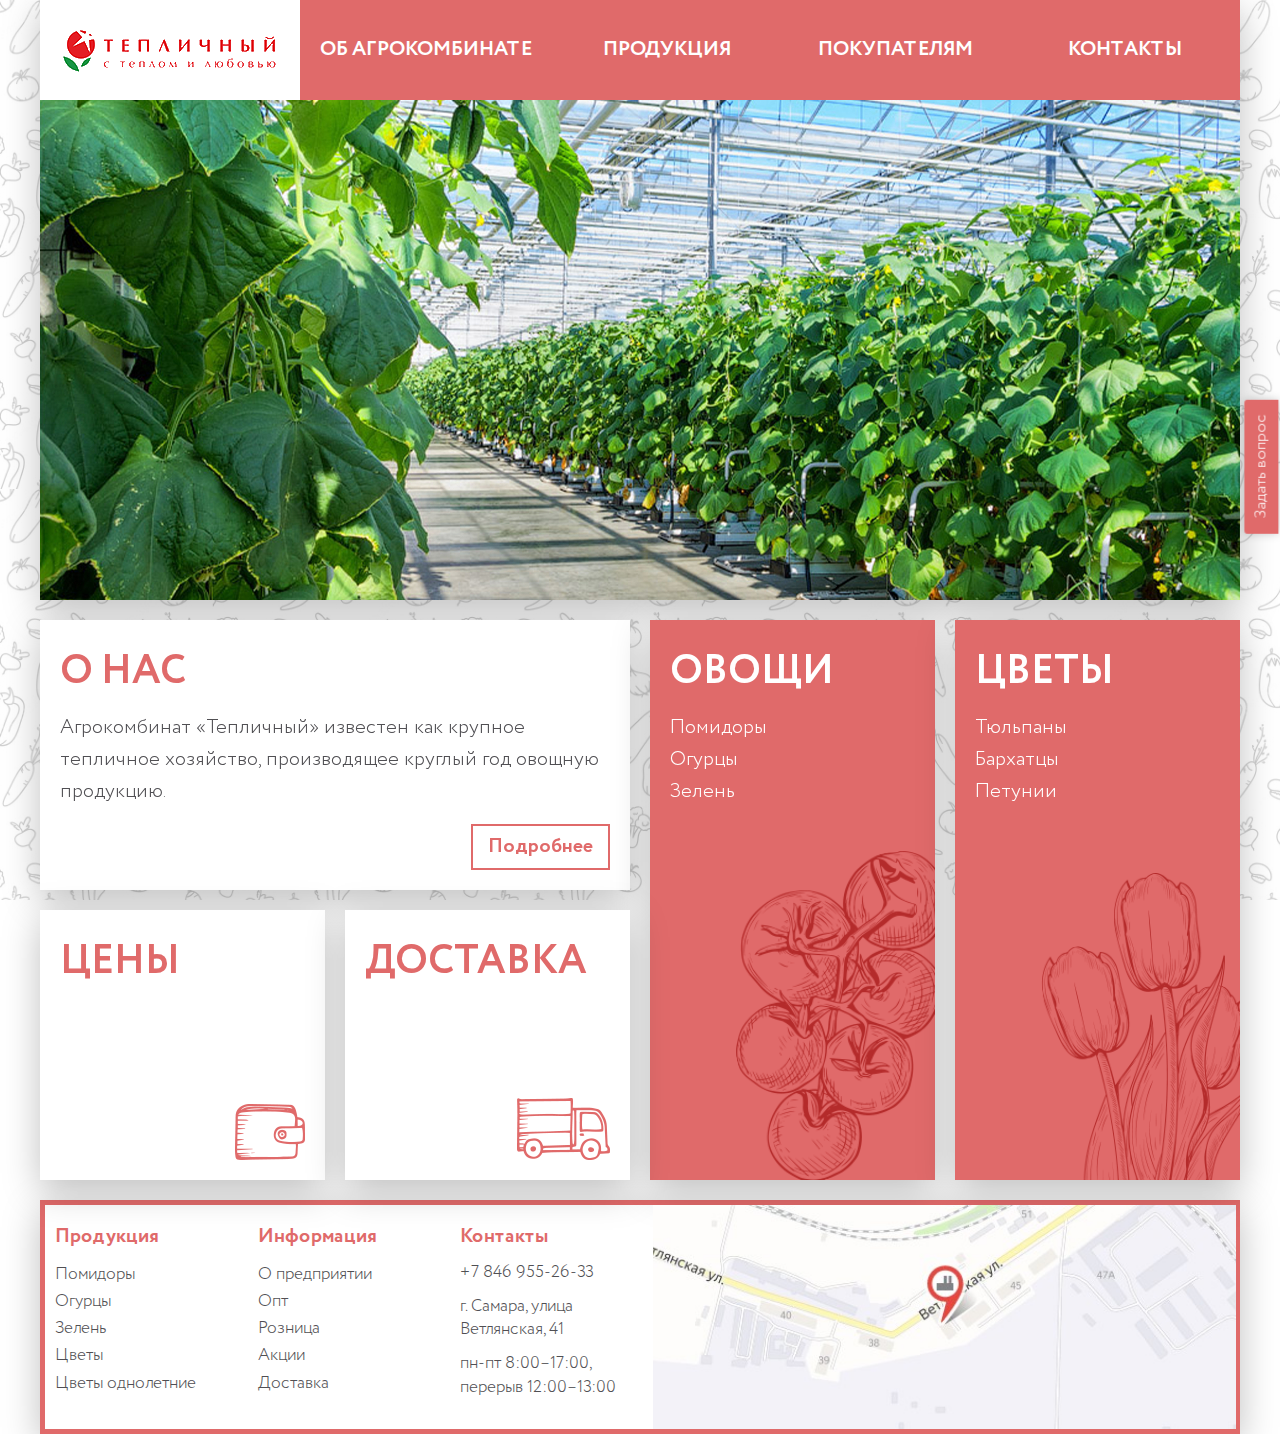
==== index.html @ 09c4a0b2 "add policy" ====
<!DOCTYPE html>
<html lang="ru">

<head>

	<meta charset="utf-8">
	<!-- <base href="/"> -->
	<meta name="robots" content="noindex">

	<title>АО Тепличный - с теплом и любовью</title>
	<!-- <meta name="description" content="Специальные предложения на ремонт автомобилей в Самаре" />	 -->
    <!-- <link rel="canonical" href="https://kmu-samara.ru/"> -->

	<!-- <meta property="og:url" content="https://kmu-samara.ru/" /> -->
	<!-- <meta property="og:title" content="Аренда крана-манипулятора, воровайки, кран-борта, КМУ в Самаре" />
	<meta property="og:description" content="Аренда крана-манипулятора, воровайки, кран-борта, КМУ в Самаре" />
	<meta property="og:type" content="website" />
	<meta property="og:image" content="img/banner-mob.jpg" /> -->

	<meta http-equiv="X-UA-Compatible" content="IE=edge">
	<meta name="viewport" content="width=device-width, initial-scale=1">
	
	<!-- Custom Browsers Color Start -->
	<meta name="theme-color" content="#fff">
	<!-- Custom Browsers Color End -->

	<!-- Favicon -->
	<link rel="shortcut icon" href="img/favicon.png" type="image/x-icon">
	<!-- Style -->
	<link rel="stylesheet" href="css/styles.min.css">

</head>

<body style="background-image: url(img/body_bg.jpg);">
	
	<div class="page-wrapper container">
		
		<div class="top__wrap shadow">
			
			<header class="header" id="header">
				<div class="header__logo">
					<a href="index.html">
						<img src="img/logo.png" alt="ALT">
					</a>
				</div>
				<!-- /.header__logo -->
				<nav class="header__menu">
					<ul>
						<li><a href="./single.html">Об агрокомбинате</a></li>
						<li><a href="javascript:void(0);">продукция</a>
							<ul>
								<li><a href="./product-cat.html">Овощи</a></li>
								<li><a href="./product-cat.html">Мёд</a></li>
								<li><a href="./product-cat.html">Цветы</a></li>
							</ul>
						</li>
						<li><a href="./single.html">покупателям</a></li>
						<li><a href="./contact.html">контакты</a></li>
					</ul>
				</nav>
				<!-- /.header__menu -->
				
				<a href="#callback" class="callback-btn"><img src="img/icons/phone.svg" alt="ALT"></a>
				<button class="mobile-btn"><span></span><span></span><span></span></button>

			</header>
			<!-- /#header.header -->
			
			<div class="banner">
				<div class="banner__item">
					<img src="img/slide-1.jpg" alt="ALT">
				</div>
				<!-- /.banner__item -->
				<div class="banner__item">
					<img src="img/slider4.jpg" alt="ALT">
				</div>
				<!-- /.banner__item -->
				<div class="banner__item">
					<img src="img/slider3.jpg" alt="ALT">
				</div>
				<!-- /.banner__item -->
			</div>
			<!-- /.banner -->

		</div>
		<!-- /.top__wrap shadow -->
		
		<main>
			<section class="pages">

				<div class="pages__link about shadow">
					<h2>О нас</h2>
					<p>Агрокомбинат «Тепличный» известен как крупное тепличное хозяйство, производящее круглый год овощную продукцию.</p>
					<div class="btn-wrap">
						<a href="#" class="btn btn-white">Подробнее</a>
					</div>
				</div>
				<!-- /.pages__link -->

				<div class="pages__link product-cat shadow" style="background-image: url(img/icons/vegetables.png);">
					<h2>Овощи</h2>
					<ul>
						<li><a href="./product-cat.html">Помидоры</a></li>
						<li><a href="./product-cat.html">Огурцы</a></li>
						<li><a href="./product-cat.html">Зелень</a></li>
					</ul>
				</div>
				<!-- /.pages__link -->

				<div class="pages__link product-cat shadow" style="background-image: url(img/icons/flowers.png);">
					<h2>Цветы</h2>
					<ul>
						<li><a href="./product-cat.html">Тюльпаны</a></li>
						<li><a href="./product-cat.html">Бархатцы</a></li>
						<li><a href="./product-cat.html">Петунии</a></li>
					</ul>
				</div>
				<!-- /.pages__link -->

				<a href="#" class="pages__link shadow">
					<h2>Цены</h2>
					<img src="img/icons/purse.png" alt="ALT" class="icon">
				</a>
				<!-- /.pages__link -->

				<a href="#" class="pages__link shadow">
					<h2>Доставка</h2>
					<img src="img/icons/car.png" alt="ALT" class="icon">
				</a>
				<!-- /.pages__link -->

			</section>
			<!-- /.pages -->
		</main>

		<footer class="footer shadow" id="footer">
			
			<div class="footer__col">
				<h3>Продукция</h3>
				<nav>
					<ul>
						<li><a href="./product-cat.html">Помидоры</a></li>
						<li><a href="./product-cat.html">Огурцы</a></li>
						<li><a href="./product-cat.html">Зелень</a></li>
						<li><a href="./product-cat.html">Цветы</a></li>
						<li><a href="./product-cat.html">Цветы однолетние</a></li>
					</ul>
				</nav>
			</div>
			<!-- /.footer__col -->
			<div class="footer__col">
				<h3>Информация</h3>
				<nav>
					<ul>
						<li><a href="#">О предприятии</a></li>
						<li><a href="#">Опт</a></li>
						<li><a href="#">Розница</a></li>
						<li><a href="#">Акции</a></li>
						<li><a href="#">Доставка</a></li>
					</ul>
				</nav>
			</div>
			<!-- /.footer__col -->
			<div class="footer__col">
				<h3>Контакты</h3>
				<p><a href="tel:+78469552533">+7 846 955-26-33</a></p>
				<p>г. Самара, улица Ветлянская, 41</p>
				<p>пн-пт 8:00–17:00, перерыв 12:00–13:00</p>
			</div>
			<!-- /.footer__col -->
			<div class="footer__col map" style="background-image: url(img/footer-map.jpg);">
				<span class="loader loader-default"></span>
				<span id="map1"></span>
			</div>
			<!-- /.footer__col -->

		</footer>
		

	</div>
	<!-- /.page-wrapper container -->

	<a href="#callback" class="callback-link">Задать вопрос</a>

	<!-- MODALS -->

	<div class="modal mfp-hide white-popup-block" id="callback">
		<h2>Обратная связь</h2>
		<p>Введите, пожалуйста, свой вопрос и мы ответим Вам в ближайшее время.</p>
		<form action="#">
			<input type="text" placeholder="Ваше имя*" required>
			<input type="tel" placeholder="+7 (999)999-99-99 " required>
			<input type="email" name="Email" placeholder="mail@example.com">
			<textarea name="question" id="question" placeholder="Введите свой вопрос"></textarea>
			<button class="btn">Отправить</button>
			<small>Нажимая на кнопку "Отправить", я даю согласие на <a href="#popup">обработку персональных данных</a></small>
		</form>
	</div>


	<!-- Политика -->
	<div class="privacy-wrap">
		<div class="overlay"></div>
		<div class="privacy" id="popup">
			<button class="privacy-close">×</button>
			<div id="inputResult">
				<div class="row mb-4">
					<div class="col">
						<p class="mb-4"></p>
						<h2><strong>Политика в отношении обработки персональных данных</strong></h2>
					</div>
				</div>
				<div class="row mb-4">
					<div class="col">
						<p class="m-0 p-0"></p>
						<h5>1. Общие положения</h5>
						<p class="mb-4"></p>
						<span>Настоящая политика обработки персональных данных
							составлена в соответствии с требованиями Федерального закона от 27.07.2006.
							№152-ФЗ «О персональных данных» и определяет порядок обработки персональных
							данных и меры по обеспечению безопасности персональных данных <a class="link mark" id="genName" href="#privacyName">АО "Тепличный"</a> (далее – Оператор).</span>
							<p class="mb-4"></p>
							<ol>
								<li>1.1. Оператор ставит своей важнейшей целью и условием осуществления своей
									деятельности соблюдение прав и свобод человека и гражданина при обработке
									его персональных данных, в том числе защиты прав на неприкосновенность
								частной жизни, личную и семейную тайну.</li>
								<li>1.2. Настоящая политика Оператора в отношении обработки персональных данных
									(далее – Политика) применяется ко всей информации, которую Оператор может
									получить о посетителях веб-сайта <a class="link mark" id="privacyURL" href="#prefixURL">https://63teplica.ru/</a>.</li>
								</ol>
							</div>
						</div>
						<div class="row mb-4">
							<div class="col">
								<p class="m-0 p-0"></p>
								<h5>2. Основные понятия, используемые в Политике</h5>
								<p class="mb-4"></p>
								<ol>
									<li>2.1. Автоматизированная обработка персональных данных – обработка
										персональных
									данных с помощью средств вычислительной техники;</li>
									<li>2.2. Блокирование персональных данных – временное прекращение обработки
										персональных данных (за исключением случаев, если обработка необходима для
									уточнения персональных данных);</li>
									<li>2.3. Веб-сайт – совокупность графических и информационных материалов, а
										также
										программ для ЭВМ и баз данных, обеспечивающих их доступность в сети интернет
										по сетевому адресу <a class="link mark" href="#prefixURL">https://63teplica.ru/</a>;</li>
										<li>2.4. Информационная система персональных данных — совокупность содержащихся
											в
											базах данных персональных данных, и обеспечивающих их обработку
										информационных технологий и технических средств;</li>
										<li>2.5. Обезличивание персональных данных — действия, в результате которых
											невозможно определить без использования дополнительной информации
											принадлежность персональных данных конкретному Пользователю или иному
										субъекту персональных данных;</li>
										<li>2.6. Обработка персональных данных – любое действие (операция) или
											совокупность
											действий (операций), совершаемых с использованием средств автоматизации или
											без использования таких средств с персональными данными, включая сбор,
											запись, систематизацию, накопление, хранение, уточнение (обновление,
											изменение), извлечение, использование, передачу (распространение,
											предоставление, доступ), обезличивание, блокирование, удаление, уничтожение
										персональных данных;</li>
										<li>2.7. Оператор – государственный орган, муниципальный орган, юридическое или
											физическое лицо, самостоятельно или совместно с другими лицами организующие
											и (или) осуществляющие обработку персональных данных, а также определяющие
											цели обработки персональных данных, состав персональных данных, подлежащих
										обработке, действия (операции), совершаемые с персональными данными;</li>
										<li>2.8. Персональные данные – любая информация, относящаяся прямо или косвенно
											к
											определенному или определяемому Пользователю веб-сайта <a class="link mark" href="#prefixURL">https://63teplica.ru/</a>;</li>
											<li>2.9. Пользователь – любой посетитель веб-сайта <a class="link mark" href="#prefixURL">https://63teplica.ru/</a>;</li>
											<li>2.10. Предоставление персональных данных – действия, направленные на
												раскрытие
											персональных данных определенному лицу или определенному кругу лиц;</li>
											<li>2.11. Распространение персональных данных – любые действия, направленные на
												раскрытие персональных данных неопределенному кругу лиц (передача
												персональных данных) или на ознакомление с персональными данными
												неограниченного круга лиц, в том числе обнародование персональных данных в
												средствах массовой информации, размещение в
												информационно-телекоммуникационных сетях или предоставление доступа к
											персональным данным каким-либо иным способом;</li>
											<li>2.12. Трансграничная передача персональных данных – передача персональных
												данных
												на территорию иностранного государства органу власти иностранного
												государства, иностранному физическому или иностранному юридическому лицу;
											</li>
											<li>2.13. Уничтожение персональных данных – любые действия, в результате которых
												персональные данные уничтожаются безвозвратно с невозможностью дальнейшего
												восстановления содержания персональных данных в информационной системе
												персональных данных и (или) уничтожаются материальные носители персональных
											данных.</li>
										</ol>
									</div>
								</div>
								<div class="row mb-4">
									<div class="col">
										<p class="m-0 p-0"></p>
										<h5>3. Оператор может обрабатывать следующие персональные данные Пользователя</h5>
										<p class="mb-4"></p>
										<ol id="dataTargetResult"><li>3.1. <mark>Электронный адрес;</mark></li><li>3.2. <mark>Номера телефонов;</mark></li>
											<li>3.3. <mark>Имя;</mark></li>
											<li>3.4. Также на сайте происходит сбор и обработка обезличенных данных о посетителях (в т.ч. файлов «cookie») с помощью сервисов интернет-статистики (Яндекс Метрика и Гугл Аналитика и других).</li>
											<li>3.5. Вышеперечисленные данные далее по тексту Политики объединены общим понятием Персональные данные.</li></ol>
										</div>
									</div>
									<div class="row mb-4">
										<div class="col">
											<p class="m-0 p-0"></p>
											<h5>4. Цели обработки персональных данных</h5>
											<p class="mb-4"></p>
											<ol>
												<li>4.1. Цель обработки персональных данных Пользователя — <mark id="genOptionProcessing">информирование Пользователя посредством отправки электронных писем; информирование Пользователя посредством телефонных звонков</mark>.</li>
												<li>4.2. Также Оператор имеет право направлять Пользователю уведомления о новых
													продуктах и услугах, специальных предложениях и различных событиях.
													Пользователь всегда может отказаться от получения информационных сообщений,
													направив Оператору письмо на адрес электронной почты <a class="link mark" href="#privacyEmail">privacy@thismywebsite.com</a> с пометкой «Отказ от
												уведомлений о новых продуктах и услугах и специальных предложениях».</li>
												<li>4.3. Обезличенные данные Пользователей, собираемые с помощью сервисов
													интернет-статистики, служат для сбора информации о действиях Пользователей
												на сайте, улучшения качества сайта и его содержания.</li>
											</ol>
										</div>
									</div>
									<div class="row mb-4">
										<div class="col">
											<p class="m-0 p-0"></p>
											<h5>5. Правовые основания обработки персональных данных</h5>
											<p class="mb-4"></p>
											<ol>
												<li>5.1. Оператор обрабатывает персональные данные Пользователя только в случае
													их
													заполнения и/или отправки Пользователем самостоятельно через специальные
													формы, расположенные на сайте <a class="link mark" href="#prefixURL">https://63teplica.ru/</a>. Заполняя соответствующие формы
													и/или отправляя свои персональные данные Оператору, Пользователь выражает
												свое согласие с данной Политикой.</li>
												<li>5.2. Оператор обрабатывает обезличенные данные о Пользователе в случае, если
													это
													разрешено в настройках браузера Пользователя (включено сохранение файлов
												«cookie» и использование технологии JavaScript).</li>
											</ol>
										</div>
									</div>
									<div class="row mb-4">
										<div class="col">
											<p class="m-0 p-0"></p>
											<h5>6. Порядок сбора, хранения, передачи и других видов обработки персональных
											данных</h5>
											<p class="mb-4"></p>
											<span>Безопасность персональных данных, которые обрабатываются
												Оператором, обеспечивается путем реализации правовых, организационных и
												технических мер, необходимых для выполнения в полном объеме требований
											действующего законодательства в области защиты персональных данных.</span>
											<p class="mb-4"></p>
											<ol>
												<li>6.1. Оператор обеспечивает сохранность персональных данных и принимает все
													возможные меры, исключающие доступ к персональным данным неуполномоченных
												лиц.</li>
												<li>6.2. Персональные данные Пользователя никогда, ни при каких условиях не будут
													переданы третьим лицам, за исключением случаев, связанных с исполнением
												действующего законодательства.</li>
												<li>6.3. В случае выявления неточностей в персональных данных, Пользователь может
													актуализировать их самостоятельно, путем направления Оператору уведомление
													на адрес электронной почты Оператора <a class="link mark" href="#privacyEmail">privacy@thismywebsite.com</a> с пометкой «Актуализация
												персональных данных».</li>
												<li>6.4. Срок обработки персональных данных является неограниченным. Пользователь
													может в любой момент отозвать свое согласие на обработку персональных
													данных, направив Оператору уведомление посредством электронной почты на
													электронный адрес Оператора <a class="link mark" href="#privacyEmail">privacy@thismywebsite.com</a> с пометкой «Отзыв согласия на
												обработку персональных данных».</li>
											</ol>
										</div>
									</div>
									<div class="row mb-4">
										<div class="col">
											<p class="m-0 p-0"></p>
											<h5>7. Трансграничная передача персональных данных</h5>
											<p class="mb-4"></p>
											<ol>
												<li>7.1. Оператор до начала осуществления трансграничной передачи персональных данных
													обязан убедиться в том, что иностранным государством, на территорию которого
													предполагается осуществлять передачу персональных данных, обеспечивается
												надежная защита прав субъектов персональных данных.</li>
												<li>7.2. Трансграничная передача персональных данных на территории иностранных
													государств, не отвечающих вышеуказанным требованиям, может осуществляться
													только в случае наличия согласия в письменной форме субъекта персональных
													данных на трансграничную передачу его персональных данных и/или исполнения
												договора, стороной которого является субъект персональных данных.</li>
											</ol>
										</div>
									</div>
									<div class="row mb-4">
										<div class="col">
											<p class="m-0 p-0"></p>
											<h5>8. Заключительные положения</h5>
											<p class="mb-4"></p>
											<ol>
												<li>8.1. Пользователь может получить любые разъяснения по интересующим вопросам,
													касающимся обработки его персональных данных, обратившись к Оператору с
													помощью электронной почты <a class="link mark" href="#privacyEmail">privacy@thismywebsite.com</a>.</li>
													<li>8.2. В данном документе будут отражены любые изменения политики обработки
														персональных данных Оператором. Политика действует бессрочно до замены ее
													новой версией.</li>
													<li>8.3. Актуальная версия Политики в свободном доступе расположена в сети Интернет
														по адресу <a class="link mark" id="genURLLink" href="#prefixURLLink">http://63teplica.ru/#popup</a>.</li>
													</ol>
												</div>
											</div>
										</div>
									</div>
								</div>

	<!-- MODALS END -->

	<script src="js/scripts.min.js"></script>

<!-- edit: alexsab.ru -->
</body>
</html>
---- css/styles.min.css ----
@charset "UTF-8";@font-face{font-family:Circe;font-weight:300;font-style:normal;font-display:swap;src:url(../fonts/Circe-Light.eot);src:url(../fonts/Circe-Light.eot?#iefix) format("embedded-opentype"),url(../fonts/Circe-Light.woff) format("woff"),url(../fonts/Circe-Light.ttf) format("truetype")}@font-face{font-family:Circe;font-weight:400;font-style:normal;font-display:swap;src:url(../fonts/Circe-Regular.eot);src:url(../fonts/Circe-Regular.eot?#iefix) format("embedded-opentype"),url(../fonts/Circe-Regular.woff) format("woff"),url(../fonts/Circe-Regular.ttf) format("truetype")}@font-face{font-family:Circe;font-weight:700;font-style:normal;font-display:swap;src:url(../fonts/Circe-Bold.eot);src:url(../fonts/Circe-Bold.eot?#iefix) format("embedded-opentype"),url(../fonts/Circe-Bold.woff) format("woff"),url(../fonts/Circe-Bold.ttf) format("truetype")}*,::after,::before{-webkit-box-sizing:border-box;box-sizing:border-box}html{font-family:sans-serif;line-height:1.15;-webkit-text-size-adjust:100%;-webkit-tap-highlight-color:transparent}article,aside,figcaption,figure,footer,header,hgroup,main,nav,section{display:block}body{margin:0;font-family:-apple-system,BlinkMacSystemFont,"Segoe UI",Roboto,"Helvetica Neue",Arial,"Noto Sans",sans-serif,"Apple Color Emoji","Segoe UI Emoji","Segoe UI Symbol","Noto Color Emoji";font-size:1rem;font-weight:400;line-height:1.5;color:#212529;text-align:left;background-color:#fff}[tabindex="-1"]:focus:not(:focus-visible){outline:0!important}hr{-webkit-box-sizing:content-box;box-sizing:content-box;height:0;overflow:visible}h1,h2,h3,h4,h5,h6{margin-top:0;margin-bottom:.5rem}p{margin-top:0;margin-bottom:1rem}abbr[data-original-title],abbr[title]{text-decoration:underline;-webkit-text-decoration:underline dotted;text-decoration:underline dotted;cursor:help;border-bottom:0;-webkit-text-decoration-skip-ink:none;text-decoration-skip-ink:none}address{margin-bottom:1rem;font-style:normal;line-height:inherit}dl,ol,ul{margin-top:0;margin-bottom:1rem}ol ol,ol ul,ul ol,ul ul{margin-bottom:0}dt{font-weight:700}dd{margin-bottom:.5rem;margin-left:0}blockquote{margin:0 0 1rem}b,strong{font-weight:bolder}small{font-size:80%}sub,sup{position:relative;font-size:75%;line-height:0;vertical-align:baseline}sub{bottom:-.25em}sup{top:-.5em}a{color:#007bff;text-decoration:none;background-color:transparent}a:hover{color:#0056b3;text-decoration:underline}a:not([href]){color:inherit;text-decoration:none}a:not([href]):hover{color:inherit;text-decoration:none}code,kbd,pre,samp{font-family:SFMono-Regular,Menlo,Monaco,Consolas,"Liberation Mono","Courier New",monospace;font-size:1em}pre{margin-top:0;margin-bottom:1rem;overflow:auto}figure{margin:0 0 1rem}img{vertical-align:middle;border-style:none}svg{overflow:hidden;vertical-align:middle}table{border-collapse:collapse}caption{padding-top:.75rem;padding-bottom:.75rem;color:#6c757d;text-align:left;caption-side:bottom}th{text-align:inherit}label{display:inline-block;margin-bottom:.5rem}button{border-radius:0}button:focus{outline:1px dotted;outline:5px auto -webkit-focus-ring-color}button,input,optgroup,select,textarea{margin:0;font-family:inherit;font-size:inherit;line-height:inherit}button,input{overflow:visible}button,select{text-transform:none}select{word-wrap:normal}[type=button],[type=reset],[type=submit],button{-webkit-appearance:button}[type=button]:not(:disabled),[type=reset]:not(:disabled),[type=submit]:not(:disabled),button:not(:disabled){cursor:pointer}[type=button]::-moz-focus-inner,[type=reset]::-moz-focus-inner,[type=submit]::-moz-focus-inner,button::-moz-focus-inner{padding:0;border-style:none}input[type=checkbox],input[type=radio]{-webkit-box-sizing:border-box;box-sizing:border-box;padding:0}input[type=date],input[type=datetime-local],input[type=month],input[type=time]{-webkit-appearance:listbox}textarea{overflow:auto;resize:vertical}fieldset{min-width:0;padding:0;margin:0;border:0}legend{display:block;width:100%;max-width:100%;padding:0;margin-bottom:.5rem;font-size:1.5rem;line-height:inherit;color:inherit;white-space:normal}progress{vertical-align:baseline}[type=number]::-webkit-inner-spin-button,[type=number]::-webkit-outer-spin-button{height:auto}[type=search]{outline-offset:-2px;-webkit-appearance:none}[type=search]::-webkit-search-decoration{-webkit-appearance:none}::-webkit-file-upload-button{font:inherit;-webkit-appearance:button}output{display:inline-block}summary{display:list-item;cursor:pointer}template{display:none}[hidden]{display:none!important}html{-webkit-box-sizing:border-box;box-sizing:border-box;-ms-overflow-style:scrollbar}*,::after,::before{-webkit-box-sizing:inherit;box-sizing:inherit}.container{width:100%;padding-right:15px;padding-left:15px;margin-right:auto;margin-left:auto}@media (min-width:576px){.container{max-width:540px}}@media (min-width:768px){.container{max-width:720px}}@media (min-width:992px){.container{max-width:960px}}@media (min-width:1260px){.container{max-width:1230px}}.container-fluid,.container-lg,.container-md,.container-sm,.container-xl{width:100%;padding-right:15px;padding-left:15px;margin-right:auto;margin-left:auto}@media (min-width:576px){.container,.container-sm{max-width:540px}}@media (min-width:768px){.container,.container-md,.container-sm{max-width:720px}}@media (min-width:992px){.container,.container-lg,.container-md,.container-sm{max-width:960px}}@media (min-width:1260px){.container,.container-lg,.container-md,.container-sm,.container-xl{max-width:1230px}}.row{display:-webkit-box;display:-webkit-flex;display:-ms-flexbox;display:flex;-webkit-flex-wrap:wrap;-ms-flex-wrap:wrap;flex-wrap:wrap;margin-right:-15px;margin-left:-15px}.no-gutters{margin-right:0;margin-left:0}.no-gutters>.col,.no-gutters>[class*=col-]{padding-right:0;padding-left:0}.col,.col-1,.col-10,.col-11,.col-12,.col-2,.col-3,.col-4,.col-5,.col-6,.col-7,.col-8,.col-9,.col-auto,.col-lg,.col-lg-1,.col-lg-10,.col-lg-11,.col-lg-12,.col-lg-2,.col-lg-3,.col-lg-4,.col-lg-5,.col-lg-6,.col-lg-7,.col-lg-8,.col-lg-9,.col-lg-auto,.col-md,.col-md-1,.col-md-10,.col-md-11,.col-md-12,.col-md-2,.col-md-3,.col-md-4,.col-md-5,.col-md-6,.col-md-7,.col-md-8,.col-md-9,.col-md-auto,.col-sm,.col-sm-1,.col-sm-10,.col-sm-11,.col-sm-12,.col-sm-2,.col-sm-3,.col-sm-4,.col-sm-5,.col-sm-6,.col-sm-7,.col-sm-8,.col-sm-9,.col-sm-auto,.col-xl,.col-xl-1,.col-xl-10,.col-xl-11,.col-xl-12,.col-xl-2,.col-xl-3,.col-xl-4,.col-xl-5,.col-xl-6,.col-xl-7,.col-xl-8,.col-xl-9,.col-xl-auto{position:relative;width:100%;padding-right:15px;padding-left:15px}.col{-webkit-flex-basis:0;-ms-flex-preferred-size:0;flex-basis:0;-webkit-box-flex:1;-webkit-flex-grow:1;-ms-flex-positive:1;flex-grow:1;max-width:100%}.row-cols-1>*{-webkit-box-flex:0;-webkit-flex:0 0 100%;-ms-flex:0 0 100%;flex:0 0 100%;max-width:100%}.row-cols-2>*{-webkit-box-flex:0;-webkit-flex:0 0 50%;-ms-flex:0 0 50%;flex:0 0 50%;max-width:50%}.row-cols-3>*{-webkit-box-flex:0;-webkit-flex:0 0 33.33333%;-ms-flex:0 0 33.33333%;flex:0 0 33.33333%;max-width:33.33333%}.row-cols-4>*{-webkit-box-flex:0;-webkit-flex:0 0 25%;-ms-flex:0 0 25%;flex:0 0 25%;max-width:25%}.row-cols-5>*{-webkit-box-flex:0;-webkit-flex:0 0 20%;-ms-flex:0 0 20%;flex:0 0 20%;max-width:20%}.row-cols-6>*{-webkit-box-flex:0;-webkit-flex:0 0 16.66667%;-ms-flex:0 0 16.66667%;flex:0 0 16.66667%;max-width:16.66667%}.col-auto{-webkit-box-flex:0;-webkit-flex:0 0 auto;-ms-flex:0 0 auto;flex:0 0 auto;width:auto;max-width:100%}.col-1{-webkit-box-flex:0;-webkit-flex:0 0 8.33333%;-ms-flex:0 0 8.33333%;flex:0 0 8.33333%;max-width:8.33333%}.col-2{-webkit-box-flex:0;-webkit-flex:0 0 16.66667%;-ms-flex:0 0 16.66667%;flex:0 0 16.66667%;max-width:16.66667%}.col-3{-webkit-box-flex:0;-webkit-flex:0 0 25%;-ms-flex:0 0 25%;flex:0 0 25%;max-width:25%}.col-4{-webkit-box-flex:0;-webkit-flex:0 0 33.33333%;-ms-flex:0 0 33.33333%;flex:0 0 33.33333%;max-width:33.33333%}.col-5{-webkit-box-flex:0;-webkit-flex:0 0 41.66667%;-ms-flex:0 0 41.66667%;flex:0 0 41.66667%;max-width:41.66667%}.col-6{-webkit-box-flex:0;-webkit-flex:0 0 50%;-ms-flex:0 0 50%;flex:0 0 50%;max-width:50%}.col-7{-webkit-box-flex:0;-webkit-flex:0 0 58.33333%;-ms-flex:0 0 58.33333%;flex:0 0 58.33333%;max-width:58.33333%}.col-8{-webkit-box-flex:0;-webkit-flex:0 0 66.66667%;-ms-flex:0 0 66.66667%;flex:0 0 66.66667%;max-width:66.66667%}.col-9{-webkit-box-flex:0;-webkit-flex:0 0 75%;-ms-flex:0 0 75%;flex:0 0 75%;max-width:75%}.col-10{-webkit-box-flex:0;-webkit-flex:0 0 83.33333%;-ms-flex:0 0 83.33333%;flex:0 0 83.33333%;max-width:83.33333%}.col-11{-webkit-box-flex:0;-webkit-flex:0 0 91.66667%;-ms-flex:0 0 91.66667%;flex:0 0 91.66667%;max-width:91.66667%}.col-12{-webkit-box-flex:0;-webkit-flex:0 0 100%;-ms-flex:0 0 100%;flex:0 0 100%;max-width:100%}.order-first{-webkit-box-ordinal-group:0;-webkit-order:-1;-ms-flex-order:-1;order:-1}.order-last{-webkit-box-ordinal-group:14;-webkit-order:13;-ms-flex-order:13;order:13}.order-0{-webkit-box-ordinal-group:1;-webkit-order:0;-ms-flex-order:0;order:0}.order-1{-webkit-box-ordinal-group:2;-webkit-order:1;-ms-flex-order:1;order:1}.order-2{-webkit-box-ordinal-group:3;-webkit-order:2;-ms-flex-order:2;order:2}.order-3{-webkit-box-ordinal-group:4;-webkit-order:3;-ms-flex-order:3;order:3}.order-4{-webkit-box-ordinal-group:5;-webkit-order:4;-ms-flex-order:4;order:4}.order-5{-webkit-box-ordinal-group:6;-webkit-order:5;-ms-flex-order:5;order:5}.order-6{-webkit-box-ordinal-group:7;-webkit-order:6;-ms-flex-order:6;order:6}.order-7{-webkit-box-ordinal-group:8;-webkit-order:7;-ms-flex-order:7;order:7}.order-8{-webkit-box-ordinal-group:9;-webkit-order:8;-ms-flex-order:8;order:8}.order-9{-webkit-box-ordinal-group:10;-webkit-order:9;-ms-flex-order:9;order:9}.order-10{-webkit-box-ordinal-group:11;-webkit-order:10;-ms-flex-order:10;order:10}.order-11{-webkit-box-ordinal-group:12;-webkit-order:11;-ms-flex-order:11;order:11}.order-12{-webkit-box-ordinal-group:13;-webkit-order:12;-ms-flex-order:12;order:12}.offset-1{margin-left:8.33333%}.offset-2{margin-left:16.66667%}.offset-3{margin-left:25%}.offset-4{margin-left:33.33333%}.offset-5{margin-left:41.66667%}.offset-6{margin-left:50%}.offset-7{margin-left:58.33333%}.offset-8{margin-left:66.66667%}.offset-9{margin-left:75%}.offset-10{margin-left:83.33333%}.offset-11{margin-left:91.66667%}@media (min-width:576px){.col-sm{-webkit-flex-basis:0;-ms-flex-preferred-size:0;flex-basis:0;-webkit-box-flex:1;-webkit-flex-grow:1;-ms-flex-positive:1;flex-grow:1;max-width:100%}.row-cols-sm-1>*{-webkit-box-flex:0;-webkit-flex:0 0 100%;-ms-flex:0 0 100%;flex:0 0 100%;max-width:100%}.row-cols-sm-2>*{-webkit-box-flex:0;-webkit-flex:0 0 50%;-ms-flex:0 0 50%;flex:0 0 50%;max-width:50%}.row-cols-sm-3>*{-webkit-box-flex:0;-webkit-flex:0 0 33.33333%;-ms-flex:0 0 33.33333%;flex:0 0 33.33333%;max-width:33.33333%}.row-cols-sm-4>*{-webkit-box-flex:0;-webkit-flex:0 0 25%;-ms-flex:0 0 25%;flex:0 0 25%;max-width:25%}.row-cols-sm-5>*{-webkit-box-flex:0;-webkit-flex:0 0 20%;-ms-flex:0 0 20%;flex:0 0 20%;max-width:20%}.row-cols-sm-6>*{-webkit-box-flex:0;-webkit-flex:0 0 16.66667%;-ms-flex:0 0 16.66667%;flex:0 0 16.66667%;max-width:16.66667%}.col-sm-auto{-webkit-box-flex:0;-webkit-flex:0 0 auto;-ms-flex:0 0 auto;flex:0 0 auto;width:auto;max-width:100%}.col-sm-1{-webkit-box-flex:0;-webkit-flex:0 0 8.33333%;-ms-flex:0 0 8.33333%;flex:0 0 8.33333%;max-width:8.33333%}.col-sm-2{-webkit-box-flex:0;-webkit-flex:0 0 16.66667%;-ms-flex:0 0 16.66667%;flex:0 0 16.66667%;max-width:16.66667%}.col-sm-3{-webkit-box-flex:0;-webkit-flex:0 0 25%;-ms-flex:0 0 25%;flex:0 0 25%;max-width:25%}.col-sm-4{-webkit-box-flex:0;-webkit-flex:0 0 33.33333%;-ms-flex:0 0 33.33333%;flex:0 0 33.33333%;max-width:33.33333%}.col-sm-5{-webkit-box-flex:0;-webkit-flex:0 0 41.66667%;-ms-flex:0 0 41.66667%;flex:0 0 41.66667%;max-width:41.66667%}.col-sm-6{-webkit-box-flex:0;-webkit-flex:0 0 50%;-ms-flex:0 0 50%;flex:0 0 50%;max-width:50%}.col-sm-7{-webkit-box-flex:0;-webkit-flex:0 0 58.33333%;-ms-flex:0 0 58.33333%;flex:0 0 58.33333%;max-width:58.33333%}.col-sm-8{-webkit-box-flex:0;-webkit-flex:0 0 66.66667%;-ms-flex:0 0 66.66667%;flex:0 0 66.66667%;max-width:66.66667%}.col-sm-9{-webkit-box-flex:0;-webkit-flex:0 0 75%;-ms-flex:0 0 75%;flex:0 0 75%;max-width:75%}.col-sm-10{-webkit-box-flex:0;-webkit-flex:0 0 83.33333%;-ms-flex:0 0 83.33333%;flex:0 0 83.33333%;max-width:83.33333%}.col-sm-11{-webkit-box-flex:0;-webkit-flex:0 0 91.66667%;-ms-flex:0 0 91.66667%;flex:0 0 91.66667%;max-width:91.66667%}.col-sm-12{-webkit-box-flex:0;-webkit-flex:0 0 100%;-ms-flex:0 0 100%;flex:0 0 100%;max-width:100%}.order-sm-first{-webkit-box-ordinal-group:0;-webkit-order:-1;-ms-flex-order:-1;order:-1}.order-sm-last{-webkit-box-ordinal-group:14;-webkit-order:13;-ms-flex-order:13;order:13}.order-sm-0{-webkit-box-ordinal-group:1;-webkit-order:0;-ms-flex-order:0;order:0}.order-sm-1{-webkit-box-ordinal-group:2;-webkit-order:1;-ms-flex-order:1;order:1}.order-sm-2{-webkit-box-ordinal-group:3;-webkit-order:2;-ms-flex-order:2;order:2}.order-sm-3{-webkit-box-ordinal-group:4;-webkit-order:3;-ms-flex-order:3;order:3}.order-sm-4{-webkit-box-ordinal-group:5;-webkit-order:4;-ms-flex-order:4;order:4}.order-sm-5{-webkit-box-ordinal-group:6;-webkit-order:5;-ms-flex-order:5;order:5}.order-sm-6{-webkit-box-ordinal-group:7;-webkit-order:6;-ms-flex-order:6;order:6}.order-sm-7{-webkit-box-ordinal-group:8;-webkit-order:7;-ms-flex-order:7;order:7}.order-sm-8{-webkit-box-ordinal-group:9;-webkit-order:8;-ms-flex-order:8;order:8}.order-sm-9{-webkit-box-ordinal-group:10;-webkit-order:9;-ms-flex-order:9;order:9}.order-sm-10{-webkit-box-ordinal-group:11;-webkit-order:10;-ms-flex-order:10;order:10}.order-sm-11{-webkit-box-ordinal-group:12;-webkit-order:11;-ms-flex-order:11;order:11}.order-sm-12{-webkit-box-ordinal-group:13;-webkit-order:12;-ms-flex-order:12;order:12}.offset-sm-0{margin-left:0}.offset-sm-1{margin-left:8.33333%}.offset-sm-2{margin-left:16.66667%}.offset-sm-3{margin-left:25%}.offset-sm-4{margin-left:33.33333%}.offset-sm-5{margin-left:41.66667%}.offset-sm-6{margin-left:50%}.offset-sm-7{margin-left:58.33333%}.offset-sm-8{margin-left:66.66667%}.offset-sm-9{margin-left:75%}.offset-sm-10{margin-left:83.33333%}.offset-sm-11{margin-left:91.66667%}}@media (min-width:768px){.col-md{-webkit-flex-basis:0;-ms-flex-preferred-size:0;flex-basis:0;-webkit-box-flex:1;-webkit-flex-grow:1;-ms-flex-positive:1;flex-grow:1;max-width:100%}.row-cols-md-1>*{-webkit-box-flex:0;-webkit-flex:0 0 100%;-ms-flex:0 0 100%;flex:0 0 100%;max-width:100%}.row-cols-md-2>*{-webkit-box-flex:0;-webkit-flex:0 0 50%;-ms-flex:0 0 50%;flex:0 0 50%;max-width:50%}.row-cols-md-3>*{-webkit-box-flex:0;-webkit-flex:0 0 33.33333%;-ms-flex:0 0 33.33333%;flex:0 0 33.33333%;max-width:33.33333%}.row-cols-md-4>*{-webkit-box-flex:0;-webkit-flex:0 0 25%;-ms-flex:0 0 25%;flex:0 0 25%;max-width:25%}.row-cols-md-5>*{-webkit-box-flex:0;-webkit-flex:0 0 20%;-ms-flex:0 0 20%;flex:0 0 20%;max-width:20%}.row-cols-md-6>*{-webkit-box-flex:0;-webkit-flex:0 0 16.66667%;-ms-flex:0 0 16.66667%;flex:0 0 16.66667%;max-width:16.66667%}.col-md-auto{-webkit-box-flex:0;-webkit-flex:0 0 auto;-ms-flex:0 0 auto;flex:0 0 auto;width:auto;max-width:100%}.col-md-1{-webkit-box-flex:0;-webkit-flex:0 0 8.33333%;-ms-flex:0 0 8.33333%;flex:0 0 8.33333%;max-width:8.33333%}.col-md-2{-webkit-box-flex:0;-webkit-flex:0 0 16.66667%;-ms-flex:0 0 16.66667%;flex:0 0 16.66667%;max-width:16.66667%}.col-md-3{-webkit-box-flex:0;-webkit-flex:0 0 25%;-ms-flex:0 0 25%;flex:0 0 25%;max-width:25%}.col-md-4{-webkit-box-flex:0;-webkit-flex:0 0 33.33333%;-ms-flex:0 0 33.33333%;flex:0 0 33.33333%;max-width:33.33333%}.col-md-5{-webkit-box-flex:0;-webkit-flex:0 0 41.66667%;-ms-flex:0 0 41.66667%;flex:0 0 41.66667%;max-width:41.66667%}.col-md-6{-webkit-box-flex:0;-webkit-flex:0 0 50%;-ms-flex:0 0 50%;flex:0 0 50%;max-width:50%}.col-md-7{-webkit-box-flex:0;-webkit-flex:0 0 58.33333%;-ms-flex:0 0 58.33333%;flex:0 0 58.33333%;max-width:58.33333%}.col-md-8{-webkit-box-flex:0;-webkit-flex:0 0 66.66667%;-ms-flex:0 0 66.66667%;flex:0 0 66.66667%;max-width:66.66667%}.col-md-9{-webkit-box-flex:0;-webkit-flex:0 0 75%;-ms-flex:0 0 75%;flex:0 0 75%;max-width:75%}.col-md-10{-webkit-box-flex:0;-webkit-flex:0 0 83.33333%;-ms-flex:0 0 83.33333%;flex:0 0 83.33333%;max-width:83.33333%}.col-md-11{-webkit-box-flex:0;-webkit-flex:0 0 91.66667%;-ms-flex:0 0 91.66667%;flex:0 0 91.66667%;max-width:91.66667%}.col-md-12{-webkit-box-flex:0;-webkit-flex:0 0 100%;-ms-flex:0 0 100%;flex:0 0 100%;max-width:100%}.order-md-first{-webkit-box-ordinal-group:0;-webkit-order:-1;-ms-flex-order:-1;order:-1}.order-md-last{-webkit-box-ordinal-group:14;-webkit-order:13;-ms-flex-order:13;order:13}.order-md-0{-webkit-box-ordinal-group:1;-webkit-order:0;-ms-flex-order:0;order:0}.order-md-1{-webkit-box-ordinal-group:2;-webkit-order:1;-ms-flex-order:1;order:1}.order-md-2{-webkit-box-ordinal-group:3;-webkit-order:2;-ms-flex-order:2;order:2}.order-md-3{-webkit-box-ordinal-group:4;-webkit-order:3;-ms-flex-order:3;order:3}.order-md-4{-webkit-box-ordinal-group:5;-webkit-order:4;-ms-flex-order:4;order:4}.order-md-5{-webkit-box-ordinal-group:6;-webkit-order:5;-ms-flex-order:5;order:5}.order-md-6{-webkit-box-ordinal-group:7;-webkit-order:6;-ms-flex-order:6;order:6}.order-md-7{-webkit-box-ordinal-group:8;-webkit-order:7;-ms-flex-order:7;order:7}.order-md-8{-webkit-box-ordinal-group:9;-webkit-order:8;-ms-flex-order:8;order:8}.order-md-9{-webkit-box-ordinal-group:10;-webkit-order:9;-ms-flex-order:9;order:9}.order-md-10{-webkit-box-ordinal-group:11;-webkit-order:10;-ms-flex-order:10;order:10}.order-md-11{-webkit-box-ordinal-group:12;-webkit-order:11;-ms-flex-order:11;order:11}.order-md-12{-webkit-box-ordinal-group:13;-webkit-order:12;-ms-flex-order:12;order:12}.offset-md-0{margin-left:0}.offset-md-1{margin-left:8.33333%}.offset-md-2{margin-left:16.66667%}.offset-md-3{margin-left:25%}.offset-md-4{margin-left:33.33333%}.offset-md-5{margin-left:41.66667%}.offset-md-6{margin-left:50%}.offset-md-7{margin-left:58.33333%}.offset-md-8{margin-left:66.66667%}.offset-md-9{margin-left:75%}.offset-md-10{margin-left:83.33333%}.offset-md-11{margin-left:91.66667%}}@media (min-width:992px){.col-lg{-webkit-flex-basis:0;-ms-flex-preferred-size:0;flex-basis:0;-webkit-box-flex:1;-webkit-flex-grow:1;-ms-flex-positive:1;flex-grow:1;max-width:100%}.row-cols-lg-1>*{-webkit-box-flex:0;-webkit-flex:0 0 100%;-ms-flex:0 0 100%;flex:0 0 100%;max-width:100%}.row-cols-lg-2>*{-webkit-box-flex:0;-webkit-flex:0 0 50%;-ms-flex:0 0 50%;flex:0 0 50%;max-width:50%}.row-cols-lg-3>*{-webkit-box-flex:0;-webkit-flex:0 0 33.33333%;-ms-flex:0 0 33.33333%;flex:0 0 33.33333%;max-width:33.33333%}.row-cols-lg-4>*{-webkit-box-flex:0;-webkit-flex:0 0 25%;-ms-flex:0 0 25%;flex:0 0 25%;max-width:25%}.row-cols-lg-5>*{-webkit-box-flex:0;-webkit-flex:0 0 20%;-ms-flex:0 0 20%;flex:0 0 20%;max-width:20%}.row-cols-lg-6>*{-webkit-box-flex:0;-webkit-flex:0 0 16.66667%;-ms-flex:0 0 16.66667%;flex:0 0 16.66667%;max-width:16.66667%}.col-lg-auto{-webkit-box-flex:0;-webkit-flex:0 0 auto;-ms-flex:0 0 auto;flex:0 0 auto;width:auto;max-width:100%}.col-lg-1{-webkit-box-flex:0;-webkit-flex:0 0 8.33333%;-ms-flex:0 0 8.33333%;flex:0 0 8.33333%;max-width:8.33333%}.col-lg-2{-webkit-box-flex:0;-webkit-flex:0 0 16.66667%;-ms-flex:0 0 16.66667%;flex:0 0 16.66667%;max-width:16.66667%}.col-lg-3{-webkit-box-flex:0;-webkit-flex:0 0 25%;-ms-flex:0 0 25%;flex:0 0 25%;max-width:25%}.col-lg-4{-webkit-box-flex:0;-webkit-flex:0 0 33.33333%;-ms-flex:0 0 33.33333%;flex:0 0 33.33333%;max-width:33.33333%}.col-lg-5{-webkit-box-flex:0;-webkit-flex:0 0 41.66667%;-ms-flex:0 0 41.66667%;flex:0 0 41.66667%;max-width:41.66667%}.col-lg-6{-webkit-box-flex:0;-webkit-flex:0 0 50%;-ms-flex:0 0 50%;flex:0 0 50%;max-width:50%}.col-lg-7{-webkit-box-flex:0;-webkit-flex:0 0 58.33333%;-ms-flex:0 0 58.33333%;flex:0 0 58.33333%;max-width:58.33333%}.col-lg-8{-webkit-box-flex:0;-webkit-flex:0 0 66.66667%;-ms-flex:0 0 66.66667%;flex:0 0 66.66667%;max-width:66.66667%}.col-lg-9{-webkit-box-flex:0;-webkit-flex:0 0 75%;-ms-flex:0 0 75%;flex:0 0 75%;max-width:75%}.col-lg-10{-webkit-box-flex:0;-webkit-flex:0 0 83.33333%;-ms-flex:0 0 83.33333%;flex:0 0 83.33333%;max-width:83.33333%}.col-lg-11{-webkit-box-flex:0;-webkit-flex:0 0 91.66667%;-ms-flex:0 0 91.66667%;flex:0 0 91.66667%;max-width:91.66667%}.col-lg-12{-webkit-box-flex:0;-webkit-flex:0 0 100%;-ms-flex:0 0 100%;flex:0 0 100%;max-width:100%}.order-lg-first{-webkit-box-ordinal-group:0;-webkit-order:-1;-ms-flex-order:-1;order:-1}.order-lg-last{-webkit-box-ordinal-group:14;-webkit-order:13;-ms-flex-order:13;order:13}.order-lg-0{-webkit-box-ordinal-group:1;-webkit-order:0;-ms-flex-order:0;order:0}.order-lg-1{-webkit-box-ordinal-group:2;-webkit-order:1;-ms-flex-order:1;order:1}.order-lg-2{-webkit-box-ordinal-group:3;-webkit-order:2;-ms-flex-order:2;order:2}.order-lg-3{-webkit-box-ordinal-group:4;-webkit-order:3;-ms-flex-order:3;order:3}.order-lg-4{-webkit-box-ordinal-group:5;-webkit-order:4;-ms-flex-order:4;order:4}.order-lg-5{-webkit-box-ordinal-group:6;-webkit-order:5;-ms-flex-order:5;order:5}.order-lg-6{-webkit-box-ordinal-group:7;-webkit-order:6;-ms-flex-order:6;order:6}.order-lg-7{-webkit-box-ordinal-group:8;-webkit-order:7;-ms-flex-order:7;order:7}.order-lg-8{-webkit-box-ordinal-group:9;-webkit-order:8;-ms-flex-order:8;order:8}.order-lg-9{-webkit-box-ordinal-group:10;-webkit-order:9;-ms-flex-order:9;order:9}.order-lg-10{-webkit-box-ordinal-group:11;-webkit-order:10;-ms-flex-order:10;order:10}.order-lg-11{-webkit-box-ordinal-group:12;-webkit-order:11;-ms-flex-order:11;order:11}.order-lg-12{-webkit-box-ordinal-group:13;-webkit-order:12;-ms-flex-order:12;order:12}.offset-lg-0{margin-left:0}.offset-lg-1{margin-left:8.33333%}.offset-lg-2{margin-left:16.66667%}.offset-lg-3{margin-left:25%}.offset-lg-4{margin-left:33.33333%}.offset-lg-5{margin-left:41.66667%}.offset-lg-6{margin-left:50%}.offset-lg-7{margin-left:58.33333%}.offset-lg-8{margin-left:66.66667%}.offset-lg-9{margin-left:75%}.offset-lg-10{margin-left:83.33333%}.offset-lg-11{margin-left:91.66667%}}@media (min-width:1260px){.col-xl{-webkit-flex-basis:0;-ms-flex-preferred-size:0;flex-basis:0;-webkit-box-flex:1;-webkit-flex-grow:1;-ms-flex-positive:1;flex-grow:1;max-width:100%}.row-cols-xl-1>*{-webkit-box-flex:0;-webkit-flex:0 0 100%;-ms-flex:0 0 100%;flex:0 0 100%;max-width:100%}.row-cols-xl-2>*{-webkit-box-flex:0;-webkit-flex:0 0 50%;-ms-flex:0 0 50%;flex:0 0 50%;max-width:50%}.row-cols-xl-3>*{-webkit-box-flex:0;-webkit-flex:0 0 33.33333%;-ms-flex:0 0 33.33333%;flex:0 0 33.33333%;max-width:33.33333%}.row-cols-xl-4>*{-webkit-box-flex:0;-webkit-flex:0 0 25%;-ms-flex:0 0 25%;flex:0 0 25%;max-width:25%}.row-cols-xl-5>*{-webkit-box-flex:0;-webkit-flex:0 0 20%;-ms-flex:0 0 20%;flex:0 0 20%;max-width:20%}.row-cols-xl-6>*{-webkit-box-flex:0;-webkit-flex:0 0 16.66667%;-ms-flex:0 0 16.66667%;flex:0 0 16.66667%;max-width:16.66667%}.col-xl-auto{-webkit-box-flex:0;-webkit-flex:0 0 auto;-ms-flex:0 0 auto;flex:0 0 auto;width:auto;max-width:100%}.col-xl-1{-webkit-box-flex:0;-webkit-flex:0 0 8.33333%;-ms-flex:0 0 8.33333%;flex:0 0 8.33333%;max-width:8.33333%}.col-xl-2{-webkit-box-flex:0;-webkit-flex:0 0 16.66667%;-ms-flex:0 0 16.66667%;flex:0 0 16.66667%;max-width:16.66667%}.col-xl-3{-webkit-box-flex:0;-webkit-flex:0 0 25%;-ms-flex:0 0 25%;flex:0 0 25%;max-width:25%}.col-xl-4{-webkit-box-flex:0;-webkit-flex:0 0 33.33333%;-ms-flex:0 0 33.33333%;flex:0 0 33.33333%;max-width:33.33333%}.col-xl-5{-webkit-box-flex:0;-webkit-flex:0 0 41.66667%;-ms-flex:0 0 41.66667%;flex:0 0 41.66667%;max-width:41.66667%}.col-xl-6{-webkit-box-flex:0;-webkit-flex:0 0 50%;-ms-flex:0 0 50%;flex:0 0 50%;max-width:50%}.col-xl-7{-webkit-box-flex:0;-webkit-flex:0 0 58.33333%;-ms-flex:0 0 58.33333%;flex:0 0 58.33333%;max-width:58.33333%}.col-xl-8{-webkit-box-flex:0;-webkit-flex:0 0 66.66667%;-ms-flex:0 0 66.66667%;flex:0 0 66.66667%;max-width:66.66667%}.col-xl-9{-webkit-box-flex:0;-webkit-flex:0 0 75%;-ms-flex:0 0 75%;flex:0 0 75%;max-width:75%}.col-xl-10{-webkit-box-flex:0;-webkit-flex:0 0 83.33333%;-ms-flex:0 0 83.33333%;flex:0 0 83.33333%;max-width:83.33333%}.col-xl-11{-webkit-box-flex:0;-webkit-flex:0 0 91.66667%;-ms-flex:0 0 91.66667%;flex:0 0 91.66667%;max-width:91.66667%}.col-xl-12{-webkit-box-flex:0;-webkit-flex:0 0 100%;-ms-flex:0 0 100%;flex:0 0 100%;max-width:100%}.order-xl-first{-webkit-box-ordinal-group:0;-webkit-order:-1;-ms-flex-order:-1;order:-1}.order-xl-last{-webkit-box-ordinal-group:14;-webkit-order:13;-ms-flex-order:13;order:13}.order-xl-0{-webkit-box-ordinal-group:1;-webkit-order:0;-ms-flex-order:0;order:0}.order-xl-1{-webkit-box-ordinal-group:2;-webkit-order:1;-ms-flex-order:1;order:1}.order-xl-2{-webkit-box-ordinal-group:3;-webkit-order:2;-ms-flex-order:2;order:2}.order-xl-3{-webkit-box-ordinal-group:4;-webkit-order:3;-ms-flex-order:3;order:3}.order-xl-4{-webkit-box-ordinal-group:5;-webkit-order:4;-ms-flex-order:4;order:4}.order-xl-5{-webkit-box-ordinal-group:6;-webkit-order:5;-ms-flex-order:5;order:5}.order-xl-6{-webkit-box-ordinal-group:7;-webkit-order:6;-ms-flex-order:6;order:6}.order-xl-7{-webkit-box-ordinal-group:8;-webkit-order:7;-ms-flex-order:7;order:7}.order-xl-8{-webkit-box-ordinal-group:9;-webkit-order:8;-ms-flex-order:8;order:8}.order-xl-9{-webkit-box-ordinal-group:10;-webkit-order:9;-ms-flex-order:9;order:9}.order-xl-10{-webkit-box-ordinal-group:11;-webkit-order:10;-ms-flex-order:10;order:10}.order-xl-11{-webkit-box-ordinal-group:12;-webkit-order:11;-ms-flex-order:11;order:11}.order-xl-12{-webkit-box-ordinal-group:13;-webkit-order:12;-ms-flex-order:12;order:12}.offset-xl-0{margin-left:0}.offset-xl-1{margin-left:8.33333%}.offset-xl-2{margin-left:16.66667%}.offset-xl-3{margin-left:25%}.offset-xl-4{margin-left:33.33333%}.offset-xl-5{margin-left:41.66667%}.offset-xl-6{margin-left:50%}.offset-xl-7{margin-left:58.33333%}.offset-xl-8{margin-left:66.66667%}.offset-xl-9{margin-left:75%}.offset-xl-10{margin-left:83.33333%}.offset-xl-11{margin-left:91.66667%}}.d-none{display:none!important}.d-inline{display:inline!important}.d-inline-block{display:inline-block!important}.d-block{display:block!important}.d-table{display:table!important}.d-table-row{display:table-row!important}.d-table-cell{display:table-cell!important}.d-flex{display:-webkit-box!important;display:-webkit-flex!important;display:-ms-flexbox!important;display:flex!important}.d-inline-flex{display:-webkit-inline-box!important;display:-webkit-inline-flex!important;display:-ms-inline-flexbox!important;display:inline-flex!important}@media (min-width:576px){.d-sm-none{display:none!important}.d-sm-inline{display:inline!important}.d-sm-inline-block{display:inline-block!important}.d-sm-block{display:block!important}.d-sm-table{display:table!important}.d-sm-table-row{display:table-row!important}.d-sm-table-cell{display:table-cell!important}.d-sm-flex{display:-webkit-box!important;display:-webkit-flex!important;display:-ms-flexbox!important;display:flex!important}.d-sm-inline-flex{display:-webkit-inline-box!important;display:-webkit-inline-flex!important;display:-ms-inline-flexbox!important;display:inline-flex!important}}@media (min-width:768px){.d-md-none{display:none!important}.d-md-inline{display:inline!important}.d-md-inline-block{display:inline-block!important}.d-md-block{display:block!important}.d-md-table{display:table!important}.d-md-table-row{display:table-row!important}.d-md-table-cell{display:table-cell!important}.d-md-flex{display:-webkit-box!important;display:-webkit-flex!important;display:-ms-flexbox!important;display:flex!important}.d-md-inline-flex{display:-webkit-inline-box!important;display:-webkit-inline-flex!important;display:-ms-inline-flexbox!important;display:inline-flex!important}}@media (min-width:992px){.d-lg-none{display:none!important}.d-lg-inline{display:inline!important}.d-lg-inline-block{display:inline-block!important}.d-lg-block{display:block!important}.d-lg-table{display:table!important}.d-lg-table-row{display:table-row!important}.d-lg-table-cell{display:table-cell!important}.d-lg-flex{display:-webkit-box!important;display:-webkit-flex!important;display:-ms-flexbox!important;display:flex!important}.d-lg-inline-flex{display:-webkit-inline-box!important;display:-webkit-inline-flex!important;display:-ms-inline-flexbox!important;display:inline-flex!important}}@media (min-width:1260px){.d-xl-none{display:none!important}.d-xl-inline{display:inline!important}.d-xl-inline-block{display:inline-block!important}.d-xl-block{display:block!important}.d-xl-table{display:table!important}.d-xl-table-row{display:table-row!important}.d-xl-table-cell{display:table-cell!important}.d-xl-flex{display:-webkit-box!important;display:-webkit-flex!important;display:-ms-flexbox!important;display:flex!important}.d-xl-inline-flex{display:-webkit-inline-box!important;display:-webkit-inline-flex!important;display:-ms-inline-flexbox!important;display:inline-flex!important}}@media print{.d-print-none{display:none!important}.d-print-inline{display:inline!important}.d-print-inline-block{display:inline-block!important}.d-print-block{display:block!important}.d-print-table{display:table!important}.d-print-table-row{display:table-row!important}.d-print-table-cell{display:table-cell!important}.d-print-flex{display:-webkit-box!important;display:-webkit-flex!important;display:-ms-flexbox!important;display:flex!important}.d-print-inline-flex{display:-webkit-inline-box!important;display:-webkit-inline-flex!important;display:-ms-inline-flexbox!important;display:inline-flex!important}}.flex-row{-webkit-box-orient:horizontal!important;-webkit-box-direction:normal!important;-webkit-flex-direction:row!important;-ms-flex-direction:row!important;flex-direction:row!important}.flex-column{-webkit-box-orient:vertical!important;-webkit-box-direction:normal!important;-webkit-flex-direction:column!important;-ms-flex-direction:column!important;flex-direction:column!important}.flex-row-reverse{-webkit-box-orient:horizontal!important;-webkit-box-direction:reverse!important;-webkit-flex-direction:row-reverse!important;-ms-flex-direction:row-reverse!important;flex-direction:row-reverse!important}.flex-column-reverse{-webkit-box-orient:vertical!important;-webkit-box-direction:reverse!important;-webkit-flex-direction:column-reverse!important;-ms-flex-direction:column-reverse!important;flex-direction:column-reverse!important}.flex-wrap{-webkit-flex-wrap:wrap!important;-ms-flex-wrap:wrap!important;flex-wrap:wrap!important}.flex-nowrap{-webkit-flex-wrap:nowrap!important;-ms-flex-wrap:nowrap!important;flex-wrap:nowrap!important}.flex-wrap-reverse{-webkit-flex-wrap:wrap-reverse!important;-ms-flex-wrap:wrap-reverse!important;flex-wrap:wrap-reverse!important}.flex-fill{-webkit-box-flex:1!important;-webkit-flex:1 1 auto!important;-ms-flex:1 1 auto!important;flex:1 1 auto!important}.flex-grow-0{-webkit-box-flex:0!important;-webkit-flex-grow:0!important;-ms-flex-positive:0!important;flex-grow:0!important}.flex-grow-1{-webkit-box-flex:1!important;-webkit-flex-grow:1!important;-ms-flex-positive:1!important;flex-grow:1!important}.flex-shrink-0{-webkit-flex-shrink:0!important;-ms-flex-negative:0!important;flex-shrink:0!important}.flex-shrink-1{-webkit-flex-shrink:1!important;-ms-flex-negative:1!important;flex-shrink:1!important}.justify-content-start{-webkit-box-pack:start!important;-webkit-justify-content:flex-start!important;-ms-flex-pack:start!important;justify-content:flex-start!important}.justify-content-end{-webkit-box-pack:end!important;-webkit-justify-content:flex-end!important;-ms-flex-pack:end!important;justify-content:flex-end!important}.justify-content-center{-webkit-box-pack:center!important;-webkit-justify-content:center!important;-ms-flex-pack:center!important;justify-content:center!important}.justify-content-between{-webkit-box-pack:justify!important;-webkit-justify-content:space-between!important;-ms-flex-pack:justify!important;justify-content:space-between!important}.justify-content-around{-webkit-justify-content:space-around!important;-ms-flex-pack:distribute!important;justify-content:space-around!important}.align-items-start{-webkit-box-align:start!important;-webkit-align-items:flex-start!important;-ms-flex-align:start!important;align-items:flex-start!important}.align-items-end{-webkit-box-align:end!important;-webkit-align-items:flex-end!important;-ms-flex-align:end!important;align-items:flex-end!important}.align-items-center{-webkit-box-align:center!important;-webkit-align-items:center!important;-ms-flex-align:center!important;align-items:center!important}.align-items-baseline{-webkit-box-align:baseline!important;-webkit-align-items:baseline!important;-ms-flex-align:baseline!important;align-items:baseline!important}.align-items-stretch{-webkit-box-align:stretch!important;-webkit-align-items:stretch!important;-ms-flex-align:stretch!important;align-items:stretch!important}.align-content-start{-webkit-align-content:flex-start!important;-ms-flex-line-pack:start!important;align-content:flex-start!important}.align-content-end{-webkit-align-content:flex-end!important;-ms-flex-line-pack:end!important;align-content:flex-end!important}.align-content-center{-webkit-align-content:center!important;-ms-flex-line-pack:center!important;align-content:center!important}.align-content-between{-webkit-align-content:space-between!important;-ms-flex-line-pack:justify!important;align-content:space-between!important}.align-content-around{-webkit-align-content:space-around!important;-ms-flex-line-pack:distribute!important;align-content:space-around!important}.align-content-stretch{-webkit-align-content:stretch!important;-ms-flex-line-pack:stretch!important;align-content:stretch!important}.align-self-auto{-webkit-align-self:auto!important;-ms-flex-item-align:auto!important;-ms-grid-row-align:auto!important;align-self:auto!important}.align-self-start{-webkit-align-self:flex-start!important;-ms-flex-item-align:start!important;align-self:flex-start!important}.align-self-end{-webkit-align-self:flex-end!important;-ms-flex-item-align:end!important;align-self:flex-end!important}.align-self-center{-webkit-align-self:center!important;-ms-flex-item-align:center!important;-ms-grid-row-align:center!important;align-self:center!important}.align-self-baseline{-webkit-align-self:baseline!important;-ms-flex-item-align:baseline!important;align-self:baseline!important}.align-self-stretch{-webkit-align-self:stretch!important;-ms-flex-item-align:stretch!important;-ms-grid-row-align:stretch!important;align-self:stretch!important}@media (min-width:576px){.flex-sm-row{-webkit-box-orient:horizontal!important;-webkit-box-direction:normal!important;-webkit-flex-direction:row!important;-ms-flex-direction:row!important;flex-direction:row!important}.flex-sm-column{-webkit-box-orient:vertical!important;-webkit-box-direction:normal!important;-webkit-flex-direction:column!important;-ms-flex-direction:column!important;flex-direction:column!important}.flex-sm-row-reverse{-webkit-box-orient:horizontal!important;-webkit-box-direction:reverse!important;-webkit-flex-direction:row-reverse!important;-ms-flex-direction:row-reverse!important;flex-direction:row-reverse!important}.flex-sm-column-reverse{-webkit-box-orient:vertical!important;-webkit-box-direction:reverse!important;-webkit-flex-direction:column-reverse!important;-ms-flex-direction:column-reverse!important;flex-direction:column-reverse!important}.flex-sm-wrap{-webkit-flex-wrap:wrap!important;-ms-flex-wrap:wrap!important;flex-wrap:wrap!important}.flex-sm-nowrap{-webkit-flex-wrap:nowrap!important;-ms-flex-wrap:nowrap!important;flex-wrap:nowrap!important}.flex-sm-wrap-reverse{-webkit-flex-wrap:wrap-reverse!important;-ms-flex-wrap:wrap-reverse!important;flex-wrap:wrap-reverse!important}.flex-sm-fill{-webkit-box-flex:1!important;-webkit-flex:1 1 auto!important;-ms-flex:1 1 auto!important;flex:1 1 auto!important}.flex-sm-grow-0{-webkit-box-flex:0!important;-webkit-flex-grow:0!important;-ms-flex-positive:0!important;flex-grow:0!important}.flex-sm-grow-1{-webkit-box-flex:1!important;-webkit-flex-grow:1!important;-ms-flex-positive:1!important;flex-grow:1!important}.flex-sm-shrink-0{-webkit-flex-shrink:0!important;-ms-flex-negative:0!important;flex-shrink:0!important}.flex-sm-shrink-1{-webkit-flex-shrink:1!important;-ms-flex-negative:1!important;flex-shrink:1!important}.justify-content-sm-start{-webkit-box-pack:start!important;-webkit-justify-content:flex-start!important;-ms-flex-pack:start!important;justify-content:flex-start!important}.justify-content-sm-end{-webkit-box-pack:end!important;-webkit-justify-content:flex-end!important;-ms-flex-pack:end!important;justify-content:flex-end!important}.justify-content-sm-center{-webkit-box-pack:center!important;-webkit-justify-content:center!important;-ms-flex-pack:center!important;justify-content:center!important}.justify-content-sm-between{-webkit-box-pack:justify!important;-webkit-justify-content:space-between!important;-ms-flex-pack:justify!important;justify-content:space-between!important}.justify-content-sm-around{-webkit-justify-content:space-around!important;-ms-flex-pack:distribute!important;justify-content:space-around!important}.align-items-sm-start{-webkit-box-align:start!important;-webkit-align-items:flex-start!important;-ms-flex-align:start!important;align-items:flex-start!important}.align-items-sm-end{-webkit-box-align:end!important;-webkit-align-items:flex-end!important;-ms-flex-align:end!important;align-items:flex-end!important}.align-items-sm-center{-webkit-box-align:center!important;-webkit-align-items:center!important;-ms-flex-align:center!important;align-items:center!important}.align-items-sm-baseline{-webkit-box-align:baseline!important;-webkit-align-items:baseline!important;-ms-flex-align:baseline!important;align-items:baseline!important}.align-items-sm-stretch{-webkit-box-align:stretch!important;-webkit-align-items:stretch!important;-ms-flex-align:stretch!important;align-items:stretch!important}.align-content-sm-start{-webkit-align-content:flex-start!important;-ms-flex-line-pack:start!important;align-content:flex-start!important}.align-content-sm-end{-webkit-align-content:flex-end!important;-ms-flex-line-pack:end!important;align-content:flex-end!important}.align-content-sm-center{-webkit-align-content:center!important;-ms-flex-line-pack:center!important;align-content:center!important}.align-content-sm-between{-webkit-align-content:space-between!important;-ms-flex-line-pack:justify!important;align-content:space-between!important}.align-content-sm-around{-webkit-align-content:space-around!important;-ms-flex-line-pack:distribute!important;align-content:space-around!important}.align-content-sm-stretch{-webkit-align-content:stretch!important;-ms-flex-line-pack:stretch!important;align-content:stretch!important}.align-self-sm-auto{-webkit-align-self:auto!important;-ms-flex-item-align:auto!important;-ms-grid-row-align:auto!important;align-self:auto!important}.align-self-sm-start{-webkit-align-self:flex-start!important;-ms-flex-item-align:start!important;align-self:flex-start!important}.align-self-sm-end{-webkit-align-self:flex-end!important;-ms-flex-item-align:end!important;align-self:flex-end!important}.align-self-sm-center{-webkit-align-self:center!important;-ms-flex-item-align:center!important;-ms-grid-row-align:center!important;align-self:center!important}.align-self-sm-baseline{-webkit-align-self:baseline!important;-ms-flex-item-align:baseline!important;align-self:baseline!important}.align-self-sm-stretch{-webkit-align-self:stretch!important;-ms-flex-item-align:stretch!important;-ms-grid-row-align:stretch!important;align-self:stretch!important}}@media (min-width:768px){.flex-md-row{-webkit-box-orient:horizontal!important;-webkit-box-direction:normal!important;-webkit-flex-direction:row!important;-ms-flex-direction:row!important;flex-direction:row!important}.flex-md-column{-webkit-box-orient:vertical!important;-webkit-box-direction:normal!important;-webkit-flex-direction:column!important;-ms-flex-direction:column!important;flex-direction:column!important}.flex-md-row-reverse{-webkit-box-orient:horizontal!important;-webkit-box-direction:reverse!important;-webkit-flex-direction:row-reverse!important;-ms-flex-direction:row-reverse!important;flex-direction:row-reverse!important}.flex-md-column-reverse{-webkit-box-orient:vertical!important;-webkit-box-direction:reverse!important;-webkit-flex-direction:column-reverse!important;-ms-flex-direction:column-reverse!important;flex-direction:column-reverse!important}.flex-md-wrap{-webkit-flex-wrap:wrap!important;-ms-flex-wrap:wrap!important;flex-wrap:wrap!important}.flex-md-nowrap{-webkit-flex-wrap:nowrap!important;-ms-flex-wrap:nowrap!important;flex-wrap:nowrap!important}.flex-md-wrap-reverse{-webkit-flex-wrap:wrap-reverse!important;-ms-flex-wrap:wrap-reverse!important;flex-wrap:wrap-reverse!important}.flex-md-fill{-webkit-box-flex:1!important;-webkit-flex:1 1 auto!important;-ms-flex:1 1 auto!important;flex:1 1 auto!important}.flex-md-grow-0{-webkit-box-flex:0!important;-webkit-flex-grow:0!important;-ms-flex-positive:0!important;flex-grow:0!important}.flex-md-grow-1{-webkit-box-flex:1!important;-webkit-flex-grow:1!important;-ms-flex-positive:1!important;flex-grow:1!important}.flex-md-shrink-0{-webkit-flex-shrink:0!important;-ms-flex-negative:0!important;flex-shrink:0!important}.flex-md-shrink-1{-webkit-flex-shrink:1!important;-ms-flex-negative:1!important;flex-shrink:1!important}.justify-content-md-start{-webkit-box-pack:start!important;-webkit-justify-content:flex-start!important;-ms-flex-pack:start!important;justify-content:flex-start!important}.justify-content-md-end{-webkit-box-pack:end!important;-webkit-justify-content:flex-end!important;-ms-flex-pack:end!important;justify-content:flex-end!important}.justify-content-md-center{-webkit-box-pack:center!important;-webkit-justify-content:center!important;-ms-flex-pack:center!important;justify-content:center!important}.justify-content-md-between{-webkit-box-pack:justify!important;-webkit-justify-content:space-between!important;-ms-flex-pack:justify!important;justify-content:space-between!important}.justify-content-md-around{-webkit-justify-content:space-around!important;-ms-flex-pack:distribute!important;justify-content:space-around!important}.align-items-md-start{-webkit-box-align:start!important;-webkit-align-items:flex-start!important;-ms-flex-align:start!important;align-items:flex-start!important}.align-items-md-end{-webkit-box-align:end!important;-webkit-align-items:flex-end!important;-ms-flex-align:end!important;align-items:flex-end!important}.align-items-md-center{-webkit-box-align:center!important;-webkit-align-items:center!important;-ms-flex-align:center!important;align-items:center!important}.align-items-md-baseline{-webkit-box-align:baseline!important;-webkit-align-items:baseline!important;-ms-flex-align:baseline!important;align-items:baseline!important}.align-items-md-stretch{-webkit-box-align:stretch!important;-webkit-align-items:stretch!important;-ms-flex-align:stretch!important;align-items:stretch!important}.align-content-md-start{-webkit-align-content:flex-start!important;-ms-flex-line-pack:start!important;align-content:flex-start!important}.align-content-md-end{-webkit-align-content:flex-end!important;-ms-flex-line-pack:end!important;align-content:flex-end!important}.align-content-md-center{-webkit-align-content:center!important;-ms-flex-line-pack:center!important;align-content:center!important}.align-content-md-between{-webkit-align-content:space-between!important;-ms-flex-line-pack:justify!important;align-content:space-between!important}.align-content-md-around{-webkit-align-content:space-around!important;-ms-flex-line-pack:distribute!important;align-content:space-around!important}.align-content-md-stretch{-webkit-align-content:stretch!important;-ms-flex-line-pack:stretch!important;align-content:stretch!important}.align-self-md-auto{-webkit-align-self:auto!important;-ms-flex-item-align:auto!important;-ms-grid-row-align:auto!important;align-self:auto!important}.align-self-md-start{-webkit-align-self:flex-start!important;-ms-flex-item-align:start!important;align-self:flex-start!important}.align-self-md-end{-webkit-align-self:flex-end!important;-ms-flex-item-align:end!important;align-self:flex-end!important}.align-self-md-center{-webkit-align-self:center!important;-ms-flex-item-align:center!important;-ms-grid-row-align:center!important;align-self:center!important}.align-self-md-baseline{-webkit-align-self:baseline!important;-ms-flex-item-align:baseline!important;align-self:baseline!important}.align-self-md-stretch{-webkit-align-self:stretch!important;-ms-flex-item-align:stretch!important;-ms-grid-row-align:stretch!important;align-self:stretch!important}}@media (min-width:992px){.flex-lg-row{-webkit-box-orient:horizontal!important;-webkit-box-direction:normal!important;-webkit-flex-direction:row!important;-ms-flex-direction:row!important;flex-direction:row!important}.flex-lg-column{-webkit-box-orient:vertical!important;-webkit-box-direction:normal!important;-webkit-flex-direction:column!important;-ms-flex-direction:column!important;flex-direction:column!important}.flex-lg-row-reverse{-webkit-box-orient:horizontal!important;-webkit-box-direction:reverse!important;-webkit-flex-direction:row-reverse!important;-ms-flex-direction:row-reverse!important;flex-direction:row-reverse!important}.flex-lg-column-reverse{-webkit-box-orient:vertical!important;-webkit-box-direction:reverse!important;-webkit-flex-direction:column-reverse!important;-ms-flex-direction:column-reverse!important;flex-direction:column-reverse!important}.flex-lg-wrap{-webkit-flex-wrap:wrap!important;-ms-flex-wrap:wrap!important;flex-wrap:wrap!important}.flex-lg-nowrap{-webkit-flex-wrap:nowrap!important;-ms-flex-wrap:nowrap!important;flex-wrap:nowrap!important}.flex-lg-wrap-reverse{-webkit-flex-wrap:wrap-reverse!important;-ms-flex-wrap:wrap-reverse!important;flex-wrap:wrap-reverse!important}.flex-lg-fill{-webkit-box-flex:1!important;-webkit-flex:1 1 auto!important;-ms-flex:1 1 auto!important;flex:1 1 auto!important}.flex-lg-grow-0{-webkit-box-flex:0!important;-webkit-flex-grow:0!important;-ms-flex-positive:0!important;flex-grow:0!important}.flex-lg-grow-1{-webkit-box-flex:1!important;-webkit-flex-grow:1!important;-ms-flex-positive:1!important;flex-grow:1!important}.flex-lg-shrink-0{-webkit-flex-shrink:0!important;-ms-flex-negative:0!important;flex-shrink:0!important}.flex-lg-shrink-1{-webkit-flex-shrink:1!important;-ms-flex-negative:1!important;flex-shrink:1!important}.justify-content-lg-start{-webkit-box-pack:start!important;-webkit-justify-content:flex-start!important;-ms-flex-pack:start!important;justify-content:flex-start!important}.justify-content-lg-end{-webkit-box-pack:end!important;-webkit-justify-content:flex-end!important;-ms-flex-pack:end!important;justify-content:flex-end!important}.justify-content-lg-center{-webkit-box-pack:center!important;-webkit-justify-content:center!important;-ms-flex-pack:center!important;justify-content:center!important}.justify-content-lg-between{-webkit-box-pack:justify!important;-webkit-justify-content:space-between!important;-ms-flex-pack:justify!important;justify-content:space-between!important}.justify-content-lg-around{-webkit-justify-content:space-around!important;-ms-flex-pack:distribute!important;justify-content:space-around!important}.align-items-lg-start{-webkit-box-align:start!important;-webkit-align-items:flex-start!important;-ms-flex-align:start!important;align-items:flex-start!important}.align-items-lg-end{-webkit-box-align:end!important;-webkit-align-items:flex-end!important;-ms-flex-align:end!important;align-items:flex-end!important}.align-items-lg-center{-webkit-box-align:center!important;-webkit-align-items:center!important;-ms-flex-align:center!important;align-items:center!important}.align-items-lg-baseline{-webkit-box-align:baseline!important;-webkit-align-items:baseline!important;-ms-flex-align:baseline!important;align-items:baseline!important}.align-items-lg-stretch{-webkit-box-align:stretch!important;-webkit-align-items:stretch!important;-ms-flex-align:stretch!important;align-items:stretch!important}.align-content-lg-start{-webkit-align-content:flex-start!important;-ms-flex-line-pack:start!important;align-content:flex-start!important}.align-content-lg-end{-webkit-align-content:flex-end!important;-ms-flex-line-pack:end!important;align-content:flex-end!important}.align-content-lg-center{-webkit-align-content:center!important;-ms-flex-line-pack:center!important;align-content:center!important}.align-content-lg-between{-webkit-align-content:space-between!important;-ms-flex-line-pack:justify!important;align-content:space-between!important}.align-content-lg-around{-webkit-align-content:space-around!important;-ms-flex-line-pack:distribute!important;align-content:space-around!important}.align-content-lg-stretch{-webkit-align-content:stretch!important;-ms-flex-line-pack:stretch!important;align-content:stretch!important}.align-self-lg-auto{-webkit-align-self:auto!important;-ms-flex-item-align:auto!important;-ms-grid-row-align:auto!important;align-self:auto!important}.align-self-lg-start{-webkit-align-self:flex-start!important;-ms-flex-item-align:start!important;align-self:flex-start!important}.align-self-lg-end{-webkit-align-self:flex-end!important;-ms-flex-item-align:end!important;align-self:flex-end!important}.align-self-lg-center{-webkit-align-self:center!important;-ms-flex-item-align:center!important;-ms-grid-row-align:center!important;align-self:center!important}.align-self-lg-baseline{-webkit-align-self:baseline!important;-ms-flex-item-align:baseline!important;align-self:baseline!important}.align-self-lg-stretch{-webkit-align-self:stretch!important;-ms-flex-item-align:stretch!important;-ms-grid-row-align:stretch!important;align-self:stretch!important}}@media (min-width:1260px){.flex-xl-row{-webkit-box-orient:horizontal!important;-webkit-box-direction:normal!important;-webkit-flex-direction:row!important;-ms-flex-direction:row!important;flex-direction:row!important}.flex-xl-column{-webkit-box-orient:vertical!important;-webkit-box-direction:normal!important;-webkit-flex-direction:column!important;-ms-flex-direction:column!important;flex-direction:column!important}.flex-xl-row-reverse{-webkit-box-orient:horizontal!important;-webkit-box-direction:reverse!important;-webkit-flex-direction:row-reverse!important;-ms-flex-direction:row-reverse!important;flex-direction:row-reverse!important}.flex-xl-column-reverse{-webkit-box-orient:vertical!important;-webkit-box-direction:reverse!important;-webkit-flex-direction:column-reverse!important;-ms-flex-direction:column-reverse!important;flex-direction:column-reverse!important}.flex-xl-wrap{-webkit-flex-wrap:wrap!important;-ms-flex-wrap:wrap!important;flex-wrap:wrap!important}.flex-xl-nowrap{-webkit-flex-wrap:nowrap!important;-ms-flex-wrap:nowrap!important;flex-wrap:nowrap!important}.flex-xl-wrap-reverse{-webkit-flex-wrap:wrap-reverse!important;-ms-flex-wrap:wrap-reverse!important;flex-wrap:wrap-reverse!important}.flex-xl-fill{-webkit-box-flex:1!important;-webkit-flex:1 1 auto!important;-ms-flex:1 1 auto!important;flex:1 1 auto!important}.flex-xl-grow-0{-webkit-box-flex:0!important;-webkit-flex-grow:0!important;-ms-flex-positive:0!important;flex-grow:0!important}.flex-xl-grow-1{-webkit-box-flex:1!important;-webkit-flex-grow:1!important;-ms-flex-positive:1!important;flex-grow:1!important}.flex-xl-shrink-0{-webkit-flex-shrink:0!important;-ms-flex-negative:0!important;flex-shrink:0!important}.flex-xl-shrink-1{-webkit-flex-shrink:1!important;-ms-flex-negative:1!important;flex-shrink:1!important}.justify-content-xl-start{-webkit-box-pack:start!important;-webkit-justify-content:flex-start!important;-ms-flex-pack:start!important;justify-content:flex-start!important}.justify-content-xl-end{-webkit-box-pack:end!important;-webkit-justify-content:flex-end!important;-ms-flex-pack:end!important;justify-content:flex-end!important}.justify-content-xl-center{-webkit-box-pack:center!important;-webkit-justify-content:center!important;-ms-flex-pack:center!important;justify-content:center!important}.justify-content-xl-between{-webkit-box-pack:justify!important;-webkit-justify-content:space-between!important;-ms-flex-pack:justify!important;justify-content:space-between!important}.justify-content-xl-around{-webkit-justify-content:space-around!important;-ms-flex-pack:distribute!important;justify-content:space-around!important}.align-items-xl-start{-webkit-box-align:start!important;-webkit-align-items:flex-start!important;-ms-flex-align:start!important;align-items:flex-start!important}.align-items-xl-end{-webkit-box-align:end!important;-webkit-align-items:flex-end!important;-ms-flex-align:end!important;align-items:flex-end!important}.align-items-xl-center{-webkit-box-align:center!important;-webkit-align-items:center!important;-ms-flex-align:center!important;align-items:center!important}.align-items-xl-baseline{-webkit-box-align:baseline!important;-webkit-align-items:baseline!important;-ms-flex-align:baseline!important;align-items:baseline!important}.align-items-xl-stretch{-webkit-box-align:stretch!important;-webkit-align-items:stretch!important;-ms-flex-align:stretch!important;align-items:stretch!important}.align-content-xl-start{-webkit-align-content:flex-start!important;-ms-flex-line-pack:start!important;align-content:flex-start!important}.align-content-xl-end{-webkit-align-content:flex-end!important;-ms-flex-line-pack:end!important;align-content:flex-end!important}.align-content-xl-center{-webkit-align-content:center!important;-ms-flex-line-pack:center!important;align-content:center!important}.align-content-xl-between{-webkit-align-content:space-between!important;-ms-flex-line-pack:justify!important;align-content:space-between!important}.align-content-xl-around{-webkit-align-content:space-around!important;-ms-flex-line-pack:distribute!important;align-content:space-around!important}.align-content-xl-stretch{-webkit-align-content:stretch!important;-ms-flex-line-pack:stretch!important;align-content:stretch!important}.align-self-xl-auto{-webkit-align-self:auto!important;-ms-flex-item-align:auto!important;-ms-grid-row-align:auto!important;align-self:auto!important}.align-self-xl-start{-webkit-align-self:flex-start!important;-ms-flex-item-align:start!important;align-self:flex-start!important}.align-self-xl-end{-webkit-align-self:flex-end!important;-ms-flex-item-align:end!important;align-self:flex-end!important}.align-self-xl-center{-webkit-align-self:center!important;-ms-flex-item-align:center!important;-ms-grid-row-align:center!important;align-self:center!important}.align-self-xl-baseline{-webkit-align-self:baseline!important;-ms-flex-item-align:baseline!important;align-self:baseline!important}.align-self-xl-stretch{-webkit-align-self:stretch!important;-ms-flex-item-align:stretch!important;-ms-grid-row-align:stretch!important;align-self:stretch!important}}.m-0{margin:0!important}.mt-0,.my-0{margin-top:0!important}.mr-0,.mx-0{margin-right:0!important}.mb-0,.my-0{margin-bottom:0!important}.ml-0,.mx-0{margin-left:0!important}.m-1{margin:.25rem!important}.mt-1,.my-1{margin-top:.25rem!important}.mr-1,.mx-1{margin-right:.25rem!important}.mb-1,.my-1{margin-bottom:.25rem!important}.ml-1,.mx-1{margin-left:.25rem!important}.m-2{margin:.5rem!important}.mt-2,.my-2{margin-top:.5rem!important}.mr-2,.mx-2{margin-right:.5rem!important}.mb-2,.my-2{margin-bottom:.5rem!important}.ml-2,.mx-2{margin-left:.5rem!important}.m-3{margin:1rem!important}.mt-3,.my-3{margin-top:1rem!important}.mr-3,.mx-3{margin-right:1rem!important}.mb-3,.my-3{margin-bottom:1rem!important}.ml-3,.mx-3{margin-left:1rem!important}.m-4{margin:1.5rem!important}.mt-4,.my-4{margin-top:1.5rem!important}.mr-4,.mx-4{margin-right:1.5rem!important}.mb-4,.my-4{margin-bottom:1.5rem!important}.ml-4,.mx-4{margin-left:1.5rem!important}.m-5{margin:3rem!important}.mt-5,.my-5{margin-top:3rem!important}.mr-5,.mx-5{margin-right:3rem!important}.mb-5,.my-5{margin-bottom:3rem!important}.ml-5,.mx-5{margin-left:3rem!important}.p-0{padding:0!important}.pt-0,.py-0{padding-top:0!important}.pr-0,.px-0{padding-right:0!important}.pb-0,.py-0{padding-bottom:0!important}.pl-0,.px-0{padding-left:0!important}.p-1{padding:.25rem!important}.pt-1,.py-1{padding-top:.25rem!important}.pr-1,.px-1{padding-right:.25rem!important}.pb-1,.py-1{padding-bottom:.25rem!important}.pl-1,.px-1{padding-left:.25rem!important}.p-2{padding:.5rem!important}.pt-2,.py-2{padding-top:.5rem!important}.pr-2,.px-2{padding-right:.5rem!important}.pb-2,.py-2{padding-bottom:.5rem!important}.pl-2,.px-2{padding-left:.5rem!important}.p-3{padding:1rem!important}.pt-3,.py-3{padding-top:1rem!important}.pr-3,.px-3{padding-right:1rem!important}.pb-3,.py-3{padding-bottom:1rem!important}.pl-3,.px-3{padding-left:1rem!important}.p-4{padding:1.5rem!important}.pt-4,.py-4{padding-top:1.5rem!important}.pr-4,.px-4{padding-right:1.5rem!important}.pb-4,.py-4{padding-bottom:1.5rem!important}.pl-4,.px-4{padding-left:1.5rem!important}.p-5{padding:3rem!important}.pt-5,.py-5{padding-top:3rem!important}.pr-5,.px-5{padding-right:3rem!important}.pb-5,.py-5{padding-bottom:3rem!important}.pl-5,.px-5{padding-left:3rem!important}.m-n1{margin:-.25rem!important}.mt-n1,.my-n1{margin-top:-.25rem!important}.mr-n1,.mx-n1{margin-right:-.25rem!important}.mb-n1,.my-n1{margin-bottom:-.25rem!important}.ml-n1,.mx-n1{margin-left:-.25rem!important}.m-n2{margin:-.5rem!important}.mt-n2,.my-n2{margin-top:-.5rem!important}.mr-n2,.mx-n2{margin-right:-.5rem!important}.mb-n2,.my-n2{margin-bottom:-.5rem!important}.ml-n2,.mx-n2{margin-left:-.5rem!important}.m-n3{margin:-1rem!important}.mt-n3,.my-n3{margin-top:-1rem!important}.mr-n3,.mx-n3{margin-right:-1rem!important}.mb-n3,.my-n3{margin-bottom:-1rem!important}.ml-n3,.mx-n3{margin-left:-1rem!important}.m-n4{margin:-1.5rem!important}.mt-n4,.my-n4{margin-top:-1.5rem!important}.mr-n4,.mx-n4{margin-right:-1.5rem!important}.mb-n4,.my-n4{margin-bottom:-1.5rem!important}.ml-n4,.mx-n4{margin-left:-1.5rem!important}.m-n5{margin:-3rem!important}.mt-n5,.my-n5{margin-top:-3rem!important}.mr-n5,.mx-n5{margin-right:-3rem!important}.mb-n5,.my-n5{margin-bottom:-3rem!important}.ml-n5,.mx-n5{margin-left:-3rem!important}.m-auto{margin:auto!important}.mt-auto,.my-auto{margin-top:auto!important}.mr-auto,.mx-auto{margin-right:auto!important}.mb-auto,.my-auto{margin-bottom:auto!important}.ml-auto,.mx-auto{margin-left:auto!important}@media (min-width:576px){.m-sm-0{margin:0!important}.mt-sm-0,.my-sm-0{margin-top:0!important}.mr-sm-0,.mx-sm-0{margin-right:0!important}.mb-sm-0,.my-sm-0{margin-bottom:0!important}.ml-sm-0,.mx-sm-0{margin-left:0!important}.m-sm-1{margin:.25rem!important}.mt-sm-1,.my-sm-1{margin-top:.25rem!important}.mr-sm-1,.mx-sm-1{margin-right:.25rem!important}.mb-sm-1,.my-sm-1{margin-bottom:.25rem!important}.ml-sm-1,.mx-sm-1{margin-left:.25rem!important}.m-sm-2{margin:.5rem!important}.mt-sm-2,.my-sm-2{margin-top:.5rem!important}.mr-sm-2,.mx-sm-2{margin-right:.5rem!important}.mb-sm-2,.my-sm-2{margin-bottom:.5rem!important}.ml-sm-2,.mx-sm-2{margin-left:.5rem!important}.m-sm-3{margin:1rem!important}.mt-sm-3,.my-sm-3{margin-top:1rem!important}.mr-sm-3,.mx-sm-3{margin-right:1rem!important}.mb-sm-3,.my-sm-3{margin-bottom:1rem!important}.ml-sm-3,.mx-sm-3{margin-left:1rem!important}.m-sm-4{margin:1.5rem!important}.mt-sm-4,.my-sm-4{margin-top:1.5rem!important}.mr-sm-4,.mx-sm-4{margin-right:1.5rem!important}.mb-sm-4,.my-sm-4{margin-bottom:1.5rem!important}.ml-sm-4,.mx-sm-4{margin-left:1.5rem!important}.m-sm-5{margin:3rem!important}.mt-sm-5,.my-sm-5{margin-top:3rem!important}.mr-sm-5,.mx-sm-5{margin-right:3rem!important}.mb-sm-5,.my-sm-5{margin-bottom:3rem!important}.ml-sm-5,.mx-sm-5{margin-left:3rem!important}.p-sm-0{padding:0!important}.pt-sm-0,.py-sm-0{padding-top:0!important}.pr-sm-0,.px-sm-0{padding-right:0!important}.pb-sm-0,.py-sm-0{padding-bottom:0!important}.pl-sm-0,.px-sm-0{padding-left:0!important}.p-sm-1{padding:.25rem!important}.pt-sm-1,.py-sm-1{padding-top:.25rem!important}.pr-sm-1,.px-sm-1{padding-right:.25rem!important}.pb-sm-1,.py-sm-1{padding-bottom:.25rem!important}.pl-sm-1,.px-sm-1{padding-left:.25rem!important}.p-sm-2{padding:.5rem!important}.pt-sm-2,.py-sm-2{padding-top:.5rem!important}.pr-sm-2,.px-sm-2{padding-right:.5rem!important}.pb-sm-2,.py-sm-2{padding-bottom:.5rem!important}.pl-sm-2,.px-sm-2{padding-left:.5rem!important}.p-sm-3{padding:1rem!important}.pt-sm-3,.py-sm-3{padding-top:1rem!important}.pr-sm-3,.px-sm-3{padding-right:1rem!important}.pb-sm-3,.py-sm-3{padding-bottom:1rem!important}.pl-sm-3,.px-sm-3{padding-left:1rem!important}.p-sm-4{padding:1.5rem!important}.pt-sm-4,.py-sm-4{padding-top:1.5rem!important}.pr-sm-4,.px-sm-4{padding-right:1.5rem!important}.pb-sm-4,.py-sm-4{padding-bottom:1.5rem!important}.pl-sm-4,.px-sm-4{padding-left:1.5rem!important}.p-sm-5{padding:3rem!important}.pt-sm-5,.py-sm-5{padding-top:3rem!important}.pr-sm-5,.px-sm-5{padding-right:3rem!important}.pb-sm-5,.py-sm-5{padding-bottom:3rem!important}.pl-sm-5,.px-sm-5{padding-left:3rem!important}.m-sm-n1{margin:-.25rem!important}.mt-sm-n1,.my-sm-n1{margin-top:-.25rem!important}.mr-sm-n1,.mx-sm-n1{margin-right:-.25rem!important}.mb-sm-n1,.my-sm-n1{margin-bottom:-.25rem!important}.ml-sm-n1,.mx-sm-n1{margin-left:-.25rem!important}.m-sm-n2{margin:-.5rem!important}.mt-sm-n2,.my-sm-n2{margin-top:-.5rem!important}.mr-sm-n2,.mx-sm-n2{margin-right:-.5rem!important}.mb-sm-n2,.my-sm-n2{margin-bottom:-.5rem!important}.ml-sm-n2,.mx-sm-n2{margin-left:-.5rem!important}.m-sm-n3{margin:-1rem!important}.mt-sm-n3,.my-sm-n3{margin-top:-1rem!important}.mr-sm-n3,.mx-sm-n3{margin-right:-1rem!important}.mb-sm-n3,.my-sm-n3{margin-bottom:-1rem!important}.ml-sm-n3,.mx-sm-n3{margin-left:-1rem!important}.m-sm-n4{margin:-1.5rem!important}.mt-sm-n4,.my-sm-n4{margin-top:-1.5rem!important}.mr-sm-n4,.mx-sm-n4{margin-right:-1.5rem!important}.mb-sm-n4,.my-sm-n4{margin-bottom:-1.5rem!important}.ml-sm-n4,.mx-sm-n4{margin-left:-1.5rem!important}.m-sm-n5{margin:-3rem!important}.mt-sm-n5,.my-sm-n5{margin-top:-3rem!important}.mr-sm-n5,.mx-sm-n5{margin-right:-3rem!important}.mb-sm-n5,.my-sm-n5{margin-bottom:-3rem!important}.ml-sm-n5,.mx-sm-n5{margin-left:-3rem!important}.m-sm-auto{margin:auto!important}.mt-sm-auto,.my-sm-auto{margin-top:auto!important}.mr-sm-auto,.mx-sm-auto{margin-right:auto!important}.mb-sm-auto,.my-sm-auto{margin-bottom:auto!important}.ml-sm-auto,.mx-sm-auto{margin-left:auto!important}}@media (min-width:768px){.m-md-0{margin:0!important}.mt-md-0,.my-md-0{margin-top:0!important}.mr-md-0,.mx-md-0{margin-right:0!important}.mb-md-0,.my-md-0{margin-bottom:0!important}.ml-md-0,.mx-md-0{margin-left:0!important}.m-md-1{margin:.25rem!important}.mt-md-1,.my-md-1{margin-top:.25rem!important}.mr-md-1,.mx-md-1{margin-right:.25rem!important}.mb-md-1,.my-md-1{margin-bottom:.25rem!important}.ml-md-1,.mx-md-1{margin-left:.25rem!important}.m-md-2{margin:.5rem!important}.mt-md-2,.my-md-2{margin-top:.5rem!important}.mr-md-2,.mx-md-2{margin-right:.5rem!important}.mb-md-2,.my-md-2{margin-bottom:.5rem!important}.ml-md-2,.mx-md-2{margin-left:.5rem!important}.m-md-3{margin:1rem!important}.mt-md-3,.my-md-3{margin-top:1rem!important}.mr-md-3,.mx-md-3{margin-right:1rem!important}.mb-md-3,.my-md-3{margin-bottom:1rem!important}.ml-md-3,.mx-md-3{margin-left:1rem!important}.m-md-4{margin:1.5rem!important}.mt-md-4,.my-md-4{margin-top:1.5rem!important}.mr-md-4,.mx-md-4{margin-right:1.5rem!important}.mb-md-4,.my-md-4{margin-bottom:1.5rem!important}.ml-md-4,.mx-md-4{margin-left:1.5rem!important}.m-md-5{margin:3rem!important}.mt-md-5,.my-md-5{margin-top:3rem!important}.mr-md-5,.mx-md-5{margin-right:3rem!important}.mb-md-5,.my-md-5{margin-bottom:3rem!important}.ml-md-5,.mx-md-5{margin-left:3rem!important}.p-md-0{padding:0!important}.pt-md-0,.py-md-0{padding-top:0!important}.pr-md-0,.px-md-0{padding-right:0!important}.pb-md-0,.py-md-0{padding-bottom:0!important}.pl-md-0,.px-md-0{padding-left:0!important}.p-md-1{padding:.25rem!important}.pt-md-1,.py-md-1{padding-top:.25rem!important}.pr-md-1,.px-md-1{padding-right:.25rem!important}.pb-md-1,.py-md-1{padding-bottom:.25rem!important}.pl-md-1,.px-md-1{padding-left:.25rem!important}.p-md-2{padding:.5rem!important}.pt-md-2,.py-md-2{padding-top:.5rem!important}.pr-md-2,.px-md-2{padding-right:.5rem!important}.pb-md-2,.py-md-2{padding-bottom:.5rem!important}.pl-md-2,.px-md-2{padding-left:.5rem!important}.p-md-3{padding:1rem!important}.pt-md-3,.py-md-3{padding-top:1rem!important}.pr-md-3,.px-md-3{padding-right:1rem!important}.pb-md-3,.py-md-3{padding-bottom:1rem!important}.pl-md-3,.px-md-3{padding-left:1rem!important}.p-md-4{padding:1.5rem!important}.pt-md-4,.py-md-4{padding-top:1.5rem!important}.pr-md-4,.px-md-4{padding-right:1.5rem!important}.pb-md-4,.py-md-4{padding-bottom:1.5rem!important}.pl-md-4,.px-md-4{padding-left:1.5rem!important}.p-md-5{padding:3rem!important}.pt-md-5,.py-md-5{padding-top:3rem!important}.pr-md-5,.px-md-5{padding-right:3rem!important}.pb-md-5,.py-md-5{padding-bottom:3rem!important}.pl-md-5,.px-md-5{padding-left:3rem!important}.m-md-n1{margin:-.25rem!important}.mt-md-n1,.my-md-n1{margin-top:-.25rem!important}.mr-md-n1,.mx-md-n1{margin-right:-.25rem!important}.mb-md-n1,.my-md-n1{margin-bottom:-.25rem!important}.ml-md-n1,.mx-md-n1{margin-left:-.25rem!important}.m-md-n2{margin:-.5rem!important}.mt-md-n2,.my-md-n2{margin-top:-.5rem!important}.mr-md-n2,.mx-md-n2{margin-right:-.5rem!important}.mb-md-n2,.my-md-n2{margin-bottom:-.5rem!important}.ml-md-n2,.mx-md-n2{margin-left:-.5rem!important}.m-md-n3{margin:-1rem!important}.mt-md-n3,.my-md-n3{margin-top:-1rem!important}.mr-md-n3,.mx-md-n3{margin-right:-1rem!important}.mb-md-n3,.my-md-n3{margin-bottom:-1rem!important}.ml-md-n3,.mx-md-n3{margin-left:-1rem!important}.m-md-n4{margin:-1.5rem!important}.mt-md-n4,.my-md-n4{margin-top:-1.5rem!important}.mr-md-n4,.mx-md-n4{margin-right:-1.5rem!important}.mb-md-n4,.my-md-n4{margin-bottom:-1.5rem!important}.ml-md-n4,.mx-md-n4{margin-left:-1.5rem!important}.m-md-n5{margin:-3rem!important}.mt-md-n5,.my-md-n5{margin-top:-3rem!important}.mr-md-n5,.mx-md-n5{margin-right:-3rem!important}.mb-md-n5,.my-md-n5{margin-bottom:-3rem!important}.ml-md-n5,.mx-md-n5{margin-left:-3rem!important}.m-md-auto{margin:auto!important}.mt-md-auto,.my-md-auto{margin-top:auto!important}.mr-md-auto,.mx-md-auto{margin-right:auto!important}.mb-md-auto,.my-md-auto{margin-bottom:auto!important}.ml-md-auto,.mx-md-auto{margin-left:auto!important}}@media (min-width:992px){.m-lg-0{margin:0!important}.mt-lg-0,.my-lg-0{margin-top:0!important}.mr-lg-0,.mx-lg-0{margin-right:0!important}.mb-lg-0,.my-lg-0{margin-bottom:0!important}.ml-lg-0,.mx-lg-0{margin-left:0!important}.m-lg-1{margin:.25rem!important}.mt-lg-1,.my-lg-1{margin-top:.25rem!important}.mr-lg-1,.mx-lg-1{margin-right:.25rem!important}.mb-lg-1,.my-lg-1{margin-bottom:.25rem!important}.ml-lg-1,.mx-lg-1{margin-left:.25rem!important}.m-lg-2{margin:.5rem!important}.mt-lg-2,.my-lg-2{margin-top:.5rem!important}.mr-lg-2,.mx-lg-2{margin-right:.5rem!important}.mb-lg-2,.my-lg-2{margin-bottom:.5rem!important}.ml-lg-2,.mx-lg-2{margin-left:.5rem!important}.m-lg-3{margin:1rem!important}.mt-lg-3,.my-lg-3{margin-top:1rem!important}.mr-lg-3,.mx-lg-3{margin-right:1rem!important}.mb-lg-3,.my-lg-3{margin-bottom:1rem!important}.ml-lg-3,.mx-lg-3{margin-left:1rem!important}.m-lg-4{margin:1.5rem!important}.mt-lg-4,.my-lg-4{margin-top:1.5rem!important}.mr-lg-4,.mx-lg-4{margin-right:1.5rem!important}.mb-lg-4,.my-lg-4{margin-bottom:1.5rem!important}.ml-lg-4,.mx-lg-4{margin-left:1.5rem!important}.m-lg-5{margin:3rem!important}.mt-lg-5,.my-lg-5{margin-top:3rem!important}.mr-lg-5,.mx-lg-5{margin-right:3rem!important}.mb-lg-5,.my-lg-5{margin-bottom:3rem!important}.ml-lg-5,.mx-lg-5{margin-left:3rem!important}.p-lg-0{padding:0!important}.pt-lg-0,.py-lg-0{padding-top:0!important}.pr-lg-0,.px-lg-0{padding-right:0!important}.pb-lg-0,.py-lg-0{padding-bottom:0!important}.pl-lg-0,.px-lg-0{padding-left:0!important}.p-lg-1{padding:.25rem!important}.pt-lg-1,.py-lg-1{padding-top:.25rem!important}.pr-lg-1,.px-lg-1{padding-right:.25rem!important}.pb-lg-1,.py-lg-1{padding-bottom:.25rem!important}.pl-lg-1,.px-lg-1{padding-left:.25rem!important}.p-lg-2{padding:.5rem!important}.pt-lg-2,.py-lg-2{padding-top:.5rem!important}.pr-lg-2,.px-lg-2{padding-right:.5rem!important}.pb-lg-2,.py-lg-2{padding-bottom:.5rem!important}.pl-lg-2,.px-lg-2{padding-left:.5rem!important}.p-lg-3{padding:1rem!important}.pt-lg-3,.py-lg-3{padding-top:1rem!important}.pr-lg-3,.px-lg-3{padding-right:1rem!important}.pb-lg-3,.py-lg-3{padding-bottom:1rem!important}.pl-lg-3,.px-lg-3{padding-left:1rem!important}.p-lg-4{padding:1.5rem!important}.pt-lg-4,.py-lg-4{padding-top:1.5rem!important}.pr-lg-4,.px-lg-4{padding-right:1.5rem!important}.pb-lg-4,.py-lg-4{padding-bottom:1.5rem!important}.pl-lg-4,.px-lg-4{padding-left:1.5rem!important}.p-lg-5{padding:3rem!important}.pt-lg-5,.py-lg-5{padding-top:3rem!important}.pr-lg-5,.px-lg-5{padding-right:3rem!important}.pb-lg-5,.py-lg-5{padding-bottom:3rem!important}.pl-lg-5,.px-lg-5{padding-left:3rem!important}.m-lg-n1{margin:-.25rem!important}.mt-lg-n1,.my-lg-n1{margin-top:-.25rem!important}.mr-lg-n1,.mx-lg-n1{margin-right:-.25rem!important}.mb-lg-n1,.my-lg-n1{margin-bottom:-.25rem!important}.ml-lg-n1,.mx-lg-n1{margin-left:-.25rem!important}.m-lg-n2{margin:-.5rem!important}.mt-lg-n2,.my-lg-n2{margin-top:-.5rem!important}.mr-lg-n2,.mx-lg-n2{margin-right:-.5rem!important}.mb-lg-n2,.my-lg-n2{margin-bottom:-.5rem!important}.ml-lg-n2,.mx-lg-n2{margin-left:-.5rem!important}.m-lg-n3{margin:-1rem!important}.mt-lg-n3,.my-lg-n3{margin-top:-1rem!important}.mr-lg-n3,.mx-lg-n3{margin-right:-1rem!important}.mb-lg-n3,.my-lg-n3{margin-bottom:-1rem!important}.ml-lg-n3,.mx-lg-n3{margin-left:-1rem!important}.m-lg-n4{margin:-1.5rem!important}.mt-lg-n4,.my-lg-n4{margin-top:-1.5rem!important}.mr-lg-n4,.mx-lg-n4{margin-right:-1.5rem!important}.mb-lg-n4,.my-lg-n4{margin-bottom:-1.5rem!important}.ml-lg-n4,.mx-lg-n4{margin-left:-1.5rem!important}.m-lg-n5{margin:-3rem!important}.mt-lg-n5,.my-lg-n5{margin-top:-3rem!important}.mr-lg-n5,.mx-lg-n5{margin-right:-3rem!important}.mb-lg-n5,.my-lg-n5{margin-bottom:-3rem!important}.ml-lg-n5,.mx-lg-n5{margin-left:-3rem!important}.m-lg-auto{margin:auto!important}.mt-lg-auto,.my-lg-auto{margin-top:auto!important}.mr-lg-auto,.mx-lg-auto{margin-right:auto!important}.mb-lg-auto,.my-lg-auto{margin-bottom:auto!important}.ml-lg-auto,.mx-lg-auto{margin-left:auto!important}}@media (min-width:1260px){.m-xl-0{margin:0!important}.mt-xl-0,.my-xl-0{margin-top:0!important}.mr-xl-0,.mx-xl-0{margin-right:0!important}.mb-xl-0,.my-xl-0{margin-bottom:0!important}.ml-xl-0,.mx-xl-0{margin-left:0!important}.m-xl-1{margin:.25rem!important}.mt-xl-1,.my-xl-1{margin-top:.25rem!important}.mr-xl-1,.mx-xl-1{margin-right:.25rem!important}.mb-xl-1,.my-xl-1{margin-bottom:.25rem!important}.ml-xl-1,.mx-xl-1{margin-left:.25rem!important}.m-xl-2{margin:.5rem!important}.mt-xl-2,.my-xl-2{margin-top:.5rem!important}.mr-xl-2,.mx-xl-2{margin-right:.5rem!important}.mb-xl-2,.my-xl-2{margin-bottom:.5rem!important}.ml-xl-2,.mx-xl-2{margin-left:.5rem!important}.m-xl-3{margin:1rem!important}.mt-xl-3,.my-xl-3{margin-top:1rem!important}.mr-xl-3,.mx-xl-3{margin-right:1rem!important}.mb-xl-3,.my-xl-3{margin-bottom:1rem!important}.ml-xl-3,.mx-xl-3{margin-left:1rem!important}.m-xl-4{margin:1.5rem!important}.mt-xl-4,.my-xl-4{margin-top:1.5rem!important}.mr-xl-4,.mx-xl-4{margin-right:1.5rem!important}.mb-xl-4,.my-xl-4{margin-bottom:1.5rem!important}.ml-xl-4,.mx-xl-4{margin-left:1.5rem!important}.m-xl-5{margin:3rem!important}.mt-xl-5,.my-xl-5{margin-top:3rem!important}.mr-xl-5,.mx-xl-5{margin-right:3rem!important}.mb-xl-5,.my-xl-5{margin-bottom:3rem!important}.ml-xl-5,.mx-xl-5{margin-left:3rem!important}.p-xl-0{padding:0!important}.pt-xl-0,.py-xl-0{padding-top:0!important}.pr-xl-0,.px-xl-0{padding-right:0!important}.pb-xl-0,.py-xl-0{padding-bottom:0!important}.pl-xl-0,.px-xl-0{padding-left:0!important}.p-xl-1{padding:.25rem!important}.pt-xl-1,.py-xl-1{padding-top:.25rem!important}.pr-xl-1,.px-xl-1{padding-right:.25rem!important}.pb-xl-1,.py-xl-1{padding-bottom:.25rem!important}.pl-xl-1,.px-xl-1{padding-left:.25rem!important}.p-xl-2{padding:.5rem!important}.pt-xl-2,.py-xl-2{padding-top:.5rem!important}.pr-xl-2,.px-xl-2{padding-right:.5rem!important}.pb-xl-2,.py-xl-2{padding-bottom:.5rem!important}.pl-xl-2,.px-xl-2{padding-left:.5rem!important}.p-xl-3{padding:1rem!important}.pt-xl-3,.py-xl-3{padding-top:1rem!important}.pr-xl-3,.px-xl-3{padding-right:1rem!important}.pb-xl-3,.py-xl-3{padding-bottom:1rem!important}.pl-xl-3,.px-xl-3{padding-left:1rem!important}.p-xl-4{padding:1.5rem!important}.pt-xl-4,.py-xl-4{padding-top:1.5rem!important}.pr-xl-4,.px-xl-4{padding-right:1.5rem!important}.pb-xl-4,.py-xl-4{padding-bottom:1.5rem!important}.pl-xl-4,.px-xl-4{padding-left:1.5rem!important}.p-xl-5{padding:3rem!important}.pt-xl-5,.py-xl-5{padding-top:3rem!important}.pr-xl-5,.px-xl-5{padding-right:3rem!important}.pb-xl-5,.py-xl-5{padding-bottom:3rem!important}.pl-xl-5,.px-xl-5{padding-left:3rem!important}.m-xl-n1{margin:-.25rem!important}.mt-xl-n1,.my-xl-n1{margin-top:-.25rem!important}.mr-xl-n1,.mx-xl-n1{margin-right:-.25rem!important}.mb-xl-n1,.my-xl-n1{margin-bottom:-.25rem!important}.ml-xl-n1,.mx-xl-n1{margin-left:-.25rem!important}.m-xl-n2{margin:-.5rem!important}.mt-xl-n2,.my-xl-n2{margin-top:-.5rem!important}.mr-xl-n2,.mx-xl-n2{margin-right:-.5rem!important}.mb-xl-n2,.my-xl-n2{margin-bottom:-.5rem!important}.ml-xl-n2,.mx-xl-n2{margin-left:-.5rem!important}.m-xl-n3{margin:-1rem!important}.mt-xl-n3,.my-xl-n3{margin-top:-1rem!important}.mr-xl-n3,.mx-xl-n3{margin-right:-1rem!important}.mb-xl-n3,.my-xl-n3{margin-bottom:-1rem!important}.ml-xl-n3,.mx-xl-n3{margin-left:-1rem!important}.m-xl-n4{margin:-1.5rem!important}.mt-xl-n4,.my-xl-n4{margin-top:-1.5rem!important}.mr-xl-n4,.mx-xl-n4{margin-right:-1.5rem!important}.mb-xl-n4,.my-xl-n4{margin-bottom:-1.5rem!important}.ml-xl-n4,.mx-xl-n4{margin-left:-1.5rem!important}.m-xl-n5{margin:-3rem!important}.mt-xl-n5,.my-xl-n5{margin-top:-3rem!important}.mr-xl-n5,.mx-xl-n5{margin-right:-3rem!important}.mb-xl-n5,.my-xl-n5{margin-bottom:-3rem!important}.ml-xl-n5,.mx-xl-n5{margin-left:-3rem!important}.m-xl-auto{margin:auto!important}.mt-xl-auto,.my-xl-auto{margin-top:auto!important}.mr-xl-auto,.mx-xl-auto{margin-right:auto!important}.mb-xl-auto,.my-xl-auto{margin-bottom:auto!important}.ml-xl-auto,.mx-xl-auto{margin-left:auto!important}}.w-25{width:25%!important}.w-50{width:50%!important}.w-75{width:75%!important}.w-100{width:100%!important}.w-auto{width:auto!important}.h-25{height:25%!important}.h-50{height:50%!important}.h-75{height:75%!important}.h-100{height:100%!important}.h-auto{height:auto!important}.mw-100{max-width:100%!important}.mh-100{max-height:100%!important}.min-vw-100{min-width:100vw!important}.min-vh-100{min-height:100vh!important}.vw-100{width:100vw!important}.vh-100{height:100vh!important}.slick-loading .slick-list{background:#fff url(ajax-loader.gif) center center no-repeat}@font-face{font-family:slick;src:url(fonts/slick.eot);src:url(fonts/slick.eot?#iefix) format("embedded-opentype"),url(fonts/slick.woff) format("woff"),url(fonts/slick.ttf) format("truetype"),url(fonts/slick.svg#slick) format("svg");font-weight:400;font-style:normal}.slick-next,.slick-prev{position:absolute;display:block;height:20px;width:20px;line-height:0;font-size:0;cursor:pointer;background:0 0;color:transparent;top:50%;-webkit-transform:translate(0,-50%);-ms-transform:translate(0,-50%);transform:translate(0,-50%);padding:0;border:none;outline:0}.slick-next:focus,.slick-next:hover,.slick-prev:focus,.slick-prev:hover{outline:0;background:0 0;color:transparent}.slick-next:focus:before,.slick-next:hover:before,.slick-prev:focus:before,.slick-prev:hover:before{opacity:1}.slick-next.slick-disabled:before,.slick-prev.slick-disabled:before{opacity:.25}.slick-next:before,.slick-prev:before{font-family:slick;font-size:20px;line-height:1;color:#fff;opacity:.75;-webkit-font-smoothing:antialiased;-moz-osx-font-smoothing:grayscale}.slick-prev{left:-25px}[dir=rtl] .slick-prev{left:auto;right:-25px}.slick-prev:before{content:"←"}[dir=rtl] .slick-prev:before{content:"→"}.slick-next{right:-25px}[dir=rtl] .slick-next{left:-25px;right:auto}.slick-next:before{content:"→"}[dir=rtl] .slick-next:before{content:"←"}.slick-dotted.slick-slider{margin-bottom:30px}.slick-dots{position:absolute;bottom:-25px;list-style:none;display:block;text-align:center;padding:0;margin:0;width:100%}.slick-dots li{position:relative;display:inline-block;height:20px;width:20px;margin:0 5px;padding:0;cursor:pointer}.slick-dots li button{border:0;background:0 0;display:block;height:20px;width:20px;outline:0;line-height:0;font-size:0;color:transparent;padding:5px;cursor:pointer}.slick-dots li button:focus,.slick-dots li button:hover{outline:0}.slick-dots li button:focus:before,.slick-dots li button:hover:before{opacity:1}.slick-dots li button:before{position:absolute;top:0;left:0;content:"•";width:20px;height:20px;font-family:slick;font-size:6px;line-height:20px;text-align:center;color:#000;opacity:.25;-webkit-font-smoothing:antialiased;-moz-osx-font-smoothing:grayscale}.slick-dots li.slick-active button:before{color:#000;opacity:.75}.slick-slider{position:relative;display:block;-webkit-box-sizing:border-box;box-sizing:border-box;-webkit-touch-callout:none;-webkit-user-select:none;-moz-user-select:none;-ms-user-select:none;user-select:none;-ms-touch-action:pan-y;touch-action:pan-y;-webkit-tap-highlight-color:transparent}.slick-list{position:relative;overflow:hidden;display:block;margin:0;padding:0}.slick-list:focus{outline:0}.slick-list.dragging{cursor:pointer;cursor:hand}.slick-slider .slick-list,.slick-slider .slick-track{-webkit-transform:translate3d(0,0,0);-ms-transform:translate3d(0,0,0);transform:translate3d(0,0,0)}.slick-track{position:relative;left:0;top:0;display:block;margin-left:auto;margin-right:auto}.slick-track:after,.slick-track:before{content:"";display:table}.slick-track:after{clear:both}.slick-loading .slick-track{visibility:hidden}.slick-slide{float:left;height:100%;min-height:1px;display:none}[dir=rtl] .slick-slide{float:right}.slick-slide img{display:block}.slick-slide.slick-loading img{display:none}.slick-slide.dragging img{pointer-events:none}.slick-initialized .slick-slide{display:block}.slick-loading .slick-slide{visibility:hidden}.slick-vertical .slick-slide{display:block;height:auto;border:1px solid transparent}.slick-arrow.slick-hidden{display:none}.mfp-bg{top:0;left:0;width:100%;height:100%;z-index:1042;overflow:hidden;position:fixed;background:#0b0b0b;opacity:.8}.mfp-wrap{top:0;left:0;width:100%;height:100%;z-index:1043;position:fixed;outline:0!important;-webkit-backface-visibility:hidden}.mfp-container{text-align:center;position:absolute;width:100%;height:100%;left:0;top:0;padding:0 8px;-webkit-box-sizing:border-box;box-sizing:border-box}.mfp-container:before{content:'';display:inline-block;height:100%;vertical-align:middle}.mfp-align-top .mfp-container:before{display:none}.mfp-content{position:relative;display:inline-block;vertical-align:middle;margin:0 auto;text-align:left;z-index:1045}.mfp-ajax-holder .mfp-content,.mfp-inline-holder .mfp-content{width:100%;cursor:auto}.mfp-ajax-cur{cursor:progress}.mfp-zoom-out-cur{cursor:-webkit-zoom-out;cursor:zoom-out}.mfp-zoom-out-cur .mfp-image-holder .mfp-close{cursor:-webkit-zoom-out;cursor:zoom-out}.mfp-zoom{cursor:pointer;cursor:-webkit-zoom-in;cursor:zoom-in}.mfp-auto-cursor .mfp-content{cursor:auto}.mfp-arrow,.mfp-close,.mfp-counter,.mfp-preloader{-webkit-user-select:none;-moz-user-select:none;-ms-user-select:none;user-select:none}.mfp-loading.mfp-figure{display:none}.mfp-hide{display:none!important}.mfp-preloader{color:#ccc;position:absolute;top:50%;width:auto;text-align:center;margin-top:-.8em;left:8px;right:8px;z-index:1044}.mfp-preloader a{color:#ccc}.mfp-preloader a:hover{color:#fff}.mfp-s-error .mfp-content,.mfp-s-ready .mfp-preloader{display:none}button.mfp-arrow,button.mfp-close{overflow:visible;cursor:pointer;background:0 0;border:0;-webkit-appearance:none;display:block;outline:0;padding:0;z-index:1046;-webkit-box-shadow:none;box-shadow:none;-ms-touch-action:manipulation;touch-action:manipulation}button::-moz-focus-inner{padding:0;border:0}.mfp-close{width:44px;height:44px;line-height:44px;position:absolute;right:0;top:0;text-decoration:none;text-align:center;opacity:.65;padding:0 0 18px 10px;color:#fff;font-style:normal;font-size:28px;font-family:Arial,Baskerville,monospace}.mfp-close:focus,.mfp-close:hover{opacity:1}.mfp-close:active{top:1px}.mfp-close-btn-in .mfp-close{color:#333}.mfp-iframe-holder .mfp-close,.mfp-image-holder .mfp-close{color:#fff;right:-6px;text-align:right;padding-right:6px;width:100%}.mfp-counter{position:absolute;top:0;right:0;color:#ccc;font-size:12px;line-height:18px;white-space:nowrap}.mfp-arrow{position:absolute;opacity:.65;margin:0;top:50%;margin-top:-55px;padding:0;width:90px;height:110px;-webkit-tap-highlight-color:transparent}.mfp-arrow:active{margin-top:-54px}.mfp-arrow:focus,.mfp-arrow:hover{opacity:1}.mfp-arrow:before{content:'';display:block;width:0;height:0;position:absolute;left:0;top:0;margin-top:35px;margin-left:35px;border:medium inset transparent}.mfp-arrow:after{content:'';display:block;width:0;height:0;position:absolute;left:0;top:0;margin-top:35px;margin-left:35px;border:medium inset transparent;border-top-width:13px;border-bottom-width:13px;top:8px}.mfp-arrow:before{border-top-width:21px;border-bottom-width:21px;opacity:.7}.mfp-arrow-left{left:0}.mfp-arrow-left:after{border-right:17px solid #fff;margin-left:31px}.mfp-arrow-left:before{margin-left:25px;border-right:27px solid #3f3f3f}.mfp-arrow-right{right:0}.mfp-arrow-right:after{border-left:17px solid #fff;margin-left:39px}.mfp-arrow-right:before{border-left:27px solid #3f3f3f}.mfp-iframe-holder{padding-top:40px;padding-bottom:40px}.mfp-iframe-holder .mfp-content{line-height:0;width:100%;max-width:900px}.mfp-iframe-holder .mfp-close{top:-40px}.mfp-iframe-scaler{width:100%;height:0;overflow:hidden;padding-top:56.25%}.mfp-iframe-scaler iframe{position:absolute;display:block;top:0;left:0;width:100%;height:100%;-webkit-box-shadow:0 0 8px rgba(0,0,0,.6);box-shadow:0 0 8px rgba(0,0,0,.6);background:#000}img.mfp-img{width:auto;max-width:100%;height:auto;display:block;line-height:0;-webkit-box-sizing:border-box;box-sizing:border-box;padding:40px 0 40px;margin:0 auto}.mfp-figure{line-height:0}.mfp-figure:after{content:'';position:absolute;left:0;top:40px;bottom:40px;display:block;right:0;width:auto;height:auto;z-index:-1;-webkit-box-shadow:0 0 8px rgba(0,0,0,.6);box-shadow:0 0 8px rgba(0,0,0,.6);background:#444}.mfp-figure small{color:#bdbdbd;display:block;font-size:12px;line-height:14px}.mfp-figure figure{margin:0}.mfp-bottom-bar{margin-top:-36px;position:absolute;top:100%;left:0;width:100%;cursor:auto}.mfp-title{text-align:left;line-height:18px;color:#f3f3f3;word-wrap:break-word;padding-right:36px}.mfp-image-holder .mfp-content{max-width:100%}.mfp-gallery .mfp-image-holder .mfp-figure{cursor:pointer}@media screen and (max-width:800px) and (orientation:landscape),screen and (max-height:300px){.mfp-img-mobile .mfp-image-holder{padding-left:0;padding-right:0}.mfp-img-mobile img.mfp-img{padding:0}.mfp-img-mobile .mfp-figure:after{top:0;bottom:0}.mfp-img-mobile .mfp-figure small{display:inline;margin-left:5px}.mfp-img-mobile .mfp-bottom-bar{background:rgba(0,0,0,.6);bottom:0;margin:0;top:auto;padding:3px 5px;position:fixed;-webkit-box-sizing:border-box;box-sizing:border-box}.mfp-img-mobile .mfp-bottom-bar:empty{padding:0}.mfp-img-mobile .mfp-counter{right:5px;top:3px}.mfp-img-mobile .mfp-close{top:0;right:0;width:35px;height:35px;line-height:35px;background:rgba(0,0,0,.6);position:fixed;text-align:center;padding:0}}@media all and (max-width:900px){.mfp-arrow{-webkit-transform:scale(.75);-ms-transform:scale(.75);transform:scale(.75)}.mfp-arrow-left{-webkit-transform-origin:0;-ms-transform-origin:0;transform-origin:0}.mfp-arrow-right{-webkit-transform-origin:100%;-ms-transform-origin:100%;transform-origin:100%}.mfp-container{padding-left:6px;padding-right:6px}}::-webkit-input-placeholder{color:#666}::-moz-placeholder{color:#666}:-ms-input-placeholder{color:#666}::-ms-input-placeholder{color:#666}::placeholder{color:#666}::-moz-selection{background-color:#e06a6a;color:#fff}::selection{background-color:#e06a6a;color:#fff}body{background-attachment:fixed;font-size:20px;min-width:320px;position:relative;line-height:1.6;font-family:Circe,sans-serif;overflow-x:hidden;font-weight:300;color:#504f53}body.active{overflow:hidden}body.isnohome{height:100%}body.isnohome .page-wrapper{display:-webkit-box;display:-webkit-flex;display:-ms-flexbox;display:flex;-webkit-box-orient:vertical;-webkit-box-direction:normal;-webkit-flex-direction:column;-ms-flex-direction:column;flex-direction:column;-webkit-box-pack:justify;-webkit-justify-content:space-between;-ms-flex-pack:justify;justify-content:space-between;height:100%;background-color:#fff;-webkit-box-shadow:0 10px 35px rgba(0,0,0,.25);box-shadow:0 10px 35px rgba(0,0,0,.25);padding:0}body.isnohome .footer,body.isnohome .header{-webkit-box-flex:0;-webkit-flex:0 0 auto;-ms-flex:0 0 auto;flex:0 0 auto}body.isnohome main{-webkit-box-flex:1;-webkit-flex:1 0 auto;-ms-flex:1 0 auto;flex:1 0 auto}body input,body textarea{border:#666 1px solid;outline:0}body input:focus:required:invalid,body textarea:focus:required:invalid{border-color:#e06a6a}body input:required:valid,body textarea:required:valid{border-color:green}img{display:block;max-width:100%;height:auto}a{color:#e06a6a;text-decoration:none;-webkit-transition:all .25s ease;-o-transition:all .25s ease;transition:all .25s ease}a:hover{color:#810307}@media (max-width:1259.98px){.container{max-width:96%}}@media (max-width:991.98px){.container{max-width:100%;padding:0}}.shadow{-webkit-box-shadow:0 10px 35px rgba(0,0,0,.25);box-shadow:0 10px 35px rgba(0,0,0,.25);background-color:#fff}.btn{font-weight:700;padding:5px 15px;border:2px solid transparent;background-color:#e06a6a;color:#fff;display:inline-block}.btn:hover{background-color:transparent;color:#e06a6a;border-color:#e06a6a;text-decoration:none}.btn.btn-white{background-color:transparent;color:#e06a6a;border-color:#e06a6a}.btn.btn-white:hover{background-color:#e06a6a;color:#fff}.hidden{display:none}.visually-hidden{position:absolute;clip:rect(0 0 0 0);width:1px;height:1px;margin:-1px}hr{background-color:#504f53;display:block;margin-bottom:20px}.header{background-color:#e06a6a;display:-webkit-box;display:-webkit-flex;display:-ms-flexbox;display:flex;-webkit-box-align:center;-webkit-align-items:center;-ms-flex-align:center;align-items:center;-webkit-box-pack:justify;-webkit-justify-content:space-between;-ms-flex-pack:justify;justify-content:space-between;position:relative}.header__logo{height:100px;-webkit-box-flex:0;-webkit-flex:0 0 260px;-ms-flex:0 0 260px;flex:0 0 260px}@media (max-width:991.98px){.header__logo{-webkit-box-flex:0;-webkit-flex:0 0 auto;-ms-flex:0 0 auto;flex:0 0 auto}}@media (max-width:767.98px){.header__logo{height:72px}}@media (max-width:575.98px){.header__logo{max-width:220px}}.header__logo a{display:block;background-color:#fff;height:100%;display:-webkit-box;display:-webkit-flex;display:-ms-flexbox;display:flex;-webkit-box-align:center;-webkit-align-items:center;-ms-flex-align:center;align-items:center}.header__menu{-webkit-box-flex:1;-webkit-flex:1;-ms-flex:1;flex:1}@media (max-width:767.98px){.header__menu{position:fixed;right:-100%;top:0;max-width:340px;width:100%;background-color:#810307;-webkit-transition:all .25s;-o-transition:all .25s;transition:all .25s;display:none;opacity:0;z-index:10}}.header__menu.active{right:0;display:block;opacity:1}.header__menu>ul{padding:0;margin:0;display:-webkit-box;display:-webkit-flex;display:-ms-flexbox;display:flex;list-style-type:none;-webkit-box-pack:justify;-webkit-justify-content:space-between;-ms-flex-pack:justify;justify-content:space-between}@media (max-width:767.98px){.header__menu>ul{-webkit-box-orient:vertical;-webkit-box-direction:normal;-webkit-flex-direction:column;-ms-flex-direction:column;flex-direction:column;-webkit-box-pack:center;-webkit-justify-content:center;-ms-flex-pack:center;justify-content:center;height:100vh}}.header__menu>ul>li{-webkit-box-flex:1;-webkit-flex:1;-ms-flex:1;flex:1;position:relative}@media (max-width:767.98px){.header__menu>ul>li{width:100%;-webkit-box-flex:0;-webkit-flex:0 0 auto;-ms-flex:0 0 auto;flex:0 0 auto}}.header__menu>ul>li.active{background-color:#dc5555}.header__menu>ul>li.active a{text-decoration:none;color:#fff;background-color:#dc5555}.header__menu>ul>li>ul{position:absolute;width:100%;top:100%;left:0;background-color:#dc5555;z-index:10;list-style-type:none;padding:0;display:none}.header__menu>ul>li>ul a{color:#fff;text-transform:uppercase;font-size:16px;padding:8px 0 8px 50px;display:block}.header__menu>ul>li>ul a:hover{background-color:#e06a6a;text-decoration:none}.header__menu>ul>li>a{text-transform:uppercase;font-weight:700;text-align:center;color:#fff;display:block;height:100px;padding:0 20px;line-height:100px;position:relative;z-index:1;white-space:nowrap}@media (max-width:1259.98px){.header__menu>ul>li>a{font-size:16px}}@media (max-width:991.98px){.header__menu>ul>li>a{font-weight:300;font-size:14px;padding:0 10px}}@media (max-width:767.98px){.header__menu>ul>li>a{height:50px;line-height:50px;width:100%;padding:0;padding-left:20px;font-size:16px;text-align:left}}.header__menu>ul>li>a:hover{text-decoration:none;color:#fff}.callback-btn,.mobile-btn{display:none;width:50px;height:50px;background-color:transparent;border:none;cursor:pointer}@media (max-width:767.98px){.callback-btn,.mobile-btn{display:block}}.mobile-btn{position:relative;z-index:10}.mobile-btn span{width:25px;height:1px;background-color:#fff;display:block;margin:6px auto;-webkit-transform:rotate(0);-ms-transform:rotate(0);transform:rotate(0);opacity:1;-webkit-transition:all .2s;-o-transition:all .2s;transition:all .2s}.mobile-btn.active span:first-child{-webkit-transform:rotate(45deg);-ms-transform:rotate(45deg);transform:rotate(45deg);position:relative;top:7px}.mobile-btn.active span:nth-child(2){opacity:0}.mobile-btn.active span:last-child{-webkit-transform:rotate(-45deg);-ms-transform:rotate(-45deg);transform:rotate(-45deg);position:relative;top:-7px}.callback-btn{position:absolute;right:45px}.callback-btn img{width:24px;height:100%;margin:0 auto}.callback-link{position:fixed;top:50%;right:-65px;z-index:100;-webkit-transform:rotate(-90deg) translateY(-50%);-ms-transform:rotate(-90deg) translateY(-50%);transform:rotate(-90deg) translateY(-50%);background-color:#e06a6a;color:#fff;font-size:16px;padding:4px 15px;border-radius:3px 3px 0 0;-webkit-box-shadow:0 0 10px rgba(0,0,0,.2);box-shadow:0 0 10px rgba(0,0,0,.2)}@media (max-width:767.98px){.callback-link{display:none}}.callback-link:hover{background-color:#dc5555;text-decoration:none;color:#fff}.modal{max-width:420px;width:100%;background-color:#fff;position:relative;left:50%;-webkit-transform:translateX(-50%);-ms-transform:translateX(-50%);transform:translateX(-50%);padding-bottom:40px;line-height:1.4}.modal .mfp-close{color:#fff;top:2px}.modal h2{line-height:1;background-color:#e06a6a;padding:16px 0;text-align:center;font-weight:300;color:#fff;font-size:18px;text-transform:uppercase}.modal p{padding:0 30px;text-align:center;margin:20px 0;line-height:1.2;font-size:18px}.modal small{display:block;text-align:center;line-height:1.2;margin-top:15px}.modal form{padding:0 30px}form button,form input,form textarea{display:block;width:100%;margin-bottom:15px;font-size:16px;padding:10px;-webkit-transition:all .25s ease;-o-transition:all .25s ease;transition:all .25s ease;font-weight:300}form textarea{height:80px;overflow-y:auto;resize:none}form .btn{padding:10px 20px;text-transform:uppercase;font-weight:300}mark{background-color:rgba(224,106,106,.6)}.banner__item.slick-active img{-webkit-transform:scale(1);-ms-transform:scale(1);transform:scale(1)}.banner__item img{height:500px;width:100%;-o-object-fit:cover;object-fit:cover;-o-object-position:center;object-position:center;-webkit-transition:all 1s cubic-bezier(.7,0,.3,1);-o-transition:all 1s cubic-bezier(.7,0,.3,1);transition:all 1s cubic-bezier(.7,0,.3,1);-webkit-transform:scale(1.2);-ms-transform:scale(1.2);transform:scale(1.2)}@media (max-width:767.98px){.banner__item img{height:300px}}.slider-track{-webkit-transition:all 1s cubic-bezier(.7,0,.3,1);-o-transition:all 1s cubic-bezier(.7,0,.3,1);transition:all 1s cubic-bezier(.7,0,.3,1)}.pages{padding:20px 0;display:-ms-grid;display:grid;-ms-grid-rows:1fr 1fr;grid-template-rows:1fr 1fr;-ms-grid-columns:1fr 1fr 1fr 1fr;grid-template-columns:1fr 1fr 1fr 1fr;grid-gap:20px}@media (max-width:991.98px){.pages{padding:20px 20px 0}}@media (max-width:767.98px){.pages{display:-webkit-box;display:-webkit-flex;display:-ms-flexbox;display:flex;-webkit-box-pack:justify;-webkit-justify-content:space-between;-ms-flex-pack:justify;justify-content:space-between;-webkit-flex-wrap:wrap;-ms-flex-wrap:wrap;flex-wrap:wrap}}.pages__link{background-color:#fff;display:block;color:#504f53;padding:20px;-webkit-transition:all .25s;-o-transition:all .25s;transition:all .25s;position:relative}@media (max-width:991.98px){.pages__link{font-size:16px;padding:10px}}.pages__link .icon{position:absolute;right:20px;bottom:20px}@media (max-width:575.98px){.pages__link .icon{width:15vw;right:10px;bottom:10px}}@media (max-width:767.98px){.pages__link{margin-bottom:20px}}.pages__link:nth-child(1){-ms-grid-column:1;grid-column-start:1;-ms-grid-column-span:2;grid-column-end:3;-ms-grid-row:1;grid-row-start:1;-ms-grid-row-span:1;grid-row-end:2}@media (max-width:767.98px){.pages__link:nth-child(1){width:100%}}.pages__link:nth-child(2),.pages__link:nth-child(3){-ms-grid-row:1;grid-row-start:1;-ms-grid-row-span:2;grid-row-end:3}@media (max-width:767.98px){.pages__link:nth-child(2),.pages__link:nth-child(3){width:calc((100% / 2) - 10px);min-height:300px}}@media (max-width:575.98px){.pages__link:nth-child(2),.pages__link:nth-child(3){min-height:250px}}@media (max-width:767.98px){.pages__link:nth-child(4),.pages__link:nth-child(5){width:calc((100% / 2) - 10px);height:45vw}}.pages__link:hover{text-decoration:none;color:#504f53;-webkit-box-shadow:0 10px 10px rgba(0,0,0,.25);box-shadow:0 10px 10px rgba(0,0,0,.25)}.pages__link:hover h2{color:#e06a6a}.pages__link h2{font-size:40px;text-transform:uppercase;color:#e06a6a}@media (max-width:991.98px){.pages__link h2{font-size:24px}}@media (max-width:767.98px){.pages__link h2{font-size:30px}}@media (max-width:575.98px){.pages__link h2{font-size:20px}}.pages__link .btn-wrap{text-align:right}.pages__link.product-cat{background-color:#e06a6a;color:#fff;background-size:70%;background-repeat:no-repeat;background-position:right bottom}.pages__link.product-cat h2{color:#fff}.pages__link.product-cat ul{padding:0;list-style-type:none}.pages__link.product-cat ul a{color:#fff}.pages__link.product-cat ul a:hover{color:#fff}.map{background-color:#ccc;background-repeat:no-repeat;background-size:cover;background-position:center;position:relative;overflow:hidden;cursor:pointer}.map:before{content:'';display:block;position:absolute;background-size:cover;background-position:center;width:100%;height:100%}.map .lazyload{background-size:auto;background-color:#fff}.map .loader{position:absolute;z-index:9;top:-100%;left:0;-webkit-box-sizing:border-box;box-sizing:border-box;width:100%;height:100%;overflow:hidden;color:#000;-webkit-transition:opacity .7s ease;-o-transition:opacity .7s ease;transition:opacity .7s ease;opacity:0;background-color:rgba(0,0,0,.55)}.map .loader:after,.map .loader:before{-webkit-box-sizing:border-box;box-sizing:border-box}.map .loader.is-active{top:0;opacity:1}.map .loader-default:after{position:absolute;top:calc(50% - 24px);left:calc(50% - 24px);width:48px;height:48px;content:'';-webkit-animation:rotation 1s linear infinite;animation:rotation 1s linear infinite;border:solid 8px #fff;border-left-color:transparent;border-radius:50%}.map #map1{position:relative;z-index:7;width:100%;display:block;height:100%;cursor:pointer;background-color:transparent}@-webkit-keyframes rotation{from{-webkit-transform:rotate(0);transform:rotate(0)}to{-webkit-transform:rotate(359deg);transform:rotate(359deg)}}@keyframes rotation{from{-webkit-transform:rotate(0);transform:rotate(0)}to{-webkit-transform:rotate(359deg);transform:rotate(359deg)}}@-webkit-keyframes blink{from{opacity:.5}to{opacity:1}}@keyframes blink{from{opacity:.5}to{opacity:1}}.footer{border:5px solid #e06a6a;font-size:17px;display:-webkit-box;display:-webkit-flex;display:-ms-flexbox;display:flex;-webkit-box-pack:justify;-webkit-justify-content:space-between;-ms-flex-pack:justify;justify-content:space-between}@media (max-width:991.98px){.footer{margin:0 20px;font-size:14px}}@media (max-width:767.98px){.footer{-webkit-flex-wrap:wrap;-ms-flex-wrap:wrap;flex-wrap:wrap;font-size:16px}}.footer h3{color:#e06a6a}.footer ul{padding:0;list-style-type:none}.footer a{color:#504f53;font-size:17px;font-weight:300}@media (max-width:991.98px){.footer a{font-size:14px}}@media (max-width:767.98px){.footer a{font-size:16px}}.footer__col{padding:16px 10px;width:16.99%}@media (max-width:991.98px){.footer__col{width:20%}}@media (max-width:767.98px){.footer__col{width:50%}}@media (max-width:575.98px){.footer__col{width:100%;padding-bottom:0}}.footer__col p{margin-bottom:10px;line-height:1.4}.footer__col.map{width:49%;background-color:#ccc;padding:0;margin-right:-1px}@media (max-width:991.98px){.footer__col.map{width:40%}}@media (max-width:767.98px){.footer__col.map{width:50%;margin-right:0}}@media (max-width:575.98px){.footer__col.map{width:100%;height:220px;margin-top:15px}}.privacy{max-width:960px;width:97%;top:40px;left:50%;z-index:2000;background-color:#fff;padding:40px 45px;position:relative;-webkit-transform:translate(-50%,0);-ms-transform:translate(-50%,0);transform:translate(-50%,0)}.overlay{display:none;position:fixed;width:100%;height:100%;background-color:rgba(0,0,0,.8);top:0;left:0;right:0;bottom:0;z-index:1999}.privacy-close{position:absolute;width:44px;height:44px;font-size:28px;line-height:40px;right:10px;top:10px;cursor:pointer;border:#ffdead;background-color:transparent;color:#333}.privacy-close:hover{color:#000}.privacy-wrap{position:fixed;display:none;top:0;left:0;width:100%;height:100%;overflow-x:hidden;overflow-y:auto;z-index:2000}.page__title{background-color:#810307;padding:22px 35px;color:#fff;background-repeat:no-repeat;background-position:right 35px center}.page__title.product-cat{background-color:#e41d24}@media (max-width:767.98px){.page__title.product-cat{background-size:50%}}@media (max-width:767.98px){.page__title{padding:15px 20px;background-size:100px;background-position:right 20px center}}.page__title h1{margin:0}@media (max-width:575.98px){.page__title h1{font-size:20px}}.page__content{padding:30px 35px;color:#000;font-size:18px;font-weight:400;display:-webkit-box;display:-webkit-flex;display:-ms-flexbox;display:flex}.page__content.product__content{display:block}.page__content.product__content h2{text-align:center}@media (max-width:767.98px){.page__content.product__content h2{font-size:18px}}@media (max-width:991.98px){.page__content{-webkit-box-orient:vertical;-webkit-box-direction:reverse;-webkit-flex-direction:column-reverse;-ms-flex-direction:column-reverse;flex-direction:column-reverse}}@media (max-width:767.98px){.page__content{padding:20px}}.page__content--text{width:100%}.page__content--img{-webkit-box-flex:0;-webkit-flex:0 0 450px;-ms-flex:0 0 450px;flex:0 0 450px;margin-left:50px}@media (max-width:991.98px){.page__content--img{-webkit-box-flex:0;-webkit-flex:0 0 auto;-ms-flex:0 0 auto;flex:0 0 auto;margin-left:0;margin-bottom:30px}}.page__content h2{color:#e41d24;font-size:25px;font-weight:400;text-transform:uppercase}.product__list{padding:30px 0}.product__item{display:-webkit-box;display:-webkit-flex;display:-ms-flexbox;display:flex;-webkit-box-align:center;-webkit-align-items:center;-ms-flex-align:center;align-items:center;margin-bottom:30px}@media (max-width:767.98px){.product__item p{line-height:1.4}}@media (max-width:575.98px){.product__item{-webkit-box-orient:vertical;-webkit-box-direction:normal;-webkit-flex-direction:column;-ms-flex-direction:column;flex-direction:column;-webkit-box-pack:center;-webkit-justify-content:center;-ms-flex-pack:center;justify-content:center;text-align:center}}.product__item:last-child{margin-bottom:0}.product__item img{width:160px;height:160px;border-radius:50%;margin-right:50px}@media (max-width:575.98px){.product__item img{margin-right:0;margin-bottom:20px}}
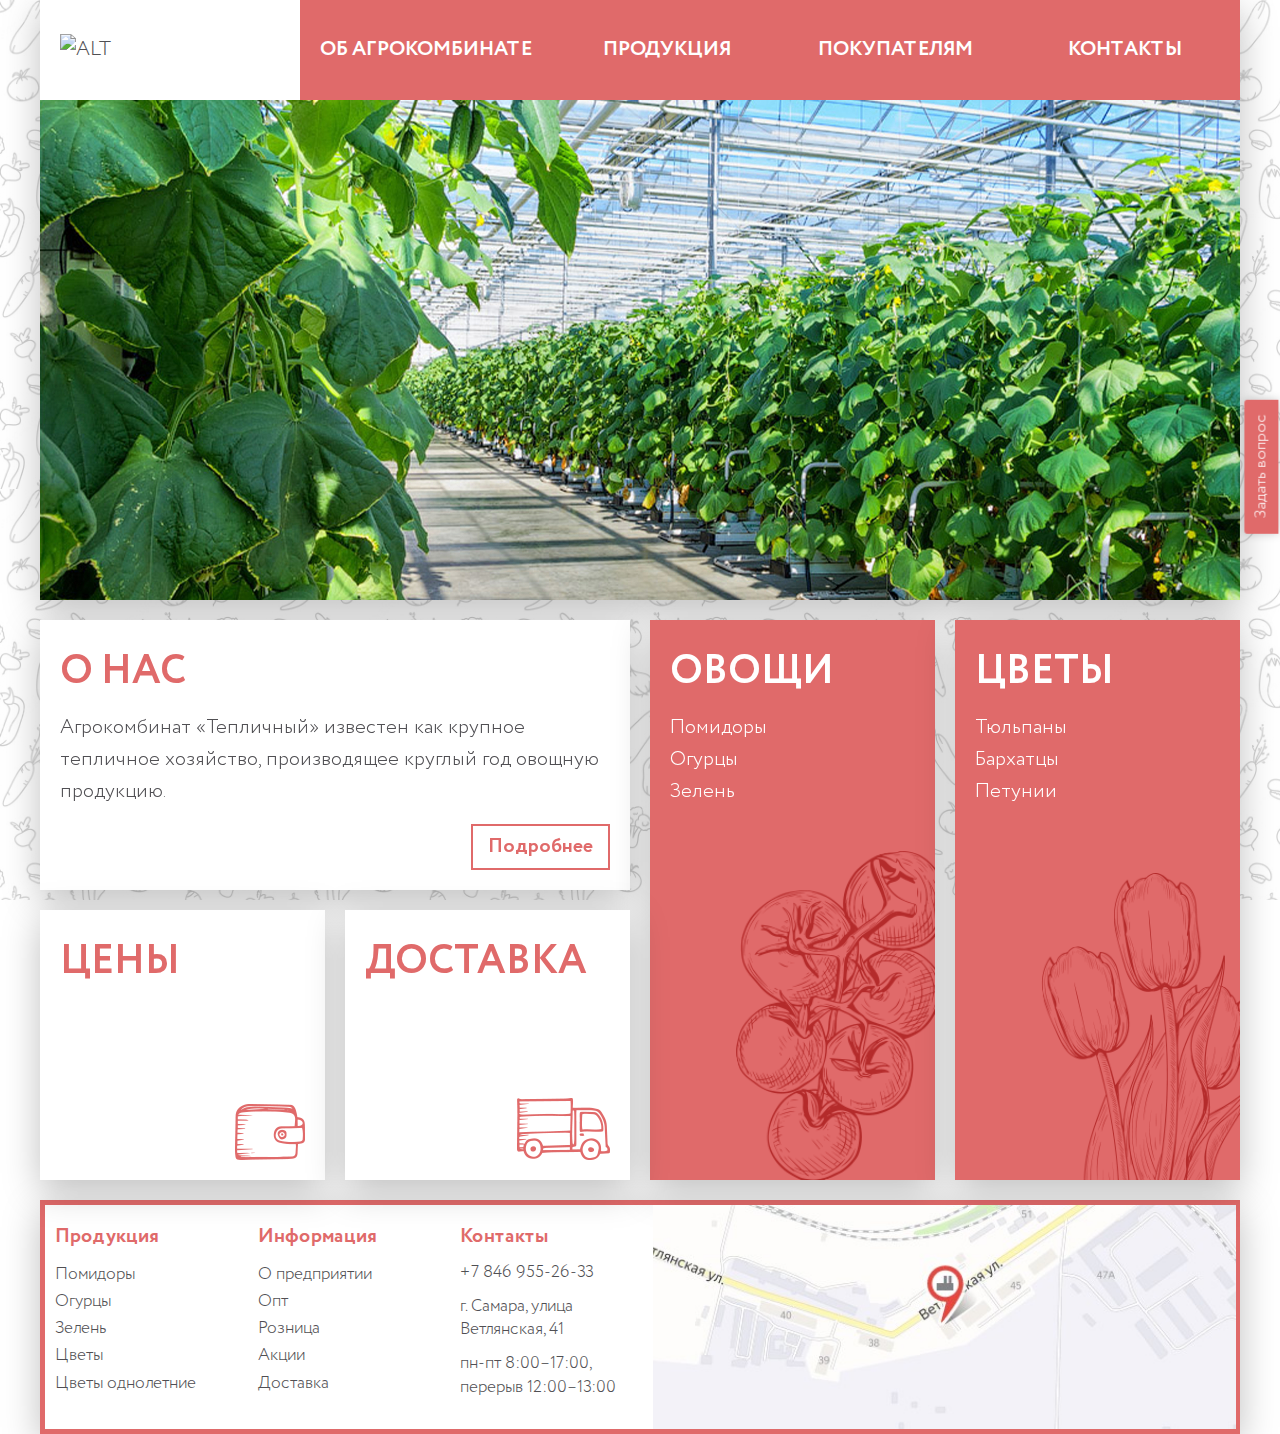
==== commit 9ec92533: "upd logo and contact page" ====
--- a/index.html
+++ b/index.html
@@ -39,9 +39,9 @@
 			
 			<header class="header" id="header">
 				<div class="header__logo">
-					<a href="index.html">
+					<div>
 						<img src="img/logo.png" alt="ALT">
-					</a>
+					</div>
 				</div>
 				<!-- /.header__logo -->
 				<nav class="header__menu">
--- a/css/styles.min.css
+++ b/css/styles.min.css
@@ -1 +1 @@
-@charset "UTF-8";@font-face{font-family:Circe;font-weight:300;font-style:normal;font-display:swap;src:url(../fonts/Circe-Light.eot);src:url(../fonts/Circe-Light.eot?#iefix) format("embedded-opentype"),url(../fonts/Circe-Light.woff) format("woff"),url(../fonts/Circe-Light.ttf) format("truetype")}@font-face{font-family:Circe;font-weight:400;font-style:normal;font-display:swap;src:url(../fonts/Circe-Regular.eot);src:url(../fonts/Circe-Regular.eot?#iefix) format("embedded-opentype"),url(../fonts/Circe-Regular.woff) format("woff"),url(../fonts/Circe-Regular.ttf) format("truetype")}@font-face{font-family:Circe;font-weight:700;font-style:normal;font-display:swap;src:url(../fonts/Circe-Bold.eot);src:url(../fonts/Circe-Bold.eot?#iefix) format("embedded-opentype"),url(../fonts/Circe-Bold.woff) format("woff"),url(../fonts/Circe-Bold.ttf) format("truetype")}*,::after,::before{-webkit-box-sizing:border-box;box-sizing:border-box}html{font-family:sans-serif;line-height:1.15;-webkit-text-size-adjust:100%;-webkit-tap-highlight-color:transparent}article,aside,figcaption,figure,footer,header,hgroup,main,nav,section{display:block}body{margin:0;font-family:-apple-system,BlinkMacSystemFont,"Segoe UI",Roboto,"Helvetica Neue",Arial,"Noto Sans",sans-serif,"Apple Color Emoji","Segoe UI Emoji","Segoe UI Symbol","Noto Color Emoji";font-size:1rem;font-weight:400;line-height:1.5;color:#212529;text-align:left;background-color:#fff}[tabindex="-1"]:focus:not(:focus-visible){outline:0!important}hr{-webkit-box-sizing:content-box;box-sizing:content-box;height:0;overflow:visible}h1,h2,h3,h4,h5,h6{margin-top:0;margin-bottom:.5rem}p{margin-top:0;margin-bottom:1rem}abbr[data-original-title],abbr[title]{text-decoration:underline;-webkit-text-decoration:underline dotted;text-decoration:underline dotted;cursor:help;border-bottom:0;-webkit-text-decoration-skip-ink:none;text-decoration-skip-ink:none}address{margin-bottom:1rem;font-style:normal;line-height:inherit}dl,ol,ul{margin-top:0;margin-bottom:1rem}ol ol,ol ul,ul ol,ul ul{margin-bottom:0}dt{font-weight:700}dd{margin-bottom:.5rem;margin-left:0}blockquote{margin:0 0 1rem}b,strong{font-weight:bolder}small{font-size:80%}sub,sup{position:relative;font-size:75%;line-height:0;vertical-align:baseline}sub{bottom:-.25em}sup{top:-.5em}a{color:#007bff;text-decoration:none;background-color:transparent}a:hover{color:#0056b3;text-decoration:underline}a:not([href]){color:inherit;text-decoration:none}a:not([href]):hover{color:inherit;text-decoration:none}code,kbd,pre,samp{font-family:SFMono-Regular,Menlo,Monaco,Consolas,"Liberation Mono","Courier New",monospace;font-size:1em}pre{margin-top:0;margin-bottom:1rem;overflow:auto}figure{margin:0 0 1rem}img{vertical-align:middle;border-style:none}svg{overflow:hidden;vertical-align:middle}table{border-collapse:collapse}caption{padding-top:.75rem;padding-bottom:.75rem;color:#6c757d;text-align:left;caption-side:bottom}th{text-align:inherit}label{display:inline-block;margin-bottom:.5rem}button{border-radius:0}button:focus{outline:1px dotted;outline:5px auto -webkit-focus-ring-color}button,input,optgroup,select,textarea{margin:0;font-family:inherit;font-size:inherit;line-height:inherit}button,input{overflow:visible}button,select{text-transform:none}select{word-wrap:normal}[type=button],[type=reset],[type=submit],button{-webkit-appearance:button}[type=button]:not(:disabled),[type=reset]:not(:disabled),[type=submit]:not(:disabled),button:not(:disabled){cursor:pointer}[type=button]::-moz-focus-inner,[type=reset]::-moz-focus-inner,[type=submit]::-moz-focus-inner,button::-moz-focus-inner{padding:0;border-style:none}input[type=checkbox],input[type=radio]{-webkit-box-sizing:border-box;box-sizing:border-box;padding:0}input[type=date],input[type=datetime-local],input[type=month],input[type=time]{-webkit-appearance:listbox}textarea{overflow:auto;resize:vertical}fieldset{min-width:0;padding:0;margin:0;border:0}legend{display:block;width:100%;max-width:100%;padding:0;margin-bottom:.5rem;font-size:1.5rem;line-height:inherit;color:inherit;white-space:normal}progress{vertical-align:baseline}[type=number]::-webkit-inner-spin-button,[type=number]::-webkit-outer-spin-button{height:auto}[type=search]{outline-offset:-2px;-webkit-appearance:none}[type=search]::-webkit-search-decoration{-webkit-appearance:none}::-webkit-file-upload-button{font:inherit;-webkit-appearance:button}output{display:inline-block}summary{display:list-item;cursor:pointer}template{display:none}[hidden]{display:none!important}html{-webkit-box-sizing:border-box;box-sizing:border-box;-ms-overflow-style:scrollbar}*,::after,::before{-webkit-box-sizing:inherit;box-sizing:inherit}.container{width:100%;padding-right:15px;padding-left:15px;margin-right:auto;margin-left:auto}@media (min-width:576px){.container{max-width:540px}}@media (min-width:768px){.container{max-width:720px}}@media (min-width:992px){.container{max-width:960px}}@media (min-width:1260px){.container{max-width:1230px}}.container-fluid,.container-lg,.container-md,.container-sm,.container-xl{width:100%;padding-right:15px;padding-left:15px;margin-right:auto;margin-left:auto}@media (min-width:576px){.container,.container-sm{max-width:540px}}@media (min-width:768px){.container,.container-md,.container-sm{max-width:720px}}@media (min-width:992px){.container,.container-lg,.container-md,.container-sm{max-width:960px}}@media (min-width:1260px){.container,.container-lg,.container-md,.container-sm,.container-xl{max-width:1230px}}.row{display:-webkit-box;display:-webkit-flex;display:-ms-flexbox;display:flex;-webkit-flex-wrap:wrap;-ms-flex-wrap:wrap;flex-wrap:wrap;margin-right:-15px;margin-left:-15px}.no-gutters{margin-right:0;margin-left:0}.no-gutters>.col,.no-gutters>[class*=col-]{padding-right:0;padding-left:0}.col,.col-1,.col-10,.col-11,.col-12,.col-2,.col-3,.col-4,.col-5,.col-6,.col-7,.col-8,.col-9,.col-auto,.col-lg,.col-lg-1,.col-lg-10,.col-lg-11,.col-lg-12,.col-lg-2,.col-lg-3,.col-lg-4,.col-lg-5,.col-lg-6,.col-lg-7,.col-lg-8,.col-lg-9,.col-lg-auto,.col-md,.col-md-1,.col-md-10,.col-md-11,.col-md-12,.col-md-2,.col-md-3,.col-md-4,.col-md-5,.col-md-6,.col-md-7,.col-md-8,.col-md-9,.col-md-auto,.col-sm,.col-sm-1,.col-sm-10,.col-sm-11,.col-sm-12,.col-sm-2,.col-sm-3,.col-sm-4,.col-sm-5,.col-sm-6,.col-sm-7,.col-sm-8,.col-sm-9,.col-sm-auto,.col-xl,.col-xl-1,.col-xl-10,.col-xl-11,.col-xl-12,.col-xl-2,.col-xl-3,.col-xl-4,.col-xl-5,.col-xl-6,.col-xl-7,.col-xl-8,.col-xl-9,.col-xl-auto{position:relative;width:100%;padding-right:15px;padding-left:15px}.col{-webkit-flex-basis:0;-ms-flex-preferred-size:0;flex-basis:0;-webkit-box-flex:1;-webkit-flex-grow:1;-ms-flex-positive:1;flex-grow:1;max-width:100%}.row-cols-1>*{-webkit-box-flex:0;-webkit-flex:0 0 100%;-ms-flex:0 0 100%;flex:0 0 100%;max-width:100%}.row-cols-2>*{-webkit-box-flex:0;-webkit-flex:0 0 50%;-ms-flex:0 0 50%;flex:0 0 50%;max-width:50%}.row-cols-3>*{-webkit-box-flex:0;-webkit-flex:0 0 33.33333%;-ms-flex:0 0 33.33333%;flex:0 0 33.33333%;max-width:33.33333%}.row-cols-4>*{-webkit-box-flex:0;-webkit-flex:0 0 25%;-ms-flex:0 0 25%;flex:0 0 25%;max-width:25%}.row-cols-5>*{-webkit-box-flex:0;-webkit-flex:0 0 20%;-ms-flex:0 0 20%;flex:0 0 20%;max-width:20%}.row-cols-6>*{-webkit-box-flex:0;-webkit-flex:0 0 16.66667%;-ms-flex:0 0 16.66667%;flex:0 0 16.66667%;max-width:16.66667%}.col-auto{-webkit-box-flex:0;-webkit-flex:0 0 auto;-ms-flex:0 0 auto;flex:0 0 auto;width:auto;max-width:100%}.col-1{-webkit-box-flex:0;-webkit-flex:0 0 8.33333%;-ms-flex:0 0 8.33333%;flex:0 0 8.33333%;max-width:8.33333%}.col-2{-webkit-box-flex:0;-webkit-flex:0 0 16.66667%;-ms-flex:0 0 16.66667%;flex:0 0 16.66667%;max-width:16.66667%}.col-3{-webkit-box-flex:0;-webkit-flex:0 0 25%;-ms-flex:0 0 25%;flex:0 0 25%;max-width:25%}.col-4{-webkit-box-flex:0;-webkit-flex:0 0 33.33333%;-ms-flex:0 0 33.33333%;flex:0 0 33.33333%;max-width:33.33333%}.col-5{-webkit-box-flex:0;-webkit-flex:0 0 41.66667%;-ms-flex:0 0 41.66667%;flex:0 0 41.66667%;max-width:41.66667%}.col-6{-webkit-box-flex:0;-webkit-flex:0 0 50%;-ms-flex:0 0 50%;flex:0 0 50%;max-width:50%}.col-7{-webkit-box-flex:0;-webkit-flex:0 0 58.33333%;-ms-flex:0 0 58.33333%;flex:0 0 58.33333%;max-width:58.33333%}.col-8{-webkit-box-flex:0;-webkit-flex:0 0 66.66667%;-ms-flex:0 0 66.66667%;flex:0 0 66.66667%;max-width:66.66667%}.col-9{-webkit-box-flex:0;-webkit-flex:0 0 75%;-ms-flex:0 0 75%;flex:0 0 75%;max-width:75%}.col-10{-webkit-box-flex:0;-webkit-flex:0 0 83.33333%;-ms-flex:0 0 83.33333%;flex:0 0 83.33333%;max-width:83.33333%}.col-11{-webkit-box-flex:0;-webkit-flex:0 0 91.66667%;-ms-flex:0 0 91.66667%;flex:0 0 91.66667%;max-width:91.66667%}.col-12{-webkit-box-flex:0;-webkit-flex:0 0 100%;-ms-flex:0 0 100%;flex:0 0 100%;max-width:100%}.order-first{-webkit-box-ordinal-group:0;-webkit-order:-1;-ms-flex-order:-1;order:-1}.order-last{-webkit-box-ordinal-group:14;-webkit-order:13;-ms-flex-order:13;order:13}.order-0{-webkit-box-ordinal-group:1;-webkit-order:0;-ms-flex-order:0;order:0}.order-1{-webkit-box-ordinal-group:2;-webkit-order:1;-ms-flex-order:1;order:1}.order-2{-webkit-box-ordinal-group:3;-webkit-order:2;-ms-flex-order:2;order:2}.order-3{-webkit-box-ordinal-group:4;-webkit-order:3;-ms-flex-order:3;order:3}.order-4{-webkit-box-ordinal-group:5;-webkit-order:4;-ms-flex-order:4;order:4}.order-5{-webkit-box-ordinal-group:6;-webkit-order:5;-ms-flex-order:5;order:5}.order-6{-webkit-box-ordinal-group:7;-webkit-order:6;-ms-flex-order:6;order:6}.order-7{-webkit-box-ordinal-group:8;-webkit-order:7;-ms-flex-order:7;order:7}.order-8{-webkit-box-ordinal-group:9;-webkit-order:8;-ms-flex-order:8;order:8}.order-9{-webkit-box-ordinal-group:10;-webkit-order:9;-ms-flex-order:9;order:9}.order-10{-webkit-box-ordinal-group:11;-webkit-order:10;-ms-flex-order:10;order:10}.order-11{-webkit-box-ordinal-group:12;-webkit-order:11;-ms-flex-order:11;order:11}.order-12{-webkit-box-ordinal-group:13;-webkit-order:12;-ms-flex-order:12;order:12}.offset-1{margin-left:8.33333%}.offset-2{margin-left:16.66667%}.offset-3{margin-left:25%}.offset-4{margin-left:33.33333%}.offset-5{margin-left:41.66667%}.offset-6{margin-left:50%}.offset-7{margin-left:58.33333%}.offset-8{margin-left:66.66667%}.offset-9{margin-left:75%}.offset-10{margin-left:83.33333%}.offset-11{margin-left:91.66667%}@media (min-width:576px){.col-sm{-webkit-flex-basis:0;-ms-flex-preferred-size:0;flex-basis:0;-webkit-box-flex:1;-webkit-flex-grow:1;-ms-flex-positive:1;flex-grow:1;max-width:100%}.row-cols-sm-1>*{-webkit-box-flex:0;-webkit-flex:0 0 100%;-ms-flex:0 0 100%;flex:0 0 100%;max-width:100%}.row-cols-sm-2>*{-webkit-box-flex:0;-webkit-flex:0 0 50%;-ms-flex:0 0 50%;flex:0 0 50%;max-width:50%}.row-cols-sm-3>*{-webkit-box-flex:0;-webkit-flex:0 0 33.33333%;-ms-flex:0 0 33.33333%;flex:0 0 33.33333%;max-width:33.33333%}.row-cols-sm-4>*{-webkit-box-flex:0;-webkit-flex:0 0 25%;-ms-flex:0 0 25%;flex:0 0 25%;max-width:25%}.row-cols-sm-5>*{-webkit-box-flex:0;-webkit-flex:0 0 20%;-ms-flex:0 0 20%;flex:0 0 20%;max-width:20%}.row-cols-sm-6>*{-webkit-box-flex:0;-webkit-flex:0 0 16.66667%;-ms-flex:0 0 16.66667%;flex:0 0 16.66667%;max-width:16.66667%}.col-sm-auto{-webkit-box-flex:0;-webkit-flex:0 0 auto;-ms-flex:0 0 auto;flex:0 0 auto;width:auto;max-width:100%}.col-sm-1{-webkit-box-flex:0;-webkit-flex:0 0 8.33333%;-ms-flex:0 0 8.33333%;flex:0 0 8.33333%;max-width:8.33333%}.col-sm-2{-webkit-box-flex:0;-webkit-flex:0 0 16.66667%;-ms-flex:0 0 16.66667%;flex:0 0 16.66667%;max-width:16.66667%}.col-sm-3{-webkit-box-flex:0;-webkit-flex:0 0 25%;-ms-flex:0 0 25%;flex:0 0 25%;max-width:25%}.col-sm-4{-webkit-box-flex:0;-webkit-flex:0 0 33.33333%;-ms-flex:0 0 33.33333%;flex:0 0 33.33333%;max-width:33.33333%}.col-sm-5{-webkit-box-flex:0;-webkit-flex:0 0 41.66667%;-ms-flex:0 0 41.66667%;flex:0 0 41.66667%;max-width:41.66667%}.col-sm-6{-webkit-box-flex:0;-webkit-flex:0 0 50%;-ms-flex:0 0 50%;flex:0 0 50%;max-width:50%}.col-sm-7{-webkit-box-flex:0;-webkit-flex:0 0 58.33333%;-ms-flex:0 0 58.33333%;flex:0 0 58.33333%;max-width:58.33333%}.col-sm-8{-webkit-box-flex:0;-webkit-flex:0 0 66.66667%;-ms-flex:0 0 66.66667%;flex:0 0 66.66667%;max-width:66.66667%}.col-sm-9{-webkit-box-flex:0;-webkit-flex:0 0 75%;-ms-flex:0 0 75%;flex:0 0 75%;max-width:75%}.col-sm-10{-webkit-box-flex:0;-webkit-flex:0 0 83.33333%;-ms-flex:0 0 83.33333%;flex:0 0 83.33333%;max-width:83.33333%}.col-sm-11{-webkit-box-flex:0;-webkit-flex:0 0 91.66667%;-ms-flex:0 0 91.66667%;flex:0 0 91.66667%;max-width:91.66667%}.col-sm-12{-webkit-box-flex:0;-webkit-flex:0 0 100%;-ms-flex:0 0 100%;flex:0 0 100%;max-width:100%}.order-sm-first{-webkit-box-ordinal-group:0;-webkit-order:-1;-ms-flex-order:-1;order:-1}.order-sm-last{-webkit-box-ordinal-group:14;-webkit-order:13;-ms-flex-order:13;order:13}.order-sm-0{-webkit-box-ordinal-group:1;-webkit-order:0;-ms-flex-order:0;order:0}.order-sm-1{-webkit-box-ordinal-group:2;-webkit-order:1;-ms-flex-order:1;order:1}.order-sm-2{-webkit-box-ordinal-group:3;-webkit-order:2;-ms-flex-order:2;order:2}.order-sm-3{-webkit-box-ordinal-group:4;-webkit-order:3;-ms-flex-order:3;order:3}.order-sm-4{-webkit-box-ordinal-group:5;-webkit-order:4;-ms-flex-order:4;order:4}.order-sm-5{-webkit-box-ordinal-group:6;-webkit-order:5;-ms-flex-order:5;order:5}.order-sm-6{-webkit-box-ordinal-group:7;-webkit-order:6;-ms-flex-order:6;order:6}.order-sm-7{-webkit-box-ordinal-group:8;-webkit-order:7;-ms-flex-order:7;order:7}.order-sm-8{-webkit-box-ordinal-group:9;-webkit-order:8;-ms-flex-order:8;order:8}.order-sm-9{-webkit-box-ordinal-group:10;-webkit-order:9;-ms-flex-order:9;order:9}.order-sm-10{-webkit-box-ordinal-group:11;-webkit-order:10;-ms-flex-order:10;order:10}.order-sm-11{-webkit-box-ordinal-group:12;-webkit-order:11;-ms-flex-order:11;order:11}.order-sm-12{-webkit-box-ordinal-group:13;-webkit-order:12;-ms-flex-order:12;order:12}.offset-sm-0{margin-left:0}.offset-sm-1{margin-left:8.33333%}.offset-sm-2{margin-left:16.66667%}.offset-sm-3{margin-left:25%}.offset-sm-4{margin-left:33.33333%}.offset-sm-5{margin-left:41.66667%}.offset-sm-6{margin-left:50%}.offset-sm-7{margin-left:58.33333%}.offset-sm-8{margin-left:66.66667%}.offset-sm-9{margin-left:75%}.offset-sm-10{margin-left:83.33333%}.offset-sm-11{margin-left:91.66667%}}@media (min-width:768px){.col-md{-webkit-flex-basis:0;-ms-flex-preferred-size:0;flex-basis:0;-webkit-box-flex:1;-webkit-flex-grow:1;-ms-flex-positive:1;flex-grow:1;max-width:100%}.row-cols-md-1>*{-webkit-box-flex:0;-webkit-flex:0 0 100%;-ms-flex:0 0 100%;flex:0 0 100%;max-width:100%}.row-cols-md-2>*{-webkit-box-flex:0;-webkit-flex:0 0 50%;-ms-flex:0 0 50%;flex:0 0 50%;max-width:50%}.row-cols-md-3>*{-webkit-box-flex:0;-webkit-flex:0 0 33.33333%;-ms-flex:0 0 33.33333%;flex:0 0 33.33333%;max-width:33.33333%}.row-cols-md-4>*{-webkit-box-flex:0;-webkit-flex:0 0 25%;-ms-flex:0 0 25%;flex:0 0 25%;max-width:25%}.row-cols-md-5>*{-webkit-box-flex:0;-webkit-flex:0 0 20%;-ms-flex:0 0 20%;flex:0 0 20%;max-width:20%}.row-cols-md-6>*{-webkit-box-flex:0;-webkit-flex:0 0 16.66667%;-ms-flex:0 0 16.66667%;flex:0 0 16.66667%;max-width:16.66667%}.col-md-auto{-webkit-box-flex:0;-webkit-flex:0 0 auto;-ms-flex:0 0 auto;flex:0 0 auto;width:auto;max-width:100%}.col-md-1{-webkit-box-flex:0;-webkit-flex:0 0 8.33333%;-ms-flex:0 0 8.33333%;flex:0 0 8.33333%;max-width:8.33333%}.col-md-2{-webkit-box-flex:0;-webkit-flex:0 0 16.66667%;-ms-flex:0 0 16.66667%;flex:0 0 16.66667%;max-width:16.66667%}.col-md-3{-webkit-box-flex:0;-webkit-flex:0 0 25%;-ms-flex:0 0 25%;flex:0 0 25%;max-width:25%}.col-md-4{-webkit-box-flex:0;-webkit-flex:0 0 33.33333%;-ms-flex:0 0 33.33333%;flex:0 0 33.33333%;max-width:33.33333%}.col-md-5{-webkit-box-flex:0;-webkit-flex:0 0 41.66667%;-ms-flex:0 0 41.66667%;flex:0 0 41.66667%;max-width:41.66667%}.col-md-6{-webkit-box-flex:0;-webkit-flex:0 0 50%;-ms-flex:0 0 50%;flex:0 0 50%;max-width:50%}.col-md-7{-webkit-box-flex:0;-webkit-flex:0 0 58.33333%;-ms-flex:0 0 58.33333%;flex:0 0 58.33333%;max-width:58.33333%}.col-md-8{-webkit-box-flex:0;-webkit-flex:0 0 66.66667%;-ms-flex:0 0 66.66667%;flex:0 0 66.66667%;max-width:66.66667%}.col-md-9{-webkit-box-flex:0;-webkit-flex:0 0 75%;-ms-flex:0 0 75%;flex:0 0 75%;max-width:75%}.col-md-10{-webkit-box-flex:0;-webkit-flex:0 0 83.33333%;-ms-flex:0 0 83.33333%;flex:0 0 83.33333%;max-width:83.33333%}.col-md-11{-webkit-box-flex:0;-webkit-flex:0 0 91.66667%;-ms-flex:0 0 91.66667%;flex:0 0 91.66667%;max-width:91.66667%}.col-md-12{-webkit-box-flex:0;-webkit-flex:0 0 100%;-ms-flex:0 0 100%;flex:0 0 100%;max-width:100%}.order-md-first{-webkit-box-ordinal-group:0;-webkit-order:-1;-ms-flex-order:-1;order:-1}.order-md-last{-webkit-box-ordinal-group:14;-webkit-order:13;-ms-flex-order:13;order:13}.order-md-0{-webkit-box-ordinal-group:1;-webkit-order:0;-ms-flex-order:0;order:0}.order-md-1{-webkit-box-ordinal-group:2;-webkit-order:1;-ms-flex-order:1;order:1}.order-md-2{-webkit-box-ordinal-group:3;-webkit-order:2;-ms-flex-order:2;order:2}.order-md-3{-webkit-box-ordinal-group:4;-webkit-order:3;-ms-flex-order:3;order:3}.order-md-4{-webkit-box-ordinal-group:5;-webkit-order:4;-ms-flex-order:4;order:4}.order-md-5{-webkit-box-ordinal-group:6;-webkit-order:5;-ms-flex-order:5;order:5}.order-md-6{-webkit-box-ordinal-group:7;-webkit-order:6;-ms-flex-order:6;order:6}.order-md-7{-webkit-box-ordinal-group:8;-webkit-order:7;-ms-flex-order:7;order:7}.order-md-8{-webkit-box-ordinal-group:9;-webkit-order:8;-ms-flex-order:8;order:8}.order-md-9{-webkit-box-ordinal-group:10;-webkit-order:9;-ms-flex-order:9;order:9}.order-md-10{-webkit-box-ordinal-group:11;-webkit-order:10;-ms-flex-order:10;order:10}.order-md-11{-webkit-box-ordinal-group:12;-webkit-order:11;-ms-flex-order:11;order:11}.order-md-12{-webkit-box-ordinal-group:13;-webkit-order:12;-ms-flex-order:12;order:12}.offset-md-0{margin-left:0}.offset-md-1{margin-left:8.33333%}.offset-md-2{margin-left:16.66667%}.offset-md-3{margin-left:25%}.offset-md-4{margin-left:33.33333%}.offset-md-5{margin-left:41.66667%}.offset-md-6{margin-left:50%}.offset-md-7{margin-left:58.33333%}.offset-md-8{margin-left:66.66667%}.offset-md-9{margin-left:75%}.offset-md-10{margin-left:83.33333%}.offset-md-11{margin-left:91.66667%}}@media (min-width:992px){.col-lg{-webkit-flex-basis:0;-ms-flex-preferred-size:0;flex-basis:0;-webkit-box-flex:1;-webkit-flex-grow:1;-ms-flex-positive:1;flex-grow:1;max-width:100%}.row-cols-lg-1>*{-webkit-box-flex:0;-webkit-flex:0 0 100%;-ms-flex:0 0 100%;flex:0 0 100%;max-width:100%}.row-cols-lg-2>*{-webkit-box-flex:0;-webkit-flex:0 0 50%;-ms-flex:0 0 50%;flex:0 0 50%;max-width:50%}.row-cols-lg-3>*{-webkit-box-flex:0;-webkit-flex:0 0 33.33333%;-ms-flex:0 0 33.33333%;flex:0 0 33.33333%;max-width:33.33333%}.row-cols-lg-4>*{-webkit-box-flex:0;-webkit-flex:0 0 25%;-ms-flex:0 0 25%;flex:0 0 25%;max-width:25%}.row-cols-lg-5>*{-webkit-box-flex:0;-webkit-flex:0 0 20%;-ms-flex:0 0 20%;flex:0 0 20%;max-width:20%}.row-cols-lg-6>*{-webkit-box-flex:0;-webkit-flex:0 0 16.66667%;-ms-flex:0 0 16.66667%;flex:0 0 16.66667%;max-width:16.66667%}.col-lg-auto{-webkit-box-flex:0;-webkit-flex:0 0 auto;-ms-flex:0 0 auto;flex:0 0 auto;width:auto;max-width:100%}.col-lg-1{-webkit-box-flex:0;-webkit-flex:0 0 8.33333%;-ms-flex:0 0 8.33333%;flex:0 0 8.33333%;max-width:8.33333%}.col-lg-2{-webkit-box-flex:0;-webkit-flex:0 0 16.66667%;-ms-flex:0 0 16.66667%;flex:0 0 16.66667%;max-width:16.66667%}.col-lg-3{-webkit-box-flex:0;-webkit-flex:0 0 25%;-ms-flex:0 0 25%;flex:0 0 25%;max-width:25%}.col-lg-4{-webkit-box-flex:0;-webkit-flex:0 0 33.33333%;-ms-flex:0 0 33.33333%;flex:0 0 33.33333%;max-width:33.33333%}.col-lg-5{-webkit-box-flex:0;-webkit-flex:0 0 41.66667%;-ms-flex:0 0 41.66667%;flex:0 0 41.66667%;max-width:41.66667%}.col-lg-6{-webkit-box-flex:0;-webkit-flex:0 0 50%;-ms-flex:0 0 50%;flex:0 0 50%;max-width:50%}.col-lg-7{-webkit-box-flex:0;-webkit-flex:0 0 58.33333%;-ms-flex:0 0 58.33333%;flex:0 0 58.33333%;max-width:58.33333%}.col-lg-8{-webkit-box-flex:0;-webkit-flex:0 0 66.66667%;-ms-flex:0 0 66.66667%;flex:0 0 66.66667%;max-width:66.66667%}.col-lg-9{-webkit-box-flex:0;-webkit-flex:0 0 75%;-ms-flex:0 0 75%;flex:0 0 75%;max-width:75%}.col-lg-10{-webkit-box-flex:0;-webkit-flex:0 0 83.33333%;-ms-flex:0 0 83.33333%;flex:0 0 83.33333%;max-width:83.33333%}.col-lg-11{-webkit-box-flex:0;-webkit-flex:0 0 91.66667%;-ms-flex:0 0 91.66667%;flex:0 0 91.66667%;max-width:91.66667%}.col-lg-12{-webkit-box-flex:0;-webkit-flex:0 0 100%;-ms-flex:0 0 100%;flex:0 0 100%;max-width:100%}.order-lg-first{-webkit-box-ordinal-group:0;-webkit-order:-1;-ms-flex-order:-1;order:-1}.order-lg-last{-webkit-box-ordinal-group:14;-webkit-order:13;-ms-flex-order:13;order:13}.order-lg-0{-webkit-box-ordinal-group:1;-webkit-order:0;-ms-flex-order:0;order:0}.order-lg-1{-webkit-box-ordinal-group:2;-webkit-order:1;-ms-flex-order:1;order:1}.order-lg-2{-webkit-box-ordinal-group:3;-webkit-order:2;-ms-flex-order:2;order:2}.order-lg-3{-webkit-box-ordinal-group:4;-webkit-order:3;-ms-flex-order:3;order:3}.order-lg-4{-webkit-box-ordinal-group:5;-webkit-order:4;-ms-flex-order:4;order:4}.order-lg-5{-webkit-box-ordinal-group:6;-webkit-order:5;-ms-flex-order:5;order:5}.order-lg-6{-webkit-box-ordinal-group:7;-webkit-order:6;-ms-flex-order:6;order:6}.order-lg-7{-webkit-box-ordinal-group:8;-webkit-order:7;-ms-flex-order:7;order:7}.order-lg-8{-webkit-box-ordinal-group:9;-webkit-order:8;-ms-flex-order:8;order:8}.order-lg-9{-webkit-box-ordinal-group:10;-webkit-order:9;-ms-flex-order:9;order:9}.order-lg-10{-webkit-box-ordinal-group:11;-webkit-order:10;-ms-flex-order:10;order:10}.order-lg-11{-webkit-box-ordinal-group:12;-webkit-order:11;-ms-flex-order:11;order:11}.order-lg-12{-webkit-box-ordinal-group:13;-webkit-order:12;-ms-flex-order:12;order:12}.offset-lg-0{margin-left:0}.offset-lg-1{margin-left:8.33333%}.offset-lg-2{margin-left:16.66667%}.offset-lg-3{margin-left:25%}.offset-lg-4{margin-left:33.33333%}.offset-lg-5{margin-left:41.66667%}.offset-lg-6{margin-left:50%}.offset-lg-7{margin-left:58.33333%}.offset-lg-8{margin-left:66.66667%}.offset-lg-9{margin-left:75%}.offset-lg-10{margin-left:83.33333%}.offset-lg-11{margin-left:91.66667%}}@media (min-width:1260px){.col-xl{-webkit-flex-basis:0;-ms-flex-preferred-size:0;flex-basis:0;-webkit-box-flex:1;-webkit-flex-grow:1;-ms-flex-positive:1;flex-grow:1;max-width:100%}.row-cols-xl-1>*{-webkit-box-flex:0;-webkit-flex:0 0 100%;-ms-flex:0 0 100%;flex:0 0 100%;max-width:100%}.row-cols-xl-2>*{-webkit-box-flex:0;-webkit-flex:0 0 50%;-ms-flex:0 0 50%;flex:0 0 50%;max-width:50%}.row-cols-xl-3>*{-webkit-box-flex:0;-webkit-flex:0 0 33.33333%;-ms-flex:0 0 33.33333%;flex:0 0 33.33333%;max-width:33.33333%}.row-cols-xl-4>*{-webkit-box-flex:0;-webkit-flex:0 0 25%;-ms-flex:0 0 25%;flex:0 0 25%;max-width:25%}.row-cols-xl-5>*{-webkit-box-flex:0;-webkit-flex:0 0 20%;-ms-flex:0 0 20%;flex:0 0 20%;max-width:20%}.row-cols-xl-6>*{-webkit-box-flex:0;-webkit-flex:0 0 16.66667%;-ms-flex:0 0 16.66667%;flex:0 0 16.66667%;max-width:16.66667%}.col-xl-auto{-webkit-box-flex:0;-webkit-flex:0 0 auto;-ms-flex:0 0 auto;flex:0 0 auto;width:auto;max-width:100%}.col-xl-1{-webkit-box-flex:0;-webkit-flex:0 0 8.33333%;-ms-flex:0 0 8.33333%;flex:0 0 8.33333%;max-width:8.33333%}.col-xl-2{-webkit-box-flex:0;-webkit-flex:0 0 16.66667%;-ms-flex:0 0 16.66667%;flex:0 0 16.66667%;max-width:16.66667%}.col-xl-3{-webkit-box-flex:0;-webkit-flex:0 0 25%;-ms-flex:0 0 25%;flex:0 0 25%;max-width:25%}.col-xl-4{-webkit-box-flex:0;-webkit-flex:0 0 33.33333%;-ms-flex:0 0 33.33333%;flex:0 0 33.33333%;max-width:33.33333%}.col-xl-5{-webkit-box-flex:0;-webkit-flex:0 0 41.66667%;-ms-flex:0 0 41.66667%;flex:0 0 41.66667%;max-width:41.66667%}.col-xl-6{-webkit-box-flex:0;-webkit-flex:0 0 50%;-ms-flex:0 0 50%;flex:0 0 50%;max-width:50%}.col-xl-7{-webkit-box-flex:0;-webkit-flex:0 0 58.33333%;-ms-flex:0 0 58.33333%;flex:0 0 58.33333%;max-width:58.33333%}.col-xl-8{-webkit-box-flex:0;-webkit-flex:0 0 66.66667%;-ms-flex:0 0 66.66667%;flex:0 0 66.66667%;max-width:66.66667%}.col-xl-9{-webkit-box-flex:0;-webkit-flex:0 0 75%;-ms-flex:0 0 75%;flex:0 0 75%;max-width:75%}.col-xl-10{-webkit-box-flex:0;-webkit-flex:0 0 83.33333%;-ms-flex:0 0 83.33333%;flex:0 0 83.33333%;max-width:83.33333%}.col-xl-11{-webkit-box-flex:0;-webkit-flex:0 0 91.66667%;-ms-flex:0 0 91.66667%;flex:0 0 91.66667%;max-width:91.66667%}.col-xl-12{-webkit-box-flex:0;-webkit-flex:0 0 100%;-ms-flex:0 0 100%;flex:0 0 100%;max-width:100%}.order-xl-first{-webkit-box-ordinal-group:0;-webkit-order:-1;-ms-flex-order:-1;order:-1}.order-xl-last{-webkit-box-ordinal-group:14;-webkit-order:13;-ms-flex-order:13;order:13}.order-xl-0{-webkit-box-ordinal-group:1;-webkit-order:0;-ms-flex-order:0;order:0}.order-xl-1{-webkit-box-ordinal-group:2;-webkit-order:1;-ms-flex-order:1;order:1}.order-xl-2{-webkit-box-ordinal-group:3;-webkit-order:2;-ms-flex-order:2;order:2}.order-xl-3{-webkit-box-ordinal-group:4;-webkit-order:3;-ms-flex-order:3;order:3}.order-xl-4{-webkit-box-ordinal-group:5;-webkit-order:4;-ms-flex-order:4;order:4}.order-xl-5{-webkit-box-ordinal-group:6;-webkit-order:5;-ms-flex-order:5;order:5}.order-xl-6{-webkit-box-ordinal-group:7;-webkit-order:6;-ms-flex-order:6;order:6}.order-xl-7{-webkit-box-ordinal-group:8;-webkit-order:7;-ms-flex-order:7;order:7}.order-xl-8{-webkit-box-ordinal-group:9;-webkit-order:8;-ms-flex-order:8;order:8}.order-xl-9{-webkit-box-ordinal-group:10;-webkit-order:9;-ms-flex-order:9;order:9}.order-xl-10{-webkit-box-ordinal-group:11;-webkit-order:10;-ms-flex-order:10;order:10}.order-xl-11{-webkit-box-ordinal-group:12;-webkit-order:11;-ms-flex-order:11;order:11}.order-xl-12{-webkit-box-ordinal-group:13;-webkit-order:12;-ms-flex-order:12;order:12}.offset-xl-0{margin-left:0}.offset-xl-1{margin-left:8.33333%}.offset-xl-2{margin-left:16.66667%}.offset-xl-3{margin-left:25%}.offset-xl-4{margin-left:33.33333%}.offset-xl-5{margin-left:41.66667%}.offset-xl-6{margin-left:50%}.offset-xl-7{margin-left:58.33333%}.offset-xl-8{margin-left:66.66667%}.offset-xl-9{margin-left:75%}.offset-xl-10{margin-left:83.33333%}.offset-xl-11{margin-left:91.66667%}}.d-none{display:none!important}.d-inline{display:inline!important}.d-inline-block{display:inline-block!important}.d-block{display:block!important}.d-table{display:table!important}.d-table-row{display:table-row!important}.d-table-cell{display:table-cell!important}.d-flex{display:-webkit-box!important;display:-webkit-flex!important;display:-ms-flexbox!important;display:flex!important}.d-inline-flex{display:-webkit-inline-box!important;display:-webkit-inline-flex!important;display:-ms-inline-flexbox!important;display:inline-flex!important}@media (min-width:576px){.d-sm-none{display:none!important}.d-sm-inline{display:inline!important}.d-sm-inline-block{display:inline-block!important}.d-sm-block{display:block!important}.d-sm-table{display:table!important}.d-sm-table-row{display:table-row!important}.d-sm-table-cell{display:table-cell!important}.d-sm-flex{display:-webkit-box!important;display:-webkit-flex!important;display:-ms-flexbox!important;display:flex!important}.d-sm-inline-flex{display:-webkit-inline-box!important;display:-webkit-inline-flex!important;display:-ms-inline-flexbox!important;display:inline-flex!important}}@media (min-width:768px){.d-md-none{display:none!important}.d-md-inline{display:inline!important}.d-md-inline-block{display:inline-block!important}.d-md-block{display:block!important}.d-md-table{display:table!important}.d-md-table-row{display:table-row!important}.d-md-table-cell{display:table-cell!important}.d-md-flex{display:-webkit-box!important;display:-webkit-flex!important;display:-ms-flexbox!important;display:flex!important}.d-md-inline-flex{display:-webkit-inline-box!important;display:-webkit-inline-flex!important;display:-ms-inline-flexbox!important;display:inline-flex!important}}@media (min-width:992px){.d-lg-none{display:none!important}.d-lg-inline{display:inline!important}.d-lg-inline-block{display:inline-block!important}.d-lg-block{display:block!important}.d-lg-table{display:table!important}.d-lg-table-row{display:table-row!important}.d-lg-table-cell{display:table-cell!important}.d-lg-flex{display:-webkit-box!important;display:-webkit-flex!important;display:-ms-flexbox!important;display:flex!important}.d-lg-inline-flex{display:-webkit-inline-box!important;display:-webkit-inline-flex!important;display:-ms-inline-flexbox!important;display:inline-flex!important}}@media (min-width:1260px){.d-xl-none{display:none!important}.d-xl-inline{display:inline!important}.d-xl-inline-block{display:inline-block!important}.d-xl-block{display:block!important}.d-xl-table{display:table!important}.d-xl-table-row{display:table-row!important}.d-xl-table-cell{display:table-cell!important}.d-xl-flex{display:-webkit-box!important;display:-webkit-flex!important;display:-ms-flexbox!important;display:flex!important}.d-xl-inline-flex{display:-webkit-inline-box!important;display:-webkit-inline-flex!important;display:-ms-inline-flexbox!important;display:inline-flex!important}}@media print{.d-print-none{display:none!important}.d-print-inline{display:inline!important}.d-print-inline-block{display:inline-block!important}.d-print-block{display:block!important}.d-print-table{display:table!important}.d-print-table-row{display:table-row!important}.d-print-table-cell{display:table-cell!important}.d-print-flex{display:-webkit-box!important;display:-webkit-flex!important;display:-ms-flexbox!important;display:flex!important}.d-print-inline-flex{display:-webkit-inline-box!important;display:-webkit-inline-flex!important;display:-ms-inline-flexbox!important;display:inline-flex!important}}.flex-row{-webkit-box-orient:horizontal!important;-webkit-box-direction:normal!important;-webkit-flex-direction:row!important;-ms-flex-direction:row!important;flex-direction:row!important}.flex-column{-webkit-box-orient:vertical!important;-webkit-box-direction:normal!important;-webkit-flex-direction:column!important;-ms-flex-direction:column!important;flex-direction:column!important}.flex-row-reverse{-webkit-box-orient:horizontal!important;-webkit-box-direction:reverse!important;-webkit-flex-direction:row-reverse!important;-ms-flex-direction:row-reverse!important;flex-direction:row-reverse!important}.flex-column-reverse{-webkit-box-orient:vertical!important;-webkit-box-direction:reverse!important;-webkit-flex-direction:column-reverse!important;-ms-flex-direction:column-reverse!important;flex-direction:column-reverse!important}.flex-wrap{-webkit-flex-wrap:wrap!important;-ms-flex-wrap:wrap!important;flex-wrap:wrap!important}.flex-nowrap{-webkit-flex-wrap:nowrap!important;-ms-flex-wrap:nowrap!important;flex-wrap:nowrap!important}.flex-wrap-reverse{-webkit-flex-wrap:wrap-reverse!important;-ms-flex-wrap:wrap-reverse!important;flex-wrap:wrap-reverse!important}.flex-fill{-webkit-box-flex:1!important;-webkit-flex:1 1 auto!important;-ms-flex:1 1 auto!important;flex:1 1 auto!important}.flex-grow-0{-webkit-box-flex:0!important;-webkit-flex-grow:0!important;-ms-flex-positive:0!important;flex-grow:0!important}.flex-grow-1{-webkit-box-flex:1!important;-webkit-flex-grow:1!important;-ms-flex-positive:1!important;flex-grow:1!important}.flex-shrink-0{-webkit-flex-shrink:0!important;-ms-flex-negative:0!important;flex-shrink:0!important}.flex-shrink-1{-webkit-flex-shrink:1!important;-ms-flex-negative:1!important;flex-shrink:1!important}.justify-content-start{-webkit-box-pack:start!important;-webkit-justify-content:flex-start!important;-ms-flex-pack:start!important;justify-content:flex-start!important}.justify-content-end{-webkit-box-pack:end!important;-webkit-justify-content:flex-end!important;-ms-flex-pack:end!important;justify-content:flex-end!important}.justify-content-center{-webkit-box-pack:center!important;-webkit-justify-content:center!important;-ms-flex-pack:center!important;justify-content:center!important}.justify-content-between{-webkit-box-pack:justify!important;-webkit-justify-content:space-between!important;-ms-flex-pack:justify!important;justify-content:space-between!important}.justify-content-around{-webkit-justify-content:space-around!important;-ms-flex-pack:distribute!important;justify-content:space-around!important}.align-items-start{-webkit-box-align:start!important;-webkit-align-items:flex-start!important;-ms-flex-align:start!important;align-items:flex-start!important}.align-items-end{-webkit-box-align:end!important;-webkit-align-items:flex-end!important;-ms-flex-align:end!important;align-items:flex-end!important}.align-items-center{-webkit-box-align:center!important;-webkit-align-items:center!important;-ms-flex-align:center!important;align-items:center!important}.align-items-baseline{-webkit-box-align:baseline!important;-webkit-align-items:baseline!important;-ms-flex-align:baseline!important;align-items:baseline!important}.align-items-stretch{-webkit-box-align:stretch!important;-webkit-align-items:stretch!important;-ms-flex-align:stretch!important;align-items:stretch!important}.align-content-start{-webkit-align-content:flex-start!important;-ms-flex-line-pack:start!important;align-content:flex-start!important}.align-content-end{-webkit-align-content:flex-end!important;-ms-flex-line-pack:end!important;align-content:flex-end!important}.align-content-center{-webkit-align-content:center!important;-ms-flex-line-pack:center!important;align-content:center!important}.align-content-between{-webkit-align-content:space-between!important;-ms-flex-line-pack:justify!important;align-content:space-between!important}.align-content-around{-webkit-align-content:space-around!important;-ms-flex-line-pack:distribute!important;align-content:space-around!important}.align-content-stretch{-webkit-align-content:stretch!important;-ms-flex-line-pack:stretch!important;align-content:stretch!important}.align-self-auto{-webkit-align-self:auto!important;-ms-flex-item-align:auto!important;-ms-grid-row-align:auto!important;align-self:auto!important}.align-self-start{-webkit-align-self:flex-start!important;-ms-flex-item-align:start!important;align-self:flex-start!important}.align-self-end{-webkit-align-self:flex-end!important;-ms-flex-item-align:end!important;align-self:flex-end!important}.align-self-center{-webkit-align-self:center!important;-ms-flex-item-align:center!important;-ms-grid-row-align:center!important;align-self:center!important}.align-self-baseline{-webkit-align-self:baseline!important;-ms-flex-item-align:baseline!important;align-self:baseline!important}.align-self-stretch{-webkit-align-self:stretch!important;-ms-flex-item-align:stretch!important;-ms-grid-row-align:stretch!important;align-self:stretch!important}@media (min-width:576px){.flex-sm-row{-webkit-box-orient:horizontal!important;-webkit-box-direction:normal!important;-webkit-flex-direction:row!important;-ms-flex-direction:row!important;flex-direction:row!important}.flex-sm-column{-webkit-box-orient:vertical!important;-webkit-box-direction:normal!important;-webkit-flex-direction:column!important;-ms-flex-direction:column!important;flex-direction:column!important}.flex-sm-row-reverse{-webkit-box-orient:horizontal!important;-webkit-box-direction:reverse!important;-webkit-flex-direction:row-reverse!important;-ms-flex-direction:row-reverse!important;flex-direction:row-reverse!important}.flex-sm-column-reverse{-webkit-box-orient:vertical!important;-webkit-box-direction:reverse!important;-webkit-flex-direction:column-reverse!important;-ms-flex-direction:column-reverse!important;flex-direction:column-reverse!important}.flex-sm-wrap{-webkit-flex-wrap:wrap!important;-ms-flex-wrap:wrap!important;flex-wrap:wrap!important}.flex-sm-nowrap{-webkit-flex-wrap:nowrap!important;-ms-flex-wrap:nowrap!important;flex-wrap:nowrap!important}.flex-sm-wrap-reverse{-webkit-flex-wrap:wrap-reverse!important;-ms-flex-wrap:wrap-reverse!important;flex-wrap:wrap-reverse!important}.flex-sm-fill{-webkit-box-flex:1!important;-webkit-flex:1 1 auto!important;-ms-flex:1 1 auto!important;flex:1 1 auto!important}.flex-sm-grow-0{-webkit-box-flex:0!important;-webkit-flex-grow:0!important;-ms-flex-positive:0!important;flex-grow:0!important}.flex-sm-grow-1{-webkit-box-flex:1!important;-webkit-flex-grow:1!important;-ms-flex-positive:1!important;flex-grow:1!important}.flex-sm-shrink-0{-webkit-flex-shrink:0!important;-ms-flex-negative:0!important;flex-shrink:0!important}.flex-sm-shrink-1{-webkit-flex-shrink:1!important;-ms-flex-negative:1!important;flex-shrink:1!important}.justify-content-sm-start{-webkit-box-pack:start!important;-webkit-justify-content:flex-start!important;-ms-flex-pack:start!important;justify-content:flex-start!important}.justify-content-sm-end{-webkit-box-pack:end!important;-webkit-justify-content:flex-end!important;-ms-flex-pack:end!important;justify-content:flex-end!important}.justify-content-sm-center{-webkit-box-pack:center!important;-webkit-justify-content:center!important;-ms-flex-pack:center!important;justify-content:center!important}.justify-content-sm-between{-webkit-box-pack:justify!important;-webkit-justify-content:space-between!important;-ms-flex-pack:justify!important;justify-content:space-between!important}.justify-content-sm-around{-webkit-justify-content:space-around!important;-ms-flex-pack:distribute!important;justify-content:space-around!important}.align-items-sm-start{-webkit-box-align:start!important;-webkit-align-items:flex-start!important;-ms-flex-align:start!important;align-items:flex-start!important}.align-items-sm-end{-webkit-box-align:end!important;-webkit-align-items:flex-end!important;-ms-flex-align:end!important;align-items:flex-end!important}.align-items-sm-center{-webkit-box-align:center!important;-webkit-align-items:center!important;-ms-flex-align:center!important;align-items:center!important}.align-items-sm-baseline{-webkit-box-align:baseline!important;-webkit-align-items:baseline!important;-ms-flex-align:baseline!important;align-items:baseline!important}.align-items-sm-stretch{-webkit-box-align:stretch!important;-webkit-align-items:stretch!important;-ms-flex-align:stretch!important;align-items:stretch!important}.align-content-sm-start{-webkit-align-content:flex-start!important;-ms-flex-line-pack:start!important;align-content:flex-start!important}.align-content-sm-end{-webkit-align-content:flex-end!important;-ms-flex-line-pack:end!important;align-content:flex-end!important}.align-content-sm-center{-webkit-align-content:center!important;-ms-flex-line-pack:center!important;align-content:center!important}.align-content-sm-between{-webkit-align-content:space-between!important;-ms-flex-line-pack:justify!important;align-content:space-between!important}.align-content-sm-around{-webkit-align-content:space-around!important;-ms-flex-line-pack:distribute!important;align-content:space-around!important}.align-content-sm-stretch{-webkit-align-content:stretch!important;-ms-flex-line-pack:stretch!important;align-content:stretch!important}.align-self-sm-auto{-webkit-align-self:auto!important;-ms-flex-item-align:auto!important;-ms-grid-row-align:auto!important;align-self:auto!important}.align-self-sm-start{-webkit-align-self:flex-start!important;-ms-flex-item-align:start!important;align-self:flex-start!important}.align-self-sm-end{-webkit-align-self:flex-end!important;-ms-flex-item-align:end!important;align-self:flex-end!important}.align-self-sm-center{-webkit-align-self:center!important;-ms-flex-item-align:center!important;-ms-grid-row-align:center!important;align-self:center!important}.align-self-sm-baseline{-webkit-align-self:baseline!important;-ms-flex-item-align:baseline!important;align-self:baseline!important}.align-self-sm-stretch{-webkit-align-self:stretch!important;-ms-flex-item-align:stretch!important;-ms-grid-row-align:stretch!important;align-self:stretch!important}}@media (min-width:768px){.flex-md-row{-webkit-box-orient:horizontal!important;-webkit-box-direction:normal!important;-webkit-flex-direction:row!important;-ms-flex-direction:row!important;flex-direction:row!important}.flex-md-column{-webkit-box-orient:vertical!important;-webkit-box-direction:normal!important;-webkit-flex-direction:column!important;-ms-flex-direction:column!important;flex-direction:column!important}.flex-md-row-reverse{-webkit-box-orient:horizontal!important;-webkit-box-direction:reverse!important;-webkit-flex-direction:row-reverse!important;-ms-flex-direction:row-reverse!important;flex-direction:row-reverse!important}.flex-md-column-reverse{-webkit-box-orient:vertical!important;-webkit-box-direction:reverse!important;-webkit-flex-direction:column-reverse!important;-ms-flex-direction:column-reverse!important;flex-direction:column-reverse!important}.flex-md-wrap{-webkit-flex-wrap:wrap!important;-ms-flex-wrap:wrap!important;flex-wrap:wrap!important}.flex-md-nowrap{-webkit-flex-wrap:nowrap!important;-ms-flex-wrap:nowrap!important;flex-wrap:nowrap!important}.flex-md-wrap-reverse{-webkit-flex-wrap:wrap-reverse!important;-ms-flex-wrap:wrap-reverse!important;flex-wrap:wrap-reverse!important}.flex-md-fill{-webkit-box-flex:1!important;-webkit-flex:1 1 auto!important;-ms-flex:1 1 auto!important;flex:1 1 auto!important}.flex-md-grow-0{-webkit-box-flex:0!important;-webkit-flex-grow:0!important;-ms-flex-positive:0!important;flex-grow:0!important}.flex-md-grow-1{-webkit-box-flex:1!important;-webkit-flex-grow:1!important;-ms-flex-positive:1!important;flex-grow:1!important}.flex-md-shrink-0{-webkit-flex-shrink:0!important;-ms-flex-negative:0!important;flex-shrink:0!important}.flex-md-shrink-1{-webkit-flex-shrink:1!important;-ms-flex-negative:1!important;flex-shrink:1!important}.justify-content-md-start{-webkit-box-pack:start!important;-webkit-justify-content:flex-start!important;-ms-flex-pack:start!important;justify-content:flex-start!important}.justify-content-md-end{-webkit-box-pack:end!important;-webkit-justify-content:flex-end!important;-ms-flex-pack:end!important;justify-content:flex-end!important}.justify-content-md-center{-webkit-box-pack:center!important;-webkit-justify-content:center!important;-ms-flex-pack:center!important;justify-content:center!important}.justify-content-md-between{-webkit-box-pack:justify!important;-webkit-justify-content:space-between!important;-ms-flex-pack:justify!important;justify-content:space-between!important}.justify-content-md-around{-webkit-justify-content:space-around!important;-ms-flex-pack:distribute!important;justify-content:space-around!important}.align-items-md-start{-webkit-box-align:start!important;-webkit-align-items:flex-start!important;-ms-flex-align:start!important;align-items:flex-start!important}.align-items-md-end{-webkit-box-align:end!important;-webkit-align-items:flex-end!important;-ms-flex-align:end!important;align-items:flex-end!important}.align-items-md-center{-webkit-box-align:center!important;-webkit-align-items:center!important;-ms-flex-align:center!important;align-items:center!important}.align-items-md-baseline{-webkit-box-align:baseline!important;-webkit-align-items:baseline!important;-ms-flex-align:baseline!important;align-items:baseline!important}.align-items-md-stretch{-webkit-box-align:stretch!important;-webkit-align-items:stretch!important;-ms-flex-align:stretch!important;align-items:stretch!important}.align-content-md-start{-webkit-align-content:flex-start!important;-ms-flex-line-pack:start!important;align-content:flex-start!important}.align-content-md-end{-webkit-align-content:flex-end!important;-ms-flex-line-pack:end!important;align-content:flex-end!important}.align-content-md-center{-webkit-align-content:center!important;-ms-flex-line-pack:center!important;align-content:center!important}.align-content-md-between{-webkit-align-content:space-between!important;-ms-flex-line-pack:justify!important;align-content:space-between!important}.align-content-md-around{-webkit-align-content:space-around!important;-ms-flex-line-pack:distribute!important;align-content:space-around!important}.align-content-md-stretch{-webkit-align-content:stretch!important;-ms-flex-line-pack:stretch!important;align-content:stretch!important}.align-self-md-auto{-webkit-align-self:auto!important;-ms-flex-item-align:auto!important;-ms-grid-row-align:auto!important;align-self:auto!important}.align-self-md-start{-webkit-align-self:flex-start!important;-ms-flex-item-align:start!important;align-self:flex-start!important}.align-self-md-end{-webkit-align-self:flex-end!important;-ms-flex-item-align:end!important;align-self:flex-end!important}.align-self-md-center{-webkit-align-self:center!important;-ms-flex-item-align:center!important;-ms-grid-row-align:center!important;align-self:center!important}.align-self-md-baseline{-webkit-align-self:baseline!important;-ms-flex-item-align:baseline!important;align-self:baseline!important}.align-self-md-stretch{-webkit-align-self:stretch!important;-ms-flex-item-align:stretch!important;-ms-grid-row-align:stretch!important;align-self:stretch!important}}@media (min-width:992px){.flex-lg-row{-webkit-box-orient:horizontal!important;-webkit-box-direction:normal!important;-webkit-flex-direction:row!important;-ms-flex-direction:row!important;flex-direction:row!important}.flex-lg-column{-webkit-box-orient:vertical!important;-webkit-box-direction:normal!important;-webkit-flex-direction:column!important;-ms-flex-direction:column!important;flex-direction:column!important}.flex-lg-row-reverse{-webkit-box-orient:horizontal!important;-webkit-box-direction:reverse!important;-webkit-flex-direction:row-reverse!important;-ms-flex-direction:row-reverse!important;flex-direction:row-reverse!important}.flex-lg-column-reverse{-webkit-box-orient:vertical!important;-webkit-box-direction:reverse!important;-webkit-flex-direction:column-reverse!important;-ms-flex-direction:column-reverse!important;flex-direction:column-reverse!important}.flex-lg-wrap{-webkit-flex-wrap:wrap!important;-ms-flex-wrap:wrap!important;flex-wrap:wrap!important}.flex-lg-nowrap{-webkit-flex-wrap:nowrap!important;-ms-flex-wrap:nowrap!important;flex-wrap:nowrap!important}.flex-lg-wrap-reverse{-webkit-flex-wrap:wrap-reverse!important;-ms-flex-wrap:wrap-reverse!important;flex-wrap:wrap-reverse!important}.flex-lg-fill{-webkit-box-flex:1!important;-webkit-flex:1 1 auto!important;-ms-flex:1 1 auto!important;flex:1 1 auto!important}.flex-lg-grow-0{-webkit-box-flex:0!important;-webkit-flex-grow:0!important;-ms-flex-positive:0!important;flex-grow:0!important}.flex-lg-grow-1{-webkit-box-flex:1!important;-webkit-flex-grow:1!important;-ms-flex-positive:1!important;flex-grow:1!important}.flex-lg-shrink-0{-webkit-flex-shrink:0!important;-ms-flex-negative:0!important;flex-shrink:0!important}.flex-lg-shrink-1{-webkit-flex-shrink:1!important;-ms-flex-negative:1!important;flex-shrink:1!important}.justify-content-lg-start{-webkit-box-pack:start!important;-webkit-justify-content:flex-start!important;-ms-flex-pack:start!important;justify-content:flex-start!important}.justify-content-lg-end{-webkit-box-pack:end!important;-webkit-justify-content:flex-end!important;-ms-flex-pack:end!important;justify-content:flex-end!important}.justify-content-lg-center{-webkit-box-pack:center!important;-webkit-justify-content:center!important;-ms-flex-pack:center!important;justify-content:center!important}.justify-content-lg-between{-webkit-box-pack:justify!important;-webkit-justify-content:space-between!important;-ms-flex-pack:justify!important;justify-content:space-between!important}.justify-content-lg-around{-webkit-justify-content:space-around!important;-ms-flex-pack:distribute!important;justify-content:space-around!important}.align-items-lg-start{-webkit-box-align:start!important;-webkit-align-items:flex-start!important;-ms-flex-align:start!important;align-items:flex-start!important}.align-items-lg-end{-webkit-box-align:end!important;-webkit-align-items:flex-end!important;-ms-flex-align:end!important;align-items:flex-end!important}.align-items-lg-center{-webkit-box-align:center!important;-webkit-align-items:center!important;-ms-flex-align:center!important;align-items:center!important}.align-items-lg-baseline{-webkit-box-align:baseline!important;-webkit-align-items:baseline!important;-ms-flex-align:baseline!important;align-items:baseline!important}.align-items-lg-stretch{-webkit-box-align:stretch!important;-webkit-align-items:stretch!important;-ms-flex-align:stretch!important;align-items:stretch!important}.align-content-lg-start{-webkit-align-content:flex-start!important;-ms-flex-line-pack:start!important;align-content:flex-start!important}.align-content-lg-end{-webkit-align-content:flex-end!important;-ms-flex-line-pack:end!important;align-content:flex-end!important}.align-content-lg-center{-webkit-align-content:center!important;-ms-flex-line-pack:center!important;align-content:center!important}.align-content-lg-between{-webkit-align-content:space-between!important;-ms-flex-line-pack:justify!important;align-content:space-between!important}.align-content-lg-around{-webkit-align-content:space-around!important;-ms-flex-line-pack:distribute!important;align-content:space-around!important}.align-content-lg-stretch{-webkit-align-content:stretch!important;-ms-flex-line-pack:stretch!important;align-content:stretch!important}.align-self-lg-auto{-webkit-align-self:auto!important;-ms-flex-item-align:auto!important;-ms-grid-row-align:auto!important;align-self:auto!important}.align-self-lg-start{-webkit-align-self:flex-start!important;-ms-flex-item-align:start!important;align-self:flex-start!important}.align-self-lg-end{-webkit-align-self:flex-end!important;-ms-flex-item-align:end!important;align-self:flex-end!important}.align-self-lg-center{-webkit-align-self:center!important;-ms-flex-item-align:center!important;-ms-grid-row-align:center!important;align-self:center!important}.align-self-lg-baseline{-webkit-align-self:baseline!important;-ms-flex-item-align:baseline!important;align-self:baseline!important}.align-self-lg-stretch{-webkit-align-self:stretch!important;-ms-flex-item-align:stretch!important;-ms-grid-row-align:stretch!important;align-self:stretch!important}}@media (min-width:1260px){.flex-xl-row{-webkit-box-orient:horizontal!important;-webkit-box-direction:normal!important;-webkit-flex-direction:row!important;-ms-flex-direction:row!important;flex-direction:row!important}.flex-xl-column{-webkit-box-orient:vertical!important;-webkit-box-direction:normal!important;-webkit-flex-direction:column!important;-ms-flex-direction:column!important;flex-direction:column!important}.flex-xl-row-reverse{-webkit-box-orient:horizontal!important;-webkit-box-direction:reverse!important;-webkit-flex-direction:row-reverse!important;-ms-flex-direction:row-reverse!important;flex-direction:row-reverse!important}.flex-xl-column-reverse{-webkit-box-orient:vertical!important;-webkit-box-direction:reverse!important;-webkit-flex-direction:column-reverse!important;-ms-flex-direction:column-reverse!important;flex-direction:column-reverse!important}.flex-xl-wrap{-webkit-flex-wrap:wrap!important;-ms-flex-wrap:wrap!important;flex-wrap:wrap!important}.flex-xl-nowrap{-webkit-flex-wrap:nowrap!important;-ms-flex-wrap:nowrap!important;flex-wrap:nowrap!important}.flex-xl-wrap-reverse{-webkit-flex-wrap:wrap-reverse!important;-ms-flex-wrap:wrap-reverse!important;flex-wrap:wrap-reverse!important}.flex-xl-fill{-webkit-box-flex:1!important;-webkit-flex:1 1 auto!important;-ms-flex:1 1 auto!important;flex:1 1 auto!important}.flex-xl-grow-0{-webkit-box-flex:0!important;-webkit-flex-grow:0!important;-ms-flex-positive:0!important;flex-grow:0!important}.flex-xl-grow-1{-webkit-box-flex:1!important;-webkit-flex-grow:1!important;-ms-flex-positive:1!important;flex-grow:1!important}.flex-xl-shrink-0{-webkit-flex-shrink:0!important;-ms-flex-negative:0!important;flex-shrink:0!important}.flex-xl-shrink-1{-webkit-flex-shrink:1!important;-ms-flex-negative:1!important;flex-shrink:1!important}.justify-content-xl-start{-webkit-box-pack:start!important;-webkit-justify-content:flex-start!important;-ms-flex-pack:start!important;justify-content:flex-start!important}.justify-content-xl-end{-webkit-box-pack:end!important;-webkit-justify-content:flex-end!important;-ms-flex-pack:end!important;justify-content:flex-end!important}.justify-content-xl-center{-webkit-box-pack:center!important;-webkit-justify-content:center!important;-ms-flex-pack:center!important;justify-content:center!important}.justify-content-xl-between{-webkit-box-pack:justify!important;-webkit-justify-content:space-between!important;-ms-flex-pack:justify!important;justify-content:space-between!important}.justify-content-xl-around{-webkit-justify-content:space-around!important;-ms-flex-pack:distribute!important;justify-content:space-around!important}.align-items-xl-start{-webkit-box-align:start!important;-webkit-align-items:flex-start!important;-ms-flex-align:start!important;align-items:flex-start!important}.align-items-xl-end{-webkit-box-align:end!important;-webkit-align-items:flex-end!important;-ms-flex-align:end!important;align-items:flex-end!important}.align-items-xl-center{-webkit-box-align:center!important;-webkit-align-items:center!important;-ms-flex-align:center!important;align-items:center!important}.align-items-xl-baseline{-webkit-box-align:baseline!important;-webkit-align-items:baseline!important;-ms-flex-align:baseline!important;align-items:baseline!important}.align-items-xl-stretch{-webkit-box-align:stretch!important;-webkit-align-items:stretch!important;-ms-flex-align:stretch!important;align-items:stretch!important}.align-content-xl-start{-webkit-align-content:flex-start!important;-ms-flex-line-pack:start!important;align-content:flex-start!important}.align-content-xl-end{-webkit-align-content:flex-end!important;-ms-flex-line-pack:end!important;align-content:flex-end!important}.align-content-xl-center{-webkit-align-content:center!important;-ms-flex-line-pack:center!important;align-content:center!important}.align-content-xl-between{-webkit-align-content:space-between!important;-ms-flex-line-pack:justify!important;align-content:space-between!important}.align-content-xl-around{-webkit-align-content:space-around!important;-ms-flex-line-pack:distribute!important;align-content:space-around!important}.align-content-xl-stretch{-webkit-align-content:stretch!important;-ms-flex-line-pack:stretch!important;align-content:stretch!important}.align-self-xl-auto{-webkit-align-self:auto!important;-ms-flex-item-align:auto!important;-ms-grid-row-align:auto!important;align-self:auto!important}.align-self-xl-start{-webkit-align-self:flex-start!important;-ms-flex-item-align:start!important;align-self:flex-start!important}.align-self-xl-end{-webkit-align-self:flex-end!important;-ms-flex-item-align:end!important;align-self:flex-end!important}.align-self-xl-center{-webkit-align-self:center!important;-ms-flex-item-align:center!important;-ms-grid-row-align:center!important;align-self:center!important}.align-self-xl-baseline{-webkit-align-self:baseline!important;-ms-flex-item-align:baseline!important;align-self:baseline!important}.align-self-xl-stretch{-webkit-align-self:stretch!important;-ms-flex-item-align:stretch!important;-ms-grid-row-align:stretch!important;align-self:stretch!important}}.m-0{margin:0!important}.mt-0,.my-0{margin-top:0!important}.mr-0,.mx-0{margin-right:0!important}.mb-0,.my-0{margin-bottom:0!important}.ml-0,.mx-0{margin-left:0!important}.m-1{margin:.25rem!important}.mt-1,.my-1{margin-top:.25rem!important}.mr-1,.mx-1{margin-right:.25rem!important}.mb-1,.my-1{margin-bottom:.25rem!important}.ml-1,.mx-1{margin-left:.25rem!important}.m-2{margin:.5rem!important}.mt-2,.my-2{margin-top:.5rem!important}.mr-2,.mx-2{margin-right:.5rem!important}.mb-2,.my-2{margin-bottom:.5rem!important}.ml-2,.mx-2{margin-left:.5rem!important}.m-3{margin:1rem!important}.mt-3,.my-3{margin-top:1rem!important}.mr-3,.mx-3{margin-right:1rem!important}.mb-3,.my-3{margin-bottom:1rem!important}.ml-3,.mx-3{margin-left:1rem!important}.m-4{margin:1.5rem!important}.mt-4,.my-4{margin-top:1.5rem!important}.mr-4,.mx-4{margin-right:1.5rem!important}.mb-4,.my-4{margin-bottom:1.5rem!important}.ml-4,.mx-4{margin-left:1.5rem!important}.m-5{margin:3rem!important}.mt-5,.my-5{margin-top:3rem!important}.mr-5,.mx-5{margin-right:3rem!important}.mb-5,.my-5{margin-bottom:3rem!important}.ml-5,.mx-5{margin-left:3rem!important}.p-0{padding:0!important}.pt-0,.py-0{padding-top:0!important}.pr-0,.px-0{padding-right:0!important}.pb-0,.py-0{padding-bottom:0!important}.pl-0,.px-0{padding-left:0!important}.p-1{padding:.25rem!important}.pt-1,.py-1{padding-top:.25rem!important}.pr-1,.px-1{padding-right:.25rem!important}.pb-1,.py-1{padding-bottom:.25rem!important}.pl-1,.px-1{padding-left:.25rem!important}.p-2{padding:.5rem!important}.pt-2,.py-2{padding-top:.5rem!important}.pr-2,.px-2{padding-right:.5rem!important}.pb-2,.py-2{padding-bottom:.5rem!important}.pl-2,.px-2{padding-left:.5rem!important}.p-3{padding:1rem!important}.pt-3,.py-3{padding-top:1rem!important}.pr-3,.px-3{padding-right:1rem!important}.pb-3,.py-3{padding-bottom:1rem!important}.pl-3,.px-3{padding-left:1rem!important}.p-4{padding:1.5rem!important}.pt-4,.py-4{padding-top:1.5rem!important}.pr-4,.px-4{padding-right:1.5rem!important}.pb-4,.py-4{padding-bottom:1.5rem!important}.pl-4,.px-4{padding-left:1.5rem!important}.p-5{padding:3rem!important}.pt-5,.py-5{padding-top:3rem!important}.pr-5,.px-5{padding-right:3rem!important}.pb-5,.py-5{padding-bottom:3rem!important}.pl-5,.px-5{padding-left:3rem!important}.m-n1{margin:-.25rem!important}.mt-n1,.my-n1{margin-top:-.25rem!important}.mr-n1,.mx-n1{margin-right:-.25rem!important}.mb-n1,.my-n1{margin-bottom:-.25rem!important}.ml-n1,.mx-n1{margin-left:-.25rem!important}.m-n2{margin:-.5rem!important}.mt-n2,.my-n2{margin-top:-.5rem!important}.mr-n2,.mx-n2{margin-right:-.5rem!important}.mb-n2,.my-n2{margin-bottom:-.5rem!important}.ml-n2,.mx-n2{margin-left:-.5rem!important}.m-n3{margin:-1rem!important}.mt-n3,.my-n3{margin-top:-1rem!important}.mr-n3,.mx-n3{margin-right:-1rem!important}.mb-n3,.my-n3{margin-bottom:-1rem!important}.ml-n3,.mx-n3{margin-left:-1rem!important}.m-n4{margin:-1.5rem!important}.mt-n4,.my-n4{margin-top:-1.5rem!important}.mr-n4,.mx-n4{margin-right:-1.5rem!important}.mb-n4,.my-n4{margin-bottom:-1.5rem!important}.ml-n4,.mx-n4{margin-left:-1.5rem!important}.m-n5{margin:-3rem!important}.mt-n5,.my-n5{margin-top:-3rem!important}.mr-n5,.mx-n5{margin-right:-3rem!important}.mb-n5,.my-n5{margin-bottom:-3rem!important}.ml-n5,.mx-n5{margin-left:-3rem!important}.m-auto{margin:auto!important}.mt-auto,.my-auto{margin-top:auto!important}.mr-auto,.mx-auto{margin-right:auto!important}.mb-auto,.my-auto{margin-bottom:auto!important}.ml-auto,.mx-auto{margin-left:auto!important}@media (min-width:576px){.m-sm-0{margin:0!important}.mt-sm-0,.my-sm-0{margin-top:0!important}.mr-sm-0,.mx-sm-0{margin-right:0!important}.mb-sm-0,.my-sm-0{margin-bottom:0!important}.ml-sm-0,.mx-sm-0{margin-left:0!important}.m-sm-1{margin:.25rem!important}.mt-sm-1,.my-sm-1{margin-top:.25rem!important}.mr-sm-1,.mx-sm-1{margin-right:.25rem!important}.mb-sm-1,.my-sm-1{margin-bottom:.25rem!important}.ml-sm-1,.mx-sm-1{margin-left:.25rem!important}.m-sm-2{margin:.5rem!important}.mt-sm-2,.my-sm-2{margin-top:.5rem!important}.mr-sm-2,.mx-sm-2{margin-right:.5rem!important}.mb-sm-2,.my-sm-2{margin-bottom:.5rem!important}.ml-sm-2,.mx-sm-2{margin-left:.5rem!important}.m-sm-3{margin:1rem!important}.mt-sm-3,.my-sm-3{margin-top:1rem!important}.mr-sm-3,.mx-sm-3{margin-right:1rem!important}.mb-sm-3,.my-sm-3{margin-bottom:1rem!important}.ml-sm-3,.mx-sm-3{margin-left:1rem!important}.m-sm-4{margin:1.5rem!important}.mt-sm-4,.my-sm-4{margin-top:1.5rem!important}.mr-sm-4,.mx-sm-4{margin-right:1.5rem!important}.mb-sm-4,.my-sm-4{margin-bottom:1.5rem!important}.ml-sm-4,.mx-sm-4{margin-left:1.5rem!important}.m-sm-5{margin:3rem!important}.mt-sm-5,.my-sm-5{margin-top:3rem!important}.mr-sm-5,.mx-sm-5{margin-right:3rem!important}.mb-sm-5,.my-sm-5{margin-bottom:3rem!important}.ml-sm-5,.mx-sm-5{margin-left:3rem!important}.p-sm-0{padding:0!important}.pt-sm-0,.py-sm-0{padding-top:0!important}.pr-sm-0,.px-sm-0{padding-right:0!important}.pb-sm-0,.py-sm-0{padding-bottom:0!important}.pl-sm-0,.px-sm-0{padding-left:0!important}.p-sm-1{padding:.25rem!important}.pt-sm-1,.py-sm-1{padding-top:.25rem!important}.pr-sm-1,.px-sm-1{padding-right:.25rem!important}.pb-sm-1,.py-sm-1{padding-bottom:.25rem!important}.pl-sm-1,.px-sm-1{padding-left:.25rem!important}.p-sm-2{padding:.5rem!important}.pt-sm-2,.py-sm-2{padding-top:.5rem!important}.pr-sm-2,.px-sm-2{padding-right:.5rem!important}.pb-sm-2,.py-sm-2{padding-bottom:.5rem!important}.pl-sm-2,.px-sm-2{padding-left:.5rem!important}.p-sm-3{padding:1rem!important}.pt-sm-3,.py-sm-3{padding-top:1rem!important}.pr-sm-3,.px-sm-3{padding-right:1rem!important}.pb-sm-3,.py-sm-3{padding-bottom:1rem!important}.pl-sm-3,.px-sm-3{padding-left:1rem!important}.p-sm-4{padding:1.5rem!important}.pt-sm-4,.py-sm-4{padding-top:1.5rem!important}.pr-sm-4,.px-sm-4{padding-right:1.5rem!important}.pb-sm-4,.py-sm-4{padding-bottom:1.5rem!important}.pl-sm-4,.px-sm-4{padding-left:1.5rem!important}.p-sm-5{padding:3rem!important}.pt-sm-5,.py-sm-5{padding-top:3rem!important}.pr-sm-5,.px-sm-5{padding-right:3rem!important}.pb-sm-5,.py-sm-5{padding-bottom:3rem!important}.pl-sm-5,.px-sm-5{padding-left:3rem!important}.m-sm-n1{margin:-.25rem!important}.mt-sm-n1,.my-sm-n1{margin-top:-.25rem!important}.mr-sm-n1,.mx-sm-n1{margin-right:-.25rem!important}.mb-sm-n1,.my-sm-n1{margin-bottom:-.25rem!important}.ml-sm-n1,.mx-sm-n1{margin-left:-.25rem!important}.m-sm-n2{margin:-.5rem!important}.mt-sm-n2,.my-sm-n2{margin-top:-.5rem!important}.mr-sm-n2,.mx-sm-n2{margin-right:-.5rem!important}.mb-sm-n2,.my-sm-n2{margin-bottom:-.5rem!important}.ml-sm-n2,.mx-sm-n2{margin-left:-.5rem!important}.m-sm-n3{margin:-1rem!important}.mt-sm-n3,.my-sm-n3{margin-top:-1rem!important}.mr-sm-n3,.mx-sm-n3{margin-right:-1rem!important}.mb-sm-n3,.my-sm-n3{margin-bottom:-1rem!important}.ml-sm-n3,.mx-sm-n3{margin-left:-1rem!important}.m-sm-n4{margin:-1.5rem!important}.mt-sm-n4,.my-sm-n4{margin-top:-1.5rem!important}.mr-sm-n4,.mx-sm-n4{margin-right:-1.5rem!important}.mb-sm-n4,.my-sm-n4{margin-bottom:-1.5rem!important}.ml-sm-n4,.mx-sm-n4{margin-left:-1.5rem!important}.m-sm-n5{margin:-3rem!important}.mt-sm-n5,.my-sm-n5{margin-top:-3rem!important}.mr-sm-n5,.mx-sm-n5{margin-right:-3rem!important}.mb-sm-n5,.my-sm-n5{margin-bottom:-3rem!important}.ml-sm-n5,.mx-sm-n5{margin-left:-3rem!important}.m-sm-auto{margin:auto!important}.mt-sm-auto,.my-sm-auto{margin-top:auto!important}.mr-sm-auto,.mx-sm-auto{margin-right:auto!important}.mb-sm-auto,.my-sm-auto{margin-bottom:auto!important}.ml-sm-auto,.mx-sm-auto{margin-left:auto!important}}@media (min-width:768px){.m-md-0{margin:0!important}.mt-md-0,.my-md-0{margin-top:0!important}.mr-md-0,.mx-md-0{margin-right:0!important}.mb-md-0,.my-md-0{margin-bottom:0!important}.ml-md-0,.mx-md-0{margin-left:0!important}.m-md-1{margin:.25rem!important}.mt-md-1,.my-md-1{margin-top:.25rem!important}.mr-md-1,.mx-md-1{margin-right:.25rem!important}.mb-md-1,.my-md-1{margin-bottom:.25rem!important}.ml-md-1,.mx-md-1{margin-left:.25rem!important}.m-md-2{margin:.5rem!important}.mt-md-2,.my-md-2{margin-top:.5rem!important}.mr-md-2,.mx-md-2{margin-right:.5rem!important}.mb-md-2,.my-md-2{margin-bottom:.5rem!important}.ml-md-2,.mx-md-2{margin-left:.5rem!important}.m-md-3{margin:1rem!important}.mt-md-3,.my-md-3{margin-top:1rem!important}.mr-md-3,.mx-md-3{margin-right:1rem!important}.mb-md-3,.my-md-3{margin-bottom:1rem!important}.ml-md-3,.mx-md-3{margin-left:1rem!important}.m-md-4{margin:1.5rem!important}.mt-md-4,.my-md-4{margin-top:1.5rem!important}.mr-md-4,.mx-md-4{margin-right:1.5rem!important}.mb-md-4,.my-md-4{margin-bottom:1.5rem!important}.ml-md-4,.mx-md-4{margin-left:1.5rem!important}.m-md-5{margin:3rem!important}.mt-md-5,.my-md-5{margin-top:3rem!important}.mr-md-5,.mx-md-5{margin-right:3rem!important}.mb-md-5,.my-md-5{margin-bottom:3rem!important}.ml-md-5,.mx-md-5{margin-left:3rem!important}.p-md-0{padding:0!important}.pt-md-0,.py-md-0{padding-top:0!important}.pr-md-0,.px-md-0{padding-right:0!important}.pb-md-0,.py-md-0{padding-bottom:0!important}.pl-md-0,.px-md-0{padding-left:0!important}.p-md-1{padding:.25rem!important}.pt-md-1,.py-md-1{padding-top:.25rem!important}.pr-md-1,.px-md-1{padding-right:.25rem!important}.pb-md-1,.py-md-1{padding-bottom:.25rem!important}.pl-md-1,.px-md-1{padding-left:.25rem!important}.p-md-2{padding:.5rem!important}.pt-md-2,.py-md-2{padding-top:.5rem!important}.pr-md-2,.px-md-2{padding-right:.5rem!important}.pb-md-2,.py-md-2{padding-bottom:.5rem!important}.pl-md-2,.px-md-2{padding-left:.5rem!important}.p-md-3{padding:1rem!important}.pt-md-3,.py-md-3{padding-top:1rem!important}.pr-md-3,.px-md-3{padding-right:1rem!important}.pb-md-3,.py-md-3{padding-bottom:1rem!important}.pl-md-3,.px-md-3{padding-left:1rem!important}.p-md-4{padding:1.5rem!important}.pt-md-4,.py-md-4{padding-top:1.5rem!important}.pr-md-4,.px-md-4{padding-right:1.5rem!important}.pb-md-4,.py-md-4{padding-bottom:1.5rem!important}.pl-md-4,.px-md-4{padding-left:1.5rem!important}.p-md-5{padding:3rem!important}.pt-md-5,.py-md-5{padding-top:3rem!important}.pr-md-5,.px-md-5{padding-right:3rem!important}.pb-md-5,.py-md-5{padding-bottom:3rem!important}.pl-md-5,.px-md-5{padding-left:3rem!important}.m-md-n1{margin:-.25rem!important}.mt-md-n1,.my-md-n1{margin-top:-.25rem!important}.mr-md-n1,.mx-md-n1{margin-right:-.25rem!important}.mb-md-n1,.my-md-n1{margin-bottom:-.25rem!important}.ml-md-n1,.mx-md-n1{margin-left:-.25rem!important}.m-md-n2{margin:-.5rem!important}.mt-md-n2,.my-md-n2{margin-top:-.5rem!important}.mr-md-n2,.mx-md-n2{margin-right:-.5rem!important}.mb-md-n2,.my-md-n2{margin-bottom:-.5rem!important}.ml-md-n2,.mx-md-n2{margin-left:-.5rem!important}.m-md-n3{margin:-1rem!important}.mt-md-n3,.my-md-n3{margin-top:-1rem!important}.mr-md-n3,.mx-md-n3{margin-right:-1rem!important}.mb-md-n3,.my-md-n3{margin-bottom:-1rem!important}.ml-md-n3,.mx-md-n3{margin-left:-1rem!important}.m-md-n4{margin:-1.5rem!important}.mt-md-n4,.my-md-n4{margin-top:-1.5rem!important}.mr-md-n4,.mx-md-n4{margin-right:-1.5rem!important}.mb-md-n4,.my-md-n4{margin-bottom:-1.5rem!important}.ml-md-n4,.mx-md-n4{margin-left:-1.5rem!important}.m-md-n5{margin:-3rem!important}.mt-md-n5,.my-md-n5{margin-top:-3rem!important}.mr-md-n5,.mx-md-n5{margin-right:-3rem!important}.mb-md-n5,.my-md-n5{margin-bottom:-3rem!important}.ml-md-n5,.mx-md-n5{margin-left:-3rem!important}.m-md-auto{margin:auto!important}.mt-md-auto,.my-md-auto{margin-top:auto!important}.mr-md-auto,.mx-md-auto{margin-right:auto!important}.mb-md-auto,.my-md-auto{margin-bottom:auto!important}.ml-md-auto,.mx-md-auto{margin-left:auto!important}}@media (min-width:992px){.m-lg-0{margin:0!important}.mt-lg-0,.my-lg-0{margin-top:0!important}.mr-lg-0,.mx-lg-0{margin-right:0!important}.mb-lg-0,.my-lg-0{margin-bottom:0!important}.ml-lg-0,.mx-lg-0{margin-left:0!important}.m-lg-1{margin:.25rem!important}.mt-lg-1,.my-lg-1{margin-top:.25rem!important}.mr-lg-1,.mx-lg-1{margin-right:.25rem!important}.mb-lg-1,.my-lg-1{margin-bottom:.25rem!important}.ml-lg-1,.mx-lg-1{margin-left:.25rem!important}.m-lg-2{margin:.5rem!important}.mt-lg-2,.my-lg-2{margin-top:.5rem!important}.mr-lg-2,.mx-lg-2{margin-right:.5rem!important}.mb-lg-2,.my-lg-2{margin-bottom:.5rem!important}.ml-lg-2,.mx-lg-2{margin-left:.5rem!important}.m-lg-3{margin:1rem!important}.mt-lg-3,.my-lg-3{margin-top:1rem!important}.mr-lg-3,.mx-lg-3{margin-right:1rem!important}.mb-lg-3,.my-lg-3{margin-bottom:1rem!important}.ml-lg-3,.mx-lg-3{margin-left:1rem!important}.m-lg-4{margin:1.5rem!important}.mt-lg-4,.my-lg-4{margin-top:1.5rem!important}.mr-lg-4,.mx-lg-4{margin-right:1.5rem!important}.mb-lg-4,.my-lg-4{margin-bottom:1.5rem!important}.ml-lg-4,.mx-lg-4{margin-left:1.5rem!important}.m-lg-5{margin:3rem!important}.mt-lg-5,.my-lg-5{margin-top:3rem!important}.mr-lg-5,.mx-lg-5{margin-right:3rem!important}.mb-lg-5,.my-lg-5{margin-bottom:3rem!important}.ml-lg-5,.mx-lg-5{margin-left:3rem!important}.p-lg-0{padding:0!important}.pt-lg-0,.py-lg-0{padding-top:0!important}.pr-lg-0,.px-lg-0{padding-right:0!important}.pb-lg-0,.py-lg-0{padding-bottom:0!important}.pl-lg-0,.px-lg-0{padding-left:0!important}.p-lg-1{padding:.25rem!important}.pt-lg-1,.py-lg-1{padding-top:.25rem!important}.pr-lg-1,.px-lg-1{padding-right:.25rem!important}.pb-lg-1,.py-lg-1{padding-bottom:.25rem!important}.pl-lg-1,.px-lg-1{padding-left:.25rem!important}.p-lg-2{padding:.5rem!important}.pt-lg-2,.py-lg-2{padding-top:.5rem!important}.pr-lg-2,.px-lg-2{padding-right:.5rem!important}.pb-lg-2,.py-lg-2{padding-bottom:.5rem!important}.pl-lg-2,.px-lg-2{padding-left:.5rem!important}.p-lg-3{padding:1rem!important}.pt-lg-3,.py-lg-3{padding-top:1rem!important}.pr-lg-3,.px-lg-3{padding-right:1rem!important}.pb-lg-3,.py-lg-3{padding-bottom:1rem!important}.pl-lg-3,.px-lg-3{padding-left:1rem!important}.p-lg-4{padding:1.5rem!important}.pt-lg-4,.py-lg-4{padding-top:1.5rem!important}.pr-lg-4,.px-lg-4{padding-right:1.5rem!important}.pb-lg-4,.py-lg-4{padding-bottom:1.5rem!important}.pl-lg-4,.px-lg-4{padding-left:1.5rem!important}.p-lg-5{padding:3rem!important}.pt-lg-5,.py-lg-5{padding-top:3rem!important}.pr-lg-5,.px-lg-5{padding-right:3rem!important}.pb-lg-5,.py-lg-5{padding-bottom:3rem!important}.pl-lg-5,.px-lg-5{padding-left:3rem!important}.m-lg-n1{margin:-.25rem!important}.mt-lg-n1,.my-lg-n1{margin-top:-.25rem!important}.mr-lg-n1,.mx-lg-n1{margin-right:-.25rem!important}.mb-lg-n1,.my-lg-n1{margin-bottom:-.25rem!important}.ml-lg-n1,.mx-lg-n1{margin-left:-.25rem!important}.m-lg-n2{margin:-.5rem!important}.mt-lg-n2,.my-lg-n2{margin-top:-.5rem!important}.mr-lg-n2,.mx-lg-n2{margin-right:-.5rem!important}.mb-lg-n2,.my-lg-n2{margin-bottom:-.5rem!important}.ml-lg-n2,.mx-lg-n2{margin-left:-.5rem!important}.m-lg-n3{margin:-1rem!important}.mt-lg-n3,.my-lg-n3{margin-top:-1rem!important}.mr-lg-n3,.mx-lg-n3{margin-right:-1rem!important}.mb-lg-n3,.my-lg-n3{margin-bottom:-1rem!important}.ml-lg-n3,.mx-lg-n3{margin-left:-1rem!important}.m-lg-n4{margin:-1.5rem!important}.mt-lg-n4,.my-lg-n4{margin-top:-1.5rem!important}.mr-lg-n4,.mx-lg-n4{margin-right:-1.5rem!important}.mb-lg-n4,.my-lg-n4{margin-bottom:-1.5rem!important}.ml-lg-n4,.mx-lg-n4{margin-left:-1.5rem!important}.m-lg-n5{margin:-3rem!important}.mt-lg-n5,.my-lg-n5{margin-top:-3rem!important}.mr-lg-n5,.mx-lg-n5{margin-right:-3rem!important}.mb-lg-n5,.my-lg-n5{margin-bottom:-3rem!important}.ml-lg-n5,.mx-lg-n5{margin-left:-3rem!important}.m-lg-auto{margin:auto!important}.mt-lg-auto,.my-lg-auto{margin-top:auto!important}.mr-lg-auto,.mx-lg-auto{margin-right:auto!important}.mb-lg-auto,.my-lg-auto{margin-bottom:auto!important}.ml-lg-auto,.mx-lg-auto{margin-left:auto!important}}@media (min-width:1260px){.m-xl-0{margin:0!important}.mt-xl-0,.my-xl-0{margin-top:0!important}.mr-xl-0,.mx-xl-0{margin-right:0!important}.mb-xl-0,.my-xl-0{margin-bottom:0!important}.ml-xl-0,.mx-xl-0{margin-left:0!important}.m-xl-1{margin:.25rem!important}.mt-xl-1,.my-xl-1{margin-top:.25rem!important}.mr-xl-1,.mx-xl-1{margin-right:.25rem!important}.mb-xl-1,.my-xl-1{margin-bottom:.25rem!important}.ml-xl-1,.mx-xl-1{margin-left:.25rem!important}.m-xl-2{margin:.5rem!important}.mt-xl-2,.my-xl-2{margin-top:.5rem!important}.mr-xl-2,.mx-xl-2{margin-right:.5rem!important}.mb-xl-2,.my-xl-2{margin-bottom:.5rem!important}.ml-xl-2,.mx-xl-2{margin-left:.5rem!important}.m-xl-3{margin:1rem!important}.mt-xl-3,.my-xl-3{margin-top:1rem!important}.mr-xl-3,.mx-xl-3{margin-right:1rem!important}.mb-xl-3,.my-xl-3{margin-bottom:1rem!important}.ml-xl-3,.mx-xl-3{margin-left:1rem!important}.m-xl-4{margin:1.5rem!important}.mt-xl-4,.my-xl-4{margin-top:1.5rem!important}.mr-xl-4,.mx-xl-4{margin-right:1.5rem!important}.mb-xl-4,.my-xl-4{margin-bottom:1.5rem!important}.ml-xl-4,.mx-xl-4{margin-left:1.5rem!important}.m-xl-5{margin:3rem!important}.mt-xl-5,.my-xl-5{margin-top:3rem!important}.mr-xl-5,.mx-xl-5{margin-right:3rem!important}.mb-xl-5,.my-xl-5{margin-bottom:3rem!important}.ml-xl-5,.mx-xl-5{margin-left:3rem!important}.p-xl-0{padding:0!important}.pt-xl-0,.py-xl-0{padding-top:0!important}.pr-xl-0,.px-xl-0{padding-right:0!important}.pb-xl-0,.py-xl-0{padding-bottom:0!important}.pl-xl-0,.px-xl-0{padding-left:0!important}.p-xl-1{padding:.25rem!important}.pt-xl-1,.py-xl-1{padding-top:.25rem!important}.pr-xl-1,.px-xl-1{padding-right:.25rem!important}.pb-xl-1,.py-xl-1{padding-bottom:.25rem!important}.pl-xl-1,.px-xl-1{padding-left:.25rem!important}.p-xl-2{padding:.5rem!important}.pt-xl-2,.py-xl-2{padding-top:.5rem!important}.pr-xl-2,.px-xl-2{padding-right:.5rem!important}.pb-xl-2,.py-xl-2{padding-bottom:.5rem!important}.pl-xl-2,.px-xl-2{padding-left:.5rem!important}.p-xl-3{padding:1rem!important}.pt-xl-3,.py-xl-3{padding-top:1rem!important}.pr-xl-3,.px-xl-3{padding-right:1rem!important}.pb-xl-3,.py-xl-3{padding-bottom:1rem!important}.pl-xl-3,.px-xl-3{padding-left:1rem!important}.p-xl-4{padding:1.5rem!important}.pt-xl-4,.py-xl-4{padding-top:1.5rem!important}.pr-xl-4,.px-xl-4{padding-right:1.5rem!important}.pb-xl-4,.py-xl-4{padding-bottom:1.5rem!important}.pl-xl-4,.px-xl-4{padding-left:1.5rem!important}.p-xl-5{padding:3rem!important}.pt-xl-5,.py-xl-5{padding-top:3rem!important}.pr-xl-5,.px-xl-5{padding-right:3rem!important}.pb-xl-5,.py-xl-5{padding-bottom:3rem!important}.pl-xl-5,.px-xl-5{padding-left:3rem!important}.m-xl-n1{margin:-.25rem!important}.mt-xl-n1,.my-xl-n1{margin-top:-.25rem!important}.mr-xl-n1,.mx-xl-n1{margin-right:-.25rem!important}.mb-xl-n1,.my-xl-n1{margin-bottom:-.25rem!important}.ml-xl-n1,.mx-xl-n1{margin-left:-.25rem!important}.m-xl-n2{margin:-.5rem!important}.mt-xl-n2,.my-xl-n2{margin-top:-.5rem!important}.mr-xl-n2,.mx-xl-n2{margin-right:-.5rem!important}.mb-xl-n2,.my-xl-n2{margin-bottom:-.5rem!important}.ml-xl-n2,.mx-xl-n2{margin-left:-.5rem!important}.m-xl-n3{margin:-1rem!important}.mt-xl-n3,.my-xl-n3{margin-top:-1rem!important}.mr-xl-n3,.mx-xl-n3{margin-right:-1rem!important}.mb-xl-n3,.my-xl-n3{margin-bottom:-1rem!important}.ml-xl-n3,.mx-xl-n3{margin-left:-1rem!important}.m-xl-n4{margin:-1.5rem!important}.mt-xl-n4,.my-xl-n4{margin-top:-1.5rem!important}.mr-xl-n4,.mx-xl-n4{margin-right:-1.5rem!important}.mb-xl-n4,.my-xl-n4{margin-bottom:-1.5rem!important}.ml-xl-n4,.mx-xl-n4{margin-left:-1.5rem!important}.m-xl-n5{margin:-3rem!important}.mt-xl-n5,.my-xl-n5{margin-top:-3rem!important}.mr-xl-n5,.mx-xl-n5{margin-right:-3rem!important}.mb-xl-n5,.my-xl-n5{margin-bottom:-3rem!important}.ml-xl-n5,.mx-xl-n5{margin-left:-3rem!important}.m-xl-auto{margin:auto!important}.mt-xl-auto,.my-xl-auto{margin-top:auto!important}.mr-xl-auto,.mx-xl-auto{margin-right:auto!important}.mb-xl-auto,.my-xl-auto{margin-bottom:auto!important}.ml-xl-auto,.mx-xl-auto{margin-left:auto!important}}.w-25{width:25%!important}.w-50{width:50%!important}.w-75{width:75%!important}.w-100{width:100%!important}.w-auto{width:auto!important}.h-25{height:25%!important}.h-50{height:50%!important}.h-75{height:75%!important}.h-100{height:100%!important}.h-auto{height:auto!important}.mw-100{max-width:100%!important}.mh-100{max-height:100%!important}.min-vw-100{min-width:100vw!important}.min-vh-100{min-height:100vh!important}.vw-100{width:100vw!important}.vh-100{height:100vh!important}.slick-loading .slick-list{background:#fff url(ajax-loader.gif) center center no-repeat}@font-face{font-family:slick;src:url(fonts/slick.eot);src:url(fonts/slick.eot?#iefix) format("embedded-opentype"),url(fonts/slick.woff) format("woff"),url(fonts/slick.ttf) format("truetype"),url(fonts/slick.svg#slick) format("svg");font-weight:400;font-style:normal}.slick-next,.slick-prev{position:absolute;display:block;height:20px;width:20px;line-height:0;font-size:0;cursor:pointer;background:0 0;color:transparent;top:50%;-webkit-transform:translate(0,-50%);-ms-transform:translate(0,-50%);transform:translate(0,-50%);padding:0;border:none;outline:0}.slick-next:focus,.slick-next:hover,.slick-prev:focus,.slick-prev:hover{outline:0;background:0 0;color:transparent}.slick-next:focus:before,.slick-next:hover:before,.slick-prev:focus:before,.slick-prev:hover:before{opacity:1}.slick-next.slick-disabled:before,.slick-prev.slick-disabled:before{opacity:.25}.slick-next:before,.slick-prev:before{font-family:slick;font-size:20px;line-height:1;color:#fff;opacity:.75;-webkit-font-smoothing:antialiased;-moz-osx-font-smoothing:grayscale}.slick-prev{left:-25px}[dir=rtl] .slick-prev{left:auto;right:-25px}.slick-prev:before{content:"←"}[dir=rtl] .slick-prev:before{content:"→"}.slick-next{right:-25px}[dir=rtl] .slick-next{left:-25px;right:auto}.slick-next:before{content:"→"}[dir=rtl] .slick-next:before{content:"←"}.slick-dotted.slick-slider{margin-bottom:30px}.slick-dots{position:absolute;bottom:-25px;list-style:none;display:block;text-align:center;padding:0;margin:0;width:100%}.slick-dots li{position:relative;display:inline-block;height:20px;width:20px;margin:0 5px;padding:0;cursor:pointer}.slick-dots li button{border:0;background:0 0;display:block;height:20px;width:20px;outline:0;line-height:0;font-size:0;color:transparent;padding:5px;cursor:pointer}.slick-dots li button:focus,.slick-dots li button:hover{outline:0}.slick-dots li button:focus:before,.slick-dots li button:hover:before{opacity:1}.slick-dots li button:before{position:absolute;top:0;left:0;content:"•";width:20px;height:20px;font-family:slick;font-size:6px;line-height:20px;text-align:center;color:#000;opacity:.25;-webkit-font-smoothing:antialiased;-moz-osx-font-smoothing:grayscale}.slick-dots li.slick-active button:before{color:#000;opacity:.75}.slick-slider{position:relative;display:block;-webkit-box-sizing:border-box;box-sizing:border-box;-webkit-touch-callout:none;-webkit-user-select:none;-moz-user-select:none;-ms-user-select:none;user-select:none;-ms-touch-action:pan-y;touch-action:pan-y;-webkit-tap-highlight-color:transparent}.slick-list{position:relative;overflow:hidden;display:block;margin:0;padding:0}.slick-list:focus{outline:0}.slick-list.dragging{cursor:pointer;cursor:hand}.slick-slider .slick-list,.slick-slider .slick-track{-webkit-transform:translate3d(0,0,0);-ms-transform:translate3d(0,0,0);transform:translate3d(0,0,0)}.slick-track{position:relative;left:0;top:0;display:block;margin-left:auto;margin-right:auto}.slick-track:after,.slick-track:before{content:"";display:table}.slick-track:after{clear:both}.slick-loading .slick-track{visibility:hidden}.slick-slide{float:left;height:100%;min-height:1px;display:none}[dir=rtl] .slick-slide{float:right}.slick-slide img{display:block}.slick-slide.slick-loading img{display:none}.slick-slide.dragging img{pointer-events:none}.slick-initialized .slick-slide{display:block}.slick-loading .slick-slide{visibility:hidden}.slick-vertical .slick-slide{display:block;height:auto;border:1px solid transparent}.slick-arrow.slick-hidden{display:none}.mfp-bg{top:0;left:0;width:100%;height:100%;z-index:1042;overflow:hidden;position:fixed;background:#0b0b0b;opacity:.8}.mfp-wrap{top:0;left:0;width:100%;height:100%;z-index:1043;position:fixed;outline:0!important;-webkit-backface-visibility:hidden}.mfp-container{text-align:center;position:absolute;width:100%;height:100%;left:0;top:0;padding:0 8px;-webkit-box-sizing:border-box;box-sizing:border-box}.mfp-container:before{content:'';display:inline-block;height:100%;vertical-align:middle}.mfp-align-top .mfp-container:before{display:none}.mfp-content{position:relative;display:inline-block;vertical-align:middle;margin:0 auto;text-align:left;z-index:1045}.mfp-ajax-holder .mfp-content,.mfp-inline-holder .mfp-content{width:100%;cursor:auto}.mfp-ajax-cur{cursor:progress}.mfp-zoom-out-cur{cursor:-webkit-zoom-out;cursor:zoom-out}.mfp-zoom-out-cur .mfp-image-holder .mfp-close{cursor:-webkit-zoom-out;cursor:zoom-out}.mfp-zoom{cursor:pointer;cursor:-webkit-zoom-in;cursor:zoom-in}.mfp-auto-cursor .mfp-content{cursor:auto}.mfp-arrow,.mfp-close,.mfp-counter,.mfp-preloader{-webkit-user-select:none;-moz-user-select:none;-ms-user-select:none;user-select:none}.mfp-loading.mfp-figure{display:none}.mfp-hide{display:none!important}.mfp-preloader{color:#ccc;position:absolute;top:50%;width:auto;text-align:center;margin-top:-.8em;left:8px;right:8px;z-index:1044}.mfp-preloader a{color:#ccc}.mfp-preloader a:hover{color:#fff}.mfp-s-error .mfp-content,.mfp-s-ready .mfp-preloader{display:none}button.mfp-arrow,button.mfp-close{overflow:visible;cursor:pointer;background:0 0;border:0;-webkit-appearance:none;display:block;outline:0;padding:0;z-index:1046;-webkit-box-shadow:none;box-shadow:none;-ms-touch-action:manipulation;touch-action:manipulation}button::-moz-focus-inner{padding:0;border:0}.mfp-close{width:44px;height:44px;line-height:44px;position:absolute;right:0;top:0;text-decoration:none;text-align:center;opacity:.65;padding:0 0 18px 10px;color:#fff;font-style:normal;font-size:28px;font-family:Arial,Baskerville,monospace}.mfp-close:focus,.mfp-close:hover{opacity:1}.mfp-close:active{top:1px}.mfp-close-btn-in .mfp-close{color:#333}.mfp-iframe-holder .mfp-close,.mfp-image-holder .mfp-close{color:#fff;right:-6px;text-align:right;padding-right:6px;width:100%}.mfp-counter{position:absolute;top:0;right:0;color:#ccc;font-size:12px;line-height:18px;white-space:nowrap}.mfp-arrow{position:absolute;opacity:.65;margin:0;top:50%;margin-top:-55px;padding:0;width:90px;height:110px;-webkit-tap-highlight-color:transparent}.mfp-arrow:active{margin-top:-54px}.mfp-arrow:focus,.mfp-arrow:hover{opacity:1}.mfp-arrow:before{content:'';display:block;width:0;height:0;position:absolute;left:0;top:0;margin-top:35px;margin-left:35px;border:medium inset transparent}.mfp-arrow:after{content:'';display:block;width:0;height:0;position:absolute;left:0;top:0;margin-top:35px;margin-left:35px;border:medium inset transparent;border-top-width:13px;border-bottom-width:13px;top:8px}.mfp-arrow:before{border-top-width:21px;border-bottom-width:21px;opacity:.7}.mfp-arrow-left{left:0}.mfp-arrow-left:after{border-right:17px solid #fff;margin-left:31px}.mfp-arrow-left:before{margin-left:25px;border-right:27px solid #3f3f3f}.mfp-arrow-right{right:0}.mfp-arrow-right:after{border-left:17px solid #fff;margin-left:39px}.mfp-arrow-right:before{border-left:27px solid #3f3f3f}.mfp-iframe-holder{padding-top:40px;padding-bottom:40px}.mfp-iframe-holder .mfp-content{line-height:0;width:100%;max-width:900px}.mfp-iframe-holder .mfp-close{top:-40px}.mfp-iframe-scaler{width:100%;height:0;overflow:hidden;padding-top:56.25%}.mfp-iframe-scaler iframe{position:absolute;display:block;top:0;left:0;width:100%;height:100%;-webkit-box-shadow:0 0 8px rgba(0,0,0,.6);box-shadow:0 0 8px rgba(0,0,0,.6);background:#000}img.mfp-img{width:auto;max-width:100%;height:auto;display:block;line-height:0;-webkit-box-sizing:border-box;box-sizing:border-box;padding:40px 0 40px;margin:0 auto}.mfp-figure{line-height:0}.mfp-figure:after{content:'';position:absolute;left:0;top:40px;bottom:40px;display:block;right:0;width:auto;height:auto;z-index:-1;-webkit-box-shadow:0 0 8px rgba(0,0,0,.6);box-shadow:0 0 8px rgba(0,0,0,.6);background:#444}.mfp-figure small{color:#bdbdbd;display:block;font-size:12px;line-height:14px}.mfp-figure figure{margin:0}.mfp-bottom-bar{margin-top:-36px;position:absolute;top:100%;left:0;width:100%;cursor:auto}.mfp-title{text-align:left;line-height:18px;color:#f3f3f3;word-wrap:break-word;padding-right:36px}.mfp-image-holder .mfp-content{max-width:100%}.mfp-gallery .mfp-image-holder .mfp-figure{cursor:pointer}@media screen and (max-width:800px) and (orientation:landscape),screen and (max-height:300px){.mfp-img-mobile .mfp-image-holder{padding-left:0;padding-right:0}.mfp-img-mobile img.mfp-img{padding:0}.mfp-img-mobile .mfp-figure:after{top:0;bottom:0}.mfp-img-mobile .mfp-figure small{display:inline;margin-left:5px}.mfp-img-mobile .mfp-bottom-bar{background:rgba(0,0,0,.6);bottom:0;margin:0;top:auto;padding:3px 5px;position:fixed;-webkit-box-sizing:border-box;box-sizing:border-box}.mfp-img-mobile .mfp-bottom-bar:empty{padding:0}.mfp-img-mobile .mfp-counter{right:5px;top:3px}.mfp-img-mobile .mfp-close{top:0;right:0;width:35px;height:35px;line-height:35px;background:rgba(0,0,0,.6);position:fixed;text-align:center;padding:0}}@media all and (max-width:900px){.mfp-arrow{-webkit-transform:scale(.75);-ms-transform:scale(.75);transform:scale(.75)}.mfp-arrow-left{-webkit-transform-origin:0;-ms-transform-origin:0;transform-origin:0}.mfp-arrow-right{-webkit-transform-origin:100%;-ms-transform-origin:100%;transform-origin:100%}.mfp-container{padding-left:6px;padding-right:6px}}::-webkit-input-placeholder{color:#666}::-moz-placeholder{color:#666}:-ms-input-placeholder{color:#666}::-ms-input-placeholder{color:#666}::placeholder{color:#666}::-moz-selection{background-color:#e06a6a;color:#fff}::selection{background-color:#e06a6a;color:#fff}body{background-attachment:fixed;font-size:20px;min-width:320px;position:relative;line-height:1.6;font-family:Circe,sans-serif;overflow-x:hidden;font-weight:300;color:#504f53}body.active{overflow:hidden}body.isnohome{height:100%}body.isnohome .page-wrapper{display:-webkit-box;display:-webkit-flex;display:-ms-flexbox;display:flex;-webkit-box-orient:vertical;-webkit-box-direction:normal;-webkit-flex-direction:column;-ms-flex-direction:column;flex-direction:column;-webkit-box-pack:justify;-webkit-justify-content:space-between;-ms-flex-pack:justify;justify-content:space-between;height:100%;background-color:#fff;-webkit-box-shadow:0 10px 35px rgba(0,0,0,.25);box-shadow:0 10px 35px rgba(0,0,0,.25);padding:0}body.isnohome .footer,body.isnohome .header{-webkit-box-flex:0;-webkit-flex:0 0 auto;-ms-flex:0 0 auto;flex:0 0 auto}body.isnohome main{-webkit-box-flex:1;-webkit-flex:1 0 auto;-ms-flex:1 0 auto;flex:1 0 auto}body input,body textarea{border:#666 1px solid;outline:0}body input:focus:required:invalid,body textarea:focus:required:invalid{border-color:#e06a6a}body input:required:valid,body textarea:required:valid{border-color:green}img{display:block;max-width:100%;height:auto}a{color:#e06a6a;text-decoration:none;-webkit-transition:all .25s ease;-o-transition:all .25s ease;transition:all .25s ease}a:hover{color:#810307}@media (max-width:1259.98px){.container{max-width:96%}}@media (max-width:991.98px){.container{max-width:100%;padding:0}}.shadow{-webkit-box-shadow:0 10px 35px rgba(0,0,0,.25);box-shadow:0 10px 35px rgba(0,0,0,.25);background-color:#fff}.btn{font-weight:700;padding:5px 15px;border:2px solid transparent;background-color:#e06a6a;color:#fff;display:inline-block}.btn:hover{background-color:transparent;color:#e06a6a;border-color:#e06a6a;text-decoration:none}.btn.btn-white{background-color:transparent;color:#e06a6a;border-color:#e06a6a}.btn.btn-white:hover{background-color:#e06a6a;color:#fff}.hidden{display:none}.visually-hidden{position:absolute;clip:rect(0 0 0 0);width:1px;height:1px;margin:-1px}hr{background-color:#504f53;display:block;margin-bottom:20px}.header{background-color:#e06a6a;display:-webkit-box;display:-webkit-flex;display:-ms-flexbox;display:flex;-webkit-box-align:center;-webkit-align-items:center;-ms-flex-align:center;align-items:center;-webkit-box-pack:justify;-webkit-justify-content:space-between;-ms-flex-pack:justify;justify-content:space-between;position:relative}.header__logo{height:100px;-webkit-box-flex:0;-webkit-flex:0 0 260px;-ms-flex:0 0 260px;flex:0 0 260px}@media (max-width:991.98px){.header__logo{-webkit-box-flex:0;-webkit-flex:0 0 auto;-ms-flex:0 0 auto;flex:0 0 auto}}@media (max-width:767.98px){.header__logo{height:72px}}@media (max-width:575.98px){.header__logo{max-width:220px}}.header__logo a{display:block;background-color:#fff;height:100%;display:-webkit-box;display:-webkit-flex;display:-ms-flexbox;display:flex;-webkit-box-align:center;-webkit-align-items:center;-ms-flex-align:center;align-items:center}.header__menu{-webkit-box-flex:1;-webkit-flex:1;-ms-flex:1;flex:1}@media (max-width:767.98px){.header__menu{position:fixed;right:-100%;top:0;max-width:340px;width:100%;background-color:#810307;-webkit-transition:all .25s;-o-transition:all .25s;transition:all .25s;display:none;opacity:0;z-index:10}}.header__menu.active{right:0;display:block;opacity:1}.header__menu>ul{padding:0;margin:0;display:-webkit-box;display:-webkit-flex;display:-ms-flexbox;display:flex;list-style-type:none;-webkit-box-pack:justify;-webkit-justify-content:space-between;-ms-flex-pack:justify;justify-content:space-between}@media (max-width:767.98px){.header__menu>ul{-webkit-box-orient:vertical;-webkit-box-direction:normal;-webkit-flex-direction:column;-ms-flex-direction:column;flex-direction:column;-webkit-box-pack:center;-webkit-justify-content:center;-ms-flex-pack:center;justify-content:center;height:100vh}}.header__menu>ul>li{-webkit-box-flex:1;-webkit-flex:1;-ms-flex:1;flex:1;position:relative}@media (max-width:767.98px){.header__menu>ul>li{width:100%;-webkit-box-flex:0;-webkit-flex:0 0 auto;-ms-flex:0 0 auto;flex:0 0 auto}}.header__menu>ul>li.active{background-color:#dc5555}.header__menu>ul>li.active a{text-decoration:none;color:#fff;background-color:#dc5555}.header__menu>ul>li>ul{position:absolute;width:100%;top:100%;left:0;background-color:#dc5555;z-index:10;list-style-type:none;padding:0;display:none}.header__menu>ul>li>ul a{color:#fff;text-transform:uppercase;font-size:16px;padding:8px 0 8px 50px;display:block}.header__menu>ul>li>ul a:hover{background-color:#e06a6a;text-decoration:none}.header__menu>ul>li>a{text-transform:uppercase;font-weight:700;text-align:center;color:#fff;display:block;height:100px;padding:0 20px;line-height:100px;position:relative;z-index:1;white-space:nowrap}@media (max-width:1259.98px){.header__menu>ul>li>a{font-size:16px}}@media (max-width:991.98px){.header__menu>ul>li>a{font-weight:300;font-size:14px;padding:0 10px}}@media (max-width:767.98px){.header__menu>ul>li>a{height:50px;line-height:50px;width:100%;padding:0;padding-left:20px;font-size:16px;text-align:left}}.header__menu>ul>li>a:hover{text-decoration:none;color:#fff}.callback-btn,.mobile-btn{display:none;width:50px;height:50px;background-color:transparent;border:none;cursor:pointer}@media (max-width:767.98px){.callback-btn,.mobile-btn{display:block}}.mobile-btn{position:relative;z-index:10}.mobile-btn span{width:25px;height:1px;background-color:#fff;display:block;margin:6px auto;-webkit-transform:rotate(0);-ms-transform:rotate(0);transform:rotate(0);opacity:1;-webkit-transition:all .2s;-o-transition:all .2s;transition:all .2s}.mobile-btn.active span:first-child{-webkit-transform:rotate(45deg);-ms-transform:rotate(45deg);transform:rotate(45deg);position:relative;top:7px}.mobile-btn.active span:nth-child(2){opacity:0}.mobile-btn.active span:last-child{-webkit-transform:rotate(-45deg);-ms-transform:rotate(-45deg);transform:rotate(-45deg);position:relative;top:-7px}.callback-btn{position:absolute;right:45px}.callback-btn img{width:24px;height:100%;margin:0 auto}.callback-link{position:fixed;top:50%;right:-65px;z-index:100;-webkit-transform:rotate(-90deg) translateY(-50%);-ms-transform:rotate(-90deg) translateY(-50%);transform:rotate(-90deg) translateY(-50%);background-color:#e06a6a;color:#fff;font-size:16px;padding:4px 15px;border-radius:3px 3px 0 0;-webkit-box-shadow:0 0 10px rgba(0,0,0,.2);box-shadow:0 0 10px rgba(0,0,0,.2)}@media (max-width:767.98px){.callback-link{display:none}}.callback-link:hover{background-color:#dc5555;text-decoration:none;color:#fff}.modal{max-width:420px;width:100%;background-color:#fff;position:relative;left:50%;-webkit-transform:translateX(-50%);-ms-transform:translateX(-50%);transform:translateX(-50%);padding-bottom:40px;line-height:1.4}.modal .mfp-close{color:#fff;top:2px}.modal h2{line-height:1;background-color:#e06a6a;padding:16px 0;text-align:center;font-weight:300;color:#fff;font-size:18px;text-transform:uppercase}.modal p{padding:0 30px;text-align:center;margin:20px 0;line-height:1.2;font-size:18px}.modal small{display:block;text-align:center;line-height:1.2;margin-top:15px}.modal form{padding:0 30px}form button,form input,form textarea{display:block;width:100%;margin-bottom:15px;font-size:16px;padding:10px;-webkit-transition:all .25s ease;-o-transition:all .25s ease;transition:all .25s ease;font-weight:300}form textarea{height:80px;overflow-y:auto;resize:none}form .btn{padding:10px 20px;text-transform:uppercase;font-weight:300}mark{background-color:rgba(224,106,106,.6)}.banner__item.slick-active img{-webkit-transform:scale(1);-ms-transform:scale(1);transform:scale(1)}.banner__item img{height:500px;width:100%;-o-object-fit:cover;object-fit:cover;-o-object-position:center;object-position:center;-webkit-transition:all 1s cubic-bezier(.7,0,.3,1);-o-transition:all 1s cubic-bezier(.7,0,.3,1);transition:all 1s cubic-bezier(.7,0,.3,1);-webkit-transform:scale(1.2);-ms-transform:scale(1.2);transform:scale(1.2)}@media (max-width:767.98px){.banner__item img{height:300px}}.slider-track{-webkit-transition:all 1s cubic-bezier(.7,0,.3,1);-o-transition:all 1s cubic-bezier(.7,0,.3,1);transition:all 1s cubic-bezier(.7,0,.3,1)}.pages{padding:20px 0;display:-ms-grid;display:grid;-ms-grid-rows:1fr 1fr;grid-template-rows:1fr 1fr;-ms-grid-columns:1fr 1fr 1fr 1fr;grid-template-columns:1fr 1fr 1fr 1fr;grid-gap:20px}@media (max-width:991.98px){.pages{padding:20px 20px 0}}@media (max-width:767.98px){.pages{display:-webkit-box;display:-webkit-flex;display:-ms-flexbox;display:flex;-webkit-box-pack:justify;-webkit-justify-content:space-between;-ms-flex-pack:justify;justify-content:space-between;-webkit-flex-wrap:wrap;-ms-flex-wrap:wrap;flex-wrap:wrap}}.pages__link{background-color:#fff;display:block;color:#504f53;padding:20px;-webkit-transition:all .25s;-o-transition:all .25s;transition:all .25s;position:relative}@media (max-width:991.98px){.pages__link{font-size:16px;padding:10px}}.pages__link .icon{position:absolute;right:20px;bottom:20px}@media (max-width:575.98px){.pages__link .icon{width:15vw;right:10px;bottom:10px}}@media (max-width:767.98px){.pages__link{margin-bottom:20px}}.pages__link:nth-child(1){-ms-grid-column:1;grid-column-start:1;-ms-grid-column-span:2;grid-column-end:3;-ms-grid-row:1;grid-row-start:1;-ms-grid-row-span:1;grid-row-end:2}@media (max-width:767.98px){.pages__link:nth-child(1){width:100%}}.pages__link:nth-child(2),.pages__link:nth-child(3){-ms-grid-row:1;grid-row-start:1;-ms-grid-row-span:2;grid-row-end:3}@media (max-width:767.98px){.pages__link:nth-child(2),.pages__link:nth-child(3){width:calc((100% / 2) - 10px);min-height:300px}}@media (max-width:575.98px){.pages__link:nth-child(2),.pages__link:nth-child(3){min-height:250px}}@media (max-width:767.98px){.pages__link:nth-child(4),.pages__link:nth-child(5){width:calc((100% / 2) - 10px);height:45vw}}.pages__link:hover{text-decoration:none;color:#504f53;-webkit-box-shadow:0 10px 10px rgba(0,0,0,.25);box-shadow:0 10px 10px rgba(0,0,0,.25)}.pages__link:hover h2{color:#e06a6a}.pages__link h2{font-size:40px;text-transform:uppercase;color:#e06a6a}@media (max-width:991.98px){.pages__link h2{font-size:24px}}@media (max-width:767.98px){.pages__link h2{font-size:30px}}@media (max-width:575.98px){.pages__link h2{font-size:20px}}.pages__link .btn-wrap{text-align:right}.pages__link.product-cat{background-color:#e06a6a;color:#fff;background-size:70%;background-repeat:no-repeat;background-position:right bottom}.pages__link.product-cat h2{color:#fff}.pages__link.product-cat ul{padding:0;list-style-type:none}.pages__link.product-cat ul a{color:#fff}.pages__link.product-cat ul a:hover{color:#fff}.map{background-color:#ccc;background-repeat:no-repeat;background-size:cover;background-position:center;position:relative;overflow:hidden;cursor:pointer}.map:before{content:'';display:block;position:absolute;background-size:cover;background-position:center;width:100%;height:100%}.map .lazyload{background-size:auto;background-color:#fff}.map .loader{position:absolute;z-index:9;top:-100%;left:0;-webkit-box-sizing:border-box;box-sizing:border-box;width:100%;height:100%;overflow:hidden;color:#000;-webkit-transition:opacity .7s ease;-o-transition:opacity .7s ease;transition:opacity .7s ease;opacity:0;background-color:rgba(0,0,0,.55)}.map .loader:after,.map .loader:before{-webkit-box-sizing:border-box;box-sizing:border-box}.map .loader.is-active{top:0;opacity:1}.map .loader-default:after{position:absolute;top:calc(50% - 24px);left:calc(50% - 24px);width:48px;height:48px;content:'';-webkit-animation:rotation 1s linear infinite;animation:rotation 1s linear infinite;border:solid 8px #fff;border-left-color:transparent;border-radius:50%}.map #map1{position:relative;z-index:7;width:100%;display:block;height:100%;cursor:pointer;background-color:transparent}@-webkit-keyframes rotation{from{-webkit-transform:rotate(0);transform:rotate(0)}to{-webkit-transform:rotate(359deg);transform:rotate(359deg)}}@keyframes rotation{from{-webkit-transform:rotate(0);transform:rotate(0)}to{-webkit-transform:rotate(359deg);transform:rotate(359deg)}}@-webkit-keyframes blink{from{opacity:.5}to{opacity:1}}@keyframes blink{from{opacity:.5}to{opacity:1}}.footer{border:5px solid #e06a6a;font-size:17px;display:-webkit-box;display:-webkit-flex;display:-ms-flexbox;display:flex;-webkit-box-pack:justify;-webkit-justify-content:space-between;-ms-flex-pack:justify;justify-content:space-between}@media (max-width:991.98px){.footer{margin:0 20px;font-size:14px}}@media (max-width:767.98px){.footer{-webkit-flex-wrap:wrap;-ms-flex-wrap:wrap;flex-wrap:wrap;font-size:16px}}.footer h3{color:#e06a6a}.footer ul{padding:0;list-style-type:none}.footer a{color:#504f53;font-size:17px;font-weight:300}@media (max-width:991.98px){.footer a{font-size:14px}}@media (max-width:767.98px){.footer a{font-size:16px}}.footer__col{padding:16px 10px;width:16.99%}@media (max-width:991.98px){.footer__col{width:20%}}@media (max-width:767.98px){.footer__col{width:50%}}@media (max-width:575.98px){.footer__col{width:100%;padding-bottom:0}}.footer__col p{margin-bottom:10px;line-height:1.4}.footer__col.map{width:49%;background-color:#ccc;padding:0;margin-right:-1px}@media (max-width:991.98px){.footer__col.map{width:40%}}@media (max-width:767.98px){.footer__col.map{width:50%;margin-right:0}}@media (max-width:575.98px){.footer__col.map{width:100%;height:220px;margin-top:15px}}.privacy{max-width:960px;width:97%;top:40px;left:50%;z-index:2000;background-color:#fff;padding:40px 45px;position:relative;-webkit-transform:translate(-50%,0);-ms-transform:translate(-50%,0);transform:translate(-50%,0)}.overlay{display:none;position:fixed;width:100%;height:100%;background-color:rgba(0,0,0,.8);top:0;left:0;right:0;bottom:0;z-index:1999}.privacy-close{position:absolute;width:44px;height:44px;font-size:28px;line-height:40px;right:10px;top:10px;cursor:pointer;border:#ffdead;background-color:transparent;color:#333}.privacy-close:hover{color:#000}.privacy-wrap{position:fixed;display:none;top:0;left:0;width:100%;height:100%;overflow-x:hidden;overflow-y:auto;z-index:2000}.page__title{background-color:#810307;padding:22px 35px;color:#fff;background-repeat:no-repeat;background-position:right 35px center}.page__title.product-cat{background-color:#e41d24}@media (max-width:767.98px){.page__title.product-cat{background-size:50%}}@media (max-width:767.98px){.page__title{padding:15px 20px;background-size:100px;background-position:right 20px center}}.page__title h1{margin:0}@media (max-width:575.98px){.page__title h1{font-size:20px}}.page__content{padding:30px 35px;color:#000;font-size:18px;font-weight:400;display:-webkit-box;display:-webkit-flex;display:-ms-flexbox;display:flex}.page__content.product__content{display:block}.page__content.product__content h2{text-align:center}@media (max-width:767.98px){.page__content.product__content h2{font-size:18px}}@media (max-width:991.98px){.page__content{-webkit-box-orient:vertical;-webkit-box-direction:reverse;-webkit-flex-direction:column-reverse;-ms-flex-direction:column-reverse;flex-direction:column-reverse}}@media (max-width:767.98px){.page__content{padding:20px}}.page__content--text{width:100%}.page__content--img{-webkit-box-flex:0;-webkit-flex:0 0 450px;-ms-flex:0 0 450px;flex:0 0 450px;margin-left:50px}@media (max-width:991.98px){.page__content--img{-webkit-box-flex:0;-webkit-flex:0 0 auto;-ms-flex:0 0 auto;flex:0 0 auto;margin-left:0;margin-bottom:30px}}.page__content h2{color:#e41d24;font-size:25px;font-weight:400;text-transform:uppercase}.product__list{padding:30px 0}.product__item{display:-webkit-box;display:-webkit-flex;display:-ms-flexbox;display:flex;-webkit-box-align:center;-webkit-align-items:center;-ms-flex-align:center;align-items:center;margin-bottom:30px}@media (max-width:767.98px){.product__item p{line-height:1.4}}@media (max-width:575.98px){.product__item{-webkit-box-orient:vertical;-webkit-box-direction:normal;-webkit-flex-direction:column;-ms-flex-direction:column;flex-direction:column;-webkit-box-pack:center;-webkit-justify-content:center;-ms-flex-pack:center;justify-content:center;text-align:center}}.product__item:last-child{margin-bottom:0}.product__item img{width:160px;height:160px;border-radius:50%;margin-right:50px}@media (max-width:575.98px){.product__item img{margin-right:0;margin-bottom:20px}}+@charset "UTF-8";@font-face{font-family:Circe;font-weight:300;font-style:normal;font-display:swap;src:url(../fonts/Circe-Light.eot);src:url(../fonts/Circe-Light.eot?#iefix) format("embedded-opentype"),url(../fonts/Circe-Light.woff) format("woff"),url(../fonts/Circe-Light.ttf) format("truetype")}@font-face{font-family:Circe;font-weight:400;font-style:normal;font-display:swap;src:url(../fonts/Circe-Regular.eot);src:url(../fonts/Circe-Regular.eot?#iefix) format("embedded-opentype"),url(../fonts/Circe-Regular.woff) format("woff"),url(../fonts/Circe-Regular.ttf) format("truetype")}@font-face{font-family:Circe;font-weight:700;font-style:normal;font-display:swap;src:url(../fonts/Circe-Bold.eot);src:url(../fonts/Circe-Bold.eot?#iefix) format("embedded-opentype"),url(../fonts/Circe-Bold.woff) format("woff"),url(../fonts/Circe-Bold.ttf) format("truetype")}*,::after,::before{-webkit-box-sizing:border-box;box-sizing:border-box}html{font-family:sans-serif;line-height:1.15;-webkit-text-size-adjust:100%;-webkit-tap-highlight-color:transparent}article,aside,figcaption,figure,footer,header,hgroup,main,nav,section{display:block}body{margin:0;font-family:-apple-system,BlinkMacSystemFont,"Segoe UI",Roboto,"Helvetica Neue",Arial,"Noto Sans",sans-serif,"Apple Color Emoji","Segoe UI Emoji","Segoe UI Symbol","Noto Color Emoji";font-size:1rem;font-weight:400;line-height:1.5;color:#212529;text-align:left;background-color:#fff}[tabindex="-1"]:focus:not(:focus-visible){outline:0!important}hr{-webkit-box-sizing:content-box;box-sizing:content-box;height:0;overflow:visible}h1,h2,h3,h4,h5,h6{margin-top:0;margin-bottom:.5rem}p{margin-top:0;margin-bottom:1rem}abbr[data-original-title],abbr[title]{text-decoration:underline;-webkit-text-decoration:underline dotted;text-decoration:underline dotted;cursor:help;border-bottom:0;-webkit-text-decoration-skip-ink:none;text-decoration-skip-ink:none}address{margin-bottom:1rem;font-style:normal;line-height:inherit}dl,ol,ul{margin-top:0;margin-bottom:1rem}ol ol,ol ul,ul ol,ul ul{margin-bottom:0}dt{font-weight:700}dd{margin-bottom:.5rem;margin-left:0}blockquote{margin:0 0 1rem}b,strong{font-weight:bolder}small{font-size:80%}sub,sup{position:relative;font-size:75%;line-height:0;vertical-align:baseline}sub{bottom:-.25em}sup{top:-.5em}a{color:#007bff;text-decoration:none;background-color:transparent}a:hover{color:#0056b3;text-decoration:underline}a:not([href]){color:inherit;text-decoration:none}a:not([href]):hover{color:inherit;text-decoration:none}code,kbd,pre,samp{font-family:SFMono-Regular,Menlo,Monaco,Consolas,"Liberation Mono","Courier New",monospace;font-size:1em}pre{margin-top:0;margin-bottom:1rem;overflow:auto;-ms-overflow-style:scrollbar}figure{margin:0 0 1rem}img{vertical-align:middle;border-style:none}svg{overflow:hidden;vertical-align:middle}table{border-collapse:collapse}caption{padding-top:.75rem;padding-bottom:.75rem;color:#6c757d;text-align:left;caption-side:bottom}th{text-align:inherit}label{display:inline-block;margin-bottom:.5rem}button{border-radius:0}button:focus{outline:1px dotted;outline:5px auto -webkit-focus-ring-color}button,input,optgroup,select,textarea{margin:0;font-family:inherit;font-size:inherit;line-height:inherit}button,input{overflow:visible}button,select{text-transform:none}[role=button]{cursor:pointer}select{word-wrap:normal}[type=button],[type=reset],[type=submit],button{-webkit-appearance:button}[type=button]:not(:disabled),[type=reset]:not(:disabled),[type=submit]:not(:disabled),button:not(:disabled){cursor:pointer}[type=button]::-moz-focus-inner,[type=reset]::-moz-focus-inner,[type=submit]::-moz-focus-inner,button::-moz-focus-inner{padding:0;border-style:none}input[type=checkbox],input[type=radio]{-webkit-box-sizing:border-box;box-sizing:border-box;padding:0}textarea{overflow:auto;resize:vertical}fieldset{min-width:0;padding:0;margin:0;border:0}legend{display:block;width:100%;max-width:100%;padding:0;margin-bottom:.5rem;font-size:1.5rem;line-height:inherit;color:inherit;white-space:normal}progress{vertical-align:baseline}[type=number]::-webkit-inner-spin-button,[type=number]::-webkit-outer-spin-button{height:auto}[type=search]{outline-offset:-2px;-webkit-appearance:none}[type=search]::-webkit-search-decoration{-webkit-appearance:none}::-webkit-file-upload-button{font:inherit;-webkit-appearance:button}output{display:inline-block}summary{display:list-item;cursor:pointer}template{display:none}[hidden]{display:none!important}html{-webkit-box-sizing:border-box;box-sizing:border-box;-ms-overflow-style:scrollbar}*,::after,::before{-webkit-box-sizing:inherit;box-sizing:inherit}.container{width:100%;padding-right:15px;padding-left:15px;margin-right:auto;margin-left:auto}@media (min-width:576px){.container{max-width:540px}}@media (min-width:768px){.container{max-width:720px}}@media (min-width:992px){.container{max-width:960px}}@media (min-width:1260px){.container{max-width:1230px}}.container-fluid,.container-lg,.container-md,.container-sm,.container-xl{width:100%;padding-right:15px;padding-left:15px;margin-right:auto;margin-left:auto}@media (min-width:576px){.container,.container-sm{max-width:540px}}@media (min-width:768px){.container,.container-md,.container-sm{max-width:720px}}@media (min-width:992px){.container,.container-lg,.container-md,.container-sm{max-width:960px}}@media (min-width:1260px){.container,.container-lg,.container-md,.container-sm,.container-xl{max-width:1230px}}.row{display:-webkit-box;display:-webkit-flex;display:-ms-flexbox;display:flex;-webkit-flex-wrap:wrap;-ms-flex-wrap:wrap;flex-wrap:wrap;margin-right:-15px;margin-left:-15px}.no-gutters{margin-right:0;margin-left:0}.no-gutters>.col,.no-gutters>[class*=col-]{padding-right:0;padding-left:0}.col,.col-1,.col-10,.col-11,.col-12,.col-2,.col-3,.col-4,.col-5,.col-6,.col-7,.col-8,.col-9,.col-auto,.col-lg,.col-lg-1,.col-lg-10,.col-lg-11,.col-lg-12,.col-lg-2,.col-lg-3,.col-lg-4,.col-lg-5,.col-lg-6,.col-lg-7,.col-lg-8,.col-lg-9,.col-lg-auto,.col-md,.col-md-1,.col-md-10,.col-md-11,.col-md-12,.col-md-2,.col-md-3,.col-md-4,.col-md-5,.col-md-6,.col-md-7,.col-md-8,.col-md-9,.col-md-auto,.col-sm,.col-sm-1,.col-sm-10,.col-sm-11,.col-sm-12,.col-sm-2,.col-sm-3,.col-sm-4,.col-sm-5,.col-sm-6,.col-sm-7,.col-sm-8,.col-sm-9,.col-sm-auto,.col-xl,.col-xl-1,.col-xl-10,.col-xl-11,.col-xl-12,.col-xl-2,.col-xl-3,.col-xl-4,.col-xl-5,.col-xl-6,.col-xl-7,.col-xl-8,.col-xl-9,.col-xl-auto{position:relative;width:100%;padding-right:15px;padding-left:15px}.col{-webkit-flex-basis:0;-ms-flex-preferred-size:0;flex-basis:0;-webkit-box-flex:1;-webkit-flex-grow:1;-ms-flex-positive:1;flex-grow:1;min-width:0;max-width:100%}.row-cols-1>*{-webkit-box-flex:0;-webkit-flex:0 0 100%;-ms-flex:0 0 100%;flex:0 0 100%;max-width:100%}.row-cols-2>*{-webkit-box-flex:0;-webkit-flex:0 0 50%;-ms-flex:0 0 50%;flex:0 0 50%;max-width:50%}.row-cols-3>*{-webkit-box-flex:0;-webkit-flex:0 0 33.33333%;-ms-flex:0 0 33.33333%;flex:0 0 33.33333%;max-width:33.33333%}.row-cols-4>*{-webkit-box-flex:0;-webkit-flex:0 0 25%;-ms-flex:0 0 25%;flex:0 0 25%;max-width:25%}.row-cols-5>*{-webkit-box-flex:0;-webkit-flex:0 0 20%;-ms-flex:0 0 20%;flex:0 0 20%;max-width:20%}.row-cols-6>*{-webkit-box-flex:0;-webkit-flex:0 0 16.66667%;-ms-flex:0 0 16.66667%;flex:0 0 16.66667%;max-width:16.66667%}.col-auto{-webkit-box-flex:0;-webkit-flex:0 0 auto;-ms-flex:0 0 auto;flex:0 0 auto;width:auto;max-width:100%}.col-1{-webkit-box-flex:0;-webkit-flex:0 0 8.33333%;-ms-flex:0 0 8.33333%;flex:0 0 8.33333%;max-width:8.33333%}.col-2{-webkit-box-flex:0;-webkit-flex:0 0 16.66667%;-ms-flex:0 0 16.66667%;flex:0 0 16.66667%;max-width:16.66667%}.col-3{-webkit-box-flex:0;-webkit-flex:0 0 25%;-ms-flex:0 0 25%;flex:0 0 25%;max-width:25%}.col-4{-webkit-box-flex:0;-webkit-flex:0 0 33.33333%;-ms-flex:0 0 33.33333%;flex:0 0 33.33333%;max-width:33.33333%}.col-5{-webkit-box-flex:0;-webkit-flex:0 0 41.66667%;-ms-flex:0 0 41.66667%;flex:0 0 41.66667%;max-width:41.66667%}.col-6{-webkit-box-flex:0;-webkit-flex:0 0 50%;-ms-flex:0 0 50%;flex:0 0 50%;max-width:50%}.col-7{-webkit-box-flex:0;-webkit-flex:0 0 58.33333%;-ms-flex:0 0 58.33333%;flex:0 0 58.33333%;max-width:58.33333%}.col-8{-webkit-box-flex:0;-webkit-flex:0 0 66.66667%;-ms-flex:0 0 66.66667%;flex:0 0 66.66667%;max-width:66.66667%}.col-9{-webkit-box-flex:0;-webkit-flex:0 0 75%;-ms-flex:0 0 75%;flex:0 0 75%;max-width:75%}.col-10{-webkit-box-flex:0;-webkit-flex:0 0 83.33333%;-ms-flex:0 0 83.33333%;flex:0 0 83.33333%;max-width:83.33333%}.col-11{-webkit-box-flex:0;-webkit-flex:0 0 91.66667%;-ms-flex:0 0 91.66667%;flex:0 0 91.66667%;max-width:91.66667%}.col-12{-webkit-box-flex:0;-webkit-flex:0 0 100%;-ms-flex:0 0 100%;flex:0 0 100%;max-width:100%}.order-first{-webkit-box-ordinal-group:0;-webkit-order:-1;-ms-flex-order:-1;order:-1}.order-last{-webkit-box-ordinal-group:14;-webkit-order:13;-ms-flex-order:13;order:13}.order-0{-webkit-box-ordinal-group:1;-webkit-order:0;-ms-flex-order:0;order:0}.order-1{-webkit-box-ordinal-group:2;-webkit-order:1;-ms-flex-order:1;order:1}.order-2{-webkit-box-ordinal-group:3;-webkit-order:2;-ms-flex-order:2;order:2}.order-3{-webkit-box-ordinal-group:4;-webkit-order:3;-ms-flex-order:3;order:3}.order-4{-webkit-box-ordinal-group:5;-webkit-order:4;-ms-flex-order:4;order:4}.order-5{-webkit-box-ordinal-group:6;-webkit-order:5;-ms-flex-order:5;order:5}.order-6{-webkit-box-ordinal-group:7;-webkit-order:6;-ms-flex-order:6;order:6}.order-7{-webkit-box-ordinal-group:8;-webkit-order:7;-ms-flex-order:7;order:7}.order-8{-webkit-box-ordinal-group:9;-webkit-order:8;-ms-flex-order:8;order:8}.order-9{-webkit-box-ordinal-group:10;-webkit-order:9;-ms-flex-order:9;order:9}.order-10{-webkit-box-ordinal-group:11;-webkit-order:10;-ms-flex-order:10;order:10}.order-11{-webkit-box-ordinal-group:12;-webkit-order:11;-ms-flex-order:11;order:11}.order-12{-webkit-box-ordinal-group:13;-webkit-order:12;-ms-flex-order:12;order:12}.offset-1{margin-left:8.33333%}.offset-2{margin-left:16.66667%}.offset-3{margin-left:25%}.offset-4{margin-left:33.33333%}.offset-5{margin-left:41.66667%}.offset-6{margin-left:50%}.offset-7{margin-left:58.33333%}.offset-8{margin-left:66.66667%}.offset-9{margin-left:75%}.offset-10{margin-left:83.33333%}.offset-11{margin-left:91.66667%}@media (min-width:576px){.col-sm{-webkit-flex-basis:0;-ms-flex-preferred-size:0;flex-basis:0;-webkit-box-flex:1;-webkit-flex-grow:1;-ms-flex-positive:1;flex-grow:1;min-width:0;max-width:100%}.row-cols-sm-1>*{-webkit-box-flex:0;-webkit-flex:0 0 100%;-ms-flex:0 0 100%;flex:0 0 100%;max-width:100%}.row-cols-sm-2>*{-webkit-box-flex:0;-webkit-flex:0 0 50%;-ms-flex:0 0 50%;flex:0 0 50%;max-width:50%}.row-cols-sm-3>*{-webkit-box-flex:0;-webkit-flex:0 0 33.33333%;-ms-flex:0 0 33.33333%;flex:0 0 33.33333%;max-width:33.33333%}.row-cols-sm-4>*{-webkit-box-flex:0;-webkit-flex:0 0 25%;-ms-flex:0 0 25%;flex:0 0 25%;max-width:25%}.row-cols-sm-5>*{-webkit-box-flex:0;-webkit-flex:0 0 20%;-ms-flex:0 0 20%;flex:0 0 20%;max-width:20%}.row-cols-sm-6>*{-webkit-box-flex:0;-webkit-flex:0 0 16.66667%;-ms-flex:0 0 16.66667%;flex:0 0 16.66667%;max-width:16.66667%}.col-sm-auto{-webkit-box-flex:0;-webkit-flex:0 0 auto;-ms-flex:0 0 auto;flex:0 0 auto;width:auto;max-width:100%}.col-sm-1{-webkit-box-flex:0;-webkit-flex:0 0 8.33333%;-ms-flex:0 0 8.33333%;flex:0 0 8.33333%;max-width:8.33333%}.col-sm-2{-webkit-box-flex:0;-webkit-flex:0 0 16.66667%;-ms-flex:0 0 16.66667%;flex:0 0 16.66667%;max-width:16.66667%}.col-sm-3{-webkit-box-flex:0;-webkit-flex:0 0 25%;-ms-flex:0 0 25%;flex:0 0 25%;max-width:25%}.col-sm-4{-webkit-box-flex:0;-webkit-flex:0 0 33.33333%;-ms-flex:0 0 33.33333%;flex:0 0 33.33333%;max-width:33.33333%}.col-sm-5{-webkit-box-flex:0;-webkit-flex:0 0 41.66667%;-ms-flex:0 0 41.66667%;flex:0 0 41.66667%;max-width:41.66667%}.col-sm-6{-webkit-box-flex:0;-webkit-flex:0 0 50%;-ms-flex:0 0 50%;flex:0 0 50%;max-width:50%}.col-sm-7{-webkit-box-flex:0;-webkit-flex:0 0 58.33333%;-ms-flex:0 0 58.33333%;flex:0 0 58.33333%;max-width:58.33333%}.col-sm-8{-webkit-box-flex:0;-webkit-flex:0 0 66.66667%;-ms-flex:0 0 66.66667%;flex:0 0 66.66667%;max-width:66.66667%}.col-sm-9{-webkit-box-flex:0;-webkit-flex:0 0 75%;-ms-flex:0 0 75%;flex:0 0 75%;max-width:75%}.col-sm-10{-webkit-box-flex:0;-webkit-flex:0 0 83.33333%;-ms-flex:0 0 83.33333%;flex:0 0 83.33333%;max-width:83.33333%}.col-sm-11{-webkit-box-flex:0;-webkit-flex:0 0 91.66667%;-ms-flex:0 0 91.66667%;flex:0 0 91.66667%;max-width:91.66667%}.col-sm-12{-webkit-box-flex:0;-webkit-flex:0 0 100%;-ms-flex:0 0 100%;flex:0 0 100%;max-width:100%}.order-sm-first{-webkit-box-ordinal-group:0;-webkit-order:-1;-ms-flex-order:-1;order:-1}.order-sm-last{-webkit-box-ordinal-group:14;-webkit-order:13;-ms-flex-order:13;order:13}.order-sm-0{-webkit-box-ordinal-group:1;-webkit-order:0;-ms-flex-order:0;order:0}.order-sm-1{-webkit-box-ordinal-group:2;-webkit-order:1;-ms-flex-order:1;order:1}.order-sm-2{-webkit-box-ordinal-group:3;-webkit-order:2;-ms-flex-order:2;order:2}.order-sm-3{-webkit-box-ordinal-group:4;-webkit-order:3;-ms-flex-order:3;order:3}.order-sm-4{-webkit-box-ordinal-group:5;-webkit-order:4;-ms-flex-order:4;order:4}.order-sm-5{-webkit-box-ordinal-group:6;-webkit-order:5;-ms-flex-order:5;order:5}.order-sm-6{-webkit-box-ordinal-group:7;-webkit-order:6;-ms-flex-order:6;order:6}.order-sm-7{-webkit-box-ordinal-group:8;-webkit-order:7;-ms-flex-order:7;order:7}.order-sm-8{-webkit-box-ordinal-group:9;-webkit-order:8;-ms-flex-order:8;order:8}.order-sm-9{-webkit-box-ordinal-group:10;-webkit-order:9;-ms-flex-order:9;order:9}.order-sm-10{-webkit-box-ordinal-group:11;-webkit-order:10;-ms-flex-order:10;order:10}.order-sm-11{-webkit-box-ordinal-group:12;-webkit-order:11;-ms-flex-order:11;order:11}.order-sm-12{-webkit-box-ordinal-group:13;-webkit-order:12;-ms-flex-order:12;order:12}.offset-sm-0{margin-left:0}.offset-sm-1{margin-left:8.33333%}.offset-sm-2{margin-left:16.66667%}.offset-sm-3{margin-left:25%}.offset-sm-4{margin-left:33.33333%}.offset-sm-5{margin-left:41.66667%}.offset-sm-6{margin-left:50%}.offset-sm-7{margin-left:58.33333%}.offset-sm-8{margin-left:66.66667%}.offset-sm-9{margin-left:75%}.offset-sm-10{margin-left:83.33333%}.offset-sm-11{margin-left:91.66667%}}@media (min-width:768px){.col-md{-webkit-flex-basis:0;-ms-flex-preferred-size:0;flex-basis:0;-webkit-box-flex:1;-webkit-flex-grow:1;-ms-flex-positive:1;flex-grow:1;min-width:0;max-width:100%}.row-cols-md-1>*{-webkit-box-flex:0;-webkit-flex:0 0 100%;-ms-flex:0 0 100%;flex:0 0 100%;max-width:100%}.row-cols-md-2>*{-webkit-box-flex:0;-webkit-flex:0 0 50%;-ms-flex:0 0 50%;flex:0 0 50%;max-width:50%}.row-cols-md-3>*{-webkit-box-flex:0;-webkit-flex:0 0 33.33333%;-ms-flex:0 0 33.33333%;flex:0 0 33.33333%;max-width:33.33333%}.row-cols-md-4>*{-webkit-box-flex:0;-webkit-flex:0 0 25%;-ms-flex:0 0 25%;flex:0 0 25%;max-width:25%}.row-cols-md-5>*{-webkit-box-flex:0;-webkit-flex:0 0 20%;-ms-flex:0 0 20%;flex:0 0 20%;max-width:20%}.row-cols-md-6>*{-webkit-box-flex:0;-webkit-flex:0 0 16.66667%;-ms-flex:0 0 16.66667%;flex:0 0 16.66667%;max-width:16.66667%}.col-md-auto{-webkit-box-flex:0;-webkit-flex:0 0 auto;-ms-flex:0 0 auto;flex:0 0 auto;width:auto;max-width:100%}.col-md-1{-webkit-box-flex:0;-webkit-flex:0 0 8.33333%;-ms-flex:0 0 8.33333%;flex:0 0 8.33333%;max-width:8.33333%}.col-md-2{-webkit-box-flex:0;-webkit-flex:0 0 16.66667%;-ms-flex:0 0 16.66667%;flex:0 0 16.66667%;max-width:16.66667%}.col-md-3{-webkit-box-flex:0;-webkit-flex:0 0 25%;-ms-flex:0 0 25%;flex:0 0 25%;max-width:25%}.col-md-4{-webkit-box-flex:0;-webkit-flex:0 0 33.33333%;-ms-flex:0 0 33.33333%;flex:0 0 33.33333%;max-width:33.33333%}.col-md-5{-webkit-box-flex:0;-webkit-flex:0 0 41.66667%;-ms-flex:0 0 41.66667%;flex:0 0 41.66667%;max-width:41.66667%}.col-md-6{-webkit-box-flex:0;-webkit-flex:0 0 50%;-ms-flex:0 0 50%;flex:0 0 50%;max-width:50%}.col-md-7{-webkit-box-flex:0;-webkit-flex:0 0 58.33333%;-ms-flex:0 0 58.33333%;flex:0 0 58.33333%;max-width:58.33333%}.col-md-8{-webkit-box-flex:0;-webkit-flex:0 0 66.66667%;-ms-flex:0 0 66.66667%;flex:0 0 66.66667%;max-width:66.66667%}.col-md-9{-webkit-box-flex:0;-webkit-flex:0 0 75%;-ms-flex:0 0 75%;flex:0 0 75%;max-width:75%}.col-md-10{-webkit-box-flex:0;-webkit-flex:0 0 83.33333%;-ms-flex:0 0 83.33333%;flex:0 0 83.33333%;max-width:83.33333%}.col-md-11{-webkit-box-flex:0;-webkit-flex:0 0 91.66667%;-ms-flex:0 0 91.66667%;flex:0 0 91.66667%;max-width:91.66667%}.col-md-12{-webkit-box-flex:0;-webkit-flex:0 0 100%;-ms-flex:0 0 100%;flex:0 0 100%;max-width:100%}.order-md-first{-webkit-box-ordinal-group:0;-webkit-order:-1;-ms-flex-order:-1;order:-1}.order-md-last{-webkit-box-ordinal-group:14;-webkit-order:13;-ms-flex-order:13;order:13}.order-md-0{-webkit-box-ordinal-group:1;-webkit-order:0;-ms-flex-order:0;order:0}.order-md-1{-webkit-box-ordinal-group:2;-webkit-order:1;-ms-flex-order:1;order:1}.order-md-2{-webkit-box-ordinal-group:3;-webkit-order:2;-ms-flex-order:2;order:2}.order-md-3{-webkit-box-ordinal-group:4;-webkit-order:3;-ms-flex-order:3;order:3}.order-md-4{-webkit-box-ordinal-group:5;-webkit-order:4;-ms-flex-order:4;order:4}.order-md-5{-webkit-box-ordinal-group:6;-webkit-order:5;-ms-flex-order:5;order:5}.order-md-6{-webkit-box-ordinal-group:7;-webkit-order:6;-ms-flex-order:6;order:6}.order-md-7{-webkit-box-ordinal-group:8;-webkit-order:7;-ms-flex-order:7;order:7}.order-md-8{-webkit-box-ordinal-group:9;-webkit-order:8;-ms-flex-order:8;order:8}.order-md-9{-webkit-box-ordinal-group:10;-webkit-order:9;-ms-flex-order:9;order:9}.order-md-10{-webkit-box-ordinal-group:11;-webkit-order:10;-ms-flex-order:10;order:10}.order-md-11{-webkit-box-ordinal-group:12;-webkit-order:11;-ms-flex-order:11;order:11}.order-md-12{-webkit-box-ordinal-group:13;-webkit-order:12;-ms-flex-order:12;order:12}.offset-md-0{margin-left:0}.offset-md-1{margin-left:8.33333%}.offset-md-2{margin-left:16.66667%}.offset-md-3{margin-left:25%}.offset-md-4{margin-left:33.33333%}.offset-md-5{margin-left:41.66667%}.offset-md-6{margin-left:50%}.offset-md-7{margin-left:58.33333%}.offset-md-8{margin-left:66.66667%}.offset-md-9{margin-left:75%}.offset-md-10{margin-left:83.33333%}.offset-md-11{margin-left:91.66667%}}@media (min-width:992px){.col-lg{-webkit-flex-basis:0;-ms-flex-preferred-size:0;flex-basis:0;-webkit-box-flex:1;-webkit-flex-grow:1;-ms-flex-positive:1;flex-grow:1;min-width:0;max-width:100%}.row-cols-lg-1>*{-webkit-box-flex:0;-webkit-flex:0 0 100%;-ms-flex:0 0 100%;flex:0 0 100%;max-width:100%}.row-cols-lg-2>*{-webkit-box-flex:0;-webkit-flex:0 0 50%;-ms-flex:0 0 50%;flex:0 0 50%;max-width:50%}.row-cols-lg-3>*{-webkit-box-flex:0;-webkit-flex:0 0 33.33333%;-ms-flex:0 0 33.33333%;flex:0 0 33.33333%;max-width:33.33333%}.row-cols-lg-4>*{-webkit-box-flex:0;-webkit-flex:0 0 25%;-ms-flex:0 0 25%;flex:0 0 25%;max-width:25%}.row-cols-lg-5>*{-webkit-box-flex:0;-webkit-flex:0 0 20%;-ms-flex:0 0 20%;flex:0 0 20%;max-width:20%}.row-cols-lg-6>*{-webkit-box-flex:0;-webkit-flex:0 0 16.66667%;-ms-flex:0 0 16.66667%;flex:0 0 16.66667%;max-width:16.66667%}.col-lg-auto{-webkit-box-flex:0;-webkit-flex:0 0 auto;-ms-flex:0 0 auto;flex:0 0 auto;width:auto;max-width:100%}.col-lg-1{-webkit-box-flex:0;-webkit-flex:0 0 8.33333%;-ms-flex:0 0 8.33333%;flex:0 0 8.33333%;max-width:8.33333%}.col-lg-2{-webkit-box-flex:0;-webkit-flex:0 0 16.66667%;-ms-flex:0 0 16.66667%;flex:0 0 16.66667%;max-width:16.66667%}.col-lg-3{-webkit-box-flex:0;-webkit-flex:0 0 25%;-ms-flex:0 0 25%;flex:0 0 25%;max-width:25%}.col-lg-4{-webkit-box-flex:0;-webkit-flex:0 0 33.33333%;-ms-flex:0 0 33.33333%;flex:0 0 33.33333%;max-width:33.33333%}.col-lg-5{-webkit-box-flex:0;-webkit-flex:0 0 41.66667%;-ms-flex:0 0 41.66667%;flex:0 0 41.66667%;max-width:41.66667%}.col-lg-6{-webkit-box-flex:0;-webkit-flex:0 0 50%;-ms-flex:0 0 50%;flex:0 0 50%;max-width:50%}.col-lg-7{-webkit-box-flex:0;-webkit-flex:0 0 58.33333%;-ms-flex:0 0 58.33333%;flex:0 0 58.33333%;max-width:58.33333%}.col-lg-8{-webkit-box-flex:0;-webkit-flex:0 0 66.66667%;-ms-flex:0 0 66.66667%;flex:0 0 66.66667%;max-width:66.66667%}.col-lg-9{-webkit-box-flex:0;-webkit-flex:0 0 75%;-ms-flex:0 0 75%;flex:0 0 75%;max-width:75%}.col-lg-10{-webkit-box-flex:0;-webkit-flex:0 0 83.33333%;-ms-flex:0 0 83.33333%;flex:0 0 83.33333%;max-width:83.33333%}.col-lg-11{-webkit-box-flex:0;-webkit-flex:0 0 91.66667%;-ms-flex:0 0 91.66667%;flex:0 0 91.66667%;max-width:91.66667%}.col-lg-12{-webkit-box-flex:0;-webkit-flex:0 0 100%;-ms-flex:0 0 100%;flex:0 0 100%;max-width:100%}.order-lg-first{-webkit-box-ordinal-group:0;-webkit-order:-1;-ms-flex-order:-1;order:-1}.order-lg-last{-webkit-box-ordinal-group:14;-webkit-order:13;-ms-flex-order:13;order:13}.order-lg-0{-webkit-box-ordinal-group:1;-webkit-order:0;-ms-flex-order:0;order:0}.order-lg-1{-webkit-box-ordinal-group:2;-webkit-order:1;-ms-flex-order:1;order:1}.order-lg-2{-webkit-box-ordinal-group:3;-webkit-order:2;-ms-flex-order:2;order:2}.order-lg-3{-webkit-box-ordinal-group:4;-webkit-order:3;-ms-flex-order:3;order:3}.order-lg-4{-webkit-box-ordinal-group:5;-webkit-order:4;-ms-flex-order:4;order:4}.order-lg-5{-webkit-box-ordinal-group:6;-webkit-order:5;-ms-flex-order:5;order:5}.order-lg-6{-webkit-box-ordinal-group:7;-webkit-order:6;-ms-flex-order:6;order:6}.order-lg-7{-webkit-box-ordinal-group:8;-webkit-order:7;-ms-flex-order:7;order:7}.order-lg-8{-webkit-box-ordinal-group:9;-webkit-order:8;-ms-flex-order:8;order:8}.order-lg-9{-webkit-box-ordinal-group:10;-webkit-order:9;-ms-flex-order:9;order:9}.order-lg-10{-webkit-box-ordinal-group:11;-webkit-order:10;-ms-flex-order:10;order:10}.order-lg-11{-webkit-box-ordinal-group:12;-webkit-order:11;-ms-flex-order:11;order:11}.order-lg-12{-webkit-box-ordinal-group:13;-webkit-order:12;-ms-flex-order:12;order:12}.offset-lg-0{margin-left:0}.offset-lg-1{margin-left:8.33333%}.offset-lg-2{margin-left:16.66667%}.offset-lg-3{margin-left:25%}.offset-lg-4{margin-left:33.33333%}.offset-lg-5{margin-left:41.66667%}.offset-lg-6{margin-left:50%}.offset-lg-7{margin-left:58.33333%}.offset-lg-8{margin-left:66.66667%}.offset-lg-9{margin-left:75%}.offset-lg-10{margin-left:83.33333%}.offset-lg-11{margin-left:91.66667%}}@media (min-width:1260px){.col-xl{-webkit-flex-basis:0;-ms-flex-preferred-size:0;flex-basis:0;-webkit-box-flex:1;-webkit-flex-grow:1;-ms-flex-positive:1;flex-grow:1;min-width:0;max-width:100%}.row-cols-xl-1>*{-webkit-box-flex:0;-webkit-flex:0 0 100%;-ms-flex:0 0 100%;flex:0 0 100%;max-width:100%}.row-cols-xl-2>*{-webkit-box-flex:0;-webkit-flex:0 0 50%;-ms-flex:0 0 50%;flex:0 0 50%;max-width:50%}.row-cols-xl-3>*{-webkit-box-flex:0;-webkit-flex:0 0 33.33333%;-ms-flex:0 0 33.33333%;flex:0 0 33.33333%;max-width:33.33333%}.row-cols-xl-4>*{-webkit-box-flex:0;-webkit-flex:0 0 25%;-ms-flex:0 0 25%;flex:0 0 25%;max-width:25%}.row-cols-xl-5>*{-webkit-box-flex:0;-webkit-flex:0 0 20%;-ms-flex:0 0 20%;flex:0 0 20%;max-width:20%}.row-cols-xl-6>*{-webkit-box-flex:0;-webkit-flex:0 0 16.66667%;-ms-flex:0 0 16.66667%;flex:0 0 16.66667%;max-width:16.66667%}.col-xl-auto{-webkit-box-flex:0;-webkit-flex:0 0 auto;-ms-flex:0 0 auto;flex:0 0 auto;width:auto;max-width:100%}.col-xl-1{-webkit-box-flex:0;-webkit-flex:0 0 8.33333%;-ms-flex:0 0 8.33333%;flex:0 0 8.33333%;max-width:8.33333%}.col-xl-2{-webkit-box-flex:0;-webkit-flex:0 0 16.66667%;-ms-flex:0 0 16.66667%;flex:0 0 16.66667%;max-width:16.66667%}.col-xl-3{-webkit-box-flex:0;-webkit-flex:0 0 25%;-ms-flex:0 0 25%;flex:0 0 25%;max-width:25%}.col-xl-4{-webkit-box-flex:0;-webkit-flex:0 0 33.33333%;-ms-flex:0 0 33.33333%;flex:0 0 33.33333%;max-width:33.33333%}.col-xl-5{-webkit-box-flex:0;-webkit-flex:0 0 41.66667%;-ms-flex:0 0 41.66667%;flex:0 0 41.66667%;max-width:41.66667%}.col-xl-6{-webkit-box-flex:0;-webkit-flex:0 0 50%;-ms-flex:0 0 50%;flex:0 0 50%;max-width:50%}.col-xl-7{-webkit-box-flex:0;-webkit-flex:0 0 58.33333%;-ms-flex:0 0 58.33333%;flex:0 0 58.33333%;max-width:58.33333%}.col-xl-8{-webkit-box-flex:0;-webkit-flex:0 0 66.66667%;-ms-flex:0 0 66.66667%;flex:0 0 66.66667%;max-width:66.66667%}.col-xl-9{-webkit-box-flex:0;-webkit-flex:0 0 75%;-ms-flex:0 0 75%;flex:0 0 75%;max-width:75%}.col-xl-10{-webkit-box-flex:0;-webkit-flex:0 0 83.33333%;-ms-flex:0 0 83.33333%;flex:0 0 83.33333%;max-width:83.33333%}.col-xl-11{-webkit-box-flex:0;-webkit-flex:0 0 91.66667%;-ms-flex:0 0 91.66667%;flex:0 0 91.66667%;max-width:91.66667%}.col-xl-12{-webkit-box-flex:0;-webkit-flex:0 0 100%;-ms-flex:0 0 100%;flex:0 0 100%;max-width:100%}.order-xl-first{-webkit-box-ordinal-group:0;-webkit-order:-1;-ms-flex-order:-1;order:-1}.order-xl-last{-webkit-box-ordinal-group:14;-webkit-order:13;-ms-flex-order:13;order:13}.order-xl-0{-webkit-box-ordinal-group:1;-webkit-order:0;-ms-flex-order:0;order:0}.order-xl-1{-webkit-box-ordinal-group:2;-webkit-order:1;-ms-flex-order:1;order:1}.order-xl-2{-webkit-box-ordinal-group:3;-webkit-order:2;-ms-flex-order:2;order:2}.order-xl-3{-webkit-box-ordinal-group:4;-webkit-order:3;-ms-flex-order:3;order:3}.order-xl-4{-webkit-box-ordinal-group:5;-webkit-order:4;-ms-flex-order:4;order:4}.order-xl-5{-webkit-box-ordinal-group:6;-webkit-order:5;-ms-flex-order:5;order:5}.order-xl-6{-webkit-box-ordinal-group:7;-webkit-order:6;-ms-flex-order:6;order:6}.order-xl-7{-webkit-box-ordinal-group:8;-webkit-order:7;-ms-flex-order:7;order:7}.order-xl-8{-webkit-box-ordinal-group:9;-webkit-order:8;-ms-flex-order:8;order:8}.order-xl-9{-webkit-box-ordinal-group:10;-webkit-order:9;-ms-flex-order:9;order:9}.order-xl-10{-webkit-box-ordinal-group:11;-webkit-order:10;-ms-flex-order:10;order:10}.order-xl-11{-webkit-box-ordinal-group:12;-webkit-order:11;-ms-flex-order:11;order:11}.order-xl-12{-webkit-box-ordinal-group:13;-webkit-order:12;-ms-flex-order:12;order:12}.offset-xl-0{margin-left:0}.offset-xl-1{margin-left:8.33333%}.offset-xl-2{margin-left:16.66667%}.offset-xl-3{margin-left:25%}.offset-xl-4{margin-left:33.33333%}.offset-xl-5{margin-left:41.66667%}.offset-xl-6{margin-left:50%}.offset-xl-7{margin-left:58.33333%}.offset-xl-8{margin-left:66.66667%}.offset-xl-9{margin-left:75%}.offset-xl-10{margin-left:83.33333%}.offset-xl-11{margin-left:91.66667%}}.d-none{display:none!important}.d-inline{display:inline!important}.d-inline-block{display:inline-block!important}.d-block{display:block!important}.d-table{display:table!important}.d-table-row{display:table-row!important}.d-table-cell{display:table-cell!important}.d-flex{display:-webkit-box!important;display:-webkit-flex!important;display:-ms-flexbox!important;display:flex!important}.d-inline-flex{display:-webkit-inline-box!important;display:-webkit-inline-flex!important;display:-ms-inline-flexbox!important;display:inline-flex!important}@media (min-width:576px){.d-sm-none{display:none!important}.d-sm-inline{display:inline!important}.d-sm-inline-block{display:inline-block!important}.d-sm-block{display:block!important}.d-sm-table{display:table!important}.d-sm-table-row{display:table-row!important}.d-sm-table-cell{display:table-cell!important}.d-sm-flex{display:-webkit-box!important;display:-webkit-flex!important;display:-ms-flexbox!important;display:flex!important}.d-sm-inline-flex{display:-webkit-inline-box!important;display:-webkit-inline-flex!important;display:-ms-inline-flexbox!important;display:inline-flex!important}}@media (min-width:768px){.d-md-none{display:none!important}.d-md-inline{display:inline!important}.d-md-inline-block{display:inline-block!important}.d-md-block{display:block!important}.d-md-table{display:table!important}.d-md-table-row{display:table-row!important}.d-md-table-cell{display:table-cell!important}.d-md-flex{display:-webkit-box!important;display:-webkit-flex!important;display:-ms-flexbox!important;display:flex!important}.d-md-inline-flex{display:-webkit-inline-box!important;display:-webkit-inline-flex!important;display:-ms-inline-flexbox!important;display:inline-flex!important}}@media (min-width:992px){.d-lg-none{display:none!important}.d-lg-inline{display:inline!important}.d-lg-inline-block{display:inline-block!important}.d-lg-block{display:block!important}.d-lg-table{display:table!important}.d-lg-table-row{display:table-row!important}.d-lg-table-cell{display:table-cell!important}.d-lg-flex{display:-webkit-box!important;display:-webkit-flex!important;display:-ms-flexbox!important;display:flex!important}.d-lg-inline-flex{display:-webkit-inline-box!important;display:-webkit-inline-flex!important;display:-ms-inline-flexbox!important;display:inline-flex!important}}@media (min-width:1260px){.d-xl-none{display:none!important}.d-xl-inline{display:inline!important}.d-xl-inline-block{display:inline-block!important}.d-xl-block{display:block!important}.d-xl-table{display:table!important}.d-xl-table-row{display:table-row!important}.d-xl-table-cell{display:table-cell!important}.d-xl-flex{display:-webkit-box!important;display:-webkit-flex!important;display:-ms-flexbox!important;display:flex!important}.d-xl-inline-flex{display:-webkit-inline-box!important;display:-webkit-inline-flex!important;display:-ms-inline-flexbox!important;display:inline-flex!important}}@media print{.d-print-none{display:none!important}.d-print-inline{display:inline!important}.d-print-inline-block{display:inline-block!important}.d-print-block{display:block!important}.d-print-table{display:table!important}.d-print-table-row{display:table-row!important}.d-print-table-cell{display:table-cell!important}.d-print-flex{display:-webkit-box!important;display:-webkit-flex!important;display:-ms-flexbox!important;display:flex!important}.d-print-inline-flex{display:-webkit-inline-box!important;display:-webkit-inline-flex!important;display:-ms-inline-flexbox!important;display:inline-flex!important}}.flex-row{-webkit-box-orient:horizontal!important;-webkit-box-direction:normal!important;-webkit-flex-direction:row!important;-ms-flex-direction:row!important;flex-direction:row!important}.flex-column{-webkit-box-orient:vertical!important;-webkit-box-direction:normal!important;-webkit-flex-direction:column!important;-ms-flex-direction:column!important;flex-direction:column!important}.flex-row-reverse{-webkit-box-orient:horizontal!important;-webkit-box-direction:reverse!important;-webkit-flex-direction:row-reverse!important;-ms-flex-direction:row-reverse!important;flex-direction:row-reverse!important}.flex-column-reverse{-webkit-box-orient:vertical!important;-webkit-box-direction:reverse!important;-webkit-flex-direction:column-reverse!important;-ms-flex-direction:column-reverse!important;flex-direction:column-reverse!important}.flex-wrap{-webkit-flex-wrap:wrap!important;-ms-flex-wrap:wrap!important;flex-wrap:wrap!important}.flex-nowrap{-webkit-flex-wrap:nowrap!important;-ms-flex-wrap:nowrap!important;flex-wrap:nowrap!important}.flex-wrap-reverse{-webkit-flex-wrap:wrap-reverse!important;-ms-flex-wrap:wrap-reverse!important;flex-wrap:wrap-reverse!important}.flex-fill{-webkit-box-flex:1!important;-webkit-flex:1 1 auto!important;-ms-flex:1 1 auto!important;flex:1 1 auto!important}.flex-grow-0{-webkit-box-flex:0!important;-webkit-flex-grow:0!important;-ms-flex-positive:0!important;flex-grow:0!important}.flex-grow-1{-webkit-box-flex:1!important;-webkit-flex-grow:1!important;-ms-flex-positive:1!important;flex-grow:1!important}.flex-shrink-0{-webkit-flex-shrink:0!important;-ms-flex-negative:0!important;flex-shrink:0!important}.flex-shrink-1{-webkit-flex-shrink:1!important;-ms-flex-negative:1!important;flex-shrink:1!important}.justify-content-start{-webkit-box-pack:start!important;-webkit-justify-content:flex-start!important;-ms-flex-pack:start!important;justify-content:flex-start!important}.justify-content-end{-webkit-box-pack:end!important;-webkit-justify-content:flex-end!important;-ms-flex-pack:end!important;justify-content:flex-end!important}.justify-content-center{-webkit-box-pack:center!important;-webkit-justify-content:center!important;-ms-flex-pack:center!important;justify-content:center!important}.justify-content-between{-webkit-box-pack:justify!important;-webkit-justify-content:space-between!important;-ms-flex-pack:justify!important;justify-content:space-between!important}.justify-content-around{-webkit-justify-content:space-around!important;-ms-flex-pack:distribute!important;justify-content:space-around!important}.align-items-start{-webkit-box-align:start!important;-webkit-align-items:flex-start!important;-ms-flex-align:start!important;align-items:flex-start!important}.align-items-end{-webkit-box-align:end!important;-webkit-align-items:flex-end!important;-ms-flex-align:end!important;align-items:flex-end!important}.align-items-center{-webkit-box-align:center!important;-webkit-align-items:center!important;-ms-flex-align:center!important;align-items:center!important}.align-items-baseline{-webkit-box-align:baseline!important;-webkit-align-items:baseline!important;-ms-flex-align:baseline!important;align-items:baseline!important}.align-items-stretch{-webkit-box-align:stretch!important;-webkit-align-items:stretch!important;-ms-flex-align:stretch!important;align-items:stretch!important}.align-content-start{-webkit-align-content:flex-start!important;-ms-flex-line-pack:start!important;align-content:flex-start!important}.align-content-end{-webkit-align-content:flex-end!important;-ms-flex-line-pack:end!important;align-content:flex-end!important}.align-content-center{-webkit-align-content:center!important;-ms-flex-line-pack:center!important;align-content:center!important}.align-content-between{-webkit-align-content:space-between!important;-ms-flex-line-pack:justify!important;align-content:space-between!important}.align-content-around{-webkit-align-content:space-around!important;-ms-flex-line-pack:distribute!important;align-content:space-around!important}.align-content-stretch{-webkit-align-content:stretch!important;-ms-flex-line-pack:stretch!important;align-content:stretch!important}.align-self-auto{-webkit-align-self:auto!important;-ms-flex-item-align:auto!important;-ms-grid-row-align:auto!important;align-self:auto!important}.align-self-start{-webkit-align-self:flex-start!important;-ms-flex-item-align:start!important;align-self:flex-start!important}.align-self-end{-webkit-align-self:flex-end!important;-ms-flex-item-align:end!important;align-self:flex-end!important}.align-self-center{-webkit-align-self:center!important;-ms-flex-item-align:center!important;-ms-grid-row-align:center!important;align-self:center!important}.align-self-baseline{-webkit-align-self:baseline!important;-ms-flex-item-align:baseline!important;align-self:baseline!important}.align-self-stretch{-webkit-align-self:stretch!important;-ms-flex-item-align:stretch!important;-ms-grid-row-align:stretch!important;align-self:stretch!important}@media (min-width:576px){.flex-sm-row{-webkit-box-orient:horizontal!important;-webkit-box-direction:normal!important;-webkit-flex-direction:row!important;-ms-flex-direction:row!important;flex-direction:row!important}.flex-sm-column{-webkit-box-orient:vertical!important;-webkit-box-direction:normal!important;-webkit-flex-direction:column!important;-ms-flex-direction:column!important;flex-direction:column!important}.flex-sm-row-reverse{-webkit-box-orient:horizontal!important;-webkit-box-direction:reverse!important;-webkit-flex-direction:row-reverse!important;-ms-flex-direction:row-reverse!important;flex-direction:row-reverse!important}.flex-sm-column-reverse{-webkit-box-orient:vertical!important;-webkit-box-direction:reverse!important;-webkit-flex-direction:column-reverse!important;-ms-flex-direction:column-reverse!important;flex-direction:column-reverse!important}.flex-sm-wrap{-webkit-flex-wrap:wrap!important;-ms-flex-wrap:wrap!important;flex-wrap:wrap!important}.flex-sm-nowrap{-webkit-flex-wrap:nowrap!important;-ms-flex-wrap:nowrap!important;flex-wrap:nowrap!important}.flex-sm-wrap-reverse{-webkit-flex-wrap:wrap-reverse!important;-ms-flex-wrap:wrap-reverse!important;flex-wrap:wrap-reverse!important}.flex-sm-fill{-webkit-box-flex:1!important;-webkit-flex:1 1 auto!important;-ms-flex:1 1 auto!important;flex:1 1 auto!important}.flex-sm-grow-0{-webkit-box-flex:0!important;-webkit-flex-grow:0!important;-ms-flex-positive:0!important;flex-grow:0!important}.flex-sm-grow-1{-webkit-box-flex:1!important;-webkit-flex-grow:1!important;-ms-flex-positive:1!important;flex-grow:1!important}.flex-sm-shrink-0{-webkit-flex-shrink:0!important;-ms-flex-negative:0!important;flex-shrink:0!important}.flex-sm-shrink-1{-webkit-flex-shrink:1!important;-ms-flex-negative:1!important;flex-shrink:1!important}.justify-content-sm-start{-webkit-box-pack:start!important;-webkit-justify-content:flex-start!important;-ms-flex-pack:start!important;justify-content:flex-start!important}.justify-content-sm-end{-webkit-box-pack:end!important;-webkit-justify-content:flex-end!important;-ms-flex-pack:end!important;justify-content:flex-end!important}.justify-content-sm-center{-webkit-box-pack:center!important;-webkit-justify-content:center!important;-ms-flex-pack:center!important;justify-content:center!important}.justify-content-sm-between{-webkit-box-pack:justify!important;-webkit-justify-content:space-between!important;-ms-flex-pack:justify!important;justify-content:space-between!important}.justify-content-sm-around{-webkit-justify-content:space-around!important;-ms-flex-pack:distribute!important;justify-content:space-around!important}.align-items-sm-start{-webkit-box-align:start!important;-webkit-align-items:flex-start!important;-ms-flex-align:start!important;align-items:flex-start!important}.align-items-sm-end{-webkit-box-align:end!important;-webkit-align-items:flex-end!important;-ms-flex-align:end!important;align-items:flex-end!important}.align-items-sm-center{-webkit-box-align:center!important;-webkit-align-items:center!important;-ms-flex-align:center!important;align-items:center!important}.align-items-sm-baseline{-webkit-box-align:baseline!important;-webkit-align-items:baseline!important;-ms-flex-align:baseline!important;align-items:baseline!important}.align-items-sm-stretch{-webkit-box-align:stretch!important;-webkit-align-items:stretch!important;-ms-flex-align:stretch!important;align-items:stretch!important}.align-content-sm-start{-webkit-align-content:flex-start!important;-ms-flex-line-pack:start!important;align-content:flex-start!important}.align-content-sm-end{-webkit-align-content:flex-end!important;-ms-flex-line-pack:end!important;align-content:flex-end!important}.align-content-sm-center{-webkit-align-content:center!important;-ms-flex-line-pack:center!important;align-content:center!important}.align-content-sm-between{-webkit-align-content:space-between!important;-ms-flex-line-pack:justify!important;align-content:space-between!important}.align-content-sm-around{-webkit-align-content:space-around!important;-ms-flex-line-pack:distribute!important;align-content:space-around!important}.align-content-sm-stretch{-webkit-align-content:stretch!important;-ms-flex-line-pack:stretch!important;align-content:stretch!important}.align-self-sm-auto{-webkit-align-self:auto!important;-ms-flex-item-align:auto!important;-ms-grid-row-align:auto!important;align-self:auto!important}.align-self-sm-start{-webkit-align-self:flex-start!important;-ms-flex-item-align:start!important;align-self:flex-start!important}.align-self-sm-end{-webkit-align-self:flex-end!important;-ms-flex-item-align:end!important;align-self:flex-end!important}.align-self-sm-center{-webkit-align-self:center!important;-ms-flex-item-align:center!important;-ms-grid-row-align:center!important;align-self:center!important}.align-self-sm-baseline{-webkit-align-self:baseline!important;-ms-flex-item-align:baseline!important;align-self:baseline!important}.align-self-sm-stretch{-webkit-align-self:stretch!important;-ms-flex-item-align:stretch!important;-ms-grid-row-align:stretch!important;align-self:stretch!important}}@media (min-width:768px){.flex-md-row{-webkit-box-orient:horizontal!important;-webkit-box-direction:normal!important;-webkit-flex-direction:row!important;-ms-flex-direction:row!important;flex-direction:row!important}.flex-md-column{-webkit-box-orient:vertical!important;-webkit-box-direction:normal!important;-webkit-flex-direction:column!important;-ms-flex-direction:column!important;flex-direction:column!important}.flex-md-row-reverse{-webkit-box-orient:horizontal!important;-webkit-box-direction:reverse!important;-webkit-flex-direction:row-reverse!important;-ms-flex-direction:row-reverse!important;flex-direction:row-reverse!important}.flex-md-column-reverse{-webkit-box-orient:vertical!important;-webkit-box-direction:reverse!important;-webkit-flex-direction:column-reverse!important;-ms-flex-direction:column-reverse!important;flex-direction:column-reverse!important}.flex-md-wrap{-webkit-flex-wrap:wrap!important;-ms-flex-wrap:wrap!important;flex-wrap:wrap!important}.flex-md-nowrap{-webkit-flex-wrap:nowrap!important;-ms-flex-wrap:nowrap!important;flex-wrap:nowrap!important}.flex-md-wrap-reverse{-webkit-flex-wrap:wrap-reverse!important;-ms-flex-wrap:wrap-reverse!important;flex-wrap:wrap-reverse!important}.flex-md-fill{-webkit-box-flex:1!important;-webkit-flex:1 1 auto!important;-ms-flex:1 1 auto!important;flex:1 1 auto!important}.flex-md-grow-0{-webkit-box-flex:0!important;-webkit-flex-grow:0!important;-ms-flex-positive:0!important;flex-grow:0!important}.flex-md-grow-1{-webkit-box-flex:1!important;-webkit-flex-grow:1!important;-ms-flex-positive:1!important;flex-grow:1!important}.flex-md-shrink-0{-webkit-flex-shrink:0!important;-ms-flex-negative:0!important;flex-shrink:0!important}.flex-md-shrink-1{-webkit-flex-shrink:1!important;-ms-flex-negative:1!important;flex-shrink:1!important}.justify-content-md-start{-webkit-box-pack:start!important;-webkit-justify-content:flex-start!important;-ms-flex-pack:start!important;justify-content:flex-start!important}.justify-content-md-end{-webkit-box-pack:end!important;-webkit-justify-content:flex-end!important;-ms-flex-pack:end!important;justify-content:flex-end!important}.justify-content-md-center{-webkit-box-pack:center!important;-webkit-justify-content:center!important;-ms-flex-pack:center!important;justify-content:center!important}.justify-content-md-between{-webkit-box-pack:justify!important;-webkit-justify-content:space-between!important;-ms-flex-pack:justify!important;justify-content:space-between!important}.justify-content-md-around{-webkit-justify-content:space-around!important;-ms-flex-pack:distribute!important;justify-content:space-around!important}.align-items-md-start{-webkit-box-align:start!important;-webkit-align-items:flex-start!important;-ms-flex-align:start!important;align-items:flex-start!important}.align-items-md-end{-webkit-box-align:end!important;-webkit-align-items:flex-end!important;-ms-flex-align:end!important;align-items:flex-end!important}.align-items-md-center{-webkit-box-align:center!important;-webkit-align-items:center!important;-ms-flex-align:center!important;align-items:center!important}.align-items-md-baseline{-webkit-box-align:baseline!important;-webkit-align-items:baseline!important;-ms-flex-align:baseline!important;align-items:baseline!important}.align-items-md-stretch{-webkit-box-align:stretch!important;-webkit-align-items:stretch!important;-ms-flex-align:stretch!important;align-items:stretch!important}.align-content-md-start{-webkit-align-content:flex-start!important;-ms-flex-line-pack:start!important;align-content:flex-start!important}.align-content-md-end{-webkit-align-content:flex-end!important;-ms-flex-line-pack:end!important;align-content:flex-end!important}.align-content-md-center{-webkit-align-content:center!important;-ms-flex-line-pack:center!important;align-content:center!important}.align-content-md-between{-webkit-align-content:space-between!important;-ms-flex-line-pack:justify!important;align-content:space-between!important}.align-content-md-around{-webkit-align-content:space-around!important;-ms-flex-line-pack:distribute!important;align-content:space-around!important}.align-content-md-stretch{-webkit-align-content:stretch!important;-ms-flex-line-pack:stretch!important;align-content:stretch!important}.align-self-md-auto{-webkit-align-self:auto!important;-ms-flex-item-align:auto!important;-ms-grid-row-align:auto!important;align-self:auto!important}.align-self-md-start{-webkit-align-self:flex-start!important;-ms-flex-item-align:start!important;align-self:flex-start!important}.align-self-md-end{-webkit-align-self:flex-end!important;-ms-flex-item-align:end!important;align-self:flex-end!important}.align-self-md-center{-webkit-align-self:center!important;-ms-flex-item-align:center!important;-ms-grid-row-align:center!important;align-self:center!important}.align-self-md-baseline{-webkit-align-self:baseline!important;-ms-flex-item-align:baseline!important;align-self:baseline!important}.align-self-md-stretch{-webkit-align-self:stretch!important;-ms-flex-item-align:stretch!important;-ms-grid-row-align:stretch!important;align-self:stretch!important}}@media (min-width:992px){.flex-lg-row{-webkit-box-orient:horizontal!important;-webkit-box-direction:normal!important;-webkit-flex-direction:row!important;-ms-flex-direction:row!important;flex-direction:row!important}.flex-lg-column{-webkit-box-orient:vertical!important;-webkit-box-direction:normal!important;-webkit-flex-direction:column!important;-ms-flex-direction:column!important;flex-direction:column!important}.flex-lg-row-reverse{-webkit-box-orient:horizontal!important;-webkit-box-direction:reverse!important;-webkit-flex-direction:row-reverse!important;-ms-flex-direction:row-reverse!important;flex-direction:row-reverse!important}.flex-lg-column-reverse{-webkit-box-orient:vertical!important;-webkit-box-direction:reverse!important;-webkit-flex-direction:column-reverse!important;-ms-flex-direction:column-reverse!important;flex-direction:column-reverse!important}.flex-lg-wrap{-webkit-flex-wrap:wrap!important;-ms-flex-wrap:wrap!important;flex-wrap:wrap!important}.flex-lg-nowrap{-webkit-flex-wrap:nowrap!important;-ms-flex-wrap:nowrap!important;flex-wrap:nowrap!important}.flex-lg-wrap-reverse{-webkit-flex-wrap:wrap-reverse!important;-ms-flex-wrap:wrap-reverse!important;flex-wrap:wrap-reverse!important}.flex-lg-fill{-webkit-box-flex:1!important;-webkit-flex:1 1 auto!important;-ms-flex:1 1 auto!important;flex:1 1 auto!important}.flex-lg-grow-0{-webkit-box-flex:0!important;-webkit-flex-grow:0!important;-ms-flex-positive:0!important;flex-grow:0!important}.flex-lg-grow-1{-webkit-box-flex:1!important;-webkit-flex-grow:1!important;-ms-flex-positive:1!important;flex-grow:1!important}.flex-lg-shrink-0{-webkit-flex-shrink:0!important;-ms-flex-negative:0!important;flex-shrink:0!important}.flex-lg-shrink-1{-webkit-flex-shrink:1!important;-ms-flex-negative:1!important;flex-shrink:1!important}.justify-content-lg-start{-webkit-box-pack:start!important;-webkit-justify-content:flex-start!important;-ms-flex-pack:start!important;justify-content:flex-start!important}.justify-content-lg-end{-webkit-box-pack:end!important;-webkit-justify-content:flex-end!important;-ms-flex-pack:end!important;justify-content:flex-end!important}.justify-content-lg-center{-webkit-box-pack:center!important;-webkit-justify-content:center!important;-ms-flex-pack:center!important;justify-content:center!important}.justify-content-lg-between{-webkit-box-pack:justify!important;-webkit-justify-content:space-between!important;-ms-flex-pack:justify!important;justify-content:space-between!important}.justify-content-lg-around{-webkit-justify-content:space-around!important;-ms-flex-pack:distribute!important;justify-content:space-around!important}.align-items-lg-start{-webkit-box-align:start!important;-webkit-align-items:flex-start!important;-ms-flex-align:start!important;align-items:flex-start!important}.align-items-lg-end{-webkit-box-align:end!important;-webkit-align-items:flex-end!important;-ms-flex-align:end!important;align-items:flex-end!important}.align-items-lg-center{-webkit-box-align:center!important;-webkit-align-items:center!important;-ms-flex-align:center!important;align-items:center!important}.align-items-lg-baseline{-webkit-box-align:baseline!important;-webkit-align-items:baseline!important;-ms-flex-align:baseline!important;align-items:baseline!important}.align-items-lg-stretch{-webkit-box-align:stretch!important;-webkit-align-items:stretch!important;-ms-flex-align:stretch!important;align-items:stretch!important}.align-content-lg-start{-webkit-align-content:flex-start!important;-ms-flex-line-pack:start!important;align-content:flex-start!important}.align-content-lg-end{-webkit-align-content:flex-end!important;-ms-flex-line-pack:end!important;align-content:flex-end!important}.align-content-lg-center{-webkit-align-content:center!important;-ms-flex-line-pack:center!important;align-content:center!important}.align-content-lg-between{-webkit-align-content:space-between!important;-ms-flex-line-pack:justify!important;align-content:space-between!important}.align-content-lg-around{-webkit-align-content:space-around!important;-ms-flex-line-pack:distribute!important;align-content:space-around!important}.align-content-lg-stretch{-webkit-align-content:stretch!important;-ms-flex-line-pack:stretch!important;align-content:stretch!important}.align-self-lg-auto{-webkit-align-self:auto!important;-ms-flex-item-align:auto!important;-ms-grid-row-align:auto!important;align-self:auto!important}.align-self-lg-start{-webkit-align-self:flex-start!important;-ms-flex-item-align:start!important;align-self:flex-start!important}.align-self-lg-end{-webkit-align-self:flex-end!important;-ms-flex-item-align:end!important;align-self:flex-end!important}.align-self-lg-center{-webkit-align-self:center!important;-ms-flex-item-align:center!important;-ms-grid-row-align:center!important;align-self:center!important}.align-self-lg-baseline{-webkit-align-self:baseline!important;-ms-flex-item-align:baseline!important;align-self:baseline!important}.align-self-lg-stretch{-webkit-align-self:stretch!important;-ms-flex-item-align:stretch!important;-ms-grid-row-align:stretch!important;align-self:stretch!important}}@media (min-width:1260px){.flex-xl-row{-webkit-box-orient:horizontal!important;-webkit-box-direction:normal!important;-webkit-flex-direction:row!important;-ms-flex-direction:row!important;flex-direction:row!important}.flex-xl-column{-webkit-box-orient:vertical!important;-webkit-box-direction:normal!important;-webkit-flex-direction:column!important;-ms-flex-direction:column!important;flex-direction:column!important}.flex-xl-row-reverse{-webkit-box-orient:horizontal!important;-webkit-box-direction:reverse!important;-webkit-flex-direction:row-reverse!important;-ms-flex-direction:row-reverse!important;flex-direction:row-reverse!important}.flex-xl-column-reverse{-webkit-box-orient:vertical!important;-webkit-box-direction:reverse!important;-webkit-flex-direction:column-reverse!important;-ms-flex-direction:column-reverse!important;flex-direction:column-reverse!important}.flex-xl-wrap{-webkit-flex-wrap:wrap!important;-ms-flex-wrap:wrap!important;flex-wrap:wrap!important}.flex-xl-nowrap{-webkit-flex-wrap:nowrap!important;-ms-flex-wrap:nowrap!important;flex-wrap:nowrap!important}.flex-xl-wrap-reverse{-webkit-flex-wrap:wrap-reverse!important;-ms-flex-wrap:wrap-reverse!important;flex-wrap:wrap-reverse!important}.flex-xl-fill{-webkit-box-flex:1!important;-webkit-flex:1 1 auto!important;-ms-flex:1 1 auto!important;flex:1 1 auto!important}.flex-xl-grow-0{-webkit-box-flex:0!important;-webkit-flex-grow:0!important;-ms-flex-positive:0!important;flex-grow:0!important}.flex-xl-grow-1{-webkit-box-flex:1!important;-webkit-flex-grow:1!important;-ms-flex-positive:1!important;flex-grow:1!important}.flex-xl-shrink-0{-webkit-flex-shrink:0!important;-ms-flex-negative:0!important;flex-shrink:0!important}.flex-xl-shrink-1{-webkit-flex-shrink:1!important;-ms-flex-negative:1!important;flex-shrink:1!important}.justify-content-xl-start{-webkit-box-pack:start!important;-webkit-justify-content:flex-start!important;-ms-flex-pack:start!important;justify-content:flex-start!important}.justify-content-xl-end{-webkit-box-pack:end!important;-webkit-justify-content:flex-end!important;-ms-flex-pack:end!important;justify-content:flex-end!important}.justify-content-xl-center{-webkit-box-pack:center!important;-webkit-justify-content:center!important;-ms-flex-pack:center!important;justify-content:center!important}.justify-content-xl-between{-webkit-box-pack:justify!important;-webkit-justify-content:space-between!important;-ms-flex-pack:justify!important;justify-content:space-between!important}.justify-content-xl-around{-webkit-justify-content:space-around!important;-ms-flex-pack:distribute!important;justify-content:space-around!important}.align-items-xl-start{-webkit-box-align:start!important;-webkit-align-items:flex-start!important;-ms-flex-align:start!important;align-items:flex-start!important}.align-items-xl-end{-webkit-box-align:end!important;-webkit-align-items:flex-end!important;-ms-flex-align:end!important;align-items:flex-end!important}.align-items-xl-center{-webkit-box-align:center!important;-webkit-align-items:center!important;-ms-flex-align:center!important;align-items:center!important}.align-items-xl-baseline{-webkit-box-align:baseline!important;-webkit-align-items:baseline!important;-ms-flex-align:baseline!important;align-items:baseline!important}.align-items-xl-stretch{-webkit-box-align:stretch!important;-webkit-align-items:stretch!important;-ms-flex-align:stretch!important;align-items:stretch!important}.align-content-xl-start{-webkit-align-content:flex-start!important;-ms-flex-line-pack:start!important;align-content:flex-start!important}.align-content-xl-end{-webkit-align-content:flex-end!important;-ms-flex-line-pack:end!important;align-content:flex-end!important}.align-content-xl-center{-webkit-align-content:center!important;-ms-flex-line-pack:center!important;align-content:center!important}.align-content-xl-between{-webkit-align-content:space-between!important;-ms-flex-line-pack:justify!important;align-content:space-between!important}.align-content-xl-around{-webkit-align-content:space-around!important;-ms-flex-line-pack:distribute!important;align-content:space-around!important}.align-content-xl-stretch{-webkit-align-content:stretch!important;-ms-flex-line-pack:stretch!important;align-content:stretch!important}.align-self-xl-auto{-webkit-align-self:auto!important;-ms-flex-item-align:auto!important;-ms-grid-row-align:auto!important;align-self:auto!important}.align-self-xl-start{-webkit-align-self:flex-start!important;-ms-flex-item-align:start!important;align-self:flex-start!important}.align-self-xl-end{-webkit-align-self:flex-end!important;-ms-flex-item-align:end!important;align-self:flex-end!important}.align-self-xl-center{-webkit-align-self:center!important;-ms-flex-item-align:center!important;-ms-grid-row-align:center!important;align-self:center!important}.align-self-xl-baseline{-webkit-align-self:baseline!important;-ms-flex-item-align:baseline!important;align-self:baseline!important}.align-self-xl-stretch{-webkit-align-self:stretch!important;-ms-flex-item-align:stretch!important;-ms-grid-row-align:stretch!important;align-self:stretch!important}}.m-0{margin:0!important}.mt-0,.my-0{margin-top:0!important}.mr-0,.mx-0{margin-right:0!important}.mb-0,.my-0{margin-bottom:0!important}.ml-0,.mx-0{margin-left:0!important}.m-1{margin:.25rem!important}.mt-1,.my-1{margin-top:.25rem!important}.mr-1,.mx-1{margin-right:.25rem!important}.mb-1,.my-1{margin-bottom:.25rem!important}.ml-1,.mx-1{margin-left:.25rem!important}.m-2{margin:.5rem!important}.mt-2,.my-2{margin-top:.5rem!important}.mr-2,.mx-2{margin-right:.5rem!important}.mb-2,.my-2{margin-bottom:.5rem!important}.ml-2,.mx-2{margin-left:.5rem!important}.m-3{margin:1rem!important}.mt-3,.my-3{margin-top:1rem!important}.mr-3,.mx-3{margin-right:1rem!important}.mb-3,.my-3{margin-bottom:1rem!important}.ml-3,.mx-3{margin-left:1rem!important}.m-4{margin:1.5rem!important}.mt-4,.my-4{margin-top:1.5rem!important}.mr-4,.mx-4{margin-right:1.5rem!important}.mb-4,.my-4{margin-bottom:1.5rem!important}.ml-4,.mx-4{margin-left:1.5rem!important}.m-5{margin:3rem!important}.mt-5,.my-5{margin-top:3rem!important}.mr-5,.mx-5{margin-right:3rem!important}.mb-5,.my-5{margin-bottom:3rem!important}.ml-5,.mx-5{margin-left:3rem!important}.p-0{padding:0!important}.pt-0,.py-0{padding-top:0!important}.pr-0,.px-0{padding-right:0!important}.pb-0,.py-0{padding-bottom:0!important}.pl-0,.px-0{padding-left:0!important}.p-1{padding:.25rem!important}.pt-1,.py-1{padding-top:.25rem!important}.pr-1,.px-1{padding-right:.25rem!important}.pb-1,.py-1{padding-bottom:.25rem!important}.pl-1,.px-1{padding-left:.25rem!important}.p-2{padding:.5rem!important}.pt-2,.py-2{padding-top:.5rem!important}.pr-2,.px-2{padding-right:.5rem!important}.pb-2,.py-2{padding-bottom:.5rem!important}.pl-2,.px-2{padding-left:.5rem!important}.p-3{padding:1rem!important}.pt-3,.py-3{padding-top:1rem!important}.pr-3,.px-3{padding-right:1rem!important}.pb-3,.py-3{padding-bottom:1rem!important}.pl-3,.px-3{padding-left:1rem!important}.p-4{padding:1.5rem!important}.pt-4,.py-4{padding-top:1.5rem!important}.pr-4,.px-4{padding-right:1.5rem!important}.pb-4,.py-4{padding-bottom:1.5rem!important}.pl-4,.px-4{padding-left:1.5rem!important}.p-5{padding:3rem!important}.pt-5,.py-5{padding-top:3rem!important}.pr-5,.px-5{padding-right:3rem!important}.pb-5,.py-5{padding-bottom:3rem!important}.pl-5,.px-5{padding-left:3rem!important}.m-n1{margin:-.25rem!important}.mt-n1,.my-n1{margin-top:-.25rem!important}.mr-n1,.mx-n1{margin-right:-.25rem!important}.mb-n1,.my-n1{margin-bottom:-.25rem!important}.ml-n1,.mx-n1{margin-left:-.25rem!important}.m-n2{margin:-.5rem!important}.mt-n2,.my-n2{margin-top:-.5rem!important}.mr-n2,.mx-n2{margin-right:-.5rem!important}.mb-n2,.my-n2{margin-bottom:-.5rem!important}.ml-n2,.mx-n2{margin-left:-.5rem!important}.m-n3{margin:-1rem!important}.mt-n3,.my-n3{margin-top:-1rem!important}.mr-n3,.mx-n3{margin-right:-1rem!important}.mb-n3,.my-n3{margin-bottom:-1rem!important}.ml-n3,.mx-n3{margin-left:-1rem!important}.m-n4{margin:-1.5rem!important}.mt-n4,.my-n4{margin-top:-1.5rem!important}.mr-n4,.mx-n4{margin-right:-1.5rem!important}.mb-n4,.my-n4{margin-bottom:-1.5rem!important}.ml-n4,.mx-n4{margin-left:-1.5rem!important}.m-n5{margin:-3rem!important}.mt-n5,.my-n5{margin-top:-3rem!important}.mr-n5,.mx-n5{margin-right:-3rem!important}.mb-n5,.my-n5{margin-bottom:-3rem!important}.ml-n5,.mx-n5{margin-left:-3rem!important}.m-auto{margin:auto!important}.mt-auto,.my-auto{margin-top:auto!important}.mr-auto,.mx-auto{margin-right:auto!important}.mb-auto,.my-auto{margin-bottom:auto!important}.ml-auto,.mx-auto{margin-left:auto!important}@media (min-width:576px){.m-sm-0{margin:0!important}.mt-sm-0,.my-sm-0{margin-top:0!important}.mr-sm-0,.mx-sm-0{margin-right:0!important}.mb-sm-0,.my-sm-0{margin-bottom:0!important}.ml-sm-0,.mx-sm-0{margin-left:0!important}.m-sm-1{margin:.25rem!important}.mt-sm-1,.my-sm-1{margin-top:.25rem!important}.mr-sm-1,.mx-sm-1{margin-right:.25rem!important}.mb-sm-1,.my-sm-1{margin-bottom:.25rem!important}.ml-sm-1,.mx-sm-1{margin-left:.25rem!important}.m-sm-2{margin:.5rem!important}.mt-sm-2,.my-sm-2{margin-top:.5rem!important}.mr-sm-2,.mx-sm-2{margin-right:.5rem!important}.mb-sm-2,.my-sm-2{margin-bottom:.5rem!important}.ml-sm-2,.mx-sm-2{margin-left:.5rem!important}.m-sm-3{margin:1rem!important}.mt-sm-3,.my-sm-3{margin-top:1rem!important}.mr-sm-3,.mx-sm-3{margin-right:1rem!important}.mb-sm-3,.my-sm-3{margin-bottom:1rem!important}.ml-sm-3,.mx-sm-3{margin-left:1rem!important}.m-sm-4{margin:1.5rem!important}.mt-sm-4,.my-sm-4{margin-top:1.5rem!important}.mr-sm-4,.mx-sm-4{margin-right:1.5rem!important}.mb-sm-4,.my-sm-4{margin-bottom:1.5rem!important}.ml-sm-4,.mx-sm-4{margin-left:1.5rem!important}.m-sm-5{margin:3rem!important}.mt-sm-5,.my-sm-5{margin-top:3rem!important}.mr-sm-5,.mx-sm-5{margin-right:3rem!important}.mb-sm-5,.my-sm-5{margin-bottom:3rem!important}.ml-sm-5,.mx-sm-5{margin-left:3rem!important}.p-sm-0{padding:0!important}.pt-sm-0,.py-sm-0{padding-top:0!important}.pr-sm-0,.px-sm-0{padding-right:0!important}.pb-sm-0,.py-sm-0{padding-bottom:0!important}.pl-sm-0,.px-sm-0{padding-left:0!important}.p-sm-1{padding:.25rem!important}.pt-sm-1,.py-sm-1{padding-top:.25rem!important}.pr-sm-1,.px-sm-1{padding-right:.25rem!important}.pb-sm-1,.py-sm-1{padding-bottom:.25rem!important}.pl-sm-1,.px-sm-1{padding-left:.25rem!important}.p-sm-2{padding:.5rem!important}.pt-sm-2,.py-sm-2{padding-top:.5rem!important}.pr-sm-2,.px-sm-2{padding-right:.5rem!important}.pb-sm-2,.py-sm-2{padding-bottom:.5rem!important}.pl-sm-2,.px-sm-2{padding-left:.5rem!important}.p-sm-3{padding:1rem!important}.pt-sm-3,.py-sm-3{padding-top:1rem!important}.pr-sm-3,.px-sm-3{padding-right:1rem!important}.pb-sm-3,.py-sm-3{padding-bottom:1rem!important}.pl-sm-3,.px-sm-3{padding-left:1rem!important}.p-sm-4{padding:1.5rem!important}.pt-sm-4,.py-sm-4{padding-top:1.5rem!important}.pr-sm-4,.px-sm-4{padding-right:1.5rem!important}.pb-sm-4,.py-sm-4{padding-bottom:1.5rem!important}.pl-sm-4,.px-sm-4{padding-left:1.5rem!important}.p-sm-5{padding:3rem!important}.pt-sm-5,.py-sm-5{padding-top:3rem!important}.pr-sm-5,.px-sm-5{padding-right:3rem!important}.pb-sm-5,.py-sm-5{padding-bottom:3rem!important}.pl-sm-5,.px-sm-5{padding-left:3rem!important}.m-sm-n1{margin:-.25rem!important}.mt-sm-n1,.my-sm-n1{margin-top:-.25rem!important}.mr-sm-n1,.mx-sm-n1{margin-right:-.25rem!important}.mb-sm-n1,.my-sm-n1{margin-bottom:-.25rem!important}.ml-sm-n1,.mx-sm-n1{margin-left:-.25rem!important}.m-sm-n2{margin:-.5rem!important}.mt-sm-n2,.my-sm-n2{margin-top:-.5rem!important}.mr-sm-n2,.mx-sm-n2{margin-right:-.5rem!important}.mb-sm-n2,.my-sm-n2{margin-bottom:-.5rem!important}.ml-sm-n2,.mx-sm-n2{margin-left:-.5rem!important}.m-sm-n3{margin:-1rem!important}.mt-sm-n3,.my-sm-n3{margin-top:-1rem!important}.mr-sm-n3,.mx-sm-n3{margin-right:-1rem!important}.mb-sm-n3,.my-sm-n3{margin-bottom:-1rem!important}.ml-sm-n3,.mx-sm-n3{margin-left:-1rem!important}.m-sm-n4{margin:-1.5rem!important}.mt-sm-n4,.my-sm-n4{margin-top:-1.5rem!important}.mr-sm-n4,.mx-sm-n4{margin-right:-1.5rem!important}.mb-sm-n4,.my-sm-n4{margin-bottom:-1.5rem!important}.ml-sm-n4,.mx-sm-n4{margin-left:-1.5rem!important}.m-sm-n5{margin:-3rem!important}.mt-sm-n5,.my-sm-n5{margin-top:-3rem!important}.mr-sm-n5,.mx-sm-n5{margin-right:-3rem!important}.mb-sm-n5,.my-sm-n5{margin-bottom:-3rem!important}.ml-sm-n5,.mx-sm-n5{margin-left:-3rem!important}.m-sm-auto{margin:auto!important}.mt-sm-auto,.my-sm-auto{margin-top:auto!important}.mr-sm-auto,.mx-sm-auto{margin-right:auto!important}.mb-sm-auto,.my-sm-auto{margin-bottom:auto!important}.ml-sm-auto,.mx-sm-auto{margin-left:auto!important}}@media (min-width:768px){.m-md-0{margin:0!important}.mt-md-0,.my-md-0{margin-top:0!important}.mr-md-0,.mx-md-0{margin-right:0!important}.mb-md-0,.my-md-0{margin-bottom:0!important}.ml-md-0,.mx-md-0{margin-left:0!important}.m-md-1{margin:.25rem!important}.mt-md-1,.my-md-1{margin-top:.25rem!important}.mr-md-1,.mx-md-1{margin-right:.25rem!important}.mb-md-1,.my-md-1{margin-bottom:.25rem!important}.ml-md-1,.mx-md-1{margin-left:.25rem!important}.m-md-2{margin:.5rem!important}.mt-md-2,.my-md-2{margin-top:.5rem!important}.mr-md-2,.mx-md-2{margin-right:.5rem!important}.mb-md-2,.my-md-2{margin-bottom:.5rem!important}.ml-md-2,.mx-md-2{margin-left:.5rem!important}.m-md-3{margin:1rem!important}.mt-md-3,.my-md-3{margin-top:1rem!important}.mr-md-3,.mx-md-3{margin-right:1rem!important}.mb-md-3,.my-md-3{margin-bottom:1rem!important}.ml-md-3,.mx-md-3{margin-left:1rem!important}.m-md-4{margin:1.5rem!important}.mt-md-4,.my-md-4{margin-top:1.5rem!important}.mr-md-4,.mx-md-4{margin-right:1.5rem!important}.mb-md-4,.my-md-4{margin-bottom:1.5rem!important}.ml-md-4,.mx-md-4{margin-left:1.5rem!important}.m-md-5{margin:3rem!important}.mt-md-5,.my-md-5{margin-top:3rem!important}.mr-md-5,.mx-md-5{margin-right:3rem!important}.mb-md-5,.my-md-5{margin-bottom:3rem!important}.ml-md-5,.mx-md-5{margin-left:3rem!important}.p-md-0{padding:0!important}.pt-md-0,.py-md-0{padding-top:0!important}.pr-md-0,.px-md-0{padding-right:0!important}.pb-md-0,.py-md-0{padding-bottom:0!important}.pl-md-0,.px-md-0{padding-left:0!important}.p-md-1{padding:.25rem!important}.pt-md-1,.py-md-1{padding-top:.25rem!important}.pr-md-1,.px-md-1{padding-right:.25rem!important}.pb-md-1,.py-md-1{padding-bottom:.25rem!important}.pl-md-1,.px-md-1{padding-left:.25rem!important}.p-md-2{padding:.5rem!important}.pt-md-2,.py-md-2{padding-top:.5rem!important}.pr-md-2,.px-md-2{padding-right:.5rem!important}.pb-md-2,.py-md-2{padding-bottom:.5rem!important}.pl-md-2,.px-md-2{padding-left:.5rem!important}.p-md-3{padding:1rem!important}.pt-md-3,.py-md-3{padding-top:1rem!important}.pr-md-3,.px-md-3{padding-right:1rem!important}.pb-md-3,.py-md-3{padding-bottom:1rem!important}.pl-md-3,.px-md-3{padding-left:1rem!important}.p-md-4{padding:1.5rem!important}.pt-md-4,.py-md-4{padding-top:1.5rem!important}.pr-md-4,.px-md-4{padding-right:1.5rem!important}.pb-md-4,.py-md-4{padding-bottom:1.5rem!important}.pl-md-4,.px-md-4{padding-left:1.5rem!important}.p-md-5{padding:3rem!important}.pt-md-5,.py-md-5{padding-top:3rem!important}.pr-md-5,.px-md-5{padding-right:3rem!important}.pb-md-5,.py-md-5{padding-bottom:3rem!important}.pl-md-5,.px-md-5{padding-left:3rem!important}.m-md-n1{margin:-.25rem!important}.mt-md-n1,.my-md-n1{margin-top:-.25rem!important}.mr-md-n1,.mx-md-n1{margin-right:-.25rem!important}.mb-md-n1,.my-md-n1{margin-bottom:-.25rem!important}.ml-md-n1,.mx-md-n1{margin-left:-.25rem!important}.m-md-n2{margin:-.5rem!important}.mt-md-n2,.my-md-n2{margin-top:-.5rem!important}.mr-md-n2,.mx-md-n2{margin-right:-.5rem!important}.mb-md-n2,.my-md-n2{margin-bottom:-.5rem!important}.ml-md-n2,.mx-md-n2{margin-left:-.5rem!important}.m-md-n3{margin:-1rem!important}.mt-md-n3,.my-md-n3{margin-top:-1rem!important}.mr-md-n3,.mx-md-n3{margin-right:-1rem!important}.mb-md-n3,.my-md-n3{margin-bottom:-1rem!important}.ml-md-n3,.mx-md-n3{margin-left:-1rem!important}.m-md-n4{margin:-1.5rem!important}.mt-md-n4,.my-md-n4{margin-top:-1.5rem!important}.mr-md-n4,.mx-md-n4{margin-right:-1.5rem!important}.mb-md-n4,.my-md-n4{margin-bottom:-1.5rem!important}.ml-md-n4,.mx-md-n4{margin-left:-1.5rem!important}.m-md-n5{margin:-3rem!important}.mt-md-n5,.my-md-n5{margin-top:-3rem!important}.mr-md-n5,.mx-md-n5{margin-right:-3rem!important}.mb-md-n5,.my-md-n5{margin-bottom:-3rem!important}.ml-md-n5,.mx-md-n5{margin-left:-3rem!important}.m-md-auto{margin:auto!important}.mt-md-auto,.my-md-auto{margin-top:auto!important}.mr-md-auto,.mx-md-auto{margin-right:auto!important}.mb-md-auto,.my-md-auto{margin-bottom:auto!important}.ml-md-auto,.mx-md-auto{margin-left:auto!important}}@media (min-width:992px){.m-lg-0{margin:0!important}.mt-lg-0,.my-lg-0{margin-top:0!important}.mr-lg-0,.mx-lg-0{margin-right:0!important}.mb-lg-0,.my-lg-0{margin-bottom:0!important}.ml-lg-0,.mx-lg-0{margin-left:0!important}.m-lg-1{margin:.25rem!important}.mt-lg-1,.my-lg-1{margin-top:.25rem!important}.mr-lg-1,.mx-lg-1{margin-right:.25rem!important}.mb-lg-1,.my-lg-1{margin-bottom:.25rem!important}.ml-lg-1,.mx-lg-1{margin-left:.25rem!important}.m-lg-2{margin:.5rem!important}.mt-lg-2,.my-lg-2{margin-top:.5rem!important}.mr-lg-2,.mx-lg-2{margin-right:.5rem!important}.mb-lg-2,.my-lg-2{margin-bottom:.5rem!important}.ml-lg-2,.mx-lg-2{margin-left:.5rem!important}.m-lg-3{margin:1rem!important}.mt-lg-3,.my-lg-3{margin-top:1rem!important}.mr-lg-3,.mx-lg-3{margin-right:1rem!important}.mb-lg-3,.my-lg-3{margin-bottom:1rem!important}.ml-lg-3,.mx-lg-3{margin-left:1rem!important}.m-lg-4{margin:1.5rem!important}.mt-lg-4,.my-lg-4{margin-top:1.5rem!important}.mr-lg-4,.mx-lg-4{margin-right:1.5rem!important}.mb-lg-4,.my-lg-4{margin-bottom:1.5rem!important}.ml-lg-4,.mx-lg-4{margin-left:1.5rem!important}.m-lg-5{margin:3rem!important}.mt-lg-5,.my-lg-5{margin-top:3rem!important}.mr-lg-5,.mx-lg-5{margin-right:3rem!important}.mb-lg-5,.my-lg-5{margin-bottom:3rem!important}.ml-lg-5,.mx-lg-5{margin-left:3rem!important}.p-lg-0{padding:0!important}.pt-lg-0,.py-lg-0{padding-top:0!important}.pr-lg-0,.px-lg-0{padding-right:0!important}.pb-lg-0,.py-lg-0{padding-bottom:0!important}.pl-lg-0,.px-lg-0{padding-left:0!important}.p-lg-1{padding:.25rem!important}.pt-lg-1,.py-lg-1{padding-top:.25rem!important}.pr-lg-1,.px-lg-1{padding-right:.25rem!important}.pb-lg-1,.py-lg-1{padding-bottom:.25rem!important}.pl-lg-1,.px-lg-1{padding-left:.25rem!important}.p-lg-2{padding:.5rem!important}.pt-lg-2,.py-lg-2{padding-top:.5rem!important}.pr-lg-2,.px-lg-2{padding-right:.5rem!important}.pb-lg-2,.py-lg-2{padding-bottom:.5rem!important}.pl-lg-2,.px-lg-2{padding-left:.5rem!important}.p-lg-3{padding:1rem!important}.pt-lg-3,.py-lg-3{padding-top:1rem!important}.pr-lg-3,.px-lg-3{padding-right:1rem!important}.pb-lg-3,.py-lg-3{padding-bottom:1rem!important}.pl-lg-3,.px-lg-3{padding-left:1rem!important}.p-lg-4{padding:1.5rem!important}.pt-lg-4,.py-lg-4{padding-top:1.5rem!important}.pr-lg-4,.px-lg-4{padding-right:1.5rem!important}.pb-lg-4,.py-lg-4{padding-bottom:1.5rem!important}.pl-lg-4,.px-lg-4{padding-left:1.5rem!important}.p-lg-5{padding:3rem!important}.pt-lg-5,.py-lg-5{padding-top:3rem!important}.pr-lg-5,.px-lg-5{padding-right:3rem!important}.pb-lg-5,.py-lg-5{padding-bottom:3rem!important}.pl-lg-5,.px-lg-5{padding-left:3rem!important}.m-lg-n1{margin:-.25rem!important}.mt-lg-n1,.my-lg-n1{margin-top:-.25rem!important}.mr-lg-n1,.mx-lg-n1{margin-right:-.25rem!important}.mb-lg-n1,.my-lg-n1{margin-bottom:-.25rem!important}.ml-lg-n1,.mx-lg-n1{margin-left:-.25rem!important}.m-lg-n2{margin:-.5rem!important}.mt-lg-n2,.my-lg-n2{margin-top:-.5rem!important}.mr-lg-n2,.mx-lg-n2{margin-right:-.5rem!important}.mb-lg-n2,.my-lg-n2{margin-bottom:-.5rem!important}.ml-lg-n2,.mx-lg-n2{margin-left:-.5rem!important}.m-lg-n3{margin:-1rem!important}.mt-lg-n3,.my-lg-n3{margin-top:-1rem!important}.mr-lg-n3,.mx-lg-n3{margin-right:-1rem!important}.mb-lg-n3,.my-lg-n3{margin-bottom:-1rem!important}.ml-lg-n3,.mx-lg-n3{margin-left:-1rem!important}.m-lg-n4{margin:-1.5rem!important}.mt-lg-n4,.my-lg-n4{margin-top:-1.5rem!important}.mr-lg-n4,.mx-lg-n4{margin-right:-1.5rem!important}.mb-lg-n4,.my-lg-n4{margin-bottom:-1.5rem!important}.ml-lg-n4,.mx-lg-n4{margin-left:-1.5rem!important}.m-lg-n5{margin:-3rem!important}.mt-lg-n5,.my-lg-n5{margin-top:-3rem!important}.mr-lg-n5,.mx-lg-n5{margin-right:-3rem!important}.mb-lg-n5,.my-lg-n5{margin-bottom:-3rem!important}.ml-lg-n5,.mx-lg-n5{margin-left:-3rem!important}.m-lg-auto{margin:auto!important}.mt-lg-auto,.my-lg-auto{margin-top:auto!important}.mr-lg-auto,.mx-lg-auto{margin-right:auto!important}.mb-lg-auto,.my-lg-auto{margin-bottom:auto!important}.ml-lg-auto,.mx-lg-auto{margin-left:auto!important}}@media (min-width:1260px){.m-xl-0{margin:0!important}.mt-xl-0,.my-xl-0{margin-top:0!important}.mr-xl-0,.mx-xl-0{margin-right:0!important}.mb-xl-0,.my-xl-0{margin-bottom:0!important}.ml-xl-0,.mx-xl-0{margin-left:0!important}.m-xl-1{margin:.25rem!important}.mt-xl-1,.my-xl-1{margin-top:.25rem!important}.mr-xl-1,.mx-xl-1{margin-right:.25rem!important}.mb-xl-1,.my-xl-1{margin-bottom:.25rem!important}.ml-xl-1,.mx-xl-1{margin-left:.25rem!important}.m-xl-2{margin:.5rem!important}.mt-xl-2,.my-xl-2{margin-top:.5rem!important}.mr-xl-2,.mx-xl-2{margin-right:.5rem!important}.mb-xl-2,.my-xl-2{margin-bottom:.5rem!important}.ml-xl-2,.mx-xl-2{margin-left:.5rem!important}.m-xl-3{margin:1rem!important}.mt-xl-3,.my-xl-3{margin-top:1rem!important}.mr-xl-3,.mx-xl-3{margin-right:1rem!important}.mb-xl-3,.my-xl-3{margin-bottom:1rem!important}.ml-xl-3,.mx-xl-3{margin-left:1rem!important}.m-xl-4{margin:1.5rem!important}.mt-xl-4,.my-xl-4{margin-top:1.5rem!important}.mr-xl-4,.mx-xl-4{margin-right:1.5rem!important}.mb-xl-4,.my-xl-4{margin-bottom:1.5rem!important}.ml-xl-4,.mx-xl-4{margin-left:1.5rem!important}.m-xl-5{margin:3rem!important}.mt-xl-5,.my-xl-5{margin-top:3rem!important}.mr-xl-5,.mx-xl-5{margin-right:3rem!important}.mb-xl-5,.my-xl-5{margin-bottom:3rem!important}.ml-xl-5,.mx-xl-5{margin-left:3rem!important}.p-xl-0{padding:0!important}.pt-xl-0,.py-xl-0{padding-top:0!important}.pr-xl-0,.px-xl-0{padding-right:0!important}.pb-xl-0,.py-xl-0{padding-bottom:0!important}.pl-xl-0,.px-xl-0{padding-left:0!important}.p-xl-1{padding:.25rem!important}.pt-xl-1,.py-xl-1{padding-top:.25rem!important}.pr-xl-1,.px-xl-1{padding-right:.25rem!important}.pb-xl-1,.py-xl-1{padding-bottom:.25rem!important}.pl-xl-1,.px-xl-1{padding-left:.25rem!important}.p-xl-2{padding:.5rem!important}.pt-xl-2,.py-xl-2{padding-top:.5rem!important}.pr-xl-2,.px-xl-2{padding-right:.5rem!important}.pb-xl-2,.py-xl-2{padding-bottom:.5rem!important}.pl-xl-2,.px-xl-2{padding-left:.5rem!important}.p-xl-3{padding:1rem!important}.pt-xl-3,.py-xl-3{padding-top:1rem!important}.pr-xl-3,.px-xl-3{padding-right:1rem!important}.pb-xl-3,.py-xl-3{padding-bottom:1rem!important}.pl-xl-3,.px-xl-3{padding-left:1rem!important}.p-xl-4{padding:1.5rem!important}.pt-xl-4,.py-xl-4{padding-top:1.5rem!important}.pr-xl-4,.px-xl-4{padding-right:1.5rem!important}.pb-xl-4,.py-xl-4{padding-bottom:1.5rem!important}.pl-xl-4,.px-xl-4{padding-left:1.5rem!important}.p-xl-5{padding:3rem!important}.pt-xl-5,.py-xl-5{padding-top:3rem!important}.pr-xl-5,.px-xl-5{padding-right:3rem!important}.pb-xl-5,.py-xl-5{padding-bottom:3rem!important}.pl-xl-5,.px-xl-5{padding-left:3rem!important}.m-xl-n1{margin:-.25rem!important}.mt-xl-n1,.my-xl-n1{margin-top:-.25rem!important}.mr-xl-n1,.mx-xl-n1{margin-right:-.25rem!important}.mb-xl-n1,.my-xl-n1{margin-bottom:-.25rem!important}.ml-xl-n1,.mx-xl-n1{margin-left:-.25rem!important}.m-xl-n2{margin:-.5rem!important}.mt-xl-n2,.my-xl-n2{margin-top:-.5rem!important}.mr-xl-n2,.mx-xl-n2{margin-right:-.5rem!important}.mb-xl-n2,.my-xl-n2{margin-bottom:-.5rem!important}.ml-xl-n2,.mx-xl-n2{margin-left:-.5rem!important}.m-xl-n3{margin:-1rem!important}.mt-xl-n3,.my-xl-n3{margin-top:-1rem!important}.mr-xl-n3,.mx-xl-n3{margin-right:-1rem!important}.mb-xl-n3,.my-xl-n3{margin-bottom:-1rem!important}.ml-xl-n3,.mx-xl-n3{margin-left:-1rem!important}.m-xl-n4{margin:-1.5rem!important}.mt-xl-n4,.my-xl-n4{margin-top:-1.5rem!important}.mr-xl-n4,.mx-xl-n4{margin-right:-1.5rem!important}.mb-xl-n4,.my-xl-n4{margin-bottom:-1.5rem!important}.ml-xl-n4,.mx-xl-n4{margin-left:-1.5rem!important}.m-xl-n5{margin:-3rem!important}.mt-xl-n5,.my-xl-n5{margin-top:-3rem!important}.mr-xl-n5,.mx-xl-n5{margin-right:-3rem!important}.mb-xl-n5,.my-xl-n5{margin-bottom:-3rem!important}.ml-xl-n5,.mx-xl-n5{margin-left:-3rem!important}.m-xl-auto{margin:auto!important}.mt-xl-auto,.my-xl-auto{margin-top:auto!important}.mr-xl-auto,.mx-xl-auto{margin-right:auto!important}.mb-xl-auto,.my-xl-auto{margin-bottom:auto!important}.ml-xl-auto,.mx-xl-auto{margin-left:auto!important}}.w-25{width:25%!important}.w-50{width:50%!important}.w-75{width:75%!important}.w-100{width:100%!important}.w-auto{width:auto!important}.h-25{height:25%!important}.h-50{height:50%!important}.h-75{height:75%!important}.h-100{height:100%!important}.h-auto{height:auto!important}.mw-100{max-width:100%!important}.mh-100{max-height:100%!important}.min-vw-100{min-width:100vw!important}.min-vh-100{min-height:100vh!important}.vw-100{width:100vw!important}.vh-100{height:100vh!important}.slick-loading .slick-list{background:#fff url(ajax-loader.gif) center center no-repeat}@font-face{font-family:slick;src:url(fonts/slick.eot);src:url(fonts/slick.eot?#iefix) format("embedded-opentype"),url(fonts/slick.woff) format("woff"),url(fonts/slick.ttf) format("truetype"),url(fonts/slick.svg#slick) format("svg");font-weight:400;font-style:normal}.slick-next,.slick-prev{position:absolute;display:block;height:20px;width:20px;line-height:0;font-size:0;cursor:pointer;background:0 0;color:transparent;top:50%;-webkit-transform:translate(0,-50%);-ms-transform:translate(0,-50%);transform:translate(0,-50%);padding:0;border:none;outline:0}.slick-next:focus,.slick-next:hover,.slick-prev:focus,.slick-prev:hover{outline:0;background:0 0;color:transparent}.slick-next:focus:before,.slick-next:hover:before,.slick-prev:focus:before,.slick-prev:hover:before{opacity:1}.slick-next.slick-disabled:before,.slick-prev.slick-disabled:before{opacity:.25}.slick-next:before,.slick-prev:before{font-family:slick;font-size:20px;line-height:1;color:#fff;opacity:.75;-webkit-font-smoothing:antialiased;-moz-osx-font-smoothing:grayscale}.slick-prev{left:-25px}[dir=rtl] .slick-prev{left:auto;right:-25px}.slick-prev:before{content:"←"}[dir=rtl] .slick-prev:before{content:"→"}.slick-next{right:-25px}[dir=rtl] .slick-next{left:-25px;right:auto}.slick-next:before{content:"→"}[dir=rtl] .slick-next:before{content:"←"}.slick-dotted.slick-slider{margin-bottom:30px}.slick-dots{position:absolute;bottom:-25px;list-style:none;display:block;text-align:center;padding:0;margin:0;width:100%}.slick-dots li{position:relative;display:inline-block;height:20px;width:20px;margin:0 5px;padding:0;cursor:pointer}.slick-dots li button{border:0;background:0 0;display:block;height:20px;width:20px;outline:0;line-height:0;font-size:0;color:transparent;padding:5px;cursor:pointer}.slick-dots li button:focus,.slick-dots li button:hover{outline:0}.slick-dots li button:focus:before,.slick-dots li button:hover:before{opacity:1}.slick-dots li button:before{position:absolute;top:0;left:0;content:"•";width:20px;height:20px;font-family:slick;font-size:6px;line-height:20px;text-align:center;color:#000;opacity:.25;-webkit-font-smoothing:antialiased;-moz-osx-font-smoothing:grayscale}.slick-dots li.slick-active button:before{color:#000;opacity:.75}.slick-slider{position:relative;display:block;-webkit-box-sizing:border-box;box-sizing:border-box;-webkit-touch-callout:none;-webkit-user-select:none;-moz-user-select:none;-ms-user-select:none;user-select:none;-ms-touch-action:pan-y;touch-action:pan-y;-webkit-tap-highlight-color:transparent}.slick-list{position:relative;overflow:hidden;display:block;margin:0;padding:0}.slick-list:focus{outline:0}.slick-list.dragging{cursor:pointer;cursor:hand}.slick-slider .slick-list,.slick-slider .slick-track{-webkit-transform:translate3d(0,0,0);-ms-transform:translate3d(0,0,0);transform:translate3d(0,0,0)}.slick-track{position:relative;left:0;top:0;display:block;margin-left:auto;margin-right:auto}.slick-track:after,.slick-track:before{content:"";display:table}.slick-track:after{clear:both}.slick-loading .slick-track{visibility:hidden}.slick-slide{float:left;height:100%;min-height:1px;display:none}[dir=rtl] .slick-slide{float:right}.slick-slide img{display:block}.slick-slide.slick-loading img{display:none}.slick-slide.dragging img{pointer-events:none}.slick-initialized .slick-slide{display:block}.slick-loading .slick-slide{visibility:hidden}.slick-vertical .slick-slide{display:block;height:auto;border:1px solid transparent}.slick-arrow.slick-hidden{display:none}.mfp-bg{top:0;left:0;width:100%;height:100%;z-index:1042;overflow:hidden;position:fixed;background:#0b0b0b;opacity:.8}.mfp-wrap{top:0;left:0;width:100%;height:100%;z-index:1043;position:fixed;outline:0!important;-webkit-backface-visibility:hidden}.mfp-container{text-align:center;position:absolute;width:100%;height:100%;left:0;top:0;padding:0 8px;-webkit-box-sizing:border-box;box-sizing:border-box}.mfp-container:before{content:'';display:inline-block;height:100%;vertical-align:middle}.mfp-align-top .mfp-container:before{display:none}.mfp-content{position:relative;display:inline-block;vertical-align:middle;margin:0 auto;text-align:left;z-index:1045}.mfp-ajax-holder .mfp-content,.mfp-inline-holder .mfp-content{width:100%;cursor:auto}.mfp-ajax-cur{cursor:progress}.mfp-zoom-out-cur{cursor:-webkit-zoom-out;cursor:zoom-out}.mfp-zoom-out-cur .mfp-image-holder .mfp-close{cursor:-webkit-zoom-out;cursor:zoom-out}.mfp-zoom{cursor:pointer;cursor:-webkit-zoom-in;cursor:zoom-in}.mfp-auto-cursor .mfp-content{cursor:auto}.mfp-arrow,.mfp-close,.mfp-counter,.mfp-preloader{-webkit-user-select:none;-moz-user-select:none;-ms-user-select:none;user-select:none}.mfp-loading.mfp-figure{display:none}.mfp-hide{display:none!important}.mfp-preloader{color:#ccc;position:absolute;top:50%;width:auto;text-align:center;margin-top:-.8em;left:8px;right:8px;z-index:1044}.mfp-preloader a{color:#ccc}.mfp-preloader a:hover{color:#fff}.mfp-s-error .mfp-content,.mfp-s-ready .mfp-preloader{display:none}button.mfp-arrow,button.mfp-close{overflow:visible;cursor:pointer;background:0 0;border:0;-webkit-appearance:none;display:block;outline:0;padding:0;z-index:1046;-webkit-box-shadow:none;box-shadow:none;-ms-touch-action:manipulation;touch-action:manipulation}button::-moz-focus-inner{padding:0;border:0}.mfp-close{width:44px;height:44px;line-height:44px;position:absolute;right:0;top:0;text-decoration:none;text-align:center;opacity:.65;padding:0 0 18px 10px;color:#fff;font-style:normal;font-size:28px;font-family:Arial,Baskerville,monospace}.mfp-close:focus,.mfp-close:hover{opacity:1}.mfp-close:active{top:1px}.mfp-close-btn-in .mfp-close{color:#333}.mfp-iframe-holder .mfp-close,.mfp-image-holder .mfp-close{color:#fff;right:-6px;text-align:right;padding-right:6px;width:100%}.mfp-counter{position:absolute;top:0;right:0;color:#ccc;font-size:12px;line-height:18px;white-space:nowrap}.mfp-arrow{position:absolute;opacity:.65;margin:0;top:50%;margin-top:-55px;padding:0;width:90px;height:110px;-webkit-tap-highlight-color:transparent}.mfp-arrow:active{margin-top:-54px}.mfp-arrow:focus,.mfp-arrow:hover{opacity:1}.mfp-arrow:before{content:'';display:block;width:0;height:0;position:absolute;left:0;top:0;margin-top:35px;margin-left:35px;border:medium inset transparent}.mfp-arrow:after{content:'';display:block;width:0;height:0;position:absolute;left:0;top:0;margin-top:35px;margin-left:35px;border:medium inset transparent;border-top-width:13px;border-bottom-width:13px;top:8px}.mfp-arrow:before{border-top-width:21px;border-bottom-width:21px;opacity:.7}.mfp-arrow-left{left:0}.mfp-arrow-left:after{border-right:17px solid #fff;margin-left:31px}.mfp-arrow-left:before{margin-left:25px;border-right:27px solid #3f3f3f}.mfp-arrow-right{right:0}.mfp-arrow-right:after{border-left:17px solid #fff;margin-left:39px}.mfp-arrow-right:before{border-left:27px solid #3f3f3f}.mfp-iframe-holder{padding-top:40px;padding-bottom:40px}.mfp-iframe-holder .mfp-content{line-height:0;width:100%;max-width:900px}.mfp-iframe-holder .mfp-close{top:-40px}.mfp-iframe-scaler{width:100%;height:0;overflow:hidden;padding-top:56.25%}.mfp-iframe-scaler iframe{position:absolute;display:block;top:0;left:0;width:100%;height:100%;-webkit-box-shadow:0 0 8px rgba(0,0,0,.6);box-shadow:0 0 8px rgba(0,0,0,.6);background:#000}img.mfp-img{width:auto;max-width:100%;height:auto;display:block;line-height:0;-webkit-box-sizing:border-box;box-sizing:border-box;padding:40px 0 40px;margin:0 auto}.mfp-figure{line-height:0}.mfp-figure:after{content:'';position:absolute;left:0;top:40px;bottom:40px;display:block;right:0;width:auto;height:auto;z-index:-1;-webkit-box-shadow:0 0 8px rgba(0,0,0,.6);box-shadow:0 0 8px rgba(0,0,0,.6);background:#444}.mfp-figure small{color:#bdbdbd;display:block;font-size:12px;line-height:14px}.mfp-figure figure{margin:0}.mfp-bottom-bar{margin-top:-36px;position:absolute;top:100%;left:0;width:100%;cursor:auto}.mfp-title{text-align:left;line-height:18px;color:#f3f3f3;word-wrap:break-word;padding-right:36px}.mfp-image-holder .mfp-content{max-width:100%}.mfp-gallery .mfp-image-holder .mfp-figure{cursor:pointer}@media screen and (max-width:800px) and (orientation:landscape),screen and (max-height:300px){.mfp-img-mobile .mfp-image-holder{padding-left:0;padding-right:0}.mfp-img-mobile img.mfp-img{padding:0}.mfp-img-mobile .mfp-figure:after{top:0;bottom:0}.mfp-img-mobile .mfp-figure small{display:inline;margin-left:5px}.mfp-img-mobile .mfp-bottom-bar{background:rgba(0,0,0,.6);bottom:0;margin:0;top:auto;padding:3px 5px;position:fixed;-webkit-box-sizing:border-box;box-sizing:border-box}.mfp-img-mobile .mfp-bottom-bar:empty{padding:0}.mfp-img-mobile .mfp-counter{right:5px;top:3px}.mfp-img-mobile .mfp-close{top:0;right:0;width:35px;height:35px;line-height:35px;background:rgba(0,0,0,.6);position:fixed;text-align:center;padding:0}}@media all and (max-width:900px){.mfp-arrow{-webkit-transform:scale(.75);-ms-transform:scale(.75);transform:scale(.75)}.mfp-arrow-left{-webkit-transform-origin:0;-ms-transform-origin:0;transform-origin:0}.mfp-arrow-right{-webkit-transform-origin:100%;-ms-transform-origin:100%;transform-origin:100%}.mfp-container{padding-left:6px;padding-right:6px}}::-webkit-input-placeholder{color:#666}::-moz-placeholder{color:#666}:-ms-input-placeholder{color:#666}::-ms-input-placeholder{color:#666}::placeholder{color:#666}::-moz-selection{background-color:#e06a6a;color:#fff}::selection{background-color:#e06a6a;color:#fff}body{background-attachment:fixed;font-size:20px;min-width:320px;position:relative;line-height:1.6;font-family:Circe,sans-serif;overflow-x:hidden;font-weight:300;color:#504f53}body.active{overflow:hidden}body.isnohome{height:100%}body.isnohome .page-wrapper{display:-webkit-box;display:-webkit-flex;display:-ms-flexbox;display:flex;-webkit-box-orient:vertical;-webkit-box-direction:normal;-webkit-flex-direction:column;-ms-flex-direction:column;flex-direction:column;-webkit-box-pack:justify;-webkit-justify-content:space-between;-ms-flex-pack:justify;justify-content:space-between;height:100%;background-color:#fff;-webkit-box-shadow:0 10px 35px rgba(0,0,0,.25);box-shadow:0 10px 35px rgba(0,0,0,.25);padding:0}body.isnohome .footer,body.isnohome .header{-webkit-box-flex:0;-webkit-flex:0 0 auto;-ms-flex:0 0 auto;flex:0 0 auto}body.isnohome main{-webkit-box-flex:1;-webkit-flex:1 0 auto;-ms-flex:1 0 auto;flex:1 0 auto}body input,body textarea{border:#666 1px solid;outline:0}body input:focus:required:invalid,body textarea:focus:required:invalid{border-color:#e06a6a}body input:required:valid,body textarea:required:valid{border-color:green}img{display:block;max-width:100%;height:auto}a{color:#e06a6a;text-decoration:none;-webkit-transition:all .25s ease;-o-transition:all .25s ease;transition:all .25s ease}a:hover{color:#810307}@media (max-width:1259.98px){.container{max-width:96%}}@media (max-width:991.98px){.container{max-width:100%;padding:0}}.shadow{-webkit-box-shadow:0 10px 35px rgba(0,0,0,.25);box-shadow:0 10px 35px rgba(0,0,0,.25);background-color:#fff}.btn{font-weight:700;padding:5px 15px;border:2px solid transparent;background-color:#e06a6a;color:#fff;display:inline-block}.btn:hover{background-color:transparent;color:#e06a6a;border-color:#e06a6a;text-decoration:none}.btn.btn-white{background-color:transparent;color:#e06a6a;border-color:#e06a6a}.btn.btn-white:hover{background-color:#e06a6a;color:#fff}.hidden{display:none}.visually-hidden{position:absolute;clip:rect(0 0 0 0);width:1px;height:1px;margin:-1px}hr{background-color:#504f53;display:block;margin-bottom:20px}.header{background-color:#e06a6a;display:-webkit-box;display:-webkit-flex;display:-ms-flexbox;display:flex;-webkit-box-align:center;-webkit-align-items:center;-ms-flex-align:center;align-items:center;-webkit-box-pack:justify;-webkit-justify-content:space-between;-ms-flex-pack:justify;justify-content:space-between;position:relative}.header__logo{height:100px;-webkit-box-flex:0;-webkit-flex:0 0 260px;-ms-flex:0 0 260px;flex:0 0 260px}.header__logo a,.header__logo div{display:block;background-color:#fff;height:100%;display:-webkit-box;display:-webkit-flex;display:-ms-flexbox;display:flex;-webkit-box-align:center;-webkit-align-items:center;-ms-flex-align:center;align-items:center;padding:0 20px;min-width:220px}@media (max-width:991.98px){.header__logo{-webkit-box-flex:0;-webkit-flex:0 0 auto;-ms-flex:0 0 auto;flex:0 0 auto}}@media (max-width:767.98px){.header__logo{height:72px}}@media (max-width:575.98px){.header__logo{max-width:220px}.header__logo a,.header__logo div{padding:0 10px}}.header__menu{-webkit-box-flex:1;-webkit-flex:1;-ms-flex:1;flex:1}@media (max-width:767.98px){.header__menu{position:fixed;right:-100%;top:0;max-width:340px;width:100%;background-color:#810307;-webkit-transition:all .25s;-o-transition:all .25s;transition:all .25s;display:none;opacity:0;z-index:10}}.header__menu.active{right:0;display:block;opacity:1}.header__menu>ul{padding:0;margin:0;display:-webkit-box;display:-webkit-flex;display:-ms-flexbox;display:flex;list-style-type:none;-webkit-box-pack:justify;-webkit-justify-content:space-between;-ms-flex-pack:justify;justify-content:space-between}@media (max-width:767.98px){.header__menu>ul{-webkit-box-orient:vertical;-webkit-box-direction:normal;-webkit-flex-direction:column;-ms-flex-direction:column;flex-direction:column;-webkit-box-pack:center;-webkit-justify-content:center;-ms-flex-pack:center;justify-content:center;height:100vh}}.header__menu>ul>li{-webkit-box-flex:1;-webkit-flex:1;-ms-flex:1;flex:1;position:relative}@media (max-width:767.98px){.header__menu>ul>li{width:100%;-webkit-box-flex:0;-webkit-flex:0 0 auto;-ms-flex:0 0 auto;flex:0 0 auto}}.header__menu>ul>li.active{background-color:#dc5555}.header__menu>ul>li.active a{text-decoration:none;color:#fff;background-color:#dc5555}.header__menu>ul>li>ul{position:absolute;width:100%;top:100%;left:0;background-color:#dc5555;z-index:10;list-style-type:none;padding:0;display:none}.header__menu>ul>li>ul a{color:#fff;text-transform:uppercase;font-size:16px;padding:8px 0 8px 50px;display:block}.header__menu>ul>li>ul a:hover{background-color:#e06a6a;text-decoration:none}.header__menu>ul>li>a{text-transform:uppercase;font-weight:700;text-align:center;color:#fff;display:block;height:100px;padding:0 20px;line-height:100px;position:relative;z-index:1;white-space:nowrap}@media (max-width:1259.98px){.header__menu>ul>li>a{font-size:16px}}@media (max-width:991.98px){.header__menu>ul>li>a{font-weight:300;font-size:14px;padding:0 10px}}@media (max-width:767.98px){.header__menu>ul>li>a{height:50px;line-height:50px;width:100%;padding:0;padding-left:20px;font-size:16px;text-align:left}}.header__menu>ul>li>a:hover{text-decoration:none;color:#fff}.callback-btn,.mobile-btn{display:none;width:50px;height:50px;background-color:transparent;border:none;cursor:pointer}@media (max-width:767.98px){.callback-btn,.mobile-btn{display:block}}.mobile-btn{position:relative;z-index:10}.mobile-btn span{width:25px;height:1px;background-color:#fff;display:block;margin:6px auto;-webkit-transform:rotate(0);-ms-transform:rotate(0);transform:rotate(0);opacity:1;-webkit-transition:all .2s;-o-transition:all .2s;transition:all .2s}.mobile-btn.active span:first-child{-webkit-transform:rotate(45deg);-ms-transform:rotate(45deg);transform:rotate(45deg);position:relative;top:7px}.mobile-btn.active span:nth-child(2){opacity:0}.mobile-btn.active span:last-child{-webkit-transform:rotate(-45deg);-ms-transform:rotate(-45deg);transform:rotate(-45deg);position:relative;top:-7px}.callback-btn{position:absolute;right:45px}.callback-btn img{width:24px;height:100%;margin:0 auto}.callback-link{position:fixed;top:50%;right:-65px;z-index:100;-webkit-transform:rotate(-90deg) translateY(-50%);-ms-transform:rotate(-90deg) translateY(-50%);transform:rotate(-90deg) translateY(-50%);background-color:#e06a6a;color:#fff;font-size:16px;padding:4px 15px;border-radius:3px 3px 0 0;-webkit-box-shadow:0 0 10px rgba(0,0,0,.2);box-shadow:0 0 10px rgba(0,0,0,.2)}@media (max-width:767.98px){.callback-link{display:none}}.callback-link:hover{background-color:#dc5555;text-decoration:none;color:#fff}.modal{max-width:420px;width:100%;background-color:#fff;position:relative;left:50%;-webkit-transform:translateX(-50%);-ms-transform:translateX(-50%);transform:translateX(-50%);padding-bottom:40px;line-height:1.4}.modal .mfp-close{color:#fff;top:2px}.modal h2{line-height:1;background-color:#e06a6a;padding:16px 0;text-align:center;font-weight:300;color:#fff;font-size:18px;text-transform:uppercase}.modal p{padding:0 30px;text-align:center;margin:20px 0;line-height:1.2;font-size:18px}.modal small{display:block;text-align:center;line-height:1.2;margin-top:15px}.modal form{padding:0 30px}form button,form input,form textarea{display:block;width:100%;margin-bottom:15px;font-size:16px;padding:10px;-webkit-transition:all .25s ease;-o-transition:all .25s ease;transition:all .25s ease;font-weight:300}form textarea{height:80px;overflow-y:auto;resize:none}form .btn{padding:10px 20px;text-transform:uppercase;font-weight:300}mark{background-color:rgba(224,106,106,.6)}.banner__item.slick-active img{-webkit-transform:scale(1);-ms-transform:scale(1);transform:scale(1)}.banner__item img{height:500px;width:100%;-o-object-fit:cover;object-fit:cover;-o-object-position:center;object-position:center;-webkit-transition:all 1s cubic-bezier(.7,0,.3,1);-o-transition:all 1s cubic-bezier(.7,0,.3,1);transition:all 1s cubic-bezier(.7,0,.3,1);-webkit-transform:scale(1.2);-ms-transform:scale(1.2);transform:scale(1.2)}@media (max-width:767.98px){.banner__item img{height:300px}}.slider-track{-webkit-transition:all 1s cubic-bezier(.7,0,.3,1);-o-transition:all 1s cubic-bezier(.7,0,.3,1);transition:all 1s cubic-bezier(.7,0,.3,1)}.pages{padding:20px 0;display:-ms-grid;display:grid;-ms-grid-rows:1fr 1fr;grid-template-rows:1fr 1fr;-ms-grid-columns:1fr 1fr 1fr 1fr;grid-template-columns:1fr 1fr 1fr 1fr;grid-gap:20px}@media (max-width:991.98px){.pages{padding:20px 20px 0}}@media (max-width:767.98px){.pages{display:-webkit-box;display:-webkit-flex;display:-ms-flexbox;display:flex;-webkit-box-pack:justify;-webkit-justify-content:space-between;-ms-flex-pack:justify;justify-content:space-between;-webkit-flex-wrap:wrap;-ms-flex-wrap:wrap;flex-wrap:wrap}}.pages__link{background-color:#fff;display:block;color:#504f53;padding:20px;-webkit-transition:all .25s;-o-transition:all .25s;transition:all .25s;position:relative}@media (max-width:991.98px){.pages__link{font-size:16px;padding:10px}}.pages__link .icon{position:absolute;right:20px;bottom:20px}@media (max-width:575.98px){.pages__link .icon{width:15vw;right:10px;bottom:10px}}@media (max-width:767.98px){.pages__link{margin-bottom:20px}}.pages__link:nth-child(1){-ms-grid-column:1;grid-column-start:1;-ms-grid-column-span:2;grid-column-end:3;-ms-grid-row:1;grid-row-start:1;-ms-grid-row-span:1;grid-row-end:2}@media (max-width:767.98px){.pages__link:nth-child(1){width:100%}}.pages__link:nth-child(2),.pages__link:nth-child(3){-ms-grid-row:1;grid-row-start:1;-ms-grid-row-span:2;grid-row-end:3}@media (max-width:767.98px){.pages__link:nth-child(2),.pages__link:nth-child(3){width:calc((100% / 2) - 10px);min-height:300px}}@media (max-width:575.98px){.pages__link:nth-child(2),.pages__link:nth-child(3){min-height:250px}}@media (max-width:767.98px){.pages__link:nth-child(4),.pages__link:nth-child(5){width:calc((100% / 2) - 10px);height:45vw}}.pages__link:hover{text-decoration:none;color:#504f53;-webkit-box-shadow:0 10px 10px rgba(0,0,0,.25);box-shadow:0 10px 10px rgba(0,0,0,.25)}.pages__link:hover h2{color:#e06a6a}.pages__link h2{font-size:40px;text-transform:uppercase;color:#e06a6a}@media (max-width:991.98px){.pages__link h2{font-size:24px}}@media (max-width:767.98px){.pages__link h2{font-size:30px}}@media (max-width:575.98px){.pages__link h2{font-size:20px}}.pages__link .btn-wrap{text-align:right}.pages__link.product-cat{background-color:#e06a6a;color:#fff;background-size:70%;background-repeat:no-repeat;background-position:right bottom}.pages__link.product-cat h2{color:#fff}.pages__link.product-cat ul{padding:0;list-style-type:none}.pages__link.product-cat ul a{color:#fff}.pages__link.product-cat ul a:hover{color:#fff}.map{background-color:#ccc;background-repeat:no-repeat;background-size:cover;background-position:center;position:relative;overflow:hidden;cursor:pointer}.map:before{content:'';display:block;position:absolute;background-size:cover;background-position:center;width:100%;height:100%}.map .lazyload{background-size:auto;background-color:#fff}.map .loader{position:absolute;z-index:9;top:-100%;left:0;-webkit-box-sizing:border-box;box-sizing:border-box;width:100%;height:100%;overflow:hidden;color:#000;-webkit-transition:opacity .7s ease;-o-transition:opacity .7s ease;transition:opacity .7s ease;opacity:0;background-color:rgba(0,0,0,.55)}.map .loader:after,.map .loader:before{-webkit-box-sizing:border-box;box-sizing:border-box}.map .loader.is-active{top:0;opacity:1}.map .loader-default:after{position:absolute;top:calc(50% - 24px);left:calc(50% - 24px);width:48px;height:48px;content:'';-webkit-animation:rotation 1s linear infinite;animation:rotation 1s linear infinite;border:solid 8px #fff;border-left-color:transparent;border-radius:50%}.map #map1{position:relative;z-index:7;width:100%;display:block;height:100%;cursor:pointer;background-color:transparent}@-webkit-keyframes rotation{from{-webkit-transform:rotate(0);transform:rotate(0)}to{-webkit-transform:rotate(359deg);transform:rotate(359deg)}}@keyframes rotation{from{-webkit-transform:rotate(0);transform:rotate(0)}to{-webkit-transform:rotate(359deg);transform:rotate(359deg)}}@-webkit-keyframes blink{from{opacity:.5}to{opacity:1}}@keyframes blink{from{opacity:.5}to{opacity:1}}.footer{border:5px solid #e06a6a;font-size:17px;display:-webkit-box;display:-webkit-flex;display:-ms-flexbox;display:flex;-webkit-box-pack:justify;-webkit-justify-content:space-between;-ms-flex-pack:justify;justify-content:space-between}@media (max-width:991.98px){.footer{margin:0 20px;font-size:14px}}@media (max-width:767.98px){.footer{-webkit-flex-wrap:wrap;-ms-flex-wrap:wrap;flex-wrap:wrap;font-size:16px}}.footer h3{color:#e06a6a}.footer ul{padding:0;list-style-type:none}.footer a{color:#504f53;font-size:17px;font-weight:300}@media (max-width:991.98px){.footer a{font-size:14px}}@media (max-width:767.98px){.footer a{font-size:16px}}.footer__col{padding:16px 10px;width:16.99%}@media (max-width:991.98px){.footer__col{width:20%}}@media (max-width:767.98px){.footer__col{width:50%}}@media (max-width:575.98px){.footer__col{width:100%;padding-bottom:0}}.footer__col p{margin-bottom:10px;line-height:1.4}.footer__col.map{width:49%;background-color:#ccc;padding:0;margin-right:-1px}@media (max-width:991.98px){.footer__col.map{width:40%}}@media (max-width:767.98px){.footer__col.map{width:50%;margin-right:0}}@media (max-width:575.98px){.footer__col.map{width:100%;height:220px;margin-top:15px}}.privacy{max-width:960px;width:97%;top:40px;left:50%;z-index:2000;background-color:#fff;padding:40px 45px;position:relative;-webkit-transform:translate(-50%,0);-ms-transform:translate(-50%,0);transform:translate(-50%,0)}.overlay{display:none;position:fixed;width:100%;height:100%;background-color:rgba(0,0,0,.8);top:0;left:0;right:0;bottom:0;z-index:1999}.privacy-close{position:absolute;width:44px;height:44px;font-size:28px;line-height:40px;right:10px;top:10px;cursor:pointer;border:#ffdead;background-color:transparent;color:#333}.privacy-close:hover{color:#000}.privacy-wrap{position:fixed;display:none;top:0;left:0;width:100%;height:100%;overflow-x:hidden;overflow-y:auto;z-index:2000}.page__title{background-color:#810307;padding:22px 35px;color:#fff;background-repeat:no-repeat;background-position:right 35px center}.page__title.product-cat{background-color:#e41d24}@media (max-width:767.98px){.page__title.product-cat{background-size:50%}}@media (max-width:767.98px){.page__title{padding:15px 20px;background-size:100px;background-position:right 20px center}}.page__title h1{margin:0}@media (max-width:575.98px){.page__title h1{font-size:20px}}.page__content{padding:30px 35px;color:#000;font-size:18px;font-weight:400;display:-webkit-box;display:-webkit-flex;display:-ms-flexbox;display:flex}.page__content.product__content{display:block}.page__content.product__content h2{text-align:center}@media (max-width:767.98px){.page__content.product__content h2{font-size:18px}}@media (max-width:991.98px){.page__content{-webkit-box-orient:vertical;-webkit-box-direction:reverse;-webkit-flex-direction:column-reverse;-ms-flex-direction:column-reverse;flex-direction:column-reverse}}@media (max-width:767.98px){.page__content{padding:20px}}.page__content--text{width:100%}.page__content--img{-webkit-box-flex:0;-webkit-flex:0 0 450px;-ms-flex:0 0 450px;flex:0 0 450px;margin-left:50px}@media (max-width:991.98px){.page__content--img{-webkit-box-flex:0;-webkit-flex:0 0 auto;-ms-flex:0 0 auto;flex:0 0 auto;margin-left:0;margin-bottom:30px}}.page__content h2{color:#e41d24;font-size:25px;font-weight:400;text-transform:uppercase}.product__list{padding:30px 0}.product__item{display:-webkit-box;display:-webkit-flex;display:-ms-flexbox;display:flex;-webkit-box-align:center;-webkit-align-items:center;-ms-flex-align:center;align-items:center;margin-bottom:30px}@media (max-width:767.98px){.product__item p{line-height:1.4}}@media (max-width:575.98px){.product__item{-webkit-box-orient:vertical;-webkit-box-direction:normal;-webkit-flex-direction:column;-ms-flex-direction:column;flex-direction:column;-webkit-box-pack:center;-webkit-justify-content:center;-ms-flex-pack:center;justify-content:center;text-align:center}}.product__item:last-child{margin-bottom:0}.product__item img{width:160px;height:160px;border-radius:50%;margin-right:50px}@media (max-width:575.98px){.product__item img{margin-right:0;margin-bottom:20px}}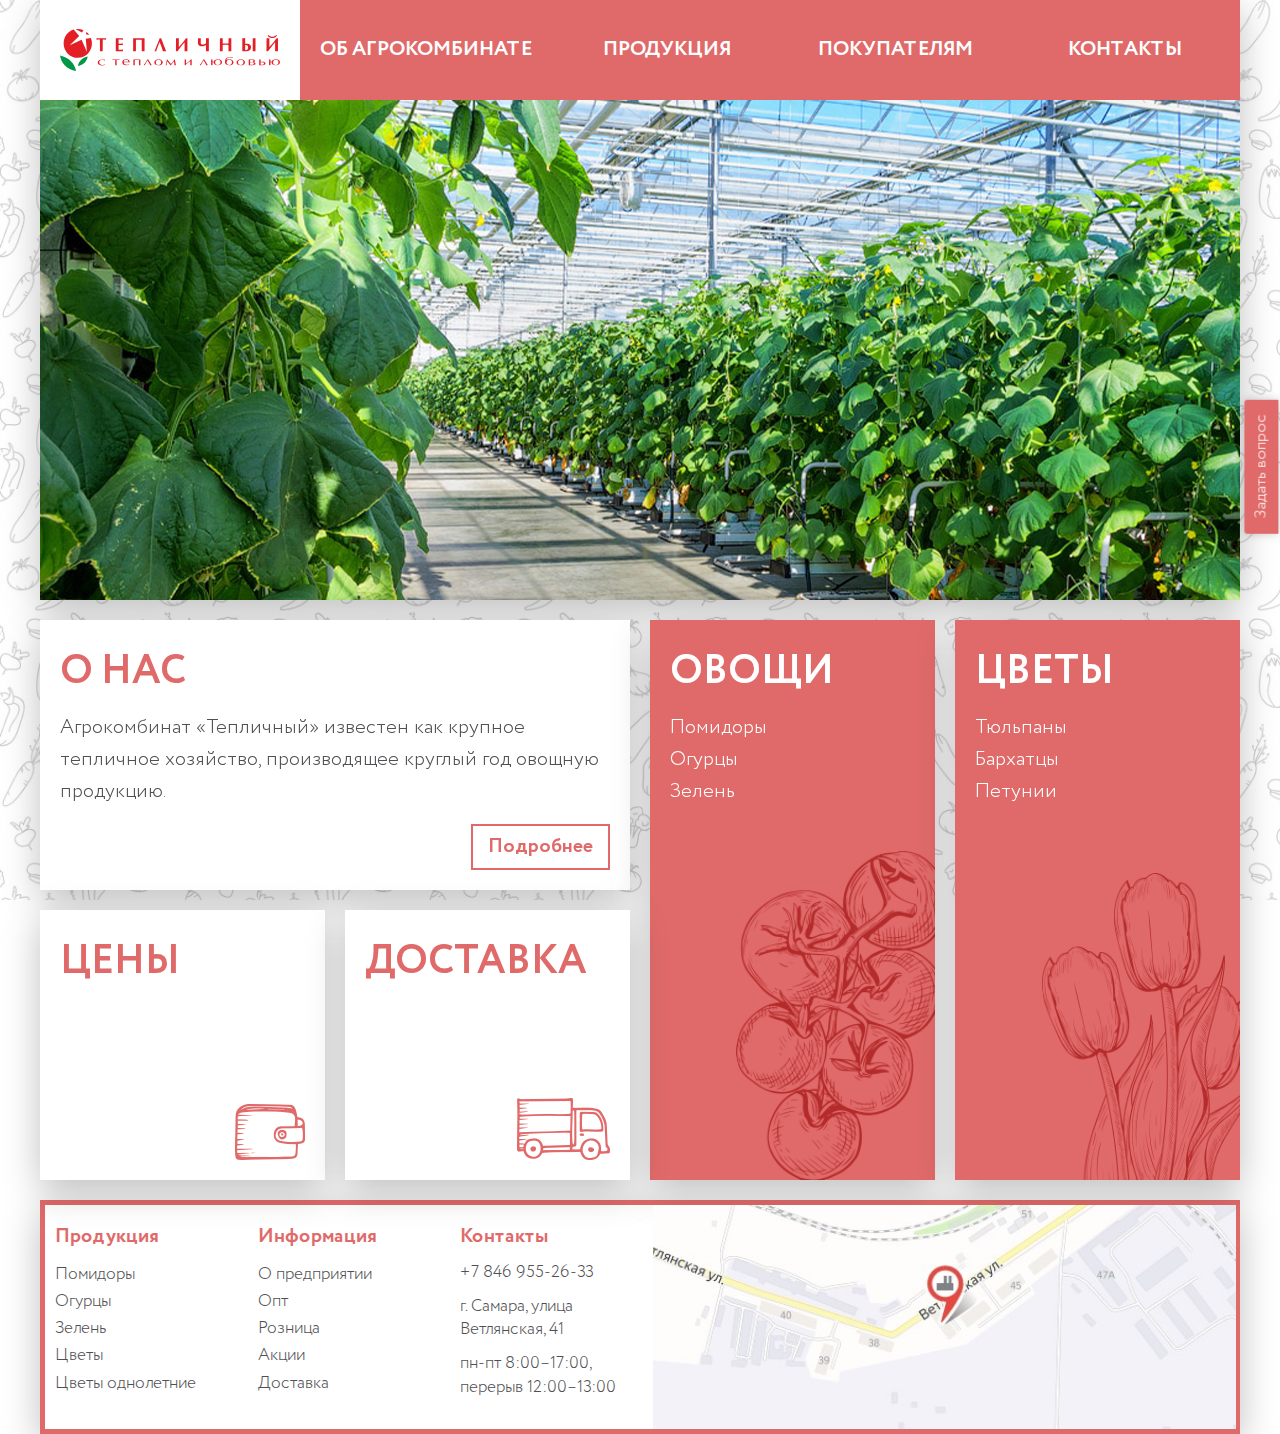
==== commit 5adca53e: "fix logo mainpage" ====
--- a/index.html
+++ b/index.html
@@ -40,7 +40,7 @@
 			<header class="header" id="header">
 				<div class="header__logo">
 					<div>
-						<img src="img/logo.png" alt="ALT">
+						<img src="img/logo-text-right.svg" alt="ALT">
 					</div>
 				</div>
 				<!-- /.header__logo -->
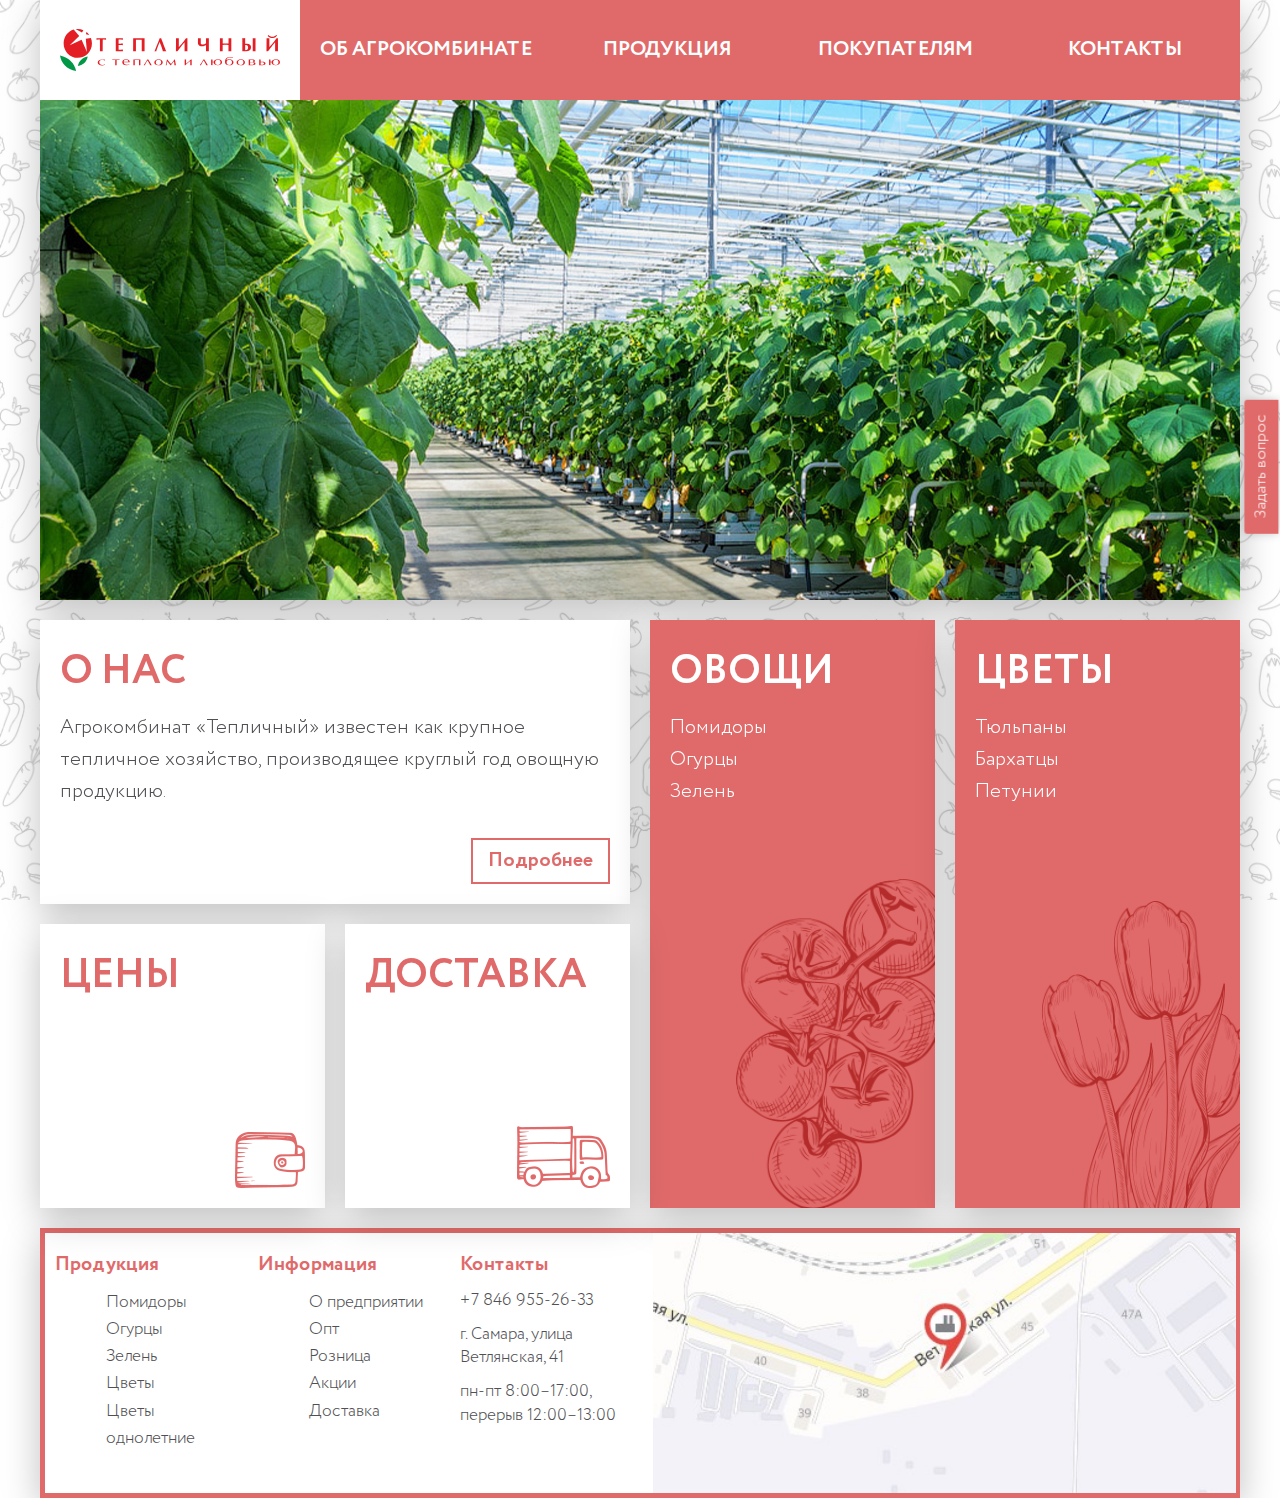
==== commit b37a346c: "add styles WP, edit custom styles" ====
--- a/index.html
+++ b/index.html
@@ -27,7 +27,7 @@
 	<!-- Favicon -->
 	<link rel="shortcut icon" href="img/favicon.png" type="image/x-icon">
 	<!-- Style -->
-	<link rel="stylesheet" href="css/styles.min.css">
+	<link rel="stylesheet" href="css/styles.css">
 
 </head>
 
--- a/css/styles.css
+++ b/css/styles.css
@@ -0,0 +1,7868 @@
+@charset "UTF-8";
+@font-face {
+  font-family: "Circe";
+  font-weight: 300;
+  font-style: normal;
+  font-display: swap;
+  src: url("../fonts/Circe-Light.eot");
+  src: url("../fonts/Circe-Light.eot?#iefix") format("embedded-opentype"), url("../fonts/Circe-Light.woff") format("woff"), url("../fonts/Circe-Light.ttf") format("truetype");
+}
+
+@font-face {
+  font-family: "Circe";
+  font-weight: 400;
+  font-style: normal;
+  font-display: swap;
+  src: url("../fonts/Circe-Regular.eot");
+  src: url("../fonts/Circe-Regular.eot?#iefix") format("embedded-opentype"), url("../fonts/Circe-Regular.woff") format("woff"), url("../fonts/Circe-Regular.ttf") format("truetype");
+}
+
+@font-face {
+  font-family: "Circe";
+  font-weight: bold;
+  font-style: normal;
+  font-display: swap;
+  src: url("../fonts/Circe-Bold.eot");
+  src: url("../fonts/Circe-Bold.eot?#iefix") format("embedded-opentype"), url("../fonts/Circe-Bold.woff") format("woff"), url("../fonts/Circe-Bold.ttf") format("truetype");
+}
+
+/*!
+ * Bootstrap Reboot v4.5.0 (https://getbootstrap.com/)
+ * Copyright 2011-2020 The Bootstrap Authors
+ * Copyright 2011-2020 Twitter, Inc.
+ * Licensed under MIT (https://github.com/twbs/bootstrap/blob/master/LICENSE)
+ * Forked from Normalize.css, licensed MIT (https://github.com/necolas/normalize.css/blob/master/LICENSE.md)
+ */
+*,
+*::before,
+*::after {
+  -webkit-box-sizing: border-box;
+          box-sizing: border-box;
+}
+
+html {
+  font-family: sans-serif;
+  line-height: 1.15;
+  -webkit-text-size-adjust: 100%;
+  -webkit-tap-highlight-color: rgba(0, 0, 0, 0);
+}
+
+article, aside, figcaption, figure, footer, header, hgroup, main, nav, section {
+  display: block;
+}
+
+body {
+  margin: 0;
+  font-family: -apple-system, BlinkMacSystemFont, "Segoe UI", Roboto, "Helvetica Neue", Arial, "Noto Sans", sans-serif, "Apple Color Emoji", "Segoe UI Emoji", "Segoe UI Symbol", "Noto Color Emoji";
+  font-size: 1rem;
+  font-weight: 400;
+  line-height: 1.5;
+  color: #212529;
+  text-align: left;
+  background-color: #ffffff;
+}
+
+[tabindex="-1"]:focus:not(:focus-visible) {
+  outline: 0 !important;
+}
+
+hr {
+  -webkit-box-sizing: content-box;
+          box-sizing: content-box;
+  height: 0;
+  overflow: visible;
+}
+
+h1, h2, h3, h4, h5, h6 {
+  margin-top: 0;
+  margin-bottom: 0.5rem;
+}
+
+p {
+  margin-top: 0;
+  margin-bottom: 1rem;
+}
+
+abbr[title],
+abbr[data-original-title] {
+  text-decoration: underline;
+  -webkit-text-decoration: underline dotted;
+          text-decoration: underline dotted;
+  cursor: help;
+  border-bottom: 0;
+  -webkit-text-decoration-skip-ink: none;
+          text-decoration-skip-ink: none;
+}
+
+address {
+  margin-bottom: 1rem;
+  font-style: normal;
+  line-height: inherit;
+}
+
+ol,
+ul,
+dl {
+  margin-top: 0;
+  margin-bottom: 1rem;
+}
+
+ol ol,
+ul ul,
+ol ul,
+ul ol {
+  margin-bottom: 0;
+}
+
+dt {
+  font-weight: 700;
+}
+
+dd {
+  margin-bottom: .5rem;
+  margin-left: 0;
+}
+
+blockquote {
+  margin: 0 0 1rem;
+}
+
+b,
+strong {
+  font-weight: bolder;
+}
+
+small {
+  font-size: 80%;
+}
+
+sub,
+sup {
+  position: relative;
+  font-size: 75%;
+  line-height: 0;
+  vertical-align: baseline;
+}
+
+sub {
+  bottom: -.25em;
+}
+
+sup {
+  top: -.5em;
+}
+
+a {
+  color: #007bff;
+  text-decoration: none;
+  background-color: transparent;
+}
+
+a:hover {
+  color: #0056b3;
+  text-decoration: underline;
+}
+
+a:not([href]) {
+  color: inherit;
+  text-decoration: none;
+}
+
+a:not([href]):hover {
+  color: inherit;
+  text-decoration: none;
+}
+
+pre,
+code,
+kbd,
+samp {
+  font-family: SFMono-Regular, Menlo, Monaco, Consolas, "Liberation Mono", "Courier New", monospace;
+  font-size: 1em;
+}
+
+pre {
+  margin-top: 0;
+  margin-bottom: 1rem;
+  overflow: auto;
+  -ms-overflow-style: scrollbar;
+}
+
+figure {
+  margin: 0 0 1rem;
+}
+
+img {
+  vertical-align: middle;
+  border-style: none;
+}
+
+svg {
+  overflow: hidden;
+  vertical-align: middle;
+}
+
+table {
+  border-collapse: collapse;
+}
+
+caption {
+  padding-top: 0.75rem;
+  padding-bottom: 0.75rem;
+  color: #6c757d;
+  text-align: left;
+  caption-side: bottom;
+}
+
+th {
+  text-align: inherit;
+}
+
+label {
+  display: inline-block;
+  margin-bottom: 0.5rem;
+}
+
+button {
+  border-radius: 0;
+}
+
+button:focus {
+  outline: 1px dotted;
+  outline: 5px auto -webkit-focus-ring-color;
+}
+
+input,
+button,
+select,
+optgroup,
+textarea {
+  margin: 0;
+  font-family: inherit;
+  font-size: inherit;
+  line-height: inherit;
+}
+
+button,
+input {
+  overflow: visible;
+}
+
+button,
+select {
+  text-transform: none;
+}
+
+[role="button"] {
+  cursor: pointer;
+}
+
+select {
+  word-wrap: normal;
+}
+
+button,
+[type="button"],
+[type="reset"],
+[type="submit"] {
+  -webkit-appearance: button;
+}
+
+button:not(:disabled),
+[type="button"]:not(:disabled),
+[type="reset"]:not(:disabled),
+[type="submit"]:not(:disabled) {
+  cursor: pointer;
+}
+
+button::-moz-focus-inner,
+[type="button"]::-moz-focus-inner,
+[type="reset"]::-moz-focus-inner,
+[type="submit"]::-moz-focus-inner {
+  padding: 0;
+  border-style: none;
+}
+
+input[type="radio"],
+input[type="checkbox"] {
+  -webkit-box-sizing: border-box;
+          box-sizing: border-box;
+  padding: 0;
+}
+
+textarea {
+  overflow: auto;
+  resize: vertical;
+}
+
+fieldset {
+  min-width: 0;
+  padding: 0;
+  margin: 0;
+  border: 0;
+}
+
+legend {
+  display: block;
+  width: 100%;
+  max-width: 100%;
+  padding: 0;
+  margin-bottom: .5rem;
+  font-size: 1.5rem;
+  line-height: inherit;
+  color: inherit;
+  white-space: normal;
+}
+
+progress {
+  vertical-align: baseline;
+}
+
+[type="number"]::-webkit-inner-spin-button,
+[type="number"]::-webkit-outer-spin-button {
+  height: auto;
+}
+
+[type="search"] {
+  outline-offset: -2px;
+  -webkit-appearance: none;
+}
+
+[type="search"]::-webkit-search-decoration {
+  -webkit-appearance: none;
+}
+
+::-webkit-file-upload-button {
+  font: inherit;
+  -webkit-appearance: button;
+}
+
+output {
+  display: inline-block;
+}
+
+summary {
+  display: list-item;
+  cursor: pointer;
+}
+
+template {
+  display: none;
+}
+
+[hidden] {
+  display: none !important;
+}
+
+/*!
+ * Bootstrap Grid v4.5.0 (https://getbootstrap.com/)
+ * Copyright 2011-2020 The Bootstrap Authors
+ * Copyright 2011-2020 Twitter, Inc.
+ * Licensed under MIT (https://github.com/twbs/bootstrap/blob/master/LICENSE)
+ */
+html {
+  -webkit-box-sizing: border-box;
+          box-sizing: border-box;
+  -ms-overflow-style: scrollbar;
+}
+
+*,
+*::before,
+*::after {
+  -webkit-box-sizing: inherit;
+          box-sizing: inherit;
+}
+
+.container {
+  width: 100%;
+  padding-right: 15px;
+  padding-left: 15px;
+  margin-right: auto;
+  margin-left: auto;
+}
+
+@media (min-width: 576px) {
+  .container {
+    max-width: 540px;
+  }
+}
+
+@media (min-width: 768px) {
+  .container {
+    max-width: 720px;
+  }
+}
+
+@media (min-width: 992px) {
+  .container {
+    max-width: 960px;
+  }
+}
+
+@media (min-width: 1260px) {
+  .container {
+    max-width: 1230px;
+  }
+}
+
+.container-fluid, .container-sm, .container-md, .container-lg, .container-xl {
+  width: 100%;
+  padding-right: 15px;
+  padding-left: 15px;
+  margin-right: auto;
+  margin-left: auto;
+}
+
+@media (min-width: 576px) {
+  .container, .container-sm {
+    max-width: 540px;
+  }
+}
+
+@media (min-width: 768px) {
+  .container, .container-sm, .container-md {
+    max-width: 720px;
+  }
+}
+
+@media (min-width: 992px) {
+  .container, .container-sm, .container-md, .container-lg {
+    max-width: 960px;
+  }
+}
+
+@media (min-width: 1260px) {
+  .container, .container-sm, .container-md, .container-lg, .container-xl {
+    max-width: 1230px;
+  }
+}
+
+.row {
+  display: -webkit-box;
+  display: -webkit-flex;
+  display: -ms-flexbox;
+  display: flex;
+  -webkit-flex-wrap: wrap;
+      -ms-flex-wrap: wrap;
+          flex-wrap: wrap;
+  margin-right: -15px;
+  margin-left: -15px;
+}
+
+.no-gutters {
+  margin-right: 0;
+  margin-left: 0;
+}
+
+.no-gutters > .col,
+.no-gutters > [class*="col-"] {
+  padding-right: 0;
+  padding-left: 0;
+}
+
+.col-1, .col-2, .col-3, .col-4, .col-5, .col-6, .col-7, .col-8, .col-9, .col-10, .col-11, .col-12, .col,
+.col-auto, .col-sm-1, .col-sm-2, .col-sm-3, .col-sm-4, .col-sm-5, .col-sm-6, .col-sm-7, .col-sm-8, .col-sm-9, .col-sm-10, .col-sm-11, .col-sm-12, .col-sm,
+.col-sm-auto, .col-md-1, .col-md-2, .col-md-3, .col-md-4, .col-md-5, .col-md-6, .col-md-7, .col-md-8, .col-md-9, .col-md-10, .col-md-11, .col-md-12, .col-md,
+.col-md-auto, .col-lg-1, .col-lg-2, .col-lg-3, .col-lg-4, .col-lg-5, .col-lg-6, .col-lg-7, .col-lg-8, .col-lg-9, .col-lg-10, .col-lg-11, .col-lg-12, .col-lg,
+.col-lg-auto, .col-xl-1, .col-xl-2, .col-xl-3, .col-xl-4, .col-xl-5, .col-xl-6, .col-xl-7, .col-xl-8, .col-xl-9, .col-xl-10, .col-xl-11, .col-xl-12, .col-xl,
+.col-xl-auto {
+  position: relative;
+  width: 100%;
+  padding-right: 15px;
+  padding-left: 15px;
+}
+
+.col {
+  -webkit-flex-basis: 0;
+      -ms-flex-preferred-size: 0;
+          flex-basis: 0;
+  -webkit-box-flex: 1;
+  -webkit-flex-grow: 1;
+      -ms-flex-positive: 1;
+          flex-grow: 1;
+  min-width: 0;
+  max-width: 100%;
+}
+
+.row-cols-1 > * {
+  -webkit-box-flex: 0;
+  -webkit-flex: 0 0 100%;
+      -ms-flex: 0 0 100%;
+          flex: 0 0 100%;
+  max-width: 100%;
+}
+
+.row-cols-2 > * {
+  -webkit-box-flex: 0;
+  -webkit-flex: 0 0 50%;
+      -ms-flex: 0 0 50%;
+          flex: 0 0 50%;
+  max-width: 50%;
+}
+
+.row-cols-3 > * {
+  -webkit-box-flex: 0;
+  -webkit-flex: 0 0 33.33333%;
+      -ms-flex: 0 0 33.33333%;
+          flex: 0 0 33.33333%;
+  max-width: 33.33333%;
+}
+
+.row-cols-4 > * {
+  -webkit-box-flex: 0;
+  -webkit-flex: 0 0 25%;
+      -ms-flex: 0 0 25%;
+          flex: 0 0 25%;
+  max-width: 25%;
+}
+
+.row-cols-5 > * {
+  -webkit-box-flex: 0;
+  -webkit-flex: 0 0 20%;
+      -ms-flex: 0 0 20%;
+          flex: 0 0 20%;
+  max-width: 20%;
+}
+
+.row-cols-6 > * {
+  -webkit-box-flex: 0;
+  -webkit-flex: 0 0 16.66667%;
+      -ms-flex: 0 0 16.66667%;
+          flex: 0 0 16.66667%;
+  max-width: 16.66667%;
+}
+
+.col-auto {
+  -webkit-box-flex: 0;
+  -webkit-flex: 0 0 auto;
+      -ms-flex: 0 0 auto;
+          flex: 0 0 auto;
+  width: auto;
+  max-width: 100%;
+}
+
+.col-1 {
+  -webkit-box-flex: 0;
+  -webkit-flex: 0 0 8.33333%;
+      -ms-flex: 0 0 8.33333%;
+          flex: 0 0 8.33333%;
+  max-width: 8.33333%;
+}
+
+.col-2 {
+  -webkit-box-flex: 0;
+  -webkit-flex: 0 0 16.66667%;
+      -ms-flex: 0 0 16.66667%;
+          flex: 0 0 16.66667%;
+  max-width: 16.66667%;
+}
+
+.col-3 {
+  -webkit-box-flex: 0;
+  -webkit-flex: 0 0 25%;
+      -ms-flex: 0 0 25%;
+          flex: 0 0 25%;
+  max-width: 25%;
+}
+
+.col-4 {
+  -webkit-box-flex: 0;
+  -webkit-flex: 0 0 33.33333%;
+      -ms-flex: 0 0 33.33333%;
+          flex: 0 0 33.33333%;
+  max-width: 33.33333%;
+}
+
+.col-5 {
+  -webkit-box-flex: 0;
+  -webkit-flex: 0 0 41.66667%;
+      -ms-flex: 0 0 41.66667%;
+          flex: 0 0 41.66667%;
+  max-width: 41.66667%;
+}
+
+.col-6 {
+  -webkit-box-flex: 0;
+  -webkit-flex: 0 0 50%;
+      -ms-flex: 0 0 50%;
+          flex: 0 0 50%;
+  max-width: 50%;
+}
+
+.col-7 {
+  -webkit-box-flex: 0;
+  -webkit-flex: 0 0 58.33333%;
+      -ms-flex: 0 0 58.33333%;
+          flex: 0 0 58.33333%;
+  max-width: 58.33333%;
+}
+
+.col-8 {
+  -webkit-box-flex: 0;
+  -webkit-flex: 0 0 66.66667%;
+      -ms-flex: 0 0 66.66667%;
+          flex: 0 0 66.66667%;
+  max-width: 66.66667%;
+}
+
+.col-9 {
+  -webkit-box-flex: 0;
+  -webkit-flex: 0 0 75%;
+      -ms-flex: 0 0 75%;
+          flex: 0 0 75%;
+  max-width: 75%;
+}
+
+.col-10 {
+  -webkit-box-flex: 0;
+  -webkit-flex: 0 0 83.33333%;
+      -ms-flex: 0 0 83.33333%;
+          flex: 0 0 83.33333%;
+  max-width: 83.33333%;
+}
+
+.col-11 {
+  -webkit-box-flex: 0;
+  -webkit-flex: 0 0 91.66667%;
+      -ms-flex: 0 0 91.66667%;
+          flex: 0 0 91.66667%;
+  max-width: 91.66667%;
+}
+
+.col-12 {
+  -webkit-box-flex: 0;
+  -webkit-flex: 0 0 100%;
+      -ms-flex: 0 0 100%;
+          flex: 0 0 100%;
+  max-width: 100%;
+}
+
+.order-first {
+  -webkit-box-ordinal-group: 0;
+  -webkit-order: -1;
+      -ms-flex-order: -1;
+          order: -1;
+}
+
+.order-last {
+  -webkit-box-ordinal-group: 14;
+  -webkit-order: 13;
+      -ms-flex-order: 13;
+          order: 13;
+}
+
+.order-0 {
+  -webkit-box-ordinal-group: 1;
+  -webkit-order: 0;
+      -ms-flex-order: 0;
+          order: 0;
+}
+
+.order-1 {
+  -webkit-box-ordinal-group: 2;
+  -webkit-order: 1;
+      -ms-flex-order: 1;
+          order: 1;
+}
+
+.order-2 {
+  -webkit-box-ordinal-group: 3;
+  -webkit-order: 2;
+      -ms-flex-order: 2;
+          order: 2;
+}
+
+.order-3 {
+  -webkit-box-ordinal-group: 4;
+  -webkit-order: 3;
+      -ms-flex-order: 3;
+          order: 3;
+}
+
+.order-4 {
+  -webkit-box-ordinal-group: 5;
+  -webkit-order: 4;
+      -ms-flex-order: 4;
+          order: 4;
+}
+
+.order-5 {
+  -webkit-box-ordinal-group: 6;
+  -webkit-order: 5;
+      -ms-flex-order: 5;
+          order: 5;
+}
+
+.order-6 {
+  -webkit-box-ordinal-group: 7;
+  -webkit-order: 6;
+      -ms-flex-order: 6;
+          order: 6;
+}
+
+.order-7 {
+  -webkit-box-ordinal-group: 8;
+  -webkit-order: 7;
+      -ms-flex-order: 7;
+          order: 7;
+}
+
+.order-8 {
+  -webkit-box-ordinal-group: 9;
+  -webkit-order: 8;
+      -ms-flex-order: 8;
+          order: 8;
+}
+
+.order-9 {
+  -webkit-box-ordinal-group: 10;
+  -webkit-order: 9;
+      -ms-flex-order: 9;
+          order: 9;
+}
+
+.order-10 {
+  -webkit-box-ordinal-group: 11;
+  -webkit-order: 10;
+      -ms-flex-order: 10;
+          order: 10;
+}
+
+.order-11 {
+  -webkit-box-ordinal-group: 12;
+  -webkit-order: 11;
+      -ms-flex-order: 11;
+          order: 11;
+}
+
+.order-12 {
+  -webkit-box-ordinal-group: 13;
+  -webkit-order: 12;
+      -ms-flex-order: 12;
+          order: 12;
+}
+
+.offset-1 {
+  margin-left: 8.33333%;
+}
+
+.offset-2 {
+  margin-left: 16.66667%;
+}
+
+.offset-3 {
+  margin-left: 25%;
+}
+
+.offset-4 {
+  margin-left: 33.33333%;
+}
+
+.offset-5 {
+  margin-left: 41.66667%;
+}
+
+.offset-6 {
+  margin-left: 50%;
+}
+
+.offset-7 {
+  margin-left: 58.33333%;
+}
+
+.offset-8 {
+  margin-left: 66.66667%;
+}
+
+.offset-9 {
+  margin-left: 75%;
+}
+
+.offset-10 {
+  margin-left: 83.33333%;
+}
+
+.offset-11 {
+  margin-left: 91.66667%;
+}
+
+@media (min-width: 576px) {
+  .col-sm {
+    -webkit-flex-basis: 0;
+        -ms-flex-preferred-size: 0;
+            flex-basis: 0;
+    -webkit-box-flex: 1;
+    -webkit-flex-grow: 1;
+        -ms-flex-positive: 1;
+            flex-grow: 1;
+    min-width: 0;
+    max-width: 100%;
+  }
+  .row-cols-sm-1 > * {
+    -webkit-box-flex: 0;
+    -webkit-flex: 0 0 100%;
+        -ms-flex: 0 0 100%;
+            flex: 0 0 100%;
+    max-width: 100%;
+  }
+  .row-cols-sm-2 > * {
+    -webkit-box-flex: 0;
+    -webkit-flex: 0 0 50%;
+        -ms-flex: 0 0 50%;
+            flex: 0 0 50%;
+    max-width: 50%;
+  }
+  .row-cols-sm-3 > * {
+    -webkit-box-flex: 0;
+    -webkit-flex: 0 0 33.33333%;
+        -ms-flex: 0 0 33.33333%;
+            flex: 0 0 33.33333%;
+    max-width: 33.33333%;
+  }
+  .row-cols-sm-4 > * {
+    -webkit-box-flex: 0;
+    -webkit-flex: 0 0 25%;
+        -ms-flex: 0 0 25%;
+            flex: 0 0 25%;
+    max-width: 25%;
+  }
+  .row-cols-sm-5 > * {
+    -webkit-box-flex: 0;
+    -webkit-flex: 0 0 20%;
+        -ms-flex: 0 0 20%;
+            flex: 0 0 20%;
+    max-width: 20%;
+  }
+  .row-cols-sm-6 > * {
+    -webkit-box-flex: 0;
+    -webkit-flex: 0 0 16.66667%;
+        -ms-flex: 0 0 16.66667%;
+            flex: 0 0 16.66667%;
+    max-width: 16.66667%;
+  }
+  .col-sm-auto {
+    -webkit-box-flex: 0;
+    -webkit-flex: 0 0 auto;
+        -ms-flex: 0 0 auto;
+            flex: 0 0 auto;
+    width: auto;
+    max-width: 100%;
+  }
+  .col-sm-1 {
+    -webkit-box-flex: 0;
+    -webkit-flex: 0 0 8.33333%;
+        -ms-flex: 0 0 8.33333%;
+            flex: 0 0 8.33333%;
+    max-width: 8.33333%;
+  }
+  .col-sm-2 {
+    -webkit-box-flex: 0;
+    -webkit-flex: 0 0 16.66667%;
+        -ms-flex: 0 0 16.66667%;
+            flex: 0 0 16.66667%;
+    max-width: 16.66667%;
+  }
+  .col-sm-3 {
+    -webkit-box-flex: 0;
+    -webkit-flex: 0 0 25%;
+        -ms-flex: 0 0 25%;
+            flex: 0 0 25%;
+    max-width: 25%;
+  }
+  .col-sm-4 {
+    -webkit-box-flex: 0;
+    -webkit-flex: 0 0 33.33333%;
+        -ms-flex: 0 0 33.33333%;
+            flex: 0 0 33.33333%;
+    max-width: 33.33333%;
+  }
+  .col-sm-5 {
+    -webkit-box-flex: 0;
+    -webkit-flex: 0 0 41.66667%;
+        -ms-flex: 0 0 41.66667%;
+            flex: 0 0 41.66667%;
+    max-width: 41.66667%;
+  }
+  .col-sm-6 {
+    -webkit-box-flex: 0;
+    -webkit-flex: 0 0 50%;
+        -ms-flex: 0 0 50%;
+            flex: 0 0 50%;
+    max-width: 50%;
+  }
+  .col-sm-7 {
+    -webkit-box-flex: 0;
+    -webkit-flex: 0 0 58.33333%;
+        -ms-flex: 0 0 58.33333%;
+            flex: 0 0 58.33333%;
+    max-width: 58.33333%;
+  }
+  .col-sm-8 {
+    -webkit-box-flex: 0;
+    -webkit-flex: 0 0 66.66667%;
+        -ms-flex: 0 0 66.66667%;
+            flex: 0 0 66.66667%;
+    max-width: 66.66667%;
+  }
+  .col-sm-9 {
+    -webkit-box-flex: 0;
+    -webkit-flex: 0 0 75%;
+        -ms-flex: 0 0 75%;
+            flex: 0 0 75%;
+    max-width: 75%;
+  }
+  .col-sm-10 {
+    -webkit-box-flex: 0;
+    -webkit-flex: 0 0 83.33333%;
+        -ms-flex: 0 0 83.33333%;
+            flex: 0 0 83.33333%;
+    max-width: 83.33333%;
+  }
+  .col-sm-11 {
+    -webkit-box-flex: 0;
+    -webkit-flex: 0 0 91.66667%;
+        -ms-flex: 0 0 91.66667%;
+            flex: 0 0 91.66667%;
+    max-width: 91.66667%;
+  }
+  .col-sm-12 {
+    -webkit-box-flex: 0;
+    -webkit-flex: 0 0 100%;
+        -ms-flex: 0 0 100%;
+            flex: 0 0 100%;
+    max-width: 100%;
+  }
+  .order-sm-first {
+    -webkit-box-ordinal-group: 0;
+    -webkit-order: -1;
+        -ms-flex-order: -1;
+            order: -1;
+  }
+  .order-sm-last {
+    -webkit-box-ordinal-group: 14;
+    -webkit-order: 13;
+        -ms-flex-order: 13;
+            order: 13;
+  }
+  .order-sm-0 {
+    -webkit-box-ordinal-group: 1;
+    -webkit-order: 0;
+        -ms-flex-order: 0;
+            order: 0;
+  }
+  .order-sm-1 {
+    -webkit-box-ordinal-group: 2;
+    -webkit-order: 1;
+        -ms-flex-order: 1;
+            order: 1;
+  }
+  .order-sm-2 {
+    -webkit-box-ordinal-group: 3;
+    -webkit-order: 2;
+        -ms-flex-order: 2;
+            order: 2;
+  }
+  .order-sm-3 {
+    -webkit-box-ordinal-group: 4;
+    -webkit-order: 3;
+        -ms-flex-order: 3;
+            order: 3;
+  }
+  .order-sm-4 {
+    -webkit-box-ordinal-group: 5;
+    -webkit-order: 4;
+        -ms-flex-order: 4;
+            order: 4;
+  }
+  .order-sm-5 {
+    -webkit-box-ordinal-group: 6;
+    -webkit-order: 5;
+        -ms-flex-order: 5;
+            order: 5;
+  }
+  .order-sm-6 {
+    -webkit-box-ordinal-group: 7;
+    -webkit-order: 6;
+        -ms-flex-order: 6;
+            order: 6;
+  }
+  .order-sm-7 {
+    -webkit-box-ordinal-group: 8;
+    -webkit-order: 7;
+        -ms-flex-order: 7;
+            order: 7;
+  }
+  .order-sm-8 {
+    -webkit-box-ordinal-group: 9;
+    -webkit-order: 8;
+        -ms-flex-order: 8;
+            order: 8;
+  }
+  .order-sm-9 {
+    -webkit-box-ordinal-group: 10;
+    -webkit-order: 9;
+        -ms-flex-order: 9;
+            order: 9;
+  }
+  .order-sm-10 {
+    -webkit-box-ordinal-group: 11;
+    -webkit-order: 10;
+        -ms-flex-order: 10;
+            order: 10;
+  }
+  .order-sm-11 {
+    -webkit-box-ordinal-group: 12;
+    -webkit-order: 11;
+        -ms-flex-order: 11;
+            order: 11;
+  }
+  .order-sm-12 {
+    -webkit-box-ordinal-group: 13;
+    -webkit-order: 12;
+        -ms-flex-order: 12;
+            order: 12;
+  }
+  .offset-sm-0 {
+    margin-left: 0;
+  }
+  .offset-sm-1 {
+    margin-left: 8.33333%;
+  }
+  .offset-sm-2 {
+    margin-left: 16.66667%;
+  }
+  .offset-sm-3 {
+    margin-left: 25%;
+  }
+  .offset-sm-4 {
+    margin-left: 33.33333%;
+  }
+  .offset-sm-5 {
+    margin-left: 41.66667%;
+  }
+  .offset-sm-6 {
+    margin-left: 50%;
+  }
+  .offset-sm-7 {
+    margin-left: 58.33333%;
+  }
+  .offset-sm-8 {
+    margin-left: 66.66667%;
+  }
+  .offset-sm-9 {
+    margin-left: 75%;
+  }
+  .offset-sm-10 {
+    margin-left: 83.33333%;
+  }
+  .offset-sm-11 {
+    margin-left: 91.66667%;
+  }
+}
+
+@media (min-width: 768px) {
+  .col-md {
+    -webkit-flex-basis: 0;
+        -ms-flex-preferred-size: 0;
+            flex-basis: 0;
+    -webkit-box-flex: 1;
+    -webkit-flex-grow: 1;
+        -ms-flex-positive: 1;
+            flex-grow: 1;
+    min-width: 0;
+    max-width: 100%;
+  }
+  .row-cols-md-1 > * {
+    -webkit-box-flex: 0;
+    -webkit-flex: 0 0 100%;
+        -ms-flex: 0 0 100%;
+            flex: 0 0 100%;
+    max-width: 100%;
+  }
+  .row-cols-md-2 > * {
+    -webkit-box-flex: 0;
+    -webkit-flex: 0 0 50%;
+        -ms-flex: 0 0 50%;
+            flex: 0 0 50%;
+    max-width: 50%;
+  }
+  .row-cols-md-3 > * {
+    -webkit-box-flex: 0;
+    -webkit-flex: 0 0 33.33333%;
+        -ms-flex: 0 0 33.33333%;
+            flex: 0 0 33.33333%;
+    max-width: 33.33333%;
+  }
+  .row-cols-md-4 > * {
+    -webkit-box-flex: 0;
+    -webkit-flex: 0 0 25%;
+        -ms-flex: 0 0 25%;
+            flex: 0 0 25%;
+    max-width: 25%;
+  }
+  .row-cols-md-5 > * {
+    -webkit-box-flex: 0;
+    -webkit-flex: 0 0 20%;
+        -ms-flex: 0 0 20%;
+            flex: 0 0 20%;
+    max-width: 20%;
+  }
+  .row-cols-md-6 > * {
+    -webkit-box-flex: 0;
+    -webkit-flex: 0 0 16.66667%;
+        -ms-flex: 0 0 16.66667%;
+            flex: 0 0 16.66667%;
+    max-width: 16.66667%;
+  }
+  .col-md-auto {
+    -webkit-box-flex: 0;
+    -webkit-flex: 0 0 auto;
+        -ms-flex: 0 0 auto;
+            flex: 0 0 auto;
+    width: auto;
+    max-width: 100%;
+  }
+  .col-md-1 {
+    -webkit-box-flex: 0;
+    -webkit-flex: 0 0 8.33333%;
+        -ms-flex: 0 0 8.33333%;
+            flex: 0 0 8.33333%;
+    max-width: 8.33333%;
+  }
+  .col-md-2 {
+    -webkit-box-flex: 0;
+    -webkit-flex: 0 0 16.66667%;
+        -ms-flex: 0 0 16.66667%;
+            flex: 0 0 16.66667%;
+    max-width: 16.66667%;
+  }
+  .col-md-3 {
+    -webkit-box-flex: 0;
+    -webkit-flex: 0 0 25%;
+        -ms-flex: 0 0 25%;
+            flex: 0 0 25%;
+    max-width: 25%;
+  }
+  .col-md-4 {
+    -webkit-box-flex: 0;
+    -webkit-flex: 0 0 33.33333%;
+        -ms-flex: 0 0 33.33333%;
+            flex: 0 0 33.33333%;
+    max-width: 33.33333%;
+  }
+  .col-md-5 {
+    -webkit-box-flex: 0;
+    -webkit-flex: 0 0 41.66667%;
+        -ms-flex: 0 0 41.66667%;
+            flex: 0 0 41.66667%;
+    max-width: 41.66667%;
+  }
+  .col-md-6 {
+    -webkit-box-flex: 0;
+    -webkit-flex: 0 0 50%;
+        -ms-flex: 0 0 50%;
+            flex: 0 0 50%;
+    max-width: 50%;
+  }
+  .col-md-7 {
+    -webkit-box-flex: 0;
+    -webkit-flex: 0 0 58.33333%;
+        -ms-flex: 0 0 58.33333%;
+            flex: 0 0 58.33333%;
+    max-width: 58.33333%;
+  }
+  .col-md-8 {
+    -webkit-box-flex: 0;
+    -webkit-flex: 0 0 66.66667%;
+        -ms-flex: 0 0 66.66667%;
+            flex: 0 0 66.66667%;
+    max-width: 66.66667%;
+  }
+  .col-md-9 {
+    -webkit-box-flex: 0;
+    -webkit-flex: 0 0 75%;
+        -ms-flex: 0 0 75%;
+            flex: 0 0 75%;
+    max-width: 75%;
+  }
+  .col-md-10 {
+    -webkit-box-flex: 0;
+    -webkit-flex: 0 0 83.33333%;
+        -ms-flex: 0 0 83.33333%;
+            flex: 0 0 83.33333%;
+    max-width: 83.33333%;
+  }
+  .col-md-11 {
+    -webkit-box-flex: 0;
+    -webkit-flex: 0 0 91.66667%;
+        -ms-flex: 0 0 91.66667%;
+            flex: 0 0 91.66667%;
+    max-width: 91.66667%;
+  }
+  .col-md-12 {
+    -webkit-box-flex: 0;
+    -webkit-flex: 0 0 100%;
+        -ms-flex: 0 0 100%;
+            flex: 0 0 100%;
+    max-width: 100%;
+  }
+  .order-md-first {
+    -webkit-box-ordinal-group: 0;
+    -webkit-order: -1;
+        -ms-flex-order: -1;
+            order: -1;
+  }
+  .order-md-last {
+    -webkit-box-ordinal-group: 14;
+    -webkit-order: 13;
+        -ms-flex-order: 13;
+            order: 13;
+  }
+  .order-md-0 {
+    -webkit-box-ordinal-group: 1;
+    -webkit-order: 0;
+        -ms-flex-order: 0;
+            order: 0;
+  }
+  .order-md-1 {
+    -webkit-box-ordinal-group: 2;
+    -webkit-order: 1;
+        -ms-flex-order: 1;
+            order: 1;
+  }
+  .order-md-2 {
+    -webkit-box-ordinal-group: 3;
+    -webkit-order: 2;
+        -ms-flex-order: 2;
+            order: 2;
+  }
+  .order-md-3 {
+    -webkit-box-ordinal-group: 4;
+    -webkit-order: 3;
+        -ms-flex-order: 3;
+            order: 3;
+  }
+  .order-md-4 {
+    -webkit-box-ordinal-group: 5;
+    -webkit-order: 4;
+        -ms-flex-order: 4;
+            order: 4;
+  }
+  .order-md-5 {
+    -webkit-box-ordinal-group: 6;
+    -webkit-order: 5;
+        -ms-flex-order: 5;
+            order: 5;
+  }
+  .order-md-6 {
+    -webkit-box-ordinal-group: 7;
+    -webkit-order: 6;
+        -ms-flex-order: 6;
+            order: 6;
+  }
+  .order-md-7 {
+    -webkit-box-ordinal-group: 8;
+    -webkit-order: 7;
+        -ms-flex-order: 7;
+            order: 7;
+  }
+  .order-md-8 {
+    -webkit-box-ordinal-group: 9;
+    -webkit-order: 8;
+        -ms-flex-order: 8;
+            order: 8;
+  }
+  .order-md-9 {
+    -webkit-box-ordinal-group: 10;
+    -webkit-order: 9;
+        -ms-flex-order: 9;
+            order: 9;
+  }
+  .order-md-10 {
+    -webkit-box-ordinal-group: 11;
+    -webkit-order: 10;
+        -ms-flex-order: 10;
+            order: 10;
+  }
+  .order-md-11 {
+    -webkit-box-ordinal-group: 12;
+    -webkit-order: 11;
+        -ms-flex-order: 11;
+            order: 11;
+  }
+  .order-md-12 {
+    -webkit-box-ordinal-group: 13;
+    -webkit-order: 12;
+        -ms-flex-order: 12;
+            order: 12;
+  }
+  .offset-md-0 {
+    margin-left: 0;
+  }
+  .offset-md-1 {
+    margin-left: 8.33333%;
+  }
+  .offset-md-2 {
+    margin-left: 16.66667%;
+  }
+  .offset-md-3 {
+    margin-left: 25%;
+  }
+  .offset-md-4 {
+    margin-left: 33.33333%;
+  }
+  .offset-md-5 {
+    margin-left: 41.66667%;
+  }
+  .offset-md-6 {
+    margin-left: 50%;
+  }
+  .offset-md-7 {
+    margin-left: 58.33333%;
+  }
+  .offset-md-8 {
+    margin-left: 66.66667%;
+  }
+  .offset-md-9 {
+    margin-left: 75%;
+  }
+  .offset-md-10 {
+    margin-left: 83.33333%;
+  }
+  .offset-md-11 {
+    margin-left: 91.66667%;
+  }
+}
+
+@media (min-width: 992px) {
+  .col-lg {
+    -webkit-flex-basis: 0;
+        -ms-flex-preferred-size: 0;
+            flex-basis: 0;
+    -webkit-box-flex: 1;
+    -webkit-flex-grow: 1;
+        -ms-flex-positive: 1;
+            flex-grow: 1;
+    min-width: 0;
+    max-width: 100%;
+  }
+  .row-cols-lg-1 > * {
+    -webkit-box-flex: 0;
+    -webkit-flex: 0 0 100%;
+        -ms-flex: 0 0 100%;
+            flex: 0 0 100%;
+    max-width: 100%;
+  }
+  .row-cols-lg-2 > * {
+    -webkit-box-flex: 0;
+    -webkit-flex: 0 0 50%;
+        -ms-flex: 0 0 50%;
+            flex: 0 0 50%;
+    max-width: 50%;
+  }
+  .row-cols-lg-3 > * {
+    -webkit-box-flex: 0;
+    -webkit-flex: 0 0 33.33333%;
+        -ms-flex: 0 0 33.33333%;
+            flex: 0 0 33.33333%;
+    max-width: 33.33333%;
+  }
+  .row-cols-lg-4 > * {
+    -webkit-box-flex: 0;
+    -webkit-flex: 0 0 25%;
+        -ms-flex: 0 0 25%;
+            flex: 0 0 25%;
+    max-width: 25%;
+  }
+  .row-cols-lg-5 > * {
+    -webkit-box-flex: 0;
+    -webkit-flex: 0 0 20%;
+        -ms-flex: 0 0 20%;
+            flex: 0 0 20%;
+    max-width: 20%;
+  }
+  .row-cols-lg-6 > * {
+    -webkit-box-flex: 0;
+    -webkit-flex: 0 0 16.66667%;
+        -ms-flex: 0 0 16.66667%;
+            flex: 0 0 16.66667%;
+    max-width: 16.66667%;
+  }
+  .col-lg-auto {
+    -webkit-box-flex: 0;
+    -webkit-flex: 0 0 auto;
+        -ms-flex: 0 0 auto;
+            flex: 0 0 auto;
+    width: auto;
+    max-width: 100%;
+  }
+  .col-lg-1 {
+    -webkit-box-flex: 0;
+    -webkit-flex: 0 0 8.33333%;
+        -ms-flex: 0 0 8.33333%;
+            flex: 0 0 8.33333%;
+    max-width: 8.33333%;
+  }
+  .col-lg-2 {
+    -webkit-box-flex: 0;
+    -webkit-flex: 0 0 16.66667%;
+        -ms-flex: 0 0 16.66667%;
+            flex: 0 0 16.66667%;
+    max-width: 16.66667%;
+  }
+  .col-lg-3 {
+    -webkit-box-flex: 0;
+    -webkit-flex: 0 0 25%;
+        -ms-flex: 0 0 25%;
+            flex: 0 0 25%;
+    max-width: 25%;
+  }
+  .col-lg-4 {
+    -webkit-box-flex: 0;
+    -webkit-flex: 0 0 33.33333%;
+        -ms-flex: 0 0 33.33333%;
+            flex: 0 0 33.33333%;
+    max-width: 33.33333%;
+  }
+  .col-lg-5 {
+    -webkit-box-flex: 0;
+    -webkit-flex: 0 0 41.66667%;
+        -ms-flex: 0 0 41.66667%;
+            flex: 0 0 41.66667%;
+    max-width: 41.66667%;
+  }
+  .col-lg-6 {
+    -webkit-box-flex: 0;
+    -webkit-flex: 0 0 50%;
+        -ms-flex: 0 0 50%;
+            flex: 0 0 50%;
+    max-width: 50%;
+  }
+  .col-lg-7 {
+    -webkit-box-flex: 0;
+    -webkit-flex: 0 0 58.33333%;
+        -ms-flex: 0 0 58.33333%;
+            flex: 0 0 58.33333%;
+    max-width: 58.33333%;
+  }
+  .col-lg-8 {
+    -webkit-box-flex: 0;
+    -webkit-flex: 0 0 66.66667%;
+        -ms-flex: 0 0 66.66667%;
+            flex: 0 0 66.66667%;
+    max-width: 66.66667%;
+  }
+  .col-lg-9 {
+    -webkit-box-flex: 0;
+    -webkit-flex: 0 0 75%;
+        -ms-flex: 0 0 75%;
+            flex: 0 0 75%;
+    max-width: 75%;
+  }
+  .col-lg-10 {
+    -webkit-box-flex: 0;
+    -webkit-flex: 0 0 83.33333%;
+        -ms-flex: 0 0 83.33333%;
+            flex: 0 0 83.33333%;
+    max-width: 83.33333%;
+  }
+  .col-lg-11 {
+    -webkit-box-flex: 0;
+    -webkit-flex: 0 0 91.66667%;
+        -ms-flex: 0 0 91.66667%;
+            flex: 0 0 91.66667%;
+    max-width: 91.66667%;
+  }
+  .col-lg-12 {
+    -webkit-box-flex: 0;
+    -webkit-flex: 0 0 100%;
+        -ms-flex: 0 0 100%;
+            flex: 0 0 100%;
+    max-width: 100%;
+  }
+  .order-lg-first {
+    -webkit-box-ordinal-group: 0;
+    -webkit-order: -1;
+        -ms-flex-order: -1;
+            order: -1;
+  }
+  .order-lg-last {
+    -webkit-box-ordinal-group: 14;
+    -webkit-order: 13;
+        -ms-flex-order: 13;
+            order: 13;
+  }
+  .order-lg-0 {
+    -webkit-box-ordinal-group: 1;
+    -webkit-order: 0;
+        -ms-flex-order: 0;
+            order: 0;
+  }
+  .order-lg-1 {
+    -webkit-box-ordinal-group: 2;
+    -webkit-order: 1;
+        -ms-flex-order: 1;
+            order: 1;
+  }
+  .order-lg-2 {
+    -webkit-box-ordinal-group: 3;
+    -webkit-order: 2;
+        -ms-flex-order: 2;
+            order: 2;
+  }
+  .order-lg-3 {
+    -webkit-box-ordinal-group: 4;
+    -webkit-order: 3;
+        -ms-flex-order: 3;
+            order: 3;
+  }
+  .order-lg-4 {
+    -webkit-box-ordinal-group: 5;
+    -webkit-order: 4;
+        -ms-flex-order: 4;
+            order: 4;
+  }
+  .order-lg-5 {
+    -webkit-box-ordinal-group: 6;
+    -webkit-order: 5;
+        -ms-flex-order: 5;
+            order: 5;
+  }
+  .order-lg-6 {
+    -webkit-box-ordinal-group: 7;
+    -webkit-order: 6;
+        -ms-flex-order: 6;
+            order: 6;
+  }
+  .order-lg-7 {
+    -webkit-box-ordinal-group: 8;
+    -webkit-order: 7;
+        -ms-flex-order: 7;
+            order: 7;
+  }
+  .order-lg-8 {
+    -webkit-box-ordinal-group: 9;
+    -webkit-order: 8;
+        -ms-flex-order: 8;
+            order: 8;
+  }
+  .order-lg-9 {
+    -webkit-box-ordinal-group: 10;
+    -webkit-order: 9;
+        -ms-flex-order: 9;
+            order: 9;
+  }
+  .order-lg-10 {
+    -webkit-box-ordinal-group: 11;
+    -webkit-order: 10;
+        -ms-flex-order: 10;
+            order: 10;
+  }
+  .order-lg-11 {
+    -webkit-box-ordinal-group: 12;
+    -webkit-order: 11;
+        -ms-flex-order: 11;
+            order: 11;
+  }
+  .order-lg-12 {
+    -webkit-box-ordinal-group: 13;
+    -webkit-order: 12;
+        -ms-flex-order: 12;
+            order: 12;
+  }
+  .offset-lg-0 {
+    margin-left: 0;
+  }
+  .offset-lg-1 {
+    margin-left: 8.33333%;
+  }
+  .offset-lg-2 {
+    margin-left: 16.66667%;
+  }
+  .offset-lg-3 {
+    margin-left: 25%;
+  }
+  .offset-lg-4 {
+    margin-left: 33.33333%;
+  }
+  .offset-lg-5 {
+    margin-left: 41.66667%;
+  }
+  .offset-lg-6 {
+    margin-left: 50%;
+  }
+  .offset-lg-7 {
+    margin-left: 58.33333%;
+  }
+  .offset-lg-8 {
+    margin-left: 66.66667%;
+  }
+  .offset-lg-9 {
+    margin-left: 75%;
+  }
+  .offset-lg-10 {
+    margin-left: 83.33333%;
+  }
+  .offset-lg-11 {
+    margin-left: 91.66667%;
+  }
+}
+
+@media (min-width: 1260px) {
+  .col-xl {
+    -webkit-flex-basis: 0;
+        -ms-flex-preferred-size: 0;
+            flex-basis: 0;
+    -webkit-box-flex: 1;
+    -webkit-flex-grow: 1;
+        -ms-flex-positive: 1;
+            flex-grow: 1;
+    min-width: 0;
+    max-width: 100%;
+  }
+  .row-cols-xl-1 > * {
+    -webkit-box-flex: 0;
+    -webkit-flex: 0 0 100%;
+        -ms-flex: 0 0 100%;
+            flex: 0 0 100%;
+    max-width: 100%;
+  }
+  .row-cols-xl-2 > * {
+    -webkit-box-flex: 0;
+    -webkit-flex: 0 0 50%;
+        -ms-flex: 0 0 50%;
+            flex: 0 0 50%;
+    max-width: 50%;
+  }
+  .row-cols-xl-3 > * {
+    -webkit-box-flex: 0;
+    -webkit-flex: 0 0 33.33333%;
+        -ms-flex: 0 0 33.33333%;
+            flex: 0 0 33.33333%;
+    max-width: 33.33333%;
+  }
+  .row-cols-xl-4 > * {
+    -webkit-box-flex: 0;
+    -webkit-flex: 0 0 25%;
+        -ms-flex: 0 0 25%;
+            flex: 0 0 25%;
+    max-width: 25%;
+  }
+  .row-cols-xl-5 > * {
+    -webkit-box-flex: 0;
+    -webkit-flex: 0 0 20%;
+        -ms-flex: 0 0 20%;
+            flex: 0 0 20%;
+    max-width: 20%;
+  }
+  .row-cols-xl-6 > * {
+    -webkit-box-flex: 0;
+    -webkit-flex: 0 0 16.66667%;
+        -ms-flex: 0 0 16.66667%;
+            flex: 0 0 16.66667%;
+    max-width: 16.66667%;
+  }
+  .col-xl-auto {
+    -webkit-box-flex: 0;
+    -webkit-flex: 0 0 auto;
+        -ms-flex: 0 0 auto;
+            flex: 0 0 auto;
+    width: auto;
+    max-width: 100%;
+  }
+  .col-xl-1 {
+    -webkit-box-flex: 0;
+    -webkit-flex: 0 0 8.33333%;
+        -ms-flex: 0 0 8.33333%;
+            flex: 0 0 8.33333%;
+    max-width: 8.33333%;
+  }
+  .col-xl-2 {
+    -webkit-box-flex: 0;
+    -webkit-flex: 0 0 16.66667%;
+        -ms-flex: 0 0 16.66667%;
+            flex: 0 0 16.66667%;
+    max-width: 16.66667%;
+  }
+  .col-xl-3 {
+    -webkit-box-flex: 0;
+    -webkit-flex: 0 0 25%;
+        -ms-flex: 0 0 25%;
+            flex: 0 0 25%;
+    max-width: 25%;
+  }
+  .col-xl-4 {
+    -webkit-box-flex: 0;
+    -webkit-flex: 0 0 33.33333%;
+        -ms-flex: 0 0 33.33333%;
+            flex: 0 0 33.33333%;
+    max-width: 33.33333%;
+  }
+  .col-xl-5 {
+    -webkit-box-flex: 0;
+    -webkit-flex: 0 0 41.66667%;
+        -ms-flex: 0 0 41.66667%;
+            flex: 0 0 41.66667%;
+    max-width: 41.66667%;
+  }
+  .col-xl-6 {
+    -webkit-box-flex: 0;
+    -webkit-flex: 0 0 50%;
+        -ms-flex: 0 0 50%;
+            flex: 0 0 50%;
+    max-width: 50%;
+  }
+  .col-xl-7 {
+    -webkit-box-flex: 0;
+    -webkit-flex: 0 0 58.33333%;
+        -ms-flex: 0 0 58.33333%;
+            flex: 0 0 58.33333%;
+    max-width: 58.33333%;
+  }
+  .col-xl-8 {
+    -webkit-box-flex: 0;
+    -webkit-flex: 0 0 66.66667%;
+        -ms-flex: 0 0 66.66667%;
+            flex: 0 0 66.66667%;
+    max-width: 66.66667%;
+  }
+  .col-xl-9 {
+    -webkit-box-flex: 0;
+    -webkit-flex: 0 0 75%;
+        -ms-flex: 0 0 75%;
+            flex: 0 0 75%;
+    max-width: 75%;
+  }
+  .col-xl-10 {
+    -webkit-box-flex: 0;
+    -webkit-flex: 0 0 83.33333%;
+        -ms-flex: 0 0 83.33333%;
+            flex: 0 0 83.33333%;
+    max-width: 83.33333%;
+  }
+  .col-xl-11 {
+    -webkit-box-flex: 0;
+    -webkit-flex: 0 0 91.66667%;
+        -ms-flex: 0 0 91.66667%;
+            flex: 0 0 91.66667%;
+    max-width: 91.66667%;
+  }
+  .col-xl-12 {
+    -webkit-box-flex: 0;
+    -webkit-flex: 0 0 100%;
+        -ms-flex: 0 0 100%;
+            flex: 0 0 100%;
+    max-width: 100%;
+  }
+  .order-xl-first {
+    -webkit-box-ordinal-group: 0;
+    -webkit-order: -1;
+        -ms-flex-order: -1;
+            order: -1;
+  }
+  .order-xl-last {
+    -webkit-box-ordinal-group: 14;
+    -webkit-order: 13;
+        -ms-flex-order: 13;
+            order: 13;
+  }
+  .order-xl-0 {
+    -webkit-box-ordinal-group: 1;
+    -webkit-order: 0;
+        -ms-flex-order: 0;
+            order: 0;
+  }
+  .order-xl-1 {
+    -webkit-box-ordinal-group: 2;
+    -webkit-order: 1;
+        -ms-flex-order: 1;
+            order: 1;
+  }
+  .order-xl-2 {
+    -webkit-box-ordinal-group: 3;
+    -webkit-order: 2;
+        -ms-flex-order: 2;
+            order: 2;
+  }
+  .order-xl-3 {
+    -webkit-box-ordinal-group: 4;
+    -webkit-order: 3;
+        -ms-flex-order: 3;
+            order: 3;
+  }
+  .order-xl-4 {
+    -webkit-box-ordinal-group: 5;
+    -webkit-order: 4;
+        -ms-flex-order: 4;
+            order: 4;
+  }
+  .order-xl-5 {
+    -webkit-box-ordinal-group: 6;
+    -webkit-order: 5;
+        -ms-flex-order: 5;
+            order: 5;
+  }
+  .order-xl-6 {
+    -webkit-box-ordinal-group: 7;
+    -webkit-order: 6;
+        -ms-flex-order: 6;
+            order: 6;
+  }
+  .order-xl-7 {
+    -webkit-box-ordinal-group: 8;
+    -webkit-order: 7;
+        -ms-flex-order: 7;
+            order: 7;
+  }
+  .order-xl-8 {
+    -webkit-box-ordinal-group: 9;
+    -webkit-order: 8;
+        -ms-flex-order: 8;
+            order: 8;
+  }
+  .order-xl-9 {
+    -webkit-box-ordinal-group: 10;
+    -webkit-order: 9;
+        -ms-flex-order: 9;
+            order: 9;
+  }
+  .order-xl-10 {
+    -webkit-box-ordinal-group: 11;
+    -webkit-order: 10;
+        -ms-flex-order: 10;
+            order: 10;
+  }
+  .order-xl-11 {
+    -webkit-box-ordinal-group: 12;
+    -webkit-order: 11;
+        -ms-flex-order: 11;
+            order: 11;
+  }
+  .order-xl-12 {
+    -webkit-box-ordinal-group: 13;
+    -webkit-order: 12;
+        -ms-flex-order: 12;
+            order: 12;
+  }
+  .offset-xl-0 {
+    margin-left: 0;
+  }
+  .offset-xl-1 {
+    margin-left: 8.33333%;
+  }
+  .offset-xl-2 {
+    margin-left: 16.66667%;
+  }
+  .offset-xl-3 {
+    margin-left: 25%;
+  }
+  .offset-xl-4 {
+    margin-left: 33.33333%;
+  }
+  .offset-xl-5 {
+    margin-left: 41.66667%;
+  }
+  .offset-xl-6 {
+    margin-left: 50%;
+  }
+  .offset-xl-7 {
+    margin-left: 58.33333%;
+  }
+  .offset-xl-8 {
+    margin-left: 66.66667%;
+  }
+  .offset-xl-9 {
+    margin-left: 75%;
+  }
+  .offset-xl-10 {
+    margin-left: 83.33333%;
+  }
+  .offset-xl-11 {
+    margin-left: 91.66667%;
+  }
+}
+
+.d-none {
+  display: none !important;
+}
+
+.d-inline {
+  display: inline !important;
+}
+
+.d-inline-block {
+  display: inline-block !important;
+}
+
+.d-block {
+  display: block !important;
+}
+
+.d-table {
+  display: table !important;
+}
+
+.d-table-row {
+  display: table-row !important;
+}
+
+.d-table-cell {
+  display: table-cell !important;
+}
+
+.d-flex {
+  display: -webkit-box !important;
+  display: -webkit-flex !important;
+  display: -ms-flexbox !important;
+  display: flex !important;
+}
+
+.d-inline-flex {
+  display: -webkit-inline-box !important;
+  display: -webkit-inline-flex !important;
+  display: -ms-inline-flexbox !important;
+  display: inline-flex !important;
+}
+
+@media (min-width: 576px) {
+  .d-sm-none {
+    display: none !important;
+  }
+  .d-sm-inline {
+    display: inline !important;
+  }
+  .d-sm-inline-block {
+    display: inline-block !important;
+  }
+  .d-sm-block {
+    display: block !important;
+  }
+  .d-sm-table {
+    display: table !important;
+  }
+  .d-sm-table-row {
+    display: table-row !important;
+  }
+  .d-sm-table-cell {
+    display: table-cell !important;
+  }
+  .d-sm-flex {
+    display: -webkit-box !important;
+    display: -webkit-flex !important;
+    display: -ms-flexbox !important;
+    display: flex !important;
+  }
+  .d-sm-inline-flex {
+    display: -webkit-inline-box !important;
+    display: -webkit-inline-flex !important;
+    display: -ms-inline-flexbox !important;
+    display: inline-flex !important;
+  }
+}
+
+@media (min-width: 768px) {
+  .d-md-none {
+    display: none !important;
+  }
+  .d-md-inline {
+    display: inline !important;
+  }
+  .d-md-inline-block {
+    display: inline-block !important;
+  }
+  .d-md-block {
+    display: block !important;
+  }
+  .d-md-table {
+    display: table !important;
+  }
+  .d-md-table-row {
+    display: table-row !important;
+  }
+  .d-md-table-cell {
+    display: table-cell !important;
+  }
+  .d-md-flex {
+    display: -webkit-box !important;
+    display: -webkit-flex !important;
+    display: -ms-flexbox !important;
+    display: flex !important;
+  }
+  .d-md-inline-flex {
+    display: -webkit-inline-box !important;
+    display: -webkit-inline-flex !important;
+    display: -ms-inline-flexbox !important;
+    display: inline-flex !important;
+  }
+}
+
+@media (min-width: 992px) {
+  .d-lg-none {
+    display: none !important;
+  }
+  .d-lg-inline {
+    display: inline !important;
+  }
+  .d-lg-inline-block {
+    display: inline-block !important;
+  }
+  .d-lg-block {
+    display: block !important;
+  }
+  .d-lg-table {
+    display: table !important;
+  }
+  .d-lg-table-row {
+    display: table-row !important;
+  }
+  .d-lg-table-cell {
+    display: table-cell !important;
+  }
+  .d-lg-flex {
+    display: -webkit-box !important;
+    display: -webkit-flex !important;
+    display: -ms-flexbox !important;
+    display: flex !important;
+  }
+  .d-lg-inline-flex {
+    display: -webkit-inline-box !important;
+    display: -webkit-inline-flex !important;
+    display: -ms-inline-flexbox !important;
+    display: inline-flex !important;
+  }
+}
+
+@media (min-width: 1260px) {
+  .d-xl-none {
+    display: none !important;
+  }
+  .d-xl-inline {
+    display: inline !important;
+  }
+  .d-xl-inline-block {
+    display: inline-block !important;
+  }
+  .d-xl-block {
+    display: block !important;
+  }
+  .d-xl-table {
+    display: table !important;
+  }
+  .d-xl-table-row {
+    display: table-row !important;
+  }
+  .d-xl-table-cell {
+    display: table-cell !important;
+  }
+  .d-xl-flex {
+    display: -webkit-box !important;
+    display: -webkit-flex !important;
+    display: -ms-flexbox !important;
+    display: flex !important;
+  }
+  .d-xl-inline-flex {
+    display: -webkit-inline-box !important;
+    display: -webkit-inline-flex !important;
+    display: -ms-inline-flexbox !important;
+    display: inline-flex !important;
+  }
+}
+
+@media print {
+  .d-print-none {
+    display: none !important;
+  }
+  .d-print-inline {
+    display: inline !important;
+  }
+  .d-print-inline-block {
+    display: inline-block !important;
+  }
+  .d-print-block {
+    display: block !important;
+  }
+  .d-print-table {
+    display: table !important;
+  }
+  .d-print-table-row {
+    display: table-row !important;
+  }
+  .d-print-table-cell {
+    display: table-cell !important;
+  }
+  .d-print-flex {
+    display: -webkit-box !important;
+    display: -webkit-flex !important;
+    display: -ms-flexbox !important;
+    display: flex !important;
+  }
+  .d-print-inline-flex {
+    display: -webkit-inline-box !important;
+    display: -webkit-inline-flex !important;
+    display: -ms-inline-flexbox !important;
+    display: inline-flex !important;
+  }
+}
+
+.flex-row {
+  -webkit-box-orient: horizontal !important;
+  -webkit-box-direction: normal !important;
+  -webkit-flex-direction: row !important;
+      -ms-flex-direction: row !important;
+          flex-direction: row !important;
+}
+
+.flex-column {
+  -webkit-box-orient: vertical !important;
+  -webkit-box-direction: normal !important;
+  -webkit-flex-direction: column !important;
+      -ms-flex-direction: column !important;
+          flex-direction: column !important;
+}
+
+.flex-row-reverse {
+  -webkit-box-orient: horizontal !important;
+  -webkit-box-direction: reverse !important;
+  -webkit-flex-direction: row-reverse !important;
+      -ms-flex-direction: row-reverse !important;
+          flex-direction: row-reverse !important;
+}
+
+.flex-column-reverse {
+  -webkit-box-orient: vertical !important;
+  -webkit-box-direction: reverse !important;
+  -webkit-flex-direction: column-reverse !important;
+      -ms-flex-direction: column-reverse !important;
+          flex-direction: column-reverse !important;
+}
+
+.flex-wrap {
+  -webkit-flex-wrap: wrap !important;
+      -ms-flex-wrap: wrap !important;
+          flex-wrap: wrap !important;
+}
+
+.flex-nowrap {
+  -webkit-flex-wrap: nowrap !important;
+      -ms-flex-wrap: nowrap !important;
+          flex-wrap: nowrap !important;
+}
+
+.flex-wrap-reverse {
+  -webkit-flex-wrap: wrap-reverse !important;
+      -ms-flex-wrap: wrap-reverse !important;
+          flex-wrap: wrap-reverse !important;
+}
+
+.flex-fill {
+  -webkit-box-flex: 1 !important;
+  -webkit-flex: 1 1 auto !important;
+      -ms-flex: 1 1 auto !important;
+          flex: 1 1 auto !important;
+}
+
+.flex-grow-0 {
+  -webkit-box-flex: 0 !important;
+  -webkit-flex-grow: 0 !important;
+      -ms-flex-positive: 0 !important;
+          flex-grow: 0 !important;
+}
+
+.flex-grow-1 {
+  -webkit-box-flex: 1 !important;
+  -webkit-flex-grow: 1 !important;
+      -ms-flex-positive: 1 !important;
+          flex-grow: 1 !important;
+}
+
+.flex-shrink-0 {
+  -webkit-flex-shrink: 0 !important;
+      -ms-flex-negative: 0 !important;
+          flex-shrink: 0 !important;
+}
+
+.flex-shrink-1 {
+  -webkit-flex-shrink: 1 !important;
+      -ms-flex-negative: 1 !important;
+          flex-shrink: 1 !important;
+}
+
+.justify-content-start {
+  -webkit-box-pack: start !important;
+  -webkit-justify-content: flex-start !important;
+      -ms-flex-pack: start !important;
+          justify-content: flex-start !important;
+}
+
+.justify-content-end {
+  -webkit-box-pack: end !important;
+  -webkit-justify-content: flex-end !important;
+      -ms-flex-pack: end !important;
+          justify-content: flex-end !important;
+}
+
+.justify-content-center {
+  -webkit-box-pack: center !important;
+  -webkit-justify-content: center !important;
+      -ms-flex-pack: center !important;
+          justify-content: center !important;
+}
+
+.justify-content-between {
+  -webkit-box-pack: justify !important;
+  -webkit-justify-content: space-between !important;
+      -ms-flex-pack: justify !important;
+          justify-content: space-between !important;
+}
+
+.justify-content-around {
+  -webkit-justify-content: space-around !important;
+      -ms-flex-pack: distribute !important;
+          justify-content: space-around !important;
+}
+
+.align-items-start {
+  -webkit-box-align: start !important;
+  -webkit-align-items: flex-start !important;
+      -ms-flex-align: start !important;
+          align-items: flex-start !important;
+}
+
+.align-items-end {
+  -webkit-box-align: end !important;
+  -webkit-align-items: flex-end !important;
+      -ms-flex-align: end !important;
+          align-items: flex-end !important;
+}
+
+.align-items-center {
+  -webkit-box-align: center !important;
+  -webkit-align-items: center !important;
+      -ms-flex-align: center !important;
+          align-items: center !important;
+}
+
+.align-items-baseline {
+  -webkit-box-align: baseline !important;
+  -webkit-align-items: baseline !important;
+      -ms-flex-align: baseline !important;
+          align-items: baseline !important;
+}
+
+.align-items-stretch {
+  -webkit-box-align: stretch !important;
+  -webkit-align-items: stretch !important;
+      -ms-flex-align: stretch !important;
+          align-items: stretch !important;
+}
+
+.align-content-start {
+  -webkit-align-content: flex-start !important;
+      -ms-flex-line-pack: start !important;
+          align-content: flex-start !important;
+}
+
+.align-content-end {
+  -webkit-align-content: flex-end !important;
+      -ms-flex-line-pack: end !important;
+          align-content: flex-end !important;
+}
+
+.align-content-center {
+  -webkit-align-content: center !important;
+      -ms-flex-line-pack: center !important;
+          align-content: center !important;
+}
+
+.align-content-between {
+  -webkit-align-content: space-between !important;
+      -ms-flex-line-pack: justify !important;
+          align-content: space-between !important;
+}
+
+.align-content-around {
+  -webkit-align-content: space-around !important;
+      -ms-flex-line-pack: distribute !important;
+          align-content: space-around !important;
+}
+
+.align-content-stretch {
+  -webkit-align-content: stretch !important;
+      -ms-flex-line-pack: stretch !important;
+          align-content: stretch !important;
+}
+
+.align-self-auto {
+  -webkit-align-self: auto !important;
+      -ms-flex-item-align: auto !important;
+              -ms-grid-row-align: auto !important;
+          align-self: auto !important;
+}
+
+.align-self-start {
+  -webkit-align-self: flex-start !important;
+      -ms-flex-item-align: start !important;
+          align-self: flex-start !important;
+}
+
+.align-self-end {
+  -webkit-align-self: flex-end !important;
+      -ms-flex-item-align: end !important;
+          align-self: flex-end !important;
+}
+
+.align-self-center {
+  -webkit-align-self: center !important;
+      -ms-flex-item-align: center !important;
+              -ms-grid-row-align: center !important;
+          align-self: center !important;
+}
+
+.align-self-baseline {
+  -webkit-align-self: baseline !important;
+      -ms-flex-item-align: baseline !important;
+          align-self: baseline !important;
+}
+
+.align-self-stretch {
+  -webkit-align-self: stretch !important;
+      -ms-flex-item-align: stretch !important;
+              -ms-grid-row-align: stretch !important;
+          align-self: stretch !important;
+}
+
+@media (min-width: 576px) {
+  .flex-sm-row {
+    -webkit-box-orient: horizontal !important;
+    -webkit-box-direction: normal !important;
+    -webkit-flex-direction: row !important;
+        -ms-flex-direction: row !important;
+            flex-direction: row !important;
+  }
+  .flex-sm-column {
+    -webkit-box-orient: vertical !important;
+    -webkit-box-direction: normal !important;
+    -webkit-flex-direction: column !important;
+        -ms-flex-direction: column !important;
+            flex-direction: column !important;
+  }
+  .flex-sm-row-reverse {
+    -webkit-box-orient: horizontal !important;
+    -webkit-box-direction: reverse !important;
+    -webkit-flex-direction: row-reverse !important;
+        -ms-flex-direction: row-reverse !important;
+            flex-direction: row-reverse !important;
+  }
+  .flex-sm-column-reverse {
+    -webkit-box-orient: vertical !important;
+    -webkit-box-direction: reverse !important;
+    -webkit-flex-direction: column-reverse !important;
+        -ms-flex-direction: column-reverse !important;
+            flex-direction: column-reverse !important;
+  }
+  .flex-sm-wrap {
+    -webkit-flex-wrap: wrap !important;
+        -ms-flex-wrap: wrap !important;
+            flex-wrap: wrap !important;
+  }
+  .flex-sm-nowrap {
+    -webkit-flex-wrap: nowrap !important;
+        -ms-flex-wrap: nowrap !important;
+            flex-wrap: nowrap !important;
+  }
+  .flex-sm-wrap-reverse {
+    -webkit-flex-wrap: wrap-reverse !important;
+        -ms-flex-wrap: wrap-reverse !important;
+            flex-wrap: wrap-reverse !important;
+  }
+  .flex-sm-fill {
+    -webkit-box-flex: 1 !important;
+    -webkit-flex: 1 1 auto !important;
+        -ms-flex: 1 1 auto !important;
+            flex: 1 1 auto !important;
+  }
+  .flex-sm-grow-0 {
+    -webkit-box-flex: 0 !important;
+    -webkit-flex-grow: 0 !important;
+        -ms-flex-positive: 0 !important;
+            flex-grow: 0 !important;
+  }
+  .flex-sm-grow-1 {
+    -webkit-box-flex: 1 !important;
+    -webkit-flex-grow: 1 !important;
+        -ms-flex-positive: 1 !important;
+            flex-grow: 1 !important;
+  }
+  .flex-sm-shrink-0 {
+    -webkit-flex-shrink: 0 !important;
+        -ms-flex-negative: 0 !important;
+            flex-shrink: 0 !important;
+  }
+  .flex-sm-shrink-1 {
+    -webkit-flex-shrink: 1 !important;
+        -ms-flex-negative: 1 !important;
+            flex-shrink: 1 !important;
+  }
+  .justify-content-sm-start {
+    -webkit-box-pack: start !important;
+    -webkit-justify-content: flex-start !important;
+        -ms-flex-pack: start !important;
+            justify-content: flex-start !important;
+  }
+  .justify-content-sm-end {
+    -webkit-box-pack: end !important;
+    -webkit-justify-content: flex-end !important;
+        -ms-flex-pack: end !important;
+            justify-content: flex-end !important;
+  }
+  .justify-content-sm-center {
+    -webkit-box-pack: center !important;
+    -webkit-justify-content: center !important;
+        -ms-flex-pack: center !important;
+            justify-content: center !important;
+  }
+  .justify-content-sm-between {
+    -webkit-box-pack: justify !important;
+    -webkit-justify-content: space-between !important;
+        -ms-flex-pack: justify !important;
+            justify-content: space-between !important;
+  }
+  .justify-content-sm-around {
+    -webkit-justify-content: space-around !important;
+        -ms-flex-pack: distribute !important;
+            justify-content: space-around !important;
+  }
+  .align-items-sm-start {
+    -webkit-box-align: start !important;
+    -webkit-align-items: flex-start !important;
+        -ms-flex-align: start !important;
+            align-items: flex-start !important;
+  }
+  .align-items-sm-end {
+    -webkit-box-align: end !important;
+    -webkit-align-items: flex-end !important;
+        -ms-flex-align: end !important;
+            align-items: flex-end !important;
+  }
+  .align-items-sm-center {
+    -webkit-box-align: center !important;
+    -webkit-align-items: center !important;
+        -ms-flex-align: center !important;
+            align-items: center !important;
+  }
+  .align-items-sm-baseline {
+    -webkit-box-align: baseline !important;
+    -webkit-align-items: baseline !important;
+        -ms-flex-align: baseline !important;
+            align-items: baseline !important;
+  }
+  .align-items-sm-stretch {
+    -webkit-box-align: stretch !important;
+    -webkit-align-items: stretch !important;
+        -ms-flex-align: stretch !important;
+            align-items: stretch !important;
+  }
+  .align-content-sm-start {
+    -webkit-align-content: flex-start !important;
+        -ms-flex-line-pack: start !important;
+            align-content: flex-start !important;
+  }
+  .align-content-sm-end {
+    -webkit-align-content: flex-end !important;
+        -ms-flex-line-pack: end !important;
+            align-content: flex-end !important;
+  }
+  .align-content-sm-center {
+    -webkit-align-content: center !important;
+        -ms-flex-line-pack: center !important;
+            align-content: center !important;
+  }
+  .align-content-sm-between {
+    -webkit-align-content: space-between !important;
+        -ms-flex-line-pack: justify !important;
+            align-content: space-between !important;
+  }
+  .align-content-sm-around {
+    -webkit-align-content: space-around !important;
+        -ms-flex-line-pack: distribute !important;
+            align-content: space-around !important;
+  }
+  .align-content-sm-stretch {
+    -webkit-align-content: stretch !important;
+        -ms-flex-line-pack: stretch !important;
+            align-content: stretch !important;
+  }
+  .align-self-sm-auto {
+    -webkit-align-self: auto !important;
+        -ms-flex-item-align: auto !important;
+                -ms-grid-row-align: auto !important;
+            align-self: auto !important;
+  }
+  .align-self-sm-start {
+    -webkit-align-self: flex-start !important;
+        -ms-flex-item-align: start !important;
+            align-self: flex-start !important;
+  }
+  .align-self-sm-end {
+    -webkit-align-self: flex-end !important;
+        -ms-flex-item-align: end !important;
+            align-self: flex-end !important;
+  }
+  .align-self-sm-center {
+    -webkit-align-self: center !important;
+        -ms-flex-item-align: center !important;
+                -ms-grid-row-align: center !important;
+            align-self: center !important;
+  }
+  .align-self-sm-baseline {
+    -webkit-align-self: baseline !important;
+        -ms-flex-item-align: baseline !important;
+            align-self: baseline !important;
+  }
+  .align-self-sm-stretch {
+    -webkit-align-self: stretch !important;
+        -ms-flex-item-align: stretch !important;
+                -ms-grid-row-align: stretch !important;
+            align-self: stretch !important;
+  }
+}
+
+@media (min-width: 768px) {
+  .flex-md-row {
+    -webkit-box-orient: horizontal !important;
+    -webkit-box-direction: normal !important;
+    -webkit-flex-direction: row !important;
+        -ms-flex-direction: row !important;
+            flex-direction: row !important;
+  }
+  .flex-md-column {
+    -webkit-box-orient: vertical !important;
+    -webkit-box-direction: normal !important;
+    -webkit-flex-direction: column !important;
+        -ms-flex-direction: column !important;
+            flex-direction: column !important;
+  }
+  .flex-md-row-reverse {
+    -webkit-box-orient: horizontal !important;
+    -webkit-box-direction: reverse !important;
+    -webkit-flex-direction: row-reverse !important;
+        -ms-flex-direction: row-reverse !important;
+            flex-direction: row-reverse !important;
+  }
+  .flex-md-column-reverse {
+    -webkit-box-orient: vertical !important;
+    -webkit-box-direction: reverse !important;
+    -webkit-flex-direction: column-reverse !important;
+        -ms-flex-direction: column-reverse !important;
+            flex-direction: column-reverse !important;
+  }
+  .flex-md-wrap {
+    -webkit-flex-wrap: wrap !important;
+        -ms-flex-wrap: wrap !important;
+            flex-wrap: wrap !important;
+  }
+  .flex-md-nowrap {
+    -webkit-flex-wrap: nowrap !important;
+        -ms-flex-wrap: nowrap !important;
+            flex-wrap: nowrap !important;
+  }
+  .flex-md-wrap-reverse {
+    -webkit-flex-wrap: wrap-reverse !important;
+        -ms-flex-wrap: wrap-reverse !important;
+            flex-wrap: wrap-reverse !important;
+  }
+  .flex-md-fill {
+    -webkit-box-flex: 1 !important;
+    -webkit-flex: 1 1 auto !important;
+        -ms-flex: 1 1 auto !important;
+            flex: 1 1 auto !important;
+  }
+  .flex-md-grow-0 {
+    -webkit-box-flex: 0 !important;
+    -webkit-flex-grow: 0 !important;
+        -ms-flex-positive: 0 !important;
+            flex-grow: 0 !important;
+  }
+  .flex-md-grow-1 {
+    -webkit-box-flex: 1 !important;
+    -webkit-flex-grow: 1 !important;
+        -ms-flex-positive: 1 !important;
+            flex-grow: 1 !important;
+  }
+  .flex-md-shrink-0 {
+    -webkit-flex-shrink: 0 !important;
+        -ms-flex-negative: 0 !important;
+            flex-shrink: 0 !important;
+  }
+  .flex-md-shrink-1 {
+    -webkit-flex-shrink: 1 !important;
+        -ms-flex-negative: 1 !important;
+            flex-shrink: 1 !important;
+  }
+  .justify-content-md-start {
+    -webkit-box-pack: start !important;
+    -webkit-justify-content: flex-start !important;
+        -ms-flex-pack: start !important;
+            justify-content: flex-start !important;
+  }
+  .justify-content-md-end {
+    -webkit-box-pack: end !important;
+    -webkit-justify-content: flex-end !important;
+        -ms-flex-pack: end !important;
+            justify-content: flex-end !important;
+  }
+  .justify-content-md-center {
+    -webkit-box-pack: center !important;
+    -webkit-justify-content: center !important;
+        -ms-flex-pack: center !important;
+            justify-content: center !important;
+  }
+  .justify-content-md-between {
+    -webkit-box-pack: justify !important;
+    -webkit-justify-content: space-between !important;
+        -ms-flex-pack: justify !important;
+            justify-content: space-between !important;
+  }
+  .justify-content-md-around {
+    -webkit-justify-content: space-around !important;
+        -ms-flex-pack: distribute !important;
+            justify-content: space-around !important;
+  }
+  .align-items-md-start {
+    -webkit-box-align: start !important;
+    -webkit-align-items: flex-start !important;
+        -ms-flex-align: start !important;
+            align-items: flex-start !important;
+  }
+  .align-items-md-end {
+    -webkit-box-align: end !important;
+    -webkit-align-items: flex-end !important;
+        -ms-flex-align: end !important;
+            align-items: flex-end !important;
+  }
+  .align-items-md-center {
+    -webkit-box-align: center !important;
+    -webkit-align-items: center !important;
+        -ms-flex-align: center !important;
+            align-items: center !important;
+  }
+  .align-items-md-baseline {
+    -webkit-box-align: baseline !important;
+    -webkit-align-items: baseline !important;
+        -ms-flex-align: baseline !important;
+            align-items: baseline !important;
+  }
+  .align-items-md-stretch {
+    -webkit-box-align: stretch !important;
+    -webkit-align-items: stretch !important;
+        -ms-flex-align: stretch !important;
+            align-items: stretch !important;
+  }
+  .align-content-md-start {
+    -webkit-align-content: flex-start !important;
+        -ms-flex-line-pack: start !important;
+            align-content: flex-start !important;
+  }
+  .align-content-md-end {
+    -webkit-align-content: flex-end !important;
+        -ms-flex-line-pack: end !important;
+            align-content: flex-end !important;
+  }
+  .align-content-md-center {
+    -webkit-align-content: center !important;
+        -ms-flex-line-pack: center !important;
+            align-content: center !important;
+  }
+  .align-content-md-between {
+    -webkit-align-content: space-between !important;
+        -ms-flex-line-pack: justify !important;
+            align-content: space-between !important;
+  }
+  .align-content-md-around {
+    -webkit-align-content: space-around !important;
+        -ms-flex-line-pack: distribute !important;
+            align-content: space-around !important;
+  }
+  .align-content-md-stretch {
+    -webkit-align-content: stretch !important;
+        -ms-flex-line-pack: stretch !important;
+            align-content: stretch !important;
+  }
+  .align-self-md-auto {
+    -webkit-align-self: auto !important;
+        -ms-flex-item-align: auto !important;
+                -ms-grid-row-align: auto !important;
+            align-self: auto !important;
+  }
+  .align-self-md-start {
+    -webkit-align-self: flex-start !important;
+        -ms-flex-item-align: start !important;
+            align-self: flex-start !important;
+  }
+  .align-self-md-end {
+    -webkit-align-self: flex-end !important;
+        -ms-flex-item-align: end !important;
+            align-self: flex-end !important;
+  }
+  .align-self-md-center {
+    -webkit-align-self: center !important;
+        -ms-flex-item-align: center !important;
+                -ms-grid-row-align: center !important;
+            align-self: center !important;
+  }
+  .align-self-md-baseline {
+    -webkit-align-self: baseline !important;
+        -ms-flex-item-align: baseline !important;
+            align-self: baseline !important;
+  }
+  .align-self-md-stretch {
+    -webkit-align-self: stretch !important;
+        -ms-flex-item-align: stretch !important;
+                -ms-grid-row-align: stretch !important;
+            align-self: stretch !important;
+  }
+}
+
+@media (min-width: 992px) {
+  .flex-lg-row {
+    -webkit-box-orient: horizontal !important;
+    -webkit-box-direction: normal !important;
+    -webkit-flex-direction: row !important;
+        -ms-flex-direction: row !important;
+            flex-direction: row !important;
+  }
+  .flex-lg-column {
+    -webkit-box-orient: vertical !important;
+    -webkit-box-direction: normal !important;
+    -webkit-flex-direction: column !important;
+        -ms-flex-direction: column !important;
+            flex-direction: column !important;
+  }
+  .flex-lg-row-reverse {
+    -webkit-box-orient: horizontal !important;
+    -webkit-box-direction: reverse !important;
+    -webkit-flex-direction: row-reverse !important;
+        -ms-flex-direction: row-reverse !important;
+            flex-direction: row-reverse !important;
+  }
+  .flex-lg-column-reverse {
+    -webkit-box-orient: vertical !important;
+    -webkit-box-direction: reverse !important;
+    -webkit-flex-direction: column-reverse !important;
+        -ms-flex-direction: column-reverse !important;
+            flex-direction: column-reverse !important;
+  }
+  .flex-lg-wrap {
+    -webkit-flex-wrap: wrap !important;
+        -ms-flex-wrap: wrap !important;
+            flex-wrap: wrap !important;
+  }
+  .flex-lg-nowrap {
+    -webkit-flex-wrap: nowrap !important;
+        -ms-flex-wrap: nowrap !important;
+            flex-wrap: nowrap !important;
+  }
+  .flex-lg-wrap-reverse {
+    -webkit-flex-wrap: wrap-reverse !important;
+        -ms-flex-wrap: wrap-reverse !important;
+            flex-wrap: wrap-reverse !important;
+  }
+  .flex-lg-fill {
+    -webkit-box-flex: 1 !important;
+    -webkit-flex: 1 1 auto !important;
+        -ms-flex: 1 1 auto !important;
+            flex: 1 1 auto !important;
+  }
+  .flex-lg-grow-0 {
+    -webkit-box-flex: 0 !important;
+    -webkit-flex-grow: 0 !important;
+        -ms-flex-positive: 0 !important;
+            flex-grow: 0 !important;
+  }
+  .flex-lg-grow-1 {
+    -webkit-box-flex: 1 !important;
+    -webkit-flex-grow: 1 !important;
+        -ms-flex-positive: 1 !important;
+            flex-grow: 1 !important;
+  }
+  .flex-lg-shrink-0 {
+    -webkit-flex-shrink: 0 !important;
+        -ms-flex-negative: 0 !important;
+            flex-shrink: 0 !important;
+  }
+  .flex-lg-shrink-1 {
+    -webkit-flex-shrink: 1 !important;
+        -ms-flex-negative: 1 !important;
+            flex-shrink: 1 !important;
+  }
+  .justify-content-lg-start {
+    -webkit-box-pack: start !important;
+    -webkit-justify-content: flex-start !important;
+        -ms-flex-pack: start !important;
+            justify-content: flex-start !important;
+  }
+  .justify-content-lg-end {
+    -webkit-box-pack: end !important;
+    -webkit-justify-content: flex-end !important;
+        -ms-flex-pack: end !important;
+            justify-content: flex-end !important;
+  }
+  .justify-content-lg-center {
+    -webkit-box-pack: center !important;
+    -webkit-justify-content: center !important;
+        -ms-flex-pack: center !important;
+            justify-content: center !important;
+  }
+  .justify-content-lg-between {
+    -webkit-box-pack: justify !important;
+    -webkit-justify-content: space-between !important;
+        -ms-flex-pack: justify !important;
+            justify-content: space-between !important;
+  }
+  .justify-content-lg-around {
+    -webkit-justify-content: space-around !important;
+        -ms-flex-pack: distribute !important;
+            justify-content: space-around !important;
+  }
+  .align-items-lg-start {
+    -webkit-box-align: start !important;
+    -webkit-align-items: flex-start !important;
+        -ms-flex-align: start !important;
+            align-items: flex-start !important;
+  }
+  .align-items-lg-end {
+    -webkit-box-align: end !important;
+    -webkit-align-items: flex-end !important;
+        -ms-flex-align: end !important;
+            align-items: flex-end !important;
+  }
+  .align-items-lg-center {
+    -webkit-box-align: center !important;
+    -webkit-align-items: center !important;
+        -ms-flex-align: center !important;
+            align-items: center !important;
+  }
+  .align-items-lg-baseline {
+    -webkit-box-align: baseline !important;
+    -webkit-align-items: baseline !important;
+        -ms-flex-align: baseline !important;
+            align-items: baseline !important;
+  }
+  .align-items-lg-stretch {
+    -webkit-box-align: stretch !important;
+    -webkit-align-items: stretch !important;
+        -ms-flex-align: stretch !important;
+            align-items: stretch !important;
+  }
+  .align-content-lg-start {
+    -webkit-align-content: flex-start !important;
+        -ms-flex-line-pack: start !important;
+            align-content: flex-start !important;
+  }
+  .align-content-lg-end {
+    -webkit-align-content: flex-end !important;
+        -ms-flex-line-pack: end !important;
+            align-content: flex-end !important;
+  }
+  .align-content-lg-center {
+    -webkit-align-content: center !important;
+        -ms-flex-line-pack: center !important;
+            align-content: center !important;
+  }
+  .align-content-lg-between {
+    -webkit-align-content: space-between !important;
+        -ms-flex-line-pack: justify !important;
+            align-content: space-between !important;
+  }
+  .align-content-lg-around {
+    -webkit-align-content: space-around !important;
+        -ms-flex-line-pack: distribute !important;
+            align-content: space-around !important;
+  }
+  .align-content-lg-stretch {
+    -webkit-align-content: stretch !important;
+        -ms-flex-line-pack: stretch !important;
+            align-content: stretch !important;
+  }
+  .align-self-lg-auto {
+    -webkit-align-self: auto !important;
+        -ms-flex-item-align: auto !important;
+                -ms-grid-row-align: auto !important;
+            align-self: auto !important;
+  }
+  .align-self-lg-start {
+    -webkit-align-self: flex-start !important;
+        -ms-flex-item-align: start !important;
+            align-self: flex-start !important;
+  }
+  .align-self-lg-end {
+    -webkit-align-self: flex-end !important;
+        -ms-flex-item-align: end !important;
+            align-self: flex-end !important;
+  }
+  .align-self-lg-center {
+    -webkit-align-self: center !important;
+        -ms-flex-item-align: center !important;
+                -ms-grid-row-align: center !important;
+            align-self: center !important;
+  }
+  .align-self-lg-baseline {
+    -webkit-align-self: baseline !important;
+        -ms-flex-item-align: baseline !important;
+            align-self: baseline !important;
+  }
+  .align-self-lg-stretch {
+    -webkit-align-self: stretch !important;
+        -ms-flex-item-align: stretch !important;
+                -ms-grid-row-align: stretch !important;
+            align-self: stretch !important;
+  }
+}
+
+@media (min-width: 1260px) {
+  .flex-xl-row {
+    -webkit-box-orient: horizontal !important;
+    -webkit-box-direction: normal !important;
+    -webkit-flex-direction: row !important;
+        -ms-flex-direction: row !important;
+            flex-direction: row !important;
+  }
+  .flex-xl-column {
+    -webkit-box-orient: vertical !important;
+    -webkit-box-direction: normal !important;
+    -webkit-flex-direction: column !important;
+        -ms-flex-direction: column !important;
+            flex-direction: column !important;
+  }
+  .flex-xl-row-reverse {
+    -webkit-box-orient: horizontal !important;
+    -webkit-box-direction: reverse !important;
+    -webkit-flex-direction: row-reverse !important;
+        -ms-flex-direction: row-reverse !important;
+            flex-direction: row-reverse !important;
+  }
+  .flex-xl-column-reverse {
+    -webkit-box-orient: vertical !important;
+    -webkit-box-direction: reverse !important;
+    -webkit-flex-direction: column-reverse !important;
+        -ms-flex-direction: column-reverse !important;
+            flex-direction: column-reverse !important;
+  }
+  .flex-xl-wrap {
+    -webkit-flex-wrap: wrap !important;
+        -ms-flex-wrap: wrap !important;
+            flex-wrap: wrap !important;
+  }
+  .flex-xl-nowrap {
+    -webkit-flex-wrap: nowrap !important;
+        -ms-flex-wrap: nowrap !important;
+            flex-wrap: nowrap !important;
+  }
+  .flex-xl-wrap-reverse {
+    -webkit-flex-wrap: wrap-reverse !important;
+        -ms-flex-wrap: wrap-reverse !important;
+            flex-wrap: wrap-reverse !important;
+  }
+  .flex-xl-fill {
+    -webkit-box-flex: 1 !important;
+    -webkit-flex: 1 1 auto !important;
+        -ms-flex: 1 1 auto !important;
+            flex: 1 1 auto !important;
+  }
+  .flex-xl-grow-0 {
+    -webkit-box-flex: 0 !important;
+    -webkit-flex-grow: 0 !important;
+        -ms-flex-positive: 0 !important;
+            flex-grow: 0 !important;
+  }
+  .flex-xl-grow-1 {
+    -webkit-box-flex: 1 !important;
+    -webkit-flex-grow: 1 !important;
+        -ms-flex-positive: 1 !important;
+            flex-grow: 1 !important;
+  }
+  .flex-xl-shrink-0 {
+    -webkit-flex-shrink: 0 !important;
+        -ms-flex-negative: 0 !important;
+            flex-shrink: 0 !important;
+  }
+  .flex-xl-shrink-1 {
+    -webkit-flex-shrink: 1 !important;
+        -ms-flex-negative: 1 !important;
+            flex-shrink: 1 !important;
+  }
+  .justify-content-xl-start {
+    -webkit-box-pack: start !important;
+    -webkit-justify-content: flex-start !important;
+        -ms-flex-pack: start !important;
+            justify-content: flex-start !important;
+  }
+  .justify-content-xl-end {
+    -webkit-box-pack: end !important;
+    -webkit-justify-content: flex-end !important;
+        -ms-flex-pack: end !important;
+            justify-content: flex-end !important;
+  }
+  .justify-content-xl-center {
+    -webkit-box-pack: center !important;
+    -webkit-justify-content: center !important;
+        -ms-flex-pack: center !important;
+            justify-content: center !important;
+  }
+  .justify-content-xl-between {
+    -webkit-box-pack: justify !important;
+    -webkit-justify-content: space-between !important;
+        -ms-flex-pack: justify !important;
+            justify-content: space-between !important;
+  }
+  .justify-content-xl-around {
+    -webkit-justify-content: space-around !important;
+        -ms-flex-pack: distribute !important;
+            justify-content: space-around !important;
+  }
+  .align-items-xl-start {
+    -webkit-box-align: start !important;
+    -webkit-align-items: flex-start !important;
+        -ms-flex-align: start !important;
+            align-items: flex-start !important;
+  }
+  .align-items-xl-end {
+    -webkit-box-align: end !important;
+    -webkit-align-items: flex-end !important;
+        -ms-flex-align: end !important;
+            align-items: flex-end !important;
+  }
+  .align-items-xl-center {
+    -webkit-box-align: center !important;
+    -webkit-align-items: center !important;
+        -ms-flex-align: center !important;
+            align-items: center !important;
+  }
+  .align-items-xl-baseline {
+    -webkit-box-align: baseline !important;
+    -webkit-align-items: baseline !important;
+        -ms-flex-align: baseline !important;
+            align-items: baseline !important;
+  }
+  .align-items-xl-stretch {
+    -webkit-box-align: stretch !important;
+    -webkit-align-items: stretch !important;
+        -ms-flex-align: stretch !important;
+            align-items: stretch !important;
+  }
+  .align-content-xl-start {
+    -webkit-align-content: flex-start !important;
+        -ms-flex-line-pack: start !important;
+            align-content: flex-start !important;
+  }
+  .align-content-xl-end {
+    -webkit-align-content: flex-end !important;
+        -ms-flex-line-pack: end !important;
+            align-content: flex-end !important;
+  }
+  .align-content-xl-center {
+    -webkit-align-content: center !important;
+        -ms-flex-line-pack: center !important;
+            align-content: center !important;
+  }
+  .align-content-xl-between {
+    -webkit-align-content: space-between !important;
+        -ms-flex-line-pack: justify !important;
+            align-content: space-between !important;
+  }
+  .align-content-xl-around {
+    -webkit-align-content: space-around !important;
+        -ms-flex-line-pack: distribute !important;
+            align-content: space-around !important;
+  }
+  .align-content-xl-stretch {
+    -webkit-align-content: stretch !important;
+        -ms-flex-line-pack: stretch !important;
+            align-content: stretch !important;
+  }
+  .align-self-xl-auto {
+    -webkit-align-self: auto !important;
+        -ms-flex-item-align: auto !important;
+                -ms-grid-row-align: auto !important;
+            align-self: auto !important;
+  }
+  .align-self-xl-start {
+    -webkit-align-self: flex-start !important;
+        -ms-flex-item-align: start !important;
+            align-self: flex-start !important;
+  }
+  .align-self-xl-end {
+    -webkit-align-self: flex-end !important;
+        -ms-flex-item-align: end !important;
+            align-self: flex-end !important;
+  }
+  .align-self-xl-center {
+    -webkit-align-self: center !important;
+        -ms-flex-item-align: center !important;
+                -ms-grid-row-align: center !important;
+            align-self: center !important;
+  }
+  .align-self-xl-baseline {
+    -webkit-align-self: baseline !important;
+        -ms-flex-item-align: baseline !important;
+            align-self: baseline !important;
+  }
+  .align-self-xl-stretch {
+    -webkit-align-self: stretch !important;
+        -ms-flex-item-align: stretch !important;
+                -ms-grid-row-align: stretch !important;
+            align-self: stretch !important;
+  }
+}
+
+.m-0 {
+  margin: 0 !important;
+}
+
+.mt-0,
+.my-0 {
+  margin-top: 0 !important;
+}
+
+.mr-0,
+.mx-0 {
+  margin-right: 0 !important;
+}
+
+.mb-0,
+.my-0 {
+  margin-bottom: 0 !important;
+}
+
+.ml-0,
+.mx-0 {
+  margin-left: 0 !important;
+}
+
+.m-1 {
+  margin: 0.25rem !important;
+}
+
+.mt-1,
+.my-1 {
+  margin-top: 0.25rem !important;
+}
+
+.mr-1,
+.mx-1 {
+  margin-right: 0.25rem !important;
+}
+
+.mb-1,
+.my-1 {
+  margin-bottom: 0.25rem !important;
+}
+
+.ml-1,
+.mx-1 {
+  margin-left: 0.25rem !important;
+}
+
+.m-2 {
+  margin: 0.5rem !important;
+}
+
+.mt-2,
+.my-2 {
+  margin-top: 0.5rem !important;
+}
+
+.mr-2,
+.mx-2 {
+  margin-right: 0.5rem !important;
+}
+
+.mb-2,
+.my-2 {
+  margin-bottom: 0.5rem !important;
+}
+
+.ml-2,
+.mx-2 {
+  margin-left: 0.5rem !important;
+}
+
+.m-3 {
+  margin: 1rem !important;
+}
+
+.mt-3,
+.my-3 {
+  margin-top: 1rem !important;
+}
+
+.mr-3,
+.mx-3 {
+  margin-right: 1rem !important;
+}
+
+.mb-3,
+.my-3 {
+  margin-bottom: 1rem !important;
+}
+
+.ml-3,
+.mx-3 {
+  margin-left: 1rem !important;
+}
+
+.m-4 {
+  margin: 1.5rem !important;
+}
+
+.mt-4,
+.my-4 {
+  margin-top: 1.5rem !important;
+}
+
+.mr-4,
+.mx-4 {
+  margin-right: 1.5rem !important;
+}
+
+.mb-4,
+.my-4 {
+  margin-bottom: 1.5rem !important;
+}
+
+.ml-4,
+.mx-4 {
+  margin-left: 1.5rem !important;
+}
+
+.m-5 {
+  margin: 3rem !important;
+}
+
+.mt-5,
+.my-5 {
+  margin-top: 3rem !important;
+}
+
+.mr-5,
+.mx-5 {
+  margin-right: 3rem !important;
+}
+
+.mb-5,
+.my-5 {
+  margin-bottom: 3rem !important;
+}
+
+.ml-5,
+.mx-5 {
+  margin-left: 3rem !important;
+}
+
+.p-0 {
+  padding: 0 !important;
+}
+
+.pt-0,
+.py-0 {
+  padding-top: 0 !important;
+}
+
+.pr-0,
+.px-0 {
+  padding-right: 0 !important;
+}
+
+.pb-0,
+.py-0 {
+  padding-bottom: 0 !important;
+}
+
+.pl-0,
+.px-0 {
+  padding-left: 0 !important;
+}
+
+.p-1 {
+  padding: 0.25rem !important;
+}
+
+.pt-1,
+.py-1 {
+  padding-top: 0.25rem !important;
+}
+
+.pr-1,
+.px-1 {
+  padding-right: 0.25rem !important;
+}
+
+.pb-1,
+.py-1 {
+  padding-bottom: 0.25rem !important;
+}
+
+.pl-1,
+.px-1 {
+  padding-left: 0.25rem !important;
+}
+
+.p-2 {
+  padding: 0.5rem !important;
+}
+
+.pt-2,
+.py-2 {
+  padding-top: 0.5rem !important;
+}
+
+.pr-2,
+.px-2 {
+  padding-right: 0.5rem !important;
+}
+
+.pb-2,
+.py-2 {
+  padding-bottom: 0.5rem !important;
+}
+
+.pl-2,
+.px-2 {
+  padding-left: 0.5rem !important;
+}
+
+.p-3 {
+  padding: 1rem !important;
+}
+
+.pt-3,
+.py-3 {
+  padding-top: 1rem !important;
+}
+
+.pr-3,
+.px-3 {
+  padding-right: 1rem !important;
+}
+
+.pb-3,
+.py-3 {
+  padding-bottom: 1rem !important;
+}
+
+.pl-3,
+.px-3 {
+  padding-left: 1rem !important;
+}
+
+.p-4 {
+  padding: 1.5rem !important;
+}
+
+.pt-4,
+.py-4 {
+  padding-top: 1.5rem !important;
+}
+
+.pr-4,
+.px-4 {
+  padding-right: 1.5rem !important;
+}
+
+.pb-4,
+.py-4 {
+  padding-bottom: 1.5rem !important;
+}
+
+.pl-4,
+.px-4 {
+  padding-left: 1.5rem !important;
+}
+
+.p-5 {
+  padding: 3rem !important;
+}
+
+.pt-5,
+.py-5 {
+  padding-top: 3rem !important;
+}
+
+.pr-5,
+.px-5 {
+  padding-right: 3rem !important;
+}
+
+.pb-5,
+.py-5 {
+  padding-bottom: 3rem !important;
+}
+
+.pl-5,
+.px-5 {
+  padding-left: 3rem !important;
+}
+
+.m-n1 {
+  margin: -0.25rem !important;
+}
+
+.mt-n1,
+.my-n1 {
+  margin-top: -0.25rem !important;
+}
+
+.mr-n1,
+.mx-n1 {
+  margin-right: -0.25rem !important;
+}
+
+.mb-n1,
+.my-n1 {
+  margin-bottom: -0.25rem !important;
+}
+
+.ml-n1,
+.mx-n1 {
+  margin-left: -0.25rem !important;
+}
+
+.m-n2 {
+  margin: -0.5rem !important;
+}
+
+.mt-n2,
+.my-n2 {
+  margin-top: -0.5rem !important;
+}
+
+.mr-n2,
+.mx-n2 {
+  margin-right: -0.5rem !important;
+}
+
+.mb-n2,
+.my-n2 {
+  margin-bottom: -0.5rem !important;
+}
+
+.ml-n2,
+.mx-n2 {
+  margin-left: -0.5rem !important;
+}
+
+.m-n3 {
+  margin: -1rem !important;
+}
+
+.mt-n3,
+.my-n3 {
+  margin-top: -1rem !important;
+}
+
+.mr-n3,
+.mx-n3 {
+  margin-right: -1rem !important;
+}
+
+.mb-n3,
+.my-n3 {
+  margin-bottom: -1rem !important;
+}
+
+.ml-n3,
+.mx-n3 {
+  margin-left: -1rem !important;
+}
+
+.m-n4 {
+  margin: -1.5rem !important;
+}
+
+.mt-n4,
+.my-n4 {
+  margin-top: -1.5rem !important;
+}
+
+.mr-n4,
+.mx-n4 {
+  margin-right: -1.5rem !important;
+}
+
+.mb-n4,
+.my-n4 {
+  margin-bottom: -1.5rem !important;
+}
+
+.ml-n4,
+.mx-n4 {
+  margin-left: -1.5rem !important;
+}
+
+.m-n5 {
+  margin: -3rem !important;
+}
+
+.mt-n5,
+.my-n5 {
+  margin-top: -3rem !important;
+}
+
+.mr-n5,
+.mx-n5 {
+  margin-right: -3rem !important;
+}
+
+.mb-n5,
+.my-n5 {
+  margin-bottom: -3rem !important;
+}
+
+.ml-n5,
+.mx-n5 {
+  margin-left: -3rem !important;
+}
+
+.m-auto {
+  margin: auto !important;
+}
+
+.mt-auto,
+.my-auto {
+  margin-top: auto !important;
+}
+
+.mr-auto,
+.mx-auto {
+  margin-right: auto !important;
+}
+
+.mb-auto,
+.my-auto {
+  margin-bottom: auto !important;
+}
+
+.ml-auto,
+.mx-auto {
+  margin-left: auto !important;
+}
+
+@media (min-width: 576px) {
+  .m-sm-0 {
+    margin: 0 !important;
+  }
+  .mt-sm-0,
+  .my-sm-0 {
+    margin-top: 0 !important;
+  }
+  .mr-sm-0,
+  .mx-sm-0 {
+    margin-right: 0 !important;
+  }
+  .mb-sm-0,
+  .my-sm-0 {
+    margin-bottom: 0 !important;
+  }
+  .ml-sm-0,
+  .mx-sm-0 {
+    margin-left: 0 !important;
+  }
+  .m-sm-1 {
+    margin: 0.25rem !important;
+  }
+  .mt-sm-1,
+  .my-sm-1 {
+    margin-top: 0.25rem !important;
+  }
+  .mr-sm-1,
+  .mx-sm-1 {
+    margin-right: 0.25rem !important;
+  }
+  .mb-sm-1,
+  .my-sm-1 {
+    margin-bottom: 0.25rem !important;
+  }
+  .ml-sm-1,
+  .mx-sm-1 {
+    margin-left: 0.25rem !important;
+  }
+  .m-sm-2 {
+    margin: 0.5rem !important;
+  }
+  .mt-sm-2,
+  .my-sm-2 {
+    margin-top: 0.5rem !important;
+  }
+  .mr-sm-2,
+  .mx-sm-2 {
+    margin-right: 0.5rem !important;
+  }
+  .mb-sm-2,
+  .my-sm-2 {
+    margin-bottom: 0.5rem !important;
+  }
+  .ml-sm-2,
+  .mx-sm-2 {
+    margin-left: 0.5rem !important;
+  }
+  .m-sm-3 {
+    margin: 1rem !important;
+  }
+  .mt-sm-3,
+  .my-sm-3 {
+    margin-top: 1rem !important;
+  }
+  .mr-sm-3,
+  .mx-sm-3 {
+    margin-right: 1rem !important;
+  }
+  .mb-sm-3,
+  .my-sm-3 {
+    margin-bottom: 1rem !important;
+  }
+  .ml-sm-3,
+  .mx-sm-3 {
+    margin-left: 1rem !important;
+  }
+  .m-sm-4 {
+    margin: 1.5rem !important;
+  }
+  .mt-sm-4,
+  .my-sm-4 {
+    margin-top: 1.5rem !important;
+  }
+  .mr-sm-4,
+  .mx-sm-4 {
+    margin-right: 1.5rem !important;
+  }
+  .mb-sm-4,
+  .my-sm-4 {
+    margin-bottom: 1.5rem !important;
+  }
+  .ml-sm-4,
+  .mx-sm-4 {
+    margin-left: 1.5rem !important;
+  }
+  .m-sm-5 {
+    margin: 3rem !important;
+  }
+  .mt-sm-5,
+  .my-sm-5 {
+    margin-top: 3rem !important;
+  }
+  .mr-sm-5,
+  .mx-sm-5 {
+    margin-right: 3rem !important;
+  }
+  .mb-sm-5,
+  .my-sm-5 {
+    margin-bottom: 3rem !important;
+  }
+  .ml-sm-5,
+  .mx-sm-5 {
+    margin-left: 3rem !important;
+  }
+  .p-sm-0 {
+    padding: 0 !important;
+  }
+  .pt-sm-0,
+  .py-sm-0 {
+    padding-top: 0 !important;
+  }
+  .pr-sm-0,
+  .px-sm-0 {
+    padding-right: 0 !important;
+  }
+  .pb-sm-0,
+  .py-sm-0 {
+    padding-bottom: 0 !important;
+  }
+  .pl-sm-0,
+  .px-sm-0 {
+    padding-left: 0 !important;
+  }
+  .p-sm-1 {
+    padding: 0.25rem !important;
+  }
+  .pt-sm-1,
+  .py-sm-1 {
+    padding-top: 0.25rem !important;
+  }
+  .pr-sm-1,
+  .px-sm-1 {
+    padding-right: 0.25rem !important;
+  }
+  .pb-sm-1,
+  .py-sm-1 {
+    padding-bottom: 0.25rem !important;
+  }
+  .pl-sm-1,
+  .px-sm-1 {
+    padding-left: 0.25rem !important;
+  }
+  .p-sm-2 {
+    padding: 0.5rem !important;
+  }
+  .pt-sm-2,
+  .py-sm-2 {
+    padding-top: 0.5rem !important;
+  }
+  .pr-sm-2,
+  .px-sm-2 {
+    padding-right: 0.5rem !important;
+  }
+  .pb-sm-2,
+  .py-sm-2 {
+    padding-bottom: 0.5rem !important;
+  }
+  .pl-sm-2,
+  .px-sm-2 {
+    padding-left: 0.5rem !important;
+  }
+  .p-sm-3 {
+    padding: 1rem !important;
+  }
+  .pt-sm-3,
+  .py-sm-3 {
+    padding-top: 1rem !important;
+  }
+  .pr-sm-3,
+  .px-sm-3 {
+    padding-right: 1rem !important;
+  }
+  .pb-sm-3,
+  .py-sm-3 {
+    padding-bottom: 1rem !important;
+  }
+  .pl-sm-3,
+  .px-sm-3 {
+    padding-left: 1rem !important;
+  }
+  .p-sm-4 {
+    padding: 1.5rem !important;
+  }
+  .pt-sm-4,
+  .py-sm-4 {
+    padding-top: 1.5rem !important;
+  }
+  .pr-sm-4,
+  .px-sm-4 {
+    padding-right: 1.5rem !important;
+  }
+  .pb-sm-4,
+  .py-sm-4 {
+    padding-bottom: 1.5rem !important;
+  }
+  .pl-sm-4,
+  .px-sm-4 {
+    padding-left: 1.5rem !important;
+  }
+  .p-sm-5 {
+    padding: 3rem !important;
+  }
+  .pt-sm-5,
+  .py-sm-5 {
+    padding-top: 3rem !important;
+  }
+  .pr-sm-5,
+  .px-sm-5 {
+    padding-right: 3rem !important;
+  }
+  .pb-sm-5,
+  .py-sm-5 {
+    padding-bottom: 3rem !important;
+  }
+  .pl-sm-5,
+  .px-sm-5 {
+    padding-left: 3rem !important;
+  }
+  .m-sm-n1 {
+    margin: -0.25rem !important;
+  }
+  .mt-sm-n1,
+  .my-sm-n1 {
+    margin-top: -0.25rem !important;
+  }
+  .mr-sm-n1,
+  .mx-sm-n1 {
+    margin-right: -0.25rem !important;
+  }
+  .mb-sm-n1,
+  .my-sm-n1 {
+    margin-bottom: -0.25rem !important;
+  }
+  .ml-sm-n1,
+  .mx-sm-n1 {
+    margin-left: -0.25rem !important;
+  }
+  .m-sm-n2 {
+    margin: -0.5rem !important;
+  }
+  .mt-sm-n2,
+  .my-sm-n2 {
+    margin-top: -0.5rem !important;
+  }
+  .mr-sm-n2,
+  .mx-sm-n2 {
+    margin-right: -0.5rem !important;
+  }
+  .mb-sm-n2,
+  .my-sm-n2 {
+    margin-bottom: -0.5rem !important;
+  }
+  .ml-sm-n2,
+  .mx-sm-n2 {
+    margin-left: -0.5rem !important;
+  }
+  .m-sm-n3 {
+    margin: -1rem !important;
+  }
+  .mt-sm-n3,
+  .my-sm-n3 {
+    margin-top: -1rem !important;
+  }
+  .mr-sm-n3,
+  .mx-sm-n3 {
+    margin-right: -1rem !important;
+  }
+  .mb-sm-n3,
+  .my-sm-n3 {
+    margin-bottom: -1rem !important;
+  }
+  .ml-sm-n3,
+  .mx-sm-n3 {
+    margin-left: -1rem !important;
+  }
+  .m-sm-n4 {
+    margin: -1.5rem !important;
+  }
+  .mt-sm-n4,
+  .my-sm-n4 {
+    margin-top: -1.5rem !important;
+  }
+  .mr-sm-n4,
+  .mx-sm-n4 {
+    margin-right: -1.5rem !important;
+  }
+  .mb-sm-n4,
+  .my-sm-n4 {
+    margin-bottom: -1.5rem !important;
+  }
+  .ml-sm-n4,
+  .mx-sm-n4 {
+    margin-left: -1.5rem !important;
+  }
+  .m-sm-n5 {
+    margin: -3rem !important;
+  }
+  .mt-sm-n5,
+  .my-sm-n5 {
+    margin-top: -3rem !important;
+  }
+  .mr-sm-n5,
+  .mx-sm-n5 {
+    margin-right: -3rem !important;
+  }
+  .mb-sm-n5,
+  .my-sm-n5 {
+    margin-bottom: -3rem !important;
+  }
+  .ml-sm-n5,
+  .mx-sm-n5 {
+    margin-left: -3rem !important;
+  }
+  .m-sm-auto {
+    margin: auto !important;
+  }
+  .mt-sm-auto,
+  .my-sm-auto {
+    margin-top: auto !important;
+  }
+  .mr-sm-auto,
+  .mx-sm-auto {
+    margin-right: auto !important;
+  }
+  .mb-sm-auto,
+  .my-sm-auto {
+    margin-bottom: auto !important;
+  }
+  .ml-sm-auto,
+  .mx-sm-auto {
+    margin-left: auto !important;
+  }
+}
+
+@media (min-width: 768px) {
+  .m-md-0 {
+    margin: 0 !important;
+  }
+  .mt-md-0,
+  .my-md-0 {
+    margin-top: 0 !important;
+  }
+  .mr-md-0,
+  .mx-md-0 {
+    margin-right: 0 !important;
+  }
+  .mb-md-0,
+  .my-md-0 {
+    margin-bottom: 0 !important;
+  }
+  .ml-md-0,
+  .mx-md-0 {
+    margin-left: 0 !important;
+  }
+  .m-md-1 {
+    margin: 0.25rem !important;
+  }
+  .mt-md-1,
+  .my-md-1 {
+    margin-top: 0.25rem !important;
+  }
+  .mr-md-1,
+  .mx-md-1 {
+    margin-right: 0.25rem !important;
+  }
+  .mb-md-1,
+  .my-md-1 {
+    margin-bottom: 0.25rem !important;
+  }
+  .ml-md-1,
+  .mx-md-1 {
+    margin-left: 0.25rem !important;
+  }
+  .m-md-2 {
+    margin: 0.5rem !important;
+  }
+  .mt-md-2,
+  .my-md-2 {
+    margin-top: 0.5rem !important;
+  }
+  .mr-md-2,
+  .mx-md-2 {
+    margin-right: 0.5rem !important;
+  }
+  .mb-md-2,
+  .my-md-2 {
+    margin-bottom: 0.5rem !important;
+  }
+  .ml-md-2,
+  .mx-md-2 {
+    margin-left: 0.5rem !important;
+  }
+  .m-md-3 {
+    margin: 1rem !important;
+  }
+  .mt-md-3,
+  .my-md-3 {
+    margin-top: 1rem !important;
+  }
+  .mr-md-3,
+  .mx-md-3 {
+    margin-right: 1rem !important;
+  }
+  .mb-md-3,
+  .my-md-3 {
+    margin-bottom: 1rem !important;
+  }
+  .ml-md-3,
+  .mx-md-3 {
+    margin-left: 1rem !important;
+  }
+  .m-md-4 {
+    margin: 1.5rem !important;
+  }
+  .mt-md-4,
+  .my-md-4 {
+    margin-top: 1.5rem !important;
+  }
+  .mr-md-4,
+  .mx-md-4 {
+    margin-right: 1.5rem !important;
+  }
+  .mb-md-4,
+  .my-md-4 {
+    margin-bottom: 1.5rem !important;
+  }
+  .ml-md-4,
+  .mx-md-4 {
+    margin-left: 1.5rem !important;
+  }
+  .m-md-5 {
+    margin: 3rem !important;
+  }
+  .mt-md-5,
+  .my-md-5 {
+    margin-top: 3rem !important;
+  }
+  .mr-md-5,
+  .mx-md-5 {
+    margin-right: 3rem !important;
+  }
+  .mb-md-5,
+  .my-md-5 {
+    margin-bottom: 3rem !important;
+  }
+  .ml-md-5,
+  .mx-md-5 {
+    margin-left: 3rem !important;
+  }
+  .p-md-0 {
+    padding: 0 !important;
+  }
+  .pt-md-0,
+  .py-md-0 {
+    padding-top: 0 !important;
+  }
+  .pr-md-0,
+  .px-md-0 {
+    padding-right: 0 !important;
+  }
+  .pb-md-0,
+  .py-md-0 {
+    padding-bottom: 0 !important;
+  }
+  .pl-md-0,
+  .px-md-0 {
+    padding-left: 0 !important;
+  }
+  .p-md-1 {
+    padding: 0.25rem !important;
+  }
+  .pt-md-1,
+  .py-md-1 {
+    padding-top: 0.25rem !important;
+  }
+  .pr-md-1,
+  .px-md-1 {
+    padding-right: 0.25rem !important;
+  }
+  .pb-md-1,
+  .py-md-1 {
+    padding-bottom: 0.25rem !important;
+  }
+  .pl-md-1,
+  .px-md-1 {
+    padding-left: 0.25rem !important;
+  }
+  .p-md-2 {
+    padding: 0.5rem !important;
+  }
+  .pt-md-2,
+  .py-md-2 {
+    padding-top: 0.5rem !important;
+  }
+  .pr-md-2,
+  .px-md-2 {
+    padding-right: 0.5rem !important;
+  }
+  .pb-md-2,
+  .py-md-2 {
+    padding-bottom: 0.5rem !important;
+  }
+  .pl-md-2,
+  .px-md-2 {
+    padding-left: 0.5rem !important;
+  }
+  .p-md-3 {
+    padding: 1rem !important;
+  }
+  .pt-md-3,
+  .py-md-3 {
+    padding-top: 1rem !important;
+  }
+  .pr-md-3,
+  .px-md-3 {
+    padding-right: 1rem !important;
+  }
+  .pb-md-3,
+  .py-md-3 {
+    padding-bottom: 1rem !important;
+  }
+  .pl-md-3,
+  .px-md-3 {
+    padding-left: 1rem !important;
+  }
+  .p-md-4 {
+    padding: 1.5rem !important;
+  }
+  .pt-md-4,
+  .py-md-4 {
+    padding-top: 1.5rem !important;
+  }
+  .pr-md-4,
+  .px-md-4 {
+    padding-right: 1.5rem !important;
+  }
+  .pb-md-4,
+  .py-md-4 {
+    padding-bottom: 1.5rem !important;
+  }
+  .pl-md-4,
+  .px-md-4 {
+    padding-left: 1.5rem !important;
+  }
+  .p-md-5 {
+    padding: 3rem !important;
+  }
+  .pt-md-5,
+  .py-md-5 {
+    padding-top: 3rem !important;
+  }
+  .pr-md-5,
+  .px-md-5 {
+    padding-right: 3rem !important;
+  }
+  .pb-md-5,
+  .py-md-5 {
+    padding-bottom: 3rem !important;
+  }
+  .pl-md-5,
+  .px-md-5 {
+    padding-left: 3rem !important;
+  }
+  .m-md-n1 {
+    margin: -0.25rem !important;
+  }
+  .mt-md-n1,
+  .my-md-n1 {
+    margin-top: -0.25rem !important;
+  }
+  .mr-md-n1,
+  .mx-md-n1 {
+    margin-right: -0.25rem !important;
+  }
+  .mb-md-n1,
+  .my-md-n1 {
+    margin-bottom: -0.25rem !important;
+  }
+  .ml-md-n1,
+  .mx-md-n1 {
+    margin-left: -0.25rem !important;
+  }
+  .m-md-n2 {
+    margin: -0.5rem !important;
+  }
+  .mt-md-n2,
+  .my-md-n2 {
+    margin-top: -0.5rem !important;
+  }
+  .mr-md-n2,
+  .mx-md-n2 {
+    margin-right: -0.5rem !important;
+  }
+  .mb-md-n2,
+  .my-md-n2 {
+    margin-bottom: -0.5rem !important;
+  }
+  .ml-md-n2,
+  .mx-md-n2 {
+    margin-left: -0.5rem !important;
+  }
+  .m-md-n3 {
+    margin: -1rem !important;
+  }
+  .mt-md-n3,
+  .my-md-n3 {
+    margin-top: -1rem !important;
+  }
+  .mr-md-n3,
+  .mx-md-n3 {
+    margin-right: -1rem !important;
+  }
+  .mb-md-n3,
+  .my-md-n3 {
+    margin-bottom: -1rem !important;
+  }
+  .ml-md-n3,
+  .mx-md-n3 {
+    margin-left: -1rem !important;
+  }
+  .m-md-n4 {
+    margin: -1.5rem !important;
+  }
+  .mt-md-n4,
+  .my-md-n4 {
+    margin-top: -1.5rem !important;
+  }
+  .mr-md-n4,
+  .mx-md-n4 {
+    margin-right: -1.5rem !important;
+  }
+  .mb-md-n4,
+  .my-md-n4 {
+    margin-bottom: -1.5rem !important;
+  }
+  .ml-md-n4,
+  .mx-md-n4 {
+    margin-left: -1.5rem !important;
+  }
+  .m-md-n5 {
+    margin: -3rem !important;
+  }
+  .mt-md-n5,
+  .my-md-n5 {
+    margin-top: -3rem !important;
+  }
+  .mr-md-n5,
+  .mx-md-n5 {
+    margin-right: -3rem !important;
+  }
+  .mb-md-n5,
+  .my-md-n5 {
+    margin-bottom: -3rem !important;
+  }
+  .ml-md-n5,
+  .mx-md-n5 {
+    margin-left: -3rem !important;
+  }
+  .m-md-auto {
+    margin: auto !important;
+  }
+  .mt-md-auto,
+  .my-md-auto {
+    margin-top: auto !important;
+  }
+  .mr-md-auto,
+  .mx-md-auto {
+    margin-right: auto !important;
+  }
+  .mb-md-auto,
+  .my-md-auto {
+    margin-bottom: auto !important;
+  }
+  .ml-md-auto,
+  .mx-md-auto {
+    margin-left: auto !important;
+  }
+}
+
+@media (min-width: 992px) {
+  .m-lg-0 {
+    margin: 0 !important;
+  }
+  .mt-lg-0,
+  .my-lg-0 {
+    margin-top: 0 !important;
+  }
+  .mr-lg-0,
+  .mx-lg-0 {
+    margin-right: 0 !important;
+  }
+  .mb-lg-0,
+  .my-lg-0 {
+    margin-bottom: 0 !important;
+  }
+  .ml-lg-0,
+  .mx-lg-0 {
+    margin-left: 0 !important;
+  }
+  .m-lg-1 {
+    margin: 0.25rem !important;
+  }
+  .mt-lg-1,
+  .my-lg-1 {
+    margin-top: 0.25rem !important;
+  }
+  .mr-lg-1,
+  .mx-lg-1 {
+    margin-right: 0.25rem !important;
+  }
+  .mb-lg-1,
+  .my-lg-1 {
+    margin-bottom: 0.25rem !important;
+  }
+  .ml-lg-1,
+  .mx-lg-1 {
+    margin-left: 0.25rem !important;
+  }
+  .m-lg-2 {
+    margin: 0.5rem !important;
+  }
+  .mt-lg-2,
+  .my-lg-2 {
+    margin-top: 0.5rem !important;
+  }
+  .mr-lg-2,
+  .mx-lg-2 {
+    margin-right: 0.5rem !important;
+  }
+  .mb-lg-2,
+  .my-lg-2 {
+    margin-bottom: 0.5rem !important;
+  }
+  .ml-lg-2,
+  .mx-lg-2 {
+    margin-left: 0.5rem !important;
+  }
+  .m-lg-3 {
+    margin: 1rem !important;
+  }
+  .mt-lg-3,
+  .my-lg-3 {
+    margin-top: 1rem !important;
+  }
+  .mr-lg-3,
+  .mx-lg-3 {
+    margin-right: 1rem !important;
+  }
+  .mb-lg-3,
+  .my-lg-3 {
+    margin-bottom: 1rem !important;
+  }
+  .ml-lg-3,
+  .mx-lg-3 {
+    margin-left: 1rem !important;
+  }
+  .m-lg-4 {
+    margin: 1.5rem !important;
+  }
+  .mt-lg-4,
+  .my-lg-4 {
+    margin-top: 1.5rem !important;
+  }
+  .mr-lg-4,
+  .mx-lg-4 {
+    margin-right: 1.5rem !important;
+  }
+  .mb-lg-4,
+  .my-lg-4 {
+    margin-bottom: 1.5rem !important;
+  }
+  .ml-lg-4,
+  .mx-lg-4 {
+    margin-left: 1.5rem !important;
+  }
+  .m-lg-5 {
+    margin: 3rem !important;
+  }
+  .mt-lg-5,
+  .my-lg-5 {
+    margin-top: 3rem !important;
+  }
+  .mr-lg-5,
+  .mx-lg-5 {
+    margin-right: 3rem !important;
+  }
+  .mb-lg-5,
+  .my-lg-5 {
+    margin-bottom: 3rem !important;
+  }
+  .ml-lg-5,
+  .mx-lg-5 {
+    margin-left: 3rem !important;
+  }
+  .p-lg-0 {
+    padding: 0 !important;
+  }
+  .pt-lg-0,
+  .py-lg-0 {
+    padding-top: 0 !important;
+  }
+  .pr-lg-0,
+  .px-lg-0 {
+    padding-right: 0 !important;
+  }
+  .pb-lg-0,
+  .py-lg-0 {
+    padding-bottom: 0 !important;
+  }
+  .pl-lg-0,
+  .px-lg-0 {
+    padding-left: 0 !important;
+  }
+  .p-lg-1 {
+    padding: 0.25rem !important;
+  }
+  .pt-lg-1,
+  .py-lg-1 {
+    padding-top: 0.25rem !important;
+  }
+  .pr-lg-1,
+  .px-lg-1 {
+    padding-right: 0.25rem !important;
+  }
+  .pb-lg-1,
+  .py-lg-1 {
+    padding-bottom: 0.25rem !important;
+  }
+  .pl-lg-1,
+  .px-lg-1 {
+    padding-left: 0.25rem !important;
+  }
+  .p-lg-2 {
+    padding: 0.5rem !important;
+  }
+  .pt-lg-2,
+  .py-lg-2 {
+    padding-top: 0.5rem !important;
+  }
+  .pr-lg-2,
+  .px-lg-2 {
+    padding-right: 0.5rem !important;
+  }
+  .pb-lg-2,
+  .py-lg-2 {
+    padding-bottom: 0.5rem !important;
+  }
+  .pl-lg-2,
+  .px-lg-2 {
+    padding-left: 0.5rem !important;
+  }
+  .p-lg-3 {
+    padding: 1rem !important;
+  }
+  .pt-lg-3,
+  .py-lg-3 {
+    padding-top: 1rem !important;
+  }
+  .pr-lg-3,
+  .px-lg-3 {
+    padding-right: 1rem !important;
+  }
+  .pb-lg-3,
+  .py-lg-3 {
+    padding-bottom: 1rem !important;
+  }
+  .pl-lg-3,
+  .px-lg-3 {
+    padding-left: 1rem !important;
+  }
+  .p-lg-4 {
+    padding: 1.5rem !important;
+  }
+  .pt-lg-4,
+  .py-lg-4 {
+    padding-top: 1.5rem !important;
+  }
+  .pr-lg-4,
+  .px-lg-4 {
+    padding-right: 1.5rem !important;
+  }
+  .pb-lg-4,
+  .py-lg-4 {
+    padding-bottom: 1.5rem !important;
+  }
+  .pl-lg-4,
+  .px-lg-4 {
+    padding-left: 1.5rem !important;
+  }
+  .p-lg-5 {
+    padding: 3rem !important;
+  }
+  .pt-lg-5,
+  .py-lg-5 {
+    padding-top: 3rem !important;
+  }
+  .pr-lg-5,
+  .px-lg-5 {
+    padding-right: 3rem !important;
+  }
+  .pb-lg-5,
+  .py-lg-5 {
+    padding-bottom: 3rem !important;
+  }
+  .pl-lg-5,
+  .px-lg-5 {
+    padding-left: 3rem !important;
+  }
+  .m-lg-n1 {
+    margin: -0.25rem !important;
+  }
+  .mt-lg-n1,
+  .my-lg-n1 {
+    margin-top: -0.25rem !important;
+  }
+  .mr-lg-n1,
+  .mx-lg-n1 {
+    margin-right: -0.25rem !important;
+  }
+  .mb-lg-n1,
+  .my-lg-n1 {
+    margin-bottom: -0.25rem !important;
+  }
+  .ml-lg-n1,
+  .mx-lg-n1 {
+    margin-left: -0.25rem !important;
+  }
+  .m-lg-n2 {
+    margin: -0.5rem !important;
+  }
+  .mt-lg-n2,
+  .my-lg-n2 {
+    margin-top: -0.5rem !important;
+  }
+  .mr-lg-n2,
+  .mx-lg-n2 {
+    margin-right: -0.5rem !important;
+  }
+  .mb-lg-n2,
+  .my-lg-n2 {
+    margin-bottom: -0.5rem !important;
+  }
+  .ml-lg-n2,
+  .mx-lg-n2 {
+    margin-left: -0.5rem !important;
+  }
+  .m-lg-n3 {
+    margin: -1rem !important;
+  }
+  .mt-lg-n3,
+  .my-lg-n3 {
+    margin-top: -1rem !important;
+  }
+  .mr-lg-n3,
+  .mx-lg-n3 {
+    margin-right: -1rem !important;
+  }
+  .mb-lg-n3,
+  .my-lg-n3 {
+    margin-bottom: -1rem !important;
+  }
+  .ml-lg-n3,
+  .mx-lg-n3 {
+    margin-left: -1rem !important;
+  }
+  .m-lg-n4 {
+    margin: -1.5rem !important;
+  }
+  .mt-lg-n4,
+  .my-lg-n4 {
+    margin-top: -1.5rem !important;
+  }
+  .mr-lg-n4,
+  .mx-lg-n4 {
+    margin-right: -1.5rem !important;
+  }
+  .mb-lg-n4,
+  .my-lg-n4 {
+    margin-bottom: -1.5rem !important;
+  }
+  .ml-lg-n4,
+  .mx-lg-n4 {
+    margin-left: -1.5rem !important;
+  }
+  .m-lg-n5 {
+    margin: -3rem !important;
+  }
+  .mt-lg-n5,
+  .my-lg-n5 {
+    margin-top: -3rem !important;
+  }
+  .mr-lg-n5,
+  .mx-lg-n5 {
+    margin-right: -3rem !important;
+  }
+  .mb-lg-n5,
+  .my-lg-n5 {
+    margin-bottom: -3rem !important;
+  }
+  .ml-lg-n5,
+  .mx-lg-n5 {
+    margin-left: -3rem !important;
+  }
+  .m-lg-auto {
+    margin: auto !important;
+  }
+  .mt-lg-auto,
+  .my-lg-auto {
+    margin-top: auto !important;
+  }
+  .mr-lg-auto,
+  .mx-lg-auto {
+    margin-right: auto !important;
+  }
+  .mb-lg-auto,
+  .my-lg-auto {
+    margin-bottom: auto !important;
+  }
+  .ml-lg-auto,
+  .mx-lg-auto {
+    margin-left: auto !important;
+  }
+}
+
+@media (min-width: 1260px) {
+  .m-xl-0 {
+    margin: 0 !important;
+  }
+  .mt-xl-0,
+  .my-xl-0 {
+    margin-top: 0 !important;
+  }
+  .mr-xl-0,
+  .mx-xl-0 {
+    margin-right: 0 !important;
+  }
+  .mb-xl-0,
+  .my-xl-0 {
+    margin-bottom: 0 !important;
+  }
+  .ml-xl-0,
+  .mx-xl-0 {
+    margin-left: 0 !important;
+  }
+  .m-xl-1 {
+    margin: 0.25rem !important;
+  }
+  .mt-xl-1,
+  .my-xl-1 {
+    margin-top: 0.25rem !important;
+  }
+  .mr-xl-1,
+  .mx-xl-1 {
+    margin-right: 0.25rem !important;
+  }
+  .mb-xl-1,
+  .my-xl-1 {
+    margin-bottom: 0.25rem !important;
+  }
+  .ml-xl-1,
+  .mx-xl-1 {
+    margin-left: 0.25rem !important;
+  }
+  .m-xl-2 {
+    margin: 0.5rem !important;
+  }
+  .mt-xl-2,
+  .my-xl-2 {
+    margin-top: 0.5rem !important;
+  }
+  .mr-xl-2,
+  .mx-xl-2 {
+    margin-right: 0.5rem !important;
+  }
+  .mb-xl-2,
+  .my-xl-2 {
+    margin-bottom: 0.5rem !important;
+  }
+  .ml-xl-2,
+  .mx-xl-2 {
+    margin-left: 0.5rem !important;
+  }
+  .m-xl-3 {
+    margin: 1rem !important;
+  }
+  .mt-xl-3,
+  .my-xl-3 {
+    margin-top: 1rem !important;
+  }
+  .mr-xl-3,
+  .mx-xl-3 {
+    margin-right: 1rem !important;
+  }
+  .mb-xl-3,
+  .my-xl-3 {
+    margin-bottom: 1rem !important;
+  }
+  .ml-xl-3,
+  .mx-xl-3 {
+    margin-left: 1rem !important;
+  }
+  .m-xl-4 {
+    margin: 1.5rem !important;
+  }
+  .mt-xl-4,
+  .my-xl-4 {
+    margin-top: 1.5rem !important;
+  }
+  .mr-xl-4,
+  .mx-xl-4 {
+    margin-right: 1.5rem !important;
+  }
+  .mb-xl-4,
+  .my-xl-4 {
+    margin-bottom: 1.5rem !important;
+  }
+  .ml-xl-4,
+  .mx-xl-4 {
+    margin-left: 1.5rem !important;
+  }
+  .m-xl-5 {
+    margin: 3rem !important;
+  }
+  .mt-xl-5,
+  .my-xl-5 {
+    margin-top: 3rem !important;
+  }
+  .mr-xl-5,
+  .mx-xl-5 {
+    margin-right: 3rem !important;
+  }
+  .mb-xl-5,
+  .my-xl-5 {
+    margin-bottom: 3rem !important;
+  }
+  .ml-xl-5,
+  .mx-xl-5 {
+    margin-left: 3rem !important;
+  }
+  .p-xl-0 {
+    padding: 0 !important;
+  }
+  .pt-xl-0,
+  .py-xl-0 {
+    padding-top: 0 !important;
+  }
+  .pr-xl-0,
+  .px-xl-0 {
+    padding-right: 0 !important;
+  }
+  .pb-xl-0,
+  .py-xl-0 {
+    padding-bottom: 0 !important;
+  }
+  .pl-xl-0,
+  .px-xl-0 {
+    padding-left: 0 !important;
+  }
+  .p-xl-1 {
+    padding: 0.25rem !important;
+  }
+  .pt-xl-1,
+  .py-xl-1 {
+    padding-top: 0.25rem !important;
+  }
+  .pr-xl-1,
+  .px-xl-1 {
+    padding-right: 0.25rem !important;
+  }
+  .pb-xl-1,
+  .py-xl-1 {
+    padding-bottom: 0.25rem !important;
+  }
+  .pl-xl-1,
+  .px-xl-1 {
+    padding-left: 0.25rem !important;
+  }
+  .p-xl-2 {
+    padding: 0.5rem !important;
+  }
+  .pt-xl-2,
+  .py-xl-2 {
+    padding-top: 0.5rem !important;
+  }
+  .pr-xl-2,
+  .px-xl-2 {
+    padding-right: 0.5rem !important;
+  }
+  .pb-xl-2,
+  .py-xl-2 {
+    padding-bottom: 0.5rem !important;
+  }
+  .pl-xl-2,
+  .px-xl-2 {
+    padding-left: 0.5rem !important;
+  }
+  .p-xl-3 {
+    padding: 1rem !important;
+  }
+  .pt-xl-3,
+  .py-xl-3 {
+    padding-top: 1rem !important;
+  }
+  .pr-xl-3,
+  .px-xl-3 {
+    padding-right: 1rem !important;
+  }
+  .pb-xl-3,
+  .py-xl-3 {
+    padding-bottom: 1rem !important;
+  }
+  .pl-xl-3,
+  .px-xl-3 {
+    padding-left: 1rem !important;
+  }
+  .p-xl-4 {
+    padding: 1.5rem !important;
+  }
+  .pt-xl-4,
+  .py-xl-4 {
+    padding-top: 1.5rem !important;
+  }
+  .pr-xl-4,
+  .px-xl-4 {
+    padding-right: 1.5rem !important;
+  }
+  .pb-xl-4,
+  .py-xl-4 {
+    padding-bottom: 1.5rem !important;
+  }
+  .pl-xl-4,
+  .px-xl-4 {
+    padding-left: 1.5rem !important;
+  }
+  .p-xl-5 {
+    padding: 3rem !important;
+  }
+  .pt-xl-5,
+  .py-xl-5 {
+    padding-top: 3rem !important;
+  }
+  .pr-xl-5,
+  .px-xl-5 {
+    padding-right: 3rem !important;
+  }
+  .pb-xl-5,
+  .py-xl-5 {
+    padding-bottom: 3rem !important;
+  }
+  .pl-xl-5,
+  .px-xl-5 {
+    padding-left: 3rem !important;
+  }
+  .m-xl-n1 {
+    margin: -0.25rem !important;
+  }
+  .mt-xl-n1,
+  .my-xl-n1 {
+    margin-top: -0.25rem !important;
+  }
+  .mr-xl-n1,
+  .mx-xl-n1 {
+    margin-right: -0.25rem !important;
+  }
+  .mb-xl-n1,
+  .my-xl-n1 {
+    margin-bottom: -0.25rem !important;
+  }
+  .ml-xl-n1,
+  .mx-xl-n1 {
+    margin-left: -0.25rem !important;
+  }
+  .m-xl-n2 {
+    margin: -0.5rem !important;
+  }
+  .mt-xl-n2,
+  .my-xl-n2 {
+    margin-top: -0.5rem !important;
+  }
+  .mr-xl-n2,
+  .mx-xl-n2 {
+    margin-right: -0.5rem !important;
+  }
+  .mb-xl-n2,
+  .my-xl-n2 {
+    margin-bottom: -0.5rem !important;
+  }
+  .ml-xl-n2,
+  .mx-xl-n2 {
+    margin-left: -0.5rem !important;
+  }
+  .m-xl-n3 {
+    margin: -1rem !important;
+  }
+  .mt-xl-n3,
+  .my-xl-n3 {
+    margin-top: -1rem !important;
+  }
+  .mr-xl-n3,
+  .mx-xl-n3 {
+    margin-right: -1rem !important;
+  }
+  .mb-xl-n3,
+  .my-xl-n3 {
+    margin-bottom: -1rem !important;
+  }
+  .ml-xl-n3,
+  .mx-xl-n3 {
+    margin-left: -1rem !important;
+  }
+  .m-xl-n4 {
+    margin: -1.5rem !important;
+  }
+  .mt-xl-n4,
+  .my-xl-n4 {
+    margin-top: -1.5rem !important;
+  }
+  .mr-xl-n4,
+  .mx-xl-n4 {
+    margin-right: -1.5rem !important;
+  }
+  .mb-xl-n4,
+  .my-xl-n4 {
+    margin-bottom: -1.5rem !important;
+  }
+  .ml-xl-n4,
+  .mx-xl-n4 {
+    margin-left: -1.5rem !important;
+  }
+  .m-xl-n5 {
+    margin: -3rem !important;
+  }
+  .mt-xl-n5,
+  .my-xl-n5 {
+    margin-top: -3rem !important;
+  }
+  .mr-xl-n5,
+  .mx-xl-n5 {
+    margin-right: -3rem !important;
+  }
+  .mb-xl-n5,
+  .my-xl-n5 {
+    margin-bottom: -3rem !important;
+  }
+  .ml-xl-n5,
+  .mx-xl-n5 {
+    margin-left: -3rem !important;
+  }
+  .m-xl-auto {
+    margin: auto !important;
+  }
+  .mt-xl-auto,
+  .my-xl-auto {
+    margin-top: auto !important;
+  }
+  .mr-xl-auto,
+  .mx-xl-auto {
+    margin-right: auto !important;
+  }
+  .mb-xl-auto,
+  .my-xl-auto {
+    margin-bottom: auto !important;
+  }
+  .ml-xl-auto,
+  .mx-xl-auto {
+    margin-left: auto !important;
+  }
+}
+
+.w-25 {
+  width: 25% !important;
+}
+
+.w-50 {
+  width: 50% !important;
+}
+
+.w-75 {
+  width: 75% !important;
+}
+
+.w-100 {
+  width: 100% !important;
+}
+
+.w-auto {
+  width: auto !important;
+}
+
+.h-25 {
+  height: 25% !important;
+}
+
+.h-50 {
+  height: 50% !important;
+}
+
+.h-75 {
+  height: 75% !important;
+}
+
+.h-100 {
+  height: 100% !important;
+}
+
+.h-auto {
+  height: auto !important;
+}
+
+.mw-100 {
+  max-width: 100% !important;
+}
+
+.mh-100 {
+  max-height: 100% !important;
+}
+
+.min-vw-100 {
+  min-width: 100vw !important;
+}
+
+.min-vh-100 {
+  min-height: 100vh !important;
+}
+
+.vw-100 {
+  width: 100vw !important;
+}
+
+.vh-100 {
+  height: 100vh !important;
+}
+
+/* Slider */
+.slick-loading .slick-list {
+  background: #fff url("./ajax-loader.gif") center center no-repeat;
+}
+
+/* Icons */
+@font-face {
+  font-family: "slick";
+  src: url("./fonts/slick.eot");
+  src: url("./fonts/slick.eot?#iefix") format("embedded-opentype"), url("./fonts/slick.woff") format("woff"), url("./fonts/slick.ttf") format("truetype"), url("./fonts/slick.svg#slick") format("svg");
+  font-weight: normal;
+  font-style: normal;
+}
+
+/* Arrows */
+.slick-prev,
+.slick-next {
+  position: absolute;
+  display: block;
+  height: 20px;
+  width: 20px;
+  line-height: 0px;
+  font-size: 0px;
+  cursor: pointer;
+  background: transparent;
+  color: transparent;
+  top: 50%;
+  -webkit-transform: translate(0, -50%);
+  -ms-transform: translate(0, -50%);
+  transform: translate(0, -50%);
+  padding: 0;
+  border: none;
+  outline: none;
+}
+
+.slick-prev:hover, .slick-prev:focus,
+.slick-next:hover,
+.slick-next:focus {
+  outline: none;
+  background: transparent;
+  color: transparent;
+}
+
+.slick-prev:hover:before, .slick-prev:focus:before,
+.slick-next:hover:before,
+.slick-next:focus:before {
+  opacity: 1;
+}
+
+.slick-prev.slick-disabled:before,
+.slick-next.slick-disabled:before {
+  opacity: 0.25;
+}
+
+.slick-prev:before,
+.slick-next:before {
+  font-family: "slick";
+  font-size: 20px;
+  line-height: 1;
+  color: white;
+  opacity: 0.75;
+  -webkit-font-smoothing: antialiased;
+  -moz-osx-font-smoothing: grayscale;
+}
+
+.slick-prev {
+  left: -25px;
+}
+
+[dir="rtl"] .slick-prev {
+  left: auto;
+  right: -25px;
+}
+
+.slick-prev:before {
+  content: "←";
+}
+
+[dir="rtl"] .slick-prev:before {
+  content: "→";
+}
+
+.slick-next {
+  right: -25px;
+}
+
+[dir="rtl"] .slick-next {
+  left: -25px;
+  right: auto;
+}
+
+.slick-next:before {
+  content: "→";
+}
+
+[dir="rtl"] .slick-next:before {
+  content: "←";
+}
+
+/* Dots */
+.slick-dotted.slick-slider {
+  margin-bottom: 30px;
+}
+
+.slick-dots {
+  position: absolute;
+  bottom: -25px;
+  list-style: none;
+  display: block;
+  text-align: center;
+  padding: 0;
+  margin: 0;
+  width: 100%;
+}
+
+.slick-dots li {
+  position: relative;
+  display: inline-block;
+  height: 20px;
+  width: 20px;
+  margin: 0 5px;
+  padding: 0;
+  cursor: pointer;
+}
+
+.slick-dots li button {
+  border: 0;
+  background: transparent;
+  display: block;
+  height: 20px;
+  width: 20px;
+  outline: none;
+  line-height: 0px;
+  font-size: 0px;
+  color: transparent;
+  padding: 5px;
+  cursor: pointer;
+}
+
+.slick-dots li button:hover, .slick-dots li button:focus {
+  outline: none;
+}
+
+.slick-dots li button:hover:before, .slick-dots li button:focus:before {
+  opacity: 1;
+}
+
+.slick-dots li button:before {
+  position: absolute;
+  top: 0;
+  left: 0;
+  content: "•";
+  width: 20px;
+  height: 20px;
+  font-family: "slick";
+  font-size: 6px;
+  line-height: 20px;
+  text-align: center;
+  color: black;
+  opacity: 0.25;
+  -webkit-font-smoothing: antialiased;
+  -moz-osx-font-smoothing: grayscale;
+}
+
+.slick-dots li.slick-active button:before {
+  color: black;
+  opacity: 0.75;
+}
+
+/* Slider */
+.slick-slider {
+  position: relative;
+  display: block;
+  -webkit-box-sizing: border-box;
+          box-sizing: border-box;
+  -webkit-touch-callout: none;
+  -webkit-user-select: none;
+  -moz-user-select: none;
+  -ms-user-select: none;
+  user-select: none;
+  -ms-touch-action: pan-y;
+  touch-action: pan-y;
+  -webkit-tap-highlight-color: transparent;
+}
+
+.slick-list {
+  position: relative;
+  overflow: hidden;
+  display: block;
+  margin: 0;
+  padding: 0;
+}
+
+.slick-list:focus {
+  outline: none;
+}
+
+.slick-list.dragging {
+  cursor: pointer;
+  cursor: hand;
+}
+
+.slick-slider .slick-track,
+.slick-slider .slick-list {
+  -webkit-transform: translate3d(0, 0, 0);
+  -ms-transform: translate3d(0, 0, 0);
+  transform: translate3d(0, 0, 0);
+}
+
+.slick-track {
+  position: relative;
+  left: 0;
+  top: 0;
+  display: block;
+  margin-left: auto;
+  margin-right: auto;
+}
+
+.slick-track:before, .slick-track:after {
+  content: "";
+  display: table;
+}
+
+.slick-track:after {
+  clear: both;
+}
+
+.slick-loading .slick-track {
+  visibility: hidden;
+}
+
+.slick-slide {
+  float: left;
+  height: 100%;
+  min-height: 1px;
+  display: none;
+}
+
+[dir="rtl"] .slick-slide {
+  float: right;
+}
+
+.slick-slide img {
+  display: block;
+}
+
+.slick-slide.slick-loading img {
+  display: none;
+}
+
+.slick-slide.dragging img {
+  pointer-events: none;
+}
+
+.slick-initialized .slick-slide {
+  display: block;
+}
+
+.slick-loading .slick-slide {
+  visibility: hidden;
+}
+
+.slick-vertical .slick-slide {
+  display: block;
+  height: auto;
+  border: 1px solid transparent;
+}
+
+.slick-arrow.slick-hidden {
+  display: none;
+}
+
+.mfp-bg {
+  top: 0;
+  left: 0;
+  width: 100%;
+  height: 100%;
+  z-index: 1042;
+  overflow: hidden;
+  position: fixed;
+  background: #0b0b0b;
+  opacity: 0.8;
+}
+
+.mfp-wrap {
+  top: 0;
+  left: 0;
+  width: 100%;
+  height: 100%;
+  z-index: 1043;
+  position: fixed;
+  outline: none !important;
+  -webkit-backface-visibility: hidden;
+}
+
+.mfp-container {
+  text-align: center;
+  position: absolute;
+  width: 100%;
+  height: 100%;
+  left: 0;
+  top: 0;
+  padding: 0 8px;
+  -webkit-box-sizing: border-box;
+          box-sizing: border-box;
+}
+
+.mfp-container:before {
+  content: '';
+  display: inline-block;
+  height: 100%;
+  vertical-align: middle;
+}
+
+.mfp-align-top .mfp-container:before {
+  display: none;
+}
+
+.mfp-content {
+  position: relative;
+  display: inline-block;
+  vertical-align: middle;
+  margin: 0 auto;
+  text-align: left;
+  z-index: 1045;
+}
+
+.mfp-inline-holder .mfp-content, .mfp-ajax-holder .mfp-content {
+  width: 100%;
+  cursor: auto;
+}
+
+.mfp-ajax-cur {
+  cursor: progress;
+}
+
+.mfp-zoom-out-cur {
+  cursor: -webkit-zoom-out;
+  cursor: zoom-out;
+}
+
+.mfp-zoom-out-cur .mfp-image-holder .mfp-close {
+  cursor: -webkit-zoom-out;
+  cursor: zoom-out;
+}
+
+.mfp-zoom {
+  cursor: pointer;
+  cursor: -webkit-zoom-in;
+  cursor: zoom-in;
+}
+
+.mfp-auto-cursor .mfp-content {
+  cursor: auto;
+}
+
+.mfp-close, .mfp-arrow, .mfp-preloader, .mfp-counter {
+  -webkit-user-select: none;
+  -moz-user-select: none;
+  -ms-user-select: none;
+      user-select: none;
+}
+
+.mfp-loading.mfp-figure {
+  display: none;
+}
+
+.mfp-hide {
+  display: none !important;
+}
+
+.mfp-preloader {
+  color: #CCC;
+  position: absolute;
+  top: 50%;
+  width: auto;
+  text-align: center;
+  margin-top: -0.8em;
+  left: 8px;
+  right: 8px;
+  z-index: 1044;
+}
+
+.mfp-preloader a {
+  color: #CCC;
+}
+
+.mfp-preloader a:hover {
+  color: #FFF;
+}
+
+.mfp-s-ready .mfp-preloader, .mfp-s-error .mfp-content {
+  display: none;
+}
+
+button.mfp-close, button.mfp-arrow {
+  overflow: visible;
+  cursor: pointer;
+  background: transparent;
+  border: 0;
+  -webkit-appearance: none;
+  display: block;
+  outline: none;
+  padding: 0;
+  z-index: 1046;
+  -webkit-box-shadow: none;
+          box-shadow: none;
+  -ms-touch-action: manipulation;
+      touch-action: manipulation;
+}
+
+button::-moz-focus-inner {
+  padding: 0;
+  border: 0;
+}
+
+.mfp-close {
+  width: 44px;
+  height: 44px;
+  line-height: 44px;
+  position: absolute;
+  right: 0;
+  top: 0;
+  text-decoration: none;
+  text-align: center;
+  opacity: 0.65;
+  padding: 0 0 18px 10px;
+  color: #FFF;
+  font-style: normal;
+  font-size: 28px;
+  font-family: Arial, Baskerville, monospace;
+}
+
+.mfp-close:hover, .mfp-close:focus {
+  opacity: 1;
+}
+
+.mfp-close:active {
+  top: 1px;
+}
+
+.mfp-close-btn-in .mfp-close {
+  color: #333;
+}
+
+.mfp-image-holder .mfp-close, .mfp-iframe-holder .mfp-close {
+  color: #FFF;
+  right: -6px;
+  text-align: right;
+  padding-right: 6px;
+  width: 100%;
+}
+
+.mfp-counter {
+  position: absolute;
+  top: 0;
+  right: 0;
+  color: #CCC;
+  font-size: 12px;
+  line-height: 18px;
+  white-space: nowrap;
+}
+
+.mfp-arrow {
+  position: absolute;
+  opacity: 0.65;
+  margin: 0;
+  top: 50%;
+  margin-top: -55px;
+  padding: 0;
+  width: 90px;
+  height: 110px;
+  -webkit-tap-highlight-color: transparent;
+}
+
+.mfp-arrow:active {
+  margin-top: -54px;
+}
+
+.mfp-arrow:hover, .mfp-arrow:focus {
+  opacity: 1;
+}
+
+.mfp-arrow:before {
+  content: '';
+  display: block;
+  width: 0;
+  height: 0;
+  position: absolute;
+  left: 0;
+  top: 0;
+  margin-top: 35px;
+  margin-left: 35px;
+  border: medium inset transparent;
+}
+
+.mfp-arrow:after {
+  content: '';
+  display: block;
+  width: 0;
+  height: 0;
+  position: absolute;
+  left: 0;
+  top: 0;
+  margin-top: 35px;
+  margin-left: 35px;
+  border: medium inset transparent;
+  border-top-width: 13px;
+  border-bottom-width: 13px;
+  top: 8px;
+}
+
+.mfp-arrow:before {
+  border-top-width: 21px;
+  border-bottom-width: 21px;
+  opacity: 0.7;
+}
+
+.mfp-arrow-left {
+  left: 0;
+}
+
+.mfp-arrow-left:after {
+  border-right: 17px solid #FFF;
+  margin-left: 31px;
+}
+
+.mfp-arrow-left:before {
+  margin-left: 25px;
+  border-right: 27px solid #3F3F3F;
+}
+
+.mfp-arrow-right {
+  right: 0;
+}
+
+.mfp-arrow-right:after {
+  border-left: 17px solid #FFF;
+  margin-left: 39px;
+}
+
+.mfp-arrow-right:before {
+  border-left: 27px solid #3F3F3F;
+}
+
+.mfp-iframe-holder {
+  padding-top: 40px;
+  padding-bottom: 40px;
+}
+
+.mfp-iframe-holder .mfp-content {
+  line-height: 0;
+  width: 100%;
+  max-width: 900px;
+}
+
+.mfp-iframe-holder .mfp-close {
+  top: -40px;
+}
+
+.mfp-iframe-scaler {
+  width: 100%;
+  height: 0;
+  overflow: hidden;
+  padding-top: 56.25%;
+}
+
+.mfp-iframe-scaler iframe {
+  position: absolute;
+  display: block;
+  top: 0;
+  left: 0;
+  width: 100%;
+  height: 100%;
+  -webkit-box-shadow: 0 0 8px rgba(0, 0, 0, 0.6);
+          box-shadow: 0 0 8px rgba(0, 0, 0, 0.6);
+  background: #000;
+}
+
+img.mfp-img {
+  width: auto;
+  max-width: 100%;
+  height: auto;
+  display: block;
+  line-height: 0;
+  -webkit-box-sizing: border-box;
+          box-sizing: border-box;
+  padding: 40px 0 40px;
+  margin: 0 auto;
+}
+
+.mfp-figure {
+  line-height: 0;
+}
+
+.mfp-figure:after {
+  content: '';
+  position: absolute;
+  left: 0;
+  top: 40px;
+  bottom: 40px;
+  display: block;
+  right: 0;
+  width: auto;
+  height: auto;
+  z-index: -1;
+  -webkit-box-shadow: 0 0 8px rgba(0, 0, 0, 0.6);
+          box-shadow: 0 0 8px rgba(0, 0, 0, 0.6);
+  background: #444;
+}
+
+.mfp-figure small {
+  color: #BDBDBD;
+  display: block;
+  font-size: 12px;
+  line-height: 14px;
+}
+
+.mfp-figure figure {
+  margin: 0;
+}
+
+.mfp-bottom-bar {
+  margin-top: -36px;
+  position: absolute;
+  top: 100%;
+  left: 0;
+  width: 100%;
+  cursor: auto;
+}
+
+.mfp-title {
+  text-align: left;
+  line-height: 18px;
+  color: #F3F3F3;
+  word-wrap: break-word;
+  padding-right: 36px;
+}
+
+.mfp-image-holder .mfp-content {
+  max-width: 100%;
+}
+
+.mfp-gallery .mfp-image-holder .mfp-figure {
+  cursor: pointer;
+}
+
+@media screen and (max-width: 800px) and (orientation: landscape), screen and (max-height: 300px) {
+  .mfp-img-mobile .mfp-image-holder {
+    padding-left: 0;
+    padding-right: 0;
+  }
+  .mfp-img-mobile img.mfp-img {
+    padding: 0;
+  }
+  .mfp-img-mobile .mfp-figure:after {
+    top: 0;
+    bottom: 0;
+  }
+  .mfp-img-mobile .mfp-figure small {
+    display: inline;
+    margin-left: 5px;
+  }
+  .mfp-img-mobile .mfp-bottom-bar {
+    background: rgba(0, 0, 0, 0.6);
+    bottom: 0;
+    margin: 0;
+    top: auto;
+    padding: 3px 5px;
+    position: fixed;
+    -webkit-box-sizing: border-box;
+            box-sizing: border-box;
+  }
+  .mfp-img-mobile .mfp-bottom-bar:empty {
+    padding: 0;
+  }
+  .mfp-img-mobile .mfp-counter {
+    right: 5px;
+    top: 3px;
+  }
+  .mfp-img-mobile .mfp-close {
+    top: 0;
+    right: 0;
+    width: 35px;
+    height: 35px;
+    line-height: 35px;
+    background: rgba(0, 0, 0, 0.6);
+    position: fixed;
+    text-align: center;
+    padding: 0;
+  }
+}
+
+@media all and (max-width: 900px) {
+  .mfp-arrow {
+    -webkit-transform: scale(0.75);
+    -ms-transform: scale(0.75);
+        transform: scale(0.75);
+  }
+  .mfp-arrow-left {
+    -webkit-transform-origin: 0;
+    -ms-transform-origin: 0;
+        transform-origin: 0;
+  }
+  .mfp-arrow-right {
+    -webkit-transform-origin: 100%;
+    -ms-transform-origin: 100%;
+        transform-origin: 100%;
+  }
+  .mfp-container {
+    padding-left: 6px;
+    padding-right: 6px;
+  }
+}
+
+/*!
+Theme Name: _s
+Theme URI: https://underscores.me/
+Author: Automattic
+Author URI: https://automattic.com/
+Description: Hi. I'm a starter theme called <code>_s</code>, or <em>underscores</em>, if you like. I'm a theme meant for hacking so don't use me as a <em>Parent Theme</em>. Instead try turning me into the next, most awesome, WordPress theme out there. That's what I'm here for.
+Version: 1.0.0
+Tested up to: 5.4
+Requires PHP: 5.6
+License: GNU General Public License v2 or later
+License URI: LICENSE
+Text Domain: _s
+Tags: custom-background, custom-logo, custom-menu, featured-images, threaded-comments, translation-ready
+
+This theme, like WordPress, is licensed under the GPL.
+Use it to make something cool, have fun, and share what you've learned.
+
+_s is based on Underscores https://underscores.me/, (C) 2012-2020 Automattic, Inc.
+Underscores is distributed under the terms of the GNU GPL v2 or later.
+
+Normalizing styles have been helped along thanks to the fine work of
+Nicolas Gallagher and Jonathan Neal https://necolas.github.io/normalize.css/
+*/
+/*--------------------------------------------------------------
+>>> TABLE OF CONTENTS:
+----------------------------------------------------------------
+# Generic
+  - Normalize
+  - Box sizing
+# Base
+  - Typography
+  - Elements
+  - Links
+  - Forms
+## Layouts
+# Components
+  - Navigation
+  - Posts and pages
+  - Comments
+  - Widgets
+  - Media
+  - Captions
+  - Galleries
+# plugins
+  - Jetpack infinite scroll
+# Utilities
+  - Accessibility
+  - Alignments
+
+--------------------------------------------------------------*/
+/*--------------------------------------------------------------
+# Generic
+--------------------------------------------------------------*/
+/* Normalize
+--------------------------------------------- */
+/*! normalize.css v8.0.1 | MIT License | github.com/necolas/normalize.css */
+/* Document
+   ========================================================================== */
+/**
+ * 1. Correct the line height in all browsers.
+ * 2. Prevent adjustments of font size after orientation changes in iOS.
+ */
+html {
+  line-height: 1.15;
+  -webkit-text-size-adjust: 100%;
+}
+
+/* Sections
+   ========================================================================== */
+/**
+ * Remove the margin in all browsers.
+ */
+body {
+  margin: 0;
+}
+
+/**
+ * Render the `main` element consistently in IE.
+ */
+main {
+  display: block;
+}
+
+/**
+ * Correct the font size and margin on `h1` elements within `section` and
+ * `article` contexts in Chrome, Firefox, and Safari.
+ */
+h1 {
+  font-size: 2em;
+  margin: 0.67em 0;
+}
+
+/* Grouping content
+   ========================================================================== */
+/**
+ * 1. Add the correct box sizing in Firefox.
+ * 2. Show the overflow in Edge and IE.
+ */
+hr {
+  -webkit-box-sizing: content-box;
+          box-sizing: content-box;
+  height: 0;
+  overflow: visible;
+}
+
+/**
+ * 1. Correct the inheritance and scaling of font size in all browsers.
+ * 2. Correct the odd `em` font sizing in all browsers.
+ */
+pre {
+  font-family: monospace, monospace;
+  font-size: 1em;
+}
+
+/* Text-level semantics
+   ========================================================================== */
+/**
+ * Remove the gray background on active links in IE 10.
+ */
+a {
+  background-color: transparent;
+}
+
+/**
+ * 1. Remove the bottom border in Chrome 57-
+ * 2. Add the correct text decoration in Chrome, Edge, IE, Opera, and Safari.
+ */
+abbr[title] {
+  border-bottom: none;
+  text-decoration: underline;
+  -webkit-text-decoration: underline dotted;
+          text-decoration: underline dotted;
+}
+
+/**
+ * Add the correct font weight in Chrome, Edge, and Safari.
+ */
+b,
+strong {
+  font-weight: bolder;
+}
+
+/**
+ * 1. Correct the inheritance and scaling of font size in all browsers.
+ * 2. Correct the odd `em` font sizing in all browsers.
+ */
+code, kbd, samp {
+  font-family: monospace, monospace;
+  font-size: 1em;
+}
+
+/**
+ * Add the correct font size in all browsers.
+ */
+small {
+  font-size: 80%;
+}
+
+/**
+ * Prevent `sub` and `sup` elements from affecting the line height in
+ * all browsers.
+ */
+sub,
+sup {
+  font-size: 75%;
+  line-height: 0;
+  position: relative;
+  vertical-align: baseline;
+}
+
+sub {
+  bottom: -0.25em;
+}
+
+sup {
+  top: -0.5em;
+}
+
+/* Embedded content
+   ========================================================================== */
+/**
+ * Remove the border on images inside links in IE 10.
+ */
+img {
+  border-style: none;
+}
+
+/* Forms
+   ========================================================================== */
+/**
+ * 1. Change the font styles in all browsers.
+ * 2. Remove the margin in Firefox and Safari.
+ */
+button, input, optgroup, select, textarea {
+  font-family: inherit;
+  font-size: 100%;
+  line-height: 1.15;
+  margin: 0;
+}
+
+/**
+ * Show the overflow in IE.
+ * 1. Show the overflow in Edge.
+ */
+button,
+input {
+  overflow: visible;
+}
+
+/**
+ * Remove the inheritance of text transform in Edge, Firefox, and IE.
+ * 1. Remove the inheritance of text transform in Firefox.
+ */
+button,
+select {
+  text-transform: none;
+}
+
+/**
+ * Correct the inability to style clickable types in iOS and Safari.
+ */
+button,
+[type="button"],
+[type="reset"],
+[type="submit"] {
+  -webkit-appearance: button;
+}
+
+/**
+ * Remove the inner border and padding in Firefox.
+ */
+button::-moz-focus-inner,
+[type="button"]::-moz-focus-inner,
+[type="reset"]::-moz-focus-inner,
+[type="submit"]::-moz-focus-inner {
+  border-style: none;
+  padding: 0;
+}
+
+/**
+ * Restore the focus styles unset by the previous rule.
+ */
+button:-moz-focusring, [type="button"]:-moz-focusring, [type="reset"]:-moz-focusring, [type="submit"]:-moz-focusring {
+  outline: 1px dotted ButtonText;
+}
+
+/**
+ * Correct the padding in Firefox.
+ */
+fieldset {
+  padding: 0.35em 0.75em 0.625em;
+}
+
+/**
+ * 1. Correct the text wrapping in Edge and IE.
+ * 2. Correct the color inheritance from `fieldset` elements in IE.
+ * 3. Remove the padding so developers are not caught out when they zero out
+ *    `fieldset` elements in all browsers.
+ */
+legend {
+  -webkit-box-sizing: border-box;
+          box-sizing: border-box;
+  color: inherit;
+  display: table;
+  max-width: 100%;
+  padding: 0;
+  white-space: normal;
+}
+
+/**
+ * Add the correct vertical alignment in Chrome, Firefox, and Opera.
+ */
+progress {
+  vertical-align: baseline;
+}
+
+/**
+ * Remove the default vertical scrollbar in IE 10+.
+ */
+textarea {
+  overflow: auto;
+}
+
+/**
+ * 1. Add the correct box sizing in IE 10.
+ * 2. Remove the padding in IE 10.
+ */
+[type="checkbox"], [type="radio"] {
+  -webkit-box-sizing: border-box;
+          box-sizing: border-box;
+  padding: 0;
+}
+
+/**
+ * Correct the cursor style of increment and decrement buttons in Chrome.
+ */
+[type="number"]::-webkit-inner-spin-button,
+[type="number"]::-webkit-outer-spin-button {
+  height: auto;
+}
+
+/**
+ * 1. Correct the odd appearance in Chrome and Safari.
+ * 2. Correct the outline style in Safari.
+ */
+[type="search"] {
+  -webkit-appearance: textfield;
+  outline-offset: -2px;
+}
+
+[type="search"]::-webkit-search-decoration {
+  -webkit-appearance: none;
+}
+
+/**
+ * Remove the inner padding in Chrome and Safari on macOS.
+ */
+/**
+ * 1. Correct the inability to style clickable types in iOS and Safari.
+ * 2. Change font properties to `inherit` in Safari.
+ */
+::-webkit-file-upload-button {
+  -webkit-appearance: button;
+  font: inherit;
+}
+
+/* Interactive
+   ========================================================================== */
+/*
+ * Add the correct display in Edge, IE 10+, and Firefox.
+ */
+details {
+  display: block;
+}
+
+/*
+ * Add the correct display in all browsers.
+ */
+summary {
+  display: list-item;
+}
+
+/* Misc
+   ========================================================================== */
+/**
+ * Add the correct display in IE 10+.
+ */
+template, [hidden] {
+  display: none;
+}
+
+/**
+ * Add the correct display in IE 10.
+ */
+/* Box sizing
+--------------------------------------------- */
+/* Inherit box-sizing to more easily change it's value on a component level.
+@link http://css-tricks.com/inheriting-box-sizing-probably-slightly-better-best-practice/ */
+* {
+  -webkit-box-sizing: inherit;
+          box-sizing: inherit;
+}
+
+*::before, *::after {
+  -webkit-box-sizing: inherit;
+          box-sizing: inherit;
+}
+
+html {
+  -webkit-box-sizing: border-box;
+          box-sizing: border-box;
+}
+
+/*--------------------------------------------------------------
+# Base
+--------------------------------------------------------------*/
+/* Typography
+--------------------------------------------- */
+body, button, input, select, optgroup, textarea {
+  color: #404040;
+  font-family: -apple-system, BlinkMacSystemFont, "Segoe UI", Roboto, Oxygen-Sans, Ubuntu, Cantarell, "Helvetica Neue", sans-serif;
+  font-size: 1rem;
+  line-height: 1.5;
+}
+
+h1, h2, h3, h4, h5, h6 {
+  clear: both;
+}
+
+p {
+  margin-bottom: 1.5em;
+}
+
+dfn, cite, em, i {
+  font-style: italic;
+}
+
+blockquote {
+  margin: 0 1.5em;
+}
+
+address {
+  margin: 0 0 1.5em;
+}
+
+pre {
+  background: #eee;
+  font-family: "Courier 10 Pitch", courier, monospace;
+  line-height: 1.6;
+  margin-bottom: 1.6em;
+  max-width: 100%;
+  overflow: auto;
+  padding: 1.6em;
+}
+
+code, kbd, tt, var {
+  font-family: monaco, consolas, "Andale Mono", "DejaVu Sans Mono", monospace;
+}
+
+abbr, acronym {
+  border-bottom: 1px dotted #666;
+  cursor: help;
+}
+
+mark, ins {
+  background: #fff9c0;
+  text-decoration: none;
+}
+
+big {
+  font-size: 125%;
+}
+
+/* Elements
+--------------------------------------------- */
+body {
+  background: #fff;
+}
+
+hr {
+  background-color: #ccc;
+  border: 0;
+  height: 1px;
+  margin-bottom: 1.5em;
+}
+
+ul, ol {
+  margin: 0 0 1.5em 3em;
+}
+
+ul {
+  list-style: disc;
+}
+
+ol {
+  list-style: decimal;
+}
+
+li > ul, li > ol {
+  margin-bottom: 0;
+  margin-left: 1.5em;
+}
+
+dt {
+  font-weight: 700;
+}
+
+dd {
+  margin: 0 1.5em 1.5em;
+}
+
+/* Make sure embeds and iframes fit their containers. */
+embed, iframe, object {
+  max-width: 100%;
+}
+
+img {
+  height: auto;
+  max-width: 100%;
+}
+
+figure {
+  margin: 1em 0;
+}
+
+table {
+  margin: 0 0 1.5em;
+  width: 100%;
+}
+
+/* Links
+--------------------------------------------- */
+a {
+  color: #4169e1;
+}
+
+a:visited {
+  color: #800080;
+}
+
+a:hover, a:focus, a:active {
+  color: #191970;
+}
+
+a:focus {
+  outline: thin dotted;
+}
+
+a:hover, a:active {
+  outline: 0;
+}
+
+/* Forms
+--------------------------------------------- */
+button {
+  border: 1px solid;
+  border-color: #ccc #ccc #bbb;
+  border-radius: 3px;
+  background: #e6e6e6;
+  color: rgba(0, 0, 0, 0.8);
+  line-height: 1;
+  padding: 0.6em 1em 0.4em;
+}
+
+input[type="button"], input[type="reset"], input[type="submit"] {
+  border: 1px solid;
+  border-color: #ccc #ccc #bbb;
+  border-radius: 3px;
+  background: #e6e6e6;
+  color: rgba(0, 0, 0, 0.8);
+  line-height: 1;
+  padding: 0.6em 1em 0.4em;
+}
+
+button:hover {
+  border-color: #ccc #bbb #aaa;
+}
+
+input[type="button"]:hover, input[type="reset"]:hover, input[type="submit"]:hover {
+  border-color: #ccc #bbb #aaa;
+}
+
+button:active, button:focus {
+  border-color: #aaa #bbb #bbb;
+}
+
+input[type="button"]:active, input[type="button"]:focus {
+  border-color: #aaa #bbb #bbb;
+}
+
+input[type="reset"]:active, input[type="reset"]:focus {
+  border-color: #aaa #bbb #bbb;
+}
+
+input[type="submit"]:active, input[type="submit"]:focus {
+  border-color: #aaa #bbb #bbb;
+}
+
+input[type="text"], input[type="email"], input[type="url"], input[type="password"], input[type="search"], input[type="number"], input[type="tel"], input[type="range"], input[type="date"], input[type="month"], input[type="week"], input[type="time"], input[type="datetime"], input[type="datetime-local"], input[type="color"] {
+  color: #666;
+  border: 1px solid #ccc;
+  border-radius: 3px;
+  padding: 3px;
+}
+
+textarea {
+  color: #666;
+  border: 1px solid #ccc;
+  border-radius: 3px;
+  padding: 3px;
+}
+
+input[type="text"]:focus, input[type="email"]:focus, input[type="url"]:focus, input[type="password"]:focus, input[type="search"]:focus, input[type="number"]:focus, input[type="tel"]:focus, input[type="range"]:focus, input[type="date"]:focus, input[type="month"]:focus, input[type="week"]:focus, input[type="time"]:focus, input[type="datetime"]:focus, input[type="datetime-local"]:focus, input[type="color"]:focus {
+  color: #111;
+}
+
+textarea:focus {
+  color: #111;
+}
+
+select {
+  border: 1px solid #ccc;
+}
+
+textarea {
+  width: 100%;
+}
+
+/*--------------------------------------------------------------
+# Layouts
+--------------------------------------------------------------*/
+/*--------------------------------------------------------------
+# Components
+--------------------------------------------------------------*/
+/* Navigation
+--------------------------------------------- */
+.main-navigation {
+  display: block;
+  width: 100%;
+}
+
+.main-navigation ul {
+  display: none;
+  list-style: none;
+  margin: 0;
+  padding-left: 0;
+}
+
+.main-navigation ul ul {
+  -webkit-box-shadow: 0 3px 3px rgba(0, 0, 0, 0.2);
+          box-shadow: 0 3px 3px rgba(0, 0, 0, 0.2);
+  float: left;
+  position: absolute;
+  top: 100%;
+  left: -999em;
+  z-index: 99999;
+}
+
+.main-navigation ul ul ul {
+  left: -999em;
+  top: 0;
+}
+
+.main-navigation ul ul li:hover > ul, .main-navigation ul ul li.focus > ul {
+  display: block;
+  left: auto;
+}
+
+.main-navigation ul ul a {
+  width: 200px;
+}
+
+.main-navigation ul li:hover > ul, .main-navigation ul li.focus > ul {
+  left: auto;
+}
+
+.main-navigation li {
+  position: relative;
+}
+
+.main-navigation a {
+  display: block;
+  text-decoration: none;
+}
+
+/* Small menu. */
+.menu-toggle, .main-navigation.toggled ul {
+  display: block;
+}
+
+@media screen and (min-width: 37.5em) {
+  .menu-toggle {
+    display: none;
+  }
+  .main-navigation ul {
+    display: -webkit-box;
+    display: -webkit-flex;
+    display: -ms-flexbox;
+    display: flex;
+  }
+}
+
+.site-main .comment-navigation, .site-main .posts-navigation, .site-main .post-navigation {
+  margin: 0 0 1.5em;
+}
+
+.comment-navigation .nav-links, .posts-navigation .nav-links, .post-navigation .nav-links {
+  display: -webkit-box;
+  display: -webkit-flex;
+  display: -ms-flexbox;
+  display: flex;
+}
+
+.comment-navigation .nav-previous, .posts-navigation .nav-previous, .post-navigation .nav-previous {
+  -webkit-box-flex: 1;
+  -webkit-flex: 1 0 50%;
+      -ms-flex: 1 0 50%;
+          flex: 1 0 50%;
+}
+
+.comment-navigation .nav-next, .posts-navigation .nav-next, .post-navigation .nav-next {
+  text-align: end;
+  -webkit-box-flex: 1;
+  -webkit-flex: 1 0 50%;
+      -ms-flex: 1 0 50%;
+          flex: 1 0 50%;
+}
+
+/* Posts and pages
+--------------------------------------------- */
+.sticky {
+  display: block;
+}
+
+.post, .page {
+  margin: 0 0 1.5em;
+}
+
+.updated:not(.published) {
+  display: none;
+}
+
+.page-content, .entry-content, .entry-summary {
+  margin: 1.5em 0 0;
+}
+
+.page-links {
+  clear: both;
+  margin: 0 0 1.5em;
+}
+
+/* Comments
+--------------------------------------------- */
+.comment-content a {
+  word-wrap: break-word;
+}
+
+.bypostauthor {
+  display: block;
+}
+
+/* Widgets
+--------------------------------------------- */
+.widget {
+  margin: 0 0 1.5em;
+}
+
+.widget select {
+  max-width: 100%;
+}
+
+/* Media
+--------------------------------------------- */
+.page-content .wp-smiley, .entry-content .wp-smiley, .comment-content .wp-smiley {
+  border: none;
+  margin-bottom: 0;
+  margin-top: 0;
+  padding: 0;
+}
+
+/* Make sure logo link wraps around logo image. */
+.custom-logo-link {
+  display: inline-block;
+}
+
+/* Captions
+--------------------------------------------- */
+.wp-caption {
+  margin-bottom: 1.5em;
+  max-width: 100%;
+}
+
+.wp-caption img[class*="wp-image-"] {
+  display: block;
+  margin-left: auto;
+  margin-right: auto;
+}
+
+.wp-caption .wp-caption-text {
+  margin: 0.8075em 0;
+}
+
+.wp-caption-text {
+  text-align: center;
+}
+
+/* Galleries
+--------------------------------------------- */
+.gallery {
+  margin-bottom: 1.5em;
+  display: -ms-grid;
+  display: grid;
+  grid-gap: 1.5em;
+}
+
+.gallery-item {
+  display: inline-block;
+  text-align: center;
+  width: 100%;
+}
+
+.gallery-columns-2 {
+  -ms-grid-columns: (1fr)[2];
+  grid-template-columns: repeat(2, 1fr);
+}
+
+.gallery-columns-3 {
+  -ms-grid-columns: (1fr)[3];
+  grid-template-columns: repeat(3, 1fr);
+}
+
+.gallery-columns-4 {
+  -ms-grid-columns: (1fr)[4];
+  grid-template-columns: repeat(4, 1fr);
+}
+
+.gallery-columns-5 {
+  -ms-grid-columns: (1fr)[5];
+  grid-template-columns: repeat(5, 1fr);
+}
+
+.gallery-columns-6 {
+  -ms-grid-columns: (1fr)[6];
+  grid-template-columns: repeat(6, 1fr);
+}
+
+.gallery-columns-7 {
+  -ms-grid-columns: (1fr)[7];
+  grid-template-columns: repeat(7, 1fr);
+}
+
+.gallery-columns-8 {
+  -ms-grid-columns: (1fr)[8];
+  grid-template-columns: repeat(8, 1fr);
+}
+
+.gallery-columns-9 {
+  -ms-grid-columns: (1fr)[9];
+  grid-template-columns: repeat(9, 1fr);
+}
+
+.gallery-caption {
+  display: block;
+}
+
+/*--------------------------------------------------------------
+# Plugins
+--------------------------------------------------------------*/
+/* Jetpack infinite scroll
+--------------------------------------------- */
+/* Hide the Posts Navigation and the Footer when Infinite Scroll is in use. */
+.infinite-scroll .posts-navigation, .infinite-scroll.neverending .site-footer {
+  display: none;
+}
+
+/* Re-display the Theme Footer when Infinite Scroll has reached its end. */
+.infinity-end.neverending .site-footer {
+  display: block;
+}
+
+/*--------------------------------------------------------------
+# Utilities
+--------------------------------------------------------------*/
+/* Accessibility
+--------------------------------------------- */
+/* Text meant only for screen readers. */
+.screen-reader-text {
+  border: 0;
+  clip: rect(1px, 1px, 1px, 1px);
+  -webkit-clip-path: inset(50%);
+          clip-path: inset(50%);
+  height: 1px;
+  margin: -1px;
+  overflow: hidden;
+  padding: 0;
+  position: absolute !important;
+  width: 1px;
+  word-wrap: normal !important;
+}
+
+.screen-reader-text:focus {
+  background-color: #f1f1f1;
+  border-radius: 3px;
+  -webkit-box-shadow: 0 0 2px 2px rgba(0, 0, 0, 0.6);
+          box-shadow: 0 0 2px 2px rgba(0, 0, 0, 0.6);
+  clip: auto !important;
+  -webkit-clip-path: none;
+          clip-path: none;
+  color: #21759b;
+  display: block;
+  font-size: 0.875rem;
+  font-weight: 700;
+  height: auto;
+  left: 5px;
+  line-height: normal;
+  padding: 15px 23px 14px;
+  text-decoration: none;
+  top: 5px;
+  width: auto;
+  z-index: 100000;
+}
+
+/* Do not show the outline on the skip link target. */
+#primary[tabindex="-1"]:focus {
+  outline: 0;
+}
+
+/* Alignments
+--------------------------------------------- */
+.alignleft {
+  /*rtl:ignore*/
+  float: left;
+  /*rtl:ignore*/
+  margin-right: 1.5em;
+  margin-bottom: 1.5em;
+}
+
+.alignright {
+  /*rtl:ignore*/
+  float: right;
+  /*rtl:ignore*/
+  margin-left: 1.5em;
+  margin-bottom: 1.5em;
+}
+
+.aligncenter {
+  clear: both;
+  display: block;
+  margin-left: auto;
+  margin-right: auto;
+  margin-bottom: 1.5em;
+}
+
+::-webkit-input-placeholder {
+  color: #666;
+}
+
+::-moz-placeholder {
+  color: #666;
+}
+
+:-ms-input-placeholder {
+  color: #666;
+}
+
+::-ms-input-placeholder {
+  color: #666;
+}
+
+::placeholder {
+  color: #666;
+}
+
+::-moz-selection {
+  background-color: #e06a6a;
+  color: #fff;
+}
+
+::selection {
+  background-color: #e06a6a;
+  color: #fff;
+}
+
+body {
+  background-attachment: fixed;
+  font-size: 20px;
+  min-width: 320px;
+  position: relative;
+  line-height: 1.6;
+  font-family: "Circe", sans-serif;
+  overflow-x: hidden;
+  font-weight: 300;
+  color: #504f53;
+}
+
+body.active {
+  overflow: hidden;
+}
+
+body.isnohome {
+  height: 100%;
+}
+
+body.isnohome .page-wrapper {
+  display: -webkit-box;
+  display: -webkit-flex;
+  display: -ms-flexbox;
+  display: flex;
+  -webkit-box-orient: vertical;
+  -webkit-box-direction: normal;
+  -webkit-flex-direction: column;
+      -ms-flex-direction: column;
+          flex-direction: column;
+  -webkit-box-pack: justify;
+  -webkit-justify-content: space-between;
+      -ms-flex-pack: justify;
+          justify-content: space-between;
+  height: 100%;
+  background-color: #ffffff;
+  -webkit-box-shadow: 0 10px 35px rgba(0, 0, 0, 0.25);
+          box-shadow: 0 10px 35px rgba(0, 0, 0, 0.25);
+  padding: 0;
+}
+
+body.isnohome .header, body.isnohome .footer {
+  -webkit-box-flex: 0;
+  -webkit-flex: 0 0 auto;
+      -ms-flex: 0 0 auto;
+          flex: 0 0 auto;
+}
+
+body.isnohome main {
+  -webkit-box-flex: 1;
+  -webkit-flex: 1 0 auto;
+      -ms-flex: 1 0 auto;
+          flex: 1 0 auto;
+}
+
+body input, body textarea {
+  border: #666 1px solid;
+  outline: none;
+}
+
+body input:focus:required:invalid, body textarea:focus:required:invalid {
+  border-color: #e06a6a;
+}
+
+body input:required:valid, body textarea:required:valid {
+  border-color: green;
+}
+
+img {
+  display: block;
+  max-width: 100%;
+  height: auto;
+}
+
+a {
+  color: #e06a6a;
+  text-decoration: none;
+  -webkit-transition: all .25s ease;
+  -o-transition: all .25s ease;
+  transition: all .25s ease;
+}
+
+a:hover {
+  color: #810307;
+}
+
+@media (max-width: 1259.98px) {
+  .container {
+    max-width: 96%;
+  }
+}
+
+@media (max-width: 991.98px) {
+  .container {
+    max-width: 100%;
+    padding: 0;
+  }
+}
+
+.shadow {
+  -webkit-box-shadow: 0 10px 35px rgba(0, 0, 0, 0.25);
+          box-shadow: 0 10px 35px rgba(0, 0, 0, 0.25);
+  background-color: #ffffff;
+}
+
+.btn {
+  font-weight: bold;
+  padding: 5px 15px;
+  border: 2px solid transparent;
+  background-color: #e06a6a;
+  color: #ffffff;
+  display: inline-block;
+}
+
+.btn:hover {
+  background-color: transparent;
+  color: #e06a6a;
+  border-color: #e06a6a;
+  text-decoration: none;
+}
+
+.btn.btn-white {
+  background-color: transparent;
+  color: #e06a6a;
+  border-color: #e06a6a;
+}
+
+.btn.btn-white:hover {
+  background-color: #e06a6a;
+  color: #ffffff;
+}
+
+.hidden {
+  display: none;
+}
+
+/* Спрятать контент */
+.visually-hidden {
+  position: absolute;
+  clip: rect(0 0 0 0);
+  width: 1px;
+  height: 1px;
+  margin: -1px;
+}
+
+hr {
+  background-color: #504f53;
+  display: block;
+  margin-bottom: 20px;
+}
+
+.header {
+  background-color: #e06a6a;
+  display: -webkit-box;
+  display: -webkit-flex;
+  display: -ms-flexbox;
+  display: flex;
+  -webkit-box-align: center;
+  -webkit-align-items: center;
+      -ms-flex-align: center;
+          align-items: center;
+  -webkit-box-pack: justify;
+  -webkit-justify-content: space-between;
+      -ms-flex-pack: justify;
+          justify-content: space-between;
+  position: relative;
+}
+
+.header__logo {
+  height: 100px;
+  -webkit-box-flex: 0;
+  -webkit-flex: 0 0 260px;
+      -ms-flex: 0 0 260px;
+          flex: 0 0 260px;
+}
+
+.header__logo a, .header__logo div {
+  display: block;
+  background-color: #ffffff;
+  height: 100%;
+  display: -webkit-box;
+  display: -webkit-flex;
+  display: -ms-flexbox;
+  display: flex;
+  -webkit-box-align: center;
+  -webkit-align-items: center;
+      -ms-flex-align: center;
+          align-items: center;
+  padding: 0 20px;
+  min-width: 220px;
+}
+
+@media (max-width: 991.98px) {
+  .header__logo {
+    -webkit-box-flex: 0;
+    -webkit-flex: 0 0 auto;
+        -ms-flex: 0 0 auto;
+            flex: 0 0 auto;
+  }
+}
+
+@media (max-width: 767.98px) {
+  .header__logo {
+    height: 72px;
+  }
+}
+
+@media (max-width: 575.98px) {
+  .header__logo {
+    max-width: 220px;
+  }
+  .header__logo a, .header__logo div {
+    padding: 0 10px;
+  }
+}
+
+.header__menu {
+  -webkit-box-flex: 1;
+  -webkit-flex: 1;
+      -ms-flex: 1;
+          flex: 1;
+}
+
+@media (max-width: 767.98px) {
+  .header__menu {
+    position: fixed;
+    right: -100%;
+    top: 0;
+    max-width: 340px;
+    width: 100%;
+    background-color: #810307;
+    -webkit-transition: all .25s;
+    -o-transition: all .25s;
+    transition: all .25s;
+    display: none;
+    opacity: 0;
+    z-index: 10;
+  }
+}
+
+.header__menu.active {
+  right: 0;
+  display: block;
+  opacity: 1;
+}
+
+.header__menu > ul {
+  padding: 0;
+  margin: 0;
+  display: -webkit-box;
+  display: -webkit-flex;
+  display: -ms-flexbox;
+  display: flex;
+  list-style-type: none;
+  -webkit-box-pack: justify;
+  -webkit-justify-content: space-between;
+      -ms-flex-pack: justify;
+          justify-content: space-between;
+}
+
+@media (max-width: 767.98px) {
+  .header__menu > ul {
+    -webkit-box-orient: vertical;
+    -webkit-box-direction: normal;
+    -webkit-flex-direction: column;
+        -ms-flex-direction: column;
+            flex-direction: column;
+    -webkit-box-pack: center;
+    -webkit-justify-content: center;
+        -ms-flex-pack: center;
+            justify-content: center;
+    height: 100vh;
+  }
+}
+
+.header__menu > ul > li {
+  -webkit-box-flex: 1;
+  -webkit-flex: 1;
+      -ms-flex: 1;
+          flex: 1;
+  position: relative;
+}
+
+@media (max-width: 767.98px) {
+  .header__menu > ul > li {
+    width: 100%;
+    -webkit-box-flex: 0;
+    -webkit-flex: 0 0 auto;
+        -ms-flex: 0 0 auto;
+            flex: 0 0 auto;
+  }
+}
+
+.header__menu > ul > li.active {
+  background-color: #dc5555;
+}
+
+.header__menu > ul > li.active a {
+  text-decoration: none;
+  color: #ffffff;
+  background-color: #dc5555;
+}
+
+.header__menu > ul > li > ul {
+  position: absolute;
+  width: 100%;
+  top: 100%;
+  left: 0;
+  background-color: #dc5555;
+  z-index: 10;
+  list-style-type: none;
+  padding: 0;
+  margin: 0;
+  display: none;
+}
+
+.header__menu > ul > li > ul a {
+  color: #ffffff;
+  text-transform: uppercase;
+  font-size: 16px;
+  padding: 8px 0 8px 50px;
+  display: block;
+}
+
+.header__menu > ul > li > ul a:hover {
+  background-color: #e06a6a;
+  text-decoration: none;
+}
+
+.header__menu > ul > li > a {
+  text-transform: uppercase;
+  font-weight: bold;
+  text-align: center;
+  color: #ffffff;
+  display: block;
+  height: 100px;
+  padding: 0 20px;
+  line-height: 100px;
+  position: relative;
+  z-index: 1;
+  white-space: nowrap;
+}
+
+@media (max-width: 1259.98px) {
+  .header__menu > ul > li > a {
+    font-size: 16px;
+  }
+}
+
+@media (max-width: 991.98px) {
+  .header__menu > ul > li > a {
+    font-weight: 300;
+    font-size: 14px;
+    padding: 0 10px;
+  }
+}
+
+@media (max-width: 767.98px) {
+  .header__menu > ul > li > a {
+    height: 50px;
+    line-height: 50px;
+    width: 100%;
+    padding: 0;
+    padding-left: 20px;
+    font-size: 16px;
+    text-align: left;
+  }
+}
+
+.header__menu > ul > li > a:hover {
+  text-decoration: none;
+  color: #ffffff;
+}
+
+.mobile-btn, .callback-btn {
+  display: none;
+  width: 50px;
+  height: 50px;
+  background-color: transparent;
+  border: none;
+  cursor: pointer;
+}
+
+@media (max-width: 767.98px) {
+  .mobile-btn, .callback-btn {
+    display: block;
+  }
+}
+
+.mobile-btn {
+  position: relative;
+  z-index: 10;
+}
+
+.mobile-btn span {
+  width: 25px;
+  height: 1px;
+  background-color: #fff;
+  display: block;
+  margin: 6px auto;
+  -webkit-transform: rotate(0);
+      -ms-transform: rotate(0);
+          transform: rotate(0);
+  opacity: 1;
+  -webkit-transition: all .2s;
+  -o-transition: all .2s;
+  transition: all .2s;
+}
+
+.mobile-btn.active span:first-child {
+  -webkit-transform: rotate(45deg);
+      -ms-transform: rotate(45deg);
+          transform: rotate(45deg);
+  position: relative;
+  top: 7px;
+}
+
+.mobile-btn.active span:nth-child(2) {
+  opacity: 0;
+}
+
+.mobile-btn.active span:last-child {
+  -webkit-transform: rotate(-45deg);
+      -ms-transform: rotate(-45deg);
+          transform: rotate(-45deg);
+  position: relative;
+  top: -7px;
+}
+
+.callback-btn {
+  position: absolute;
+  right: 45px;
+}
+
+.callback-btn img {
+  width: 24px;
+  height: 100%;
+  margin: 0 auto;
+}
+
+.callback-link {
+  position: fixed;
+  top: 50%;
+  right: -65px;
+  z-index: 100;
+  -webkit-transform: rotate(-90deg) translateY(-50%);
+      -ms-transform: rotate(-90deg) translateY(-50%);
+          transform: rotate(-90deg) translateY(-50%);
+  background-color: #e06a6a;
+  color: #ffffff;
+  font-size: 16px;
+  padding: 4px 15px;
+  border-radius: 3px 3px 0 0;
+  -webkit-box-shadow: 0 0 10px rgba(0, 0, 0, 0.2);
+          box-shadow: 0 0 10px rgba(0, 0, 0, 0.2);
+}
+
+@media (max-width: 767.98px) {
+  .callback-link {
+    display: none;
+  }
+}
+
+.callback-link:hover {
+  background-color: #dc5555;
+  text-decoration: none;
+  color: #ffffff;
+}
+
+.callback-link:visited {
+  color: #ffffff;
+}
+
+.modal {
+  max-width: 420px;
+  width: 100%;
+  background-color: #ffffff;
+  position: relative;
+  left: 50%;
+  -webkit-transform: translateX(-50%);
+      -ms-transform: translateX(-50%);
+          transform: translateX(-50%);
+  padding-bottom: 40px;
+  line-height: 1.4;
+}
+
+.modal .mfp-close {
+  color: #ffffff;
+  top: 2px;
+}
+
+.modal h2 {
+  line-height: 1;
+  background-color: #e06a6a;
+  padding: 16px 0;
+  text-align: center;
+  font-weight: 300;
+  color: #ffffff;
+  font-size: 18px;
+  text-transform: uppercase;
+}
+
+.modal p {
+  padding: 0 30px;
+  text-align: center;
+  margin: 20px 0;
+  line-height: 1.2;
+  font-size: 18px;
+}
+
+.modal small {
+  display: block;
+  text-align: center;
+  line-height: 1.2;
+  margin-top: 15px;
+}
+
+.modal form {
+  padding: 0 30px;
+}
+
+form input, form textarea, form button {
+  display: block;
+  width: 100%;
+  margin-bottom: 15px;
+  font-size: 16px;
+  padding: 10px;
+  -webkit-transition: all .25s ease;
+  -o-transition: all .25s ease;
+  transition: all .25s ease;
+  font-weight: 300;
+}
+
+form textarea {
+  height: 80px;
+  overflow-y: auto;
+  resize: none;
+}
+
+form .btn {
+  padding: 10px 20px;
+  text-transform: uppercase;
+  font-weight: 300;
+}
+
+mark {
+  background-color: rgba(224, 106, 106, 0.6);
+}
+
+.banner__item.slick-active img {
+  -webkit-transform: scale(1);
+      -ms-transform: scale(1);
+          transform: scale(1);
+}
+
+.banner__item img {
+  height: 500px;
+  width: 100%;
+  -o-object-fit: cover;
+     object-fit: cover;
+  -o-object-position: center;
+     object-position: center;
+  -webkit-transition: all 1s cubic-bezier(0.7, 0, 0.3, 1);
+  -o-transition: all 1s cubic-bezier(0.7, 0, 0.3, 1);
+  transition: all 1s cubic-bezier(0.7, 0, 0.3, 1);
+  -webkit-transform: scale(1.2);
+      -ms-transform: scale(1.2);
+          transform: scale(1.2);
+}
+
+@media (max-width: 767.98px) {
+  .banner__item img {
+    height: 300px;
+  }
+}
+
+.slider-track {
+  -webkit-transition: all 1s cubic-bezier(0.7, 0, 0.3, 1);
+  -o-transition: all 1s cubic-bezier(0.7, 0, 0.3, 1);
+  transition: all 1s cubic-bezier(0.7, 0, 0.3, 1);
+}
+
+.slick-loading .slick-list {
+  background: transparent;
+}
+
+.pages {
+  padding: 20px 0;
+  display: -ms-grid;
+  display: grid;
+  -ms-grid-rows: 1fr 1fr;
+  grid-template-rows: 1fr 1fr;
+  -ms-grid-columns: 1fr 1fr 1fr 1fr;
+  grid-template-columns: 1fr 1fr 1fr 1fr;
+  grid-gap: 20px;
+}
+
+@media (max-width: 991.98px) {
+  .pages {
+    padding: 20px 20px 0;
+  }
+}
+
+@media (max-width: 767.98px) {
+  .pages {
+    display: -webkit-box;
+    display: -webkit-flex;
+    display: -ms-flexbox;
+    display: flex;
+    -webkit-box-pack: justify;
+    -webkit-justify-content: space-between;
+        -ms-flex-pack: justify;
+            justify-content: space-between;
+    -webkit-flex-wrap: wrap;
+        -ms-flex-wrap: wrap;
+            flex-wrap: wrap;
+  }
+}
+
+.pages__link {
+  background-color: #ffffff;
+  display: block;
+  color: #504f53;
+  padding: 20px;
+  -webkit-transition: all .25s;
+  -o-transition: all .25s;
+  transition: all .25s;
+  position: relative;
+}
+
+@media (max-width: 991.98px) {
+  .pages__link {
+    font-size: 16px;
+    padding: 10px;
+  }
+}
+
+.pages__link .icon {
+  position: absolute;
+  right: 20px;
+  bottom: 20px;
+}
+
+@media (max-width: 575.98px) {
+  .pages__link .icon {
+    width: 15vw;
+    right: 10px;
+    bottom: 10px;
+  }
+}
+
+@media (max-width: 767.98px) {
+  .pages__link {
+    margin-bottom: 20px;
+  }
+}
+
+.pages__link:nth-child(1) {
+  -ms-grid-column: 1;
+      grid-column-start: 1;
+  -ms-grid-column-span: 2;
+  grid-column-end: 3;
+  -ms-grid-row: 1;
+      grid-row-start: 1;
+  -ms-grid-row-span: 1;
+  grid-row-end: 2;
+}
+
+@media (max-width: 767.98px) {
+  .pages__link:nth-child(1) {
+    width: 100%;
+  }
+}
+
+.pages__link:nth-child(2), .pages__link:nth-child(3) {
+  -ms-grid-row: 1;
+      grid-row-start: 1;
+  -ms-grid-row-span: 2;
+  grid-row-end: 3;
+}
+
+@media (max-width: 767.98px) {
+  .pages__link:nth-child(2), .pages__link:nth-child(3) {
+    width: calc((100% / 2) - 10px);
+    min-height: 300px;
+  }
+}
+
+@media (max-width: 575.98px) {
+  .pages__link:nth-child(2), .pages__link:nth-child(3) {
+    min-height: 250px;
+  }
+}
+
+@media (max-width: 767.98px) {
+  .pages__link:nth-child(4), .pages__link:nth-child(5) {
+    width: calc((100% / 2) - 10px);
+    height: 45vw;
+  }
+}
+
+.pages__link:hover {
+  text-decoration: none;
+  color: #504f53;
+  -webkit-box-shadow: 0 10px 10px rgba(0, 0, 0, 0.25);
+          box-shadow: 0 10px 10px rgba(0, 0, 0, 0.25);
+}
+
+.pages__link:hover h2 {
+  color: #e06a6a;
+}
+
+.pages__link h2 {
+  font-size: 40px;
+  text-transform: uppercase;
+  color: #e06a6a;
+}
+
+@media (max-width: 991.98px) {
+  .pages__link h2 {
+    font-size: 24px;
+  }
+}
+
+@media (max-width: 767.98px) {
+  .pages__link h2 {
+    font-size: 30px;
+  }
+}
+
+@media (max-width: 575.98px) {
+  .pages__link h2 {
+    font-size: 20px;
+  }
+}
+
+.pages__link .btn-wrap {
+  text-align: right;
+}
+
+.pages__link.product-cat {
+  background-color: #e06a6a;
+  color: #ffffff;
+  background-size: 70%;
+  background-repeat: no-repeat;
+  background-position: right bottom;
+}
+
+.pages__link.product-cat h2 {
+  color: #ffffff;
+}
+
+.pages__link.product-cat ul {
+  padding: 0;
+  list-style: none;
+  margin: 0;
+}
+
+.pages__link.product-cat ul a {
+  color: #ffffff;
+}
+
+.pages__link.product-cat ul a:hover {
+  color: #ffffff;
+}
+
+.map {
+  background-color: #ccc;
+  background-repeat: no-repeat;
+  background-size: cover;
+  background-position: center;
+  position: relative;
+  overflow: hidden;
+  cursor: pointer;
+}
+
+.map:before {
+  content: '';
+  display: block;
+  position: absolute;
+  background-size: cover;
+  background-position: center;
+  width: 100%;
+  height: 100%;
+}
+
+.map .lazyload {
+  background-size: auto;
+  background-color: #ffffff;
+}
+
+.map .loader {
+  position: absolute;
+  z-index: 9;
+  top: -100%;
+  left: 0;
+  -webkit-box-sizing: border-box;
+          box-sizing: border-box;
+  width: 100%;
+  height: 100%;
+  overflow: hidden;
+  color: #000000;
+  -webkit-transition: opacity .7s ease;
+  -o-transition: opacity .7s ease;
+  transition: opacity .7s ease;
+  opacity: 0;
+  background-color: rgba(0, 0, 0, 0.55);
+}
+
+.map .loader:after, .map .loader:before {
+  -webkit-box-sizing: border-box;
+          box-sizing: border-box;
+}
+
+.map .loader.is-active {
+  top: 0;
+  opacity: 1;
+}
+
+.map .loader-default:after {
+  position: absolute;
+  top: calc(50% - 24px);
+  left: calc(50% - 24px);
+  width: 48px;
+  height: 48px;
+  content: '';
+  -webkit-animation: rotation 1s linear infinite;
+  animation: rotation 1s linear infinite;
+  border: solid 8px #ffffff;
+  border-left-color: transparent;
+  border-radius: 50%;
+}
+
+.map #map1 {
+  position: relative;
+  z-index: 7;
+  width: 100%;
+  display: block;
+  height: 100%;
+  cursor: pointer;
+  background-color: transparent;
+}
+
+@-webkit-keyframes rotation {
+  from {
+    -webkit-transform: rotate(0);
+            transform: rotate(0);
+  }
+  to {
+    -webkit-transform: rotate(359deg);
+            transform: rotate(359deg);
+  }
+}
+
+@keyframes rotation {
+  from {
+    -webkit-transform: rotate(0);
+            transform: rotate(0);
+  }
+  to {
+    -webkit-transform: rotate(359deg);
+            transform: rotate(359deg);
+  }
+}
+
+@-webkit-keyframes blink {
+  from {
+    opacity: .5;
+  }
+  to {
+    opacity: 1;
+  }
+}
+
+@keyframes blink {
+  from {
+    opacity: .5;
+  }
+  to {
+    opacity: 1;
+  }
+}
+
+.footer {
+  border: 5px solid #e06a6a;
+  font-size: 17px;
+  display: -webkit-box;
+  display: -webkit-flex;
+  display: -ms-flexbox;
+  display: flex;
+  -webkit-box-pack: justify;
+  -webkit-justify-content: space-between;
+      -ms-flex-pack: justify;
+          justify-content: space-between;
+}
+
+@media (max-width: 991.98px) {
+  .footer {
+    margin: 0 20px;
+    font-size: 14px;
+  }
+}
+
+@media (max-width: 767.98px) {
+  .footer {
+    -webkit-flex-wrap: wrap;
+        -ms-flex-wrap: wrap;
+            flex-wrap: wrap;
+    font-size: 16px;
+  }
+}
+
+.footer h3 {
+  color: #e06a6a;
+}
+
+.footer ul {
+  padding: 0;
+  list-style-type: none;
+}
+
+.footer a {
+  color: #504f53;
+  font-size: 17px;
+  font-weight: 300;
+}
+
+@media (max-width: 991.98px) {
+  .footer a {
+    font-size: 14px;
+  }
+}
+
+@media (max-width: 767.98px) {
+  .footer a {
+    font-size: 16px;
+  }
+}
+
+.footer__col {
+  padding: 16px 10px;
+  width: 16.99%;
+}
+
+@media (max-width: 991.98px) {
+  .footer__col {
+    width: 20%;
+  }
+}
+
+@media (max-width: 767.98px) {
+  .footer__col {
+    width: 50%;
+  }
+}
+
+@media (max-width: 575.98px) {
+  .footer__col {
+    width: 100%;
+    padding-bottom: 0;
+  }
+}
+
+.footer__col p {
+  margin-bottom: 10px;
+  line-height: 1.4;
+}
+
+.footer__col.map {
+  width: 49%;
+  background-color: #ccc;
+  padding: 0;
+  margin-right: -1px;
+}
+
+@media (max-width: 991.98px) {
+  .footer__col.map {
+    width: 40%;
+  }
+}
+
+@media (max-width: 767.98px) {
+  .footer__col.map {
+    width: 50%;
+    margin-right: 0;
+  }
+}
+
+@media (max-width: 575.98px) {
+  .footer__col.map {
+    width: 100%;
+    height: 220px;
+    margin-top: 15px;
+  }
+}
+
+.privacy {
+  max-width: 960px;
+  width: 97%;
+  top: 40px;
+  left: 50%;
+  z-index: 2000;
+  background-color: #fff;
+  padding: 40px 45px;
+  position: relative;
+  -webkit-transform: translate(-50%, 0);
+      -ms-transform: translate(-50%, 0);
+          transform: translate(-50%, 0);
+}
+
+.overlay {
+  display: none;
+  position: fixed;
+  width: 100%;
+  height: 100%;
+  background-color: rgba(0, 0, 0, 0.8);
+  top: 0;
+  left: 0;
+  right: 0;
+  bottom: 0;
+  z-index: 1999;
+}
+
+.privacy-close {
+  position: absolute;
+  width: 44px;
+  height: 44px;
+  font-size: 28px;
+  line-height: 40px;
+  right: 10px;
+  top: 10px;
+  cursor: pointer;
+  border: navajowhite;
+  background-color: transparent;
+  color: #333;
+}
+
+.privacy-close:hover {
+  color: #000;
+}
+
+.privacy-wrap {
+  position: fixed;
+  display: none;
+  top: 0;
+  left: 0;
+  width: 100%;
+  height: 100%;
+  overflow-x: hidden;
+  overflow-y: auto;
+  z-index: 2000;
+}
+
+.page__title {
+  background-color: #810307;
+  padding: 22px 35px;
+  color: #ffffff;
+  background-repeat: no-repeat;
+  background-position: right 35px center;
+}
+
+.page__title.product-cat {
+  background-color: #e41d24;
+}
+
+@media (max-width: 767.98px) {
+  .page__title.product-cat {
+    background-size: 50%;
+  }
+}
+
+@media (max-width: 767.98px) {
+  .page__title {
+    padding: 15px 20px;
+    background-size: 100px;
+    background-position: right 20px center;
+  }
+}
+
+.page__title h1 {
+  margin: 0;
+}
+
+@media (max-width: 575.98px) {
+  .page__title h1 {
+    font-size: 20px;
+  }
+}
+
+.page__content {
+  padding: 30px 35px;
+  color: #000000;
+  font-size: 18px;
+  font-weight: 400;
+  display: -webkit-box;
+  display: -webkit-flex;
+  display: -ms-flexbox;
+  display: flex;
+}
+
+.page__content.product__content {
+  display: block;
+}
+
+.page__content.product__content h2 {
+  text-align: center;
+}
+
+@media (max-width: 767.98px) {
+  .page__content.product__content h2 {
+    font-size: 18px;
+  }
+}
+
+@media (max-width: 991.98px) {
+  .page__content {
+    -webkit-box-orient: vertical;
+    -webkit-box-direction: reverse;
+    -webkit-flex-direction: column-reverse;
+        -ms-flex-direction: column-reverse;
+            flex-direction: column-reverse;
+  }
+}
+
+@media (max-width: 767.98px) {
+  .page__content {
+    padding: 20px;
+  }
+}
+
+.page__content--text {
+  width: 100%;
+}
+
+.page__content--img {
+  -webkit-box-flex: 0;
+  -webkit-flex: 0 0 450px;
+      -ms-flex: 0 0 450px;
+          flex: 0 0 450px;
+  margin-left: 50px;
+}
+
+@media (max-width: 991.98px) {
+  .page__content--img {
+    -webkit-box-flex: 0;
+    -webkit-flex: 0 0 auto;
+        -ms-flex: 0 0 auto;
+            flex: 0 0 auto;
+    margin-left: 0;
+    margin-bottom: 30px;
+  }
+}
+
+.page__content h2 {
+  color: #e41d24;
+  font-size: 25px;
+  font-weight: 400;
+  text-transform: uppercase;
+}
+
+.product__list {
+  padding: 30px 0;
+}
+
+.product__item {
+  display: -webkit-box;
+  display: -webkit-flex;
+  display: -ms-flexbox;
+  display: flex;
+  -webkit-box-align: center;
+  -webkit-align-items: center;
+      -ms-flex-align: center;
+          align-items: center;
+  margin-bottom: 30px;
+}
+
+@media (max-width: 767.98px) {
+  .product__item p {
+    line-height: 1.4;
+  }
+}
+
+@media (max-width: 575.98px) {
+  .product__item {
+    -webkit-box-orient: vertical;
+    -webkit-box-direction: normal;
+    -webkit-flex-direction: column;
+        -ms-flex-direction: column;
+            flex-direction: column;
+    -webkit-box-pack: center;
+    -webkit-justify-content: center;
+        -ms-flex-pack: center;
+            justify-content: center;
+    text-align: center;
+  }
+}
+
+.product__item:last-child {
+  margin-bottom: 0;
+}
+
+.product__item img {
+  width: 160px;
+  height: 160px;
+  border-radius: 50%;
+  margin-right: 50px;
+}
+
+@media (max-width: 575.98px) {
+  .product__item img {
+    margin-right: 0;
+    margin-bottom: 20px;
+  }
+}
+
+/*==========  Desktop First  ==========*/
+/*==========  Mobile First  ==========*/
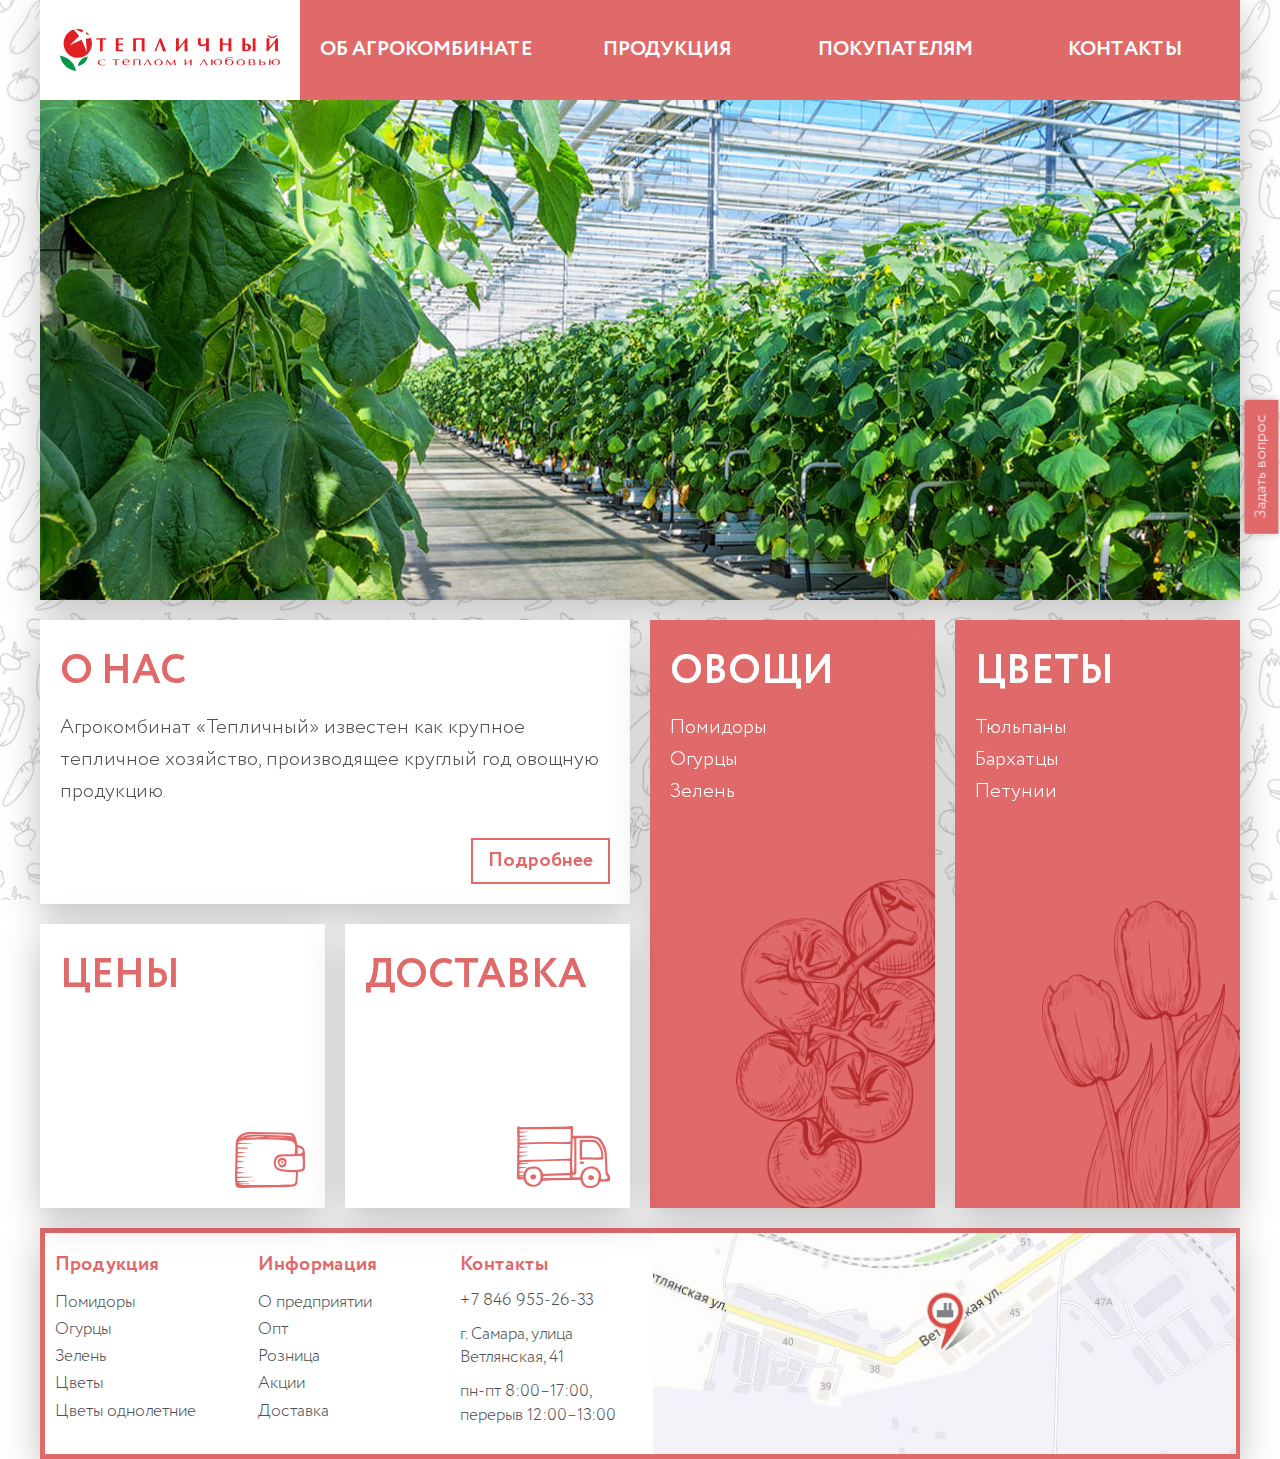
==== commit 998bf03b: "доработки" ====
--- a/index.html
+++ b/index.html
@@ -46,6 +46,7 @@
 				<!-- /.header__logo -->
 				<nav class="header__menu">
 					<ul>
+						<li class="mobail-link border-bot"><a href="#callback">Задать вопрос</a></li>
 						<li><a href="./single.html">Об агрокомбинате</a></li>
 						<li><a href="javascript:void(0);">продукция</a>
 							<ul>
@@ -56,11 +57,12 @@
 						</li>
 						<li><a href="./single.html">покупателям</a></li>
 						<li><a href="./contact.html">контакты</a></li>
+						<li class="mobail-link border-top"><a href="tel:+78469552633">+7 846 955-26-33</a></li>
 					</ul>
 				</nav>
 				<!-- /.header__menu -->
 				
-				<a href="#callback" class="callback-btn"><img src="img/icons/phone.svg" alt="ALT"></a>
+				<a href="tel:+78469552633" class="callback-btn"><img src="img/icons/phone.svg" alt="ALT"></a>
 				<button class="mobile-btn"><span></span><span></span><span></span></button>
 
 			</header>
--- a/css/styles.css
+++ b/css/styles.css
@@ -6198,102 +6198,6 @@
 
 /* Links
 --------------------------------------------- */
-a {
-  color: #4169e1;
-}
-
-a:visited {
-  color: #800080;
-}
-
-a:hover, a:focus, a:active {
-  color: #191970;
-}
-
-a:focus {
-  outline: thin dotted;
-}
-
-a:hover, a:active {
-  outline: 0;
-}
-
-/* Forms
---------------------------------------------- */
-button {
-  border: 1px solid;
-  border-color: #ccc #ccc #bbb;
-  border-radius: 3px;
-  background: #e6e6e6;
-  color: rgba(0, 0, 0, 0.8);
-  line-height: 1;
-  padding: 0.6em 1em 0.4em;
-}
-
-input[type="button"], input[type="reset"], input[type="submit"] {
-  border: 1px solid;
-  border-color: #ccc #ccc #bbb;
-  border-radius: 3px;
-  background: #e6e6e6;
-  color: rgba(0, 0, 0, 0.8);
-  line-height: 1;
-  padding: 0.6em 1em 0.4em;
-}
-
-button:hover {
-  border-color: #ccc #bbb #aaa;
-}
-
-input[type="button"]:hover, input[type="reset"]:hover, input[type="submit"]:hover {
-  border-color: #ccc #bbb #aaa;
-}
-
-button:active, button:focus {
-  border-color: #aaa #bbb #bbb;
-}
-
-input[type="button"]:active, input[type="button"]:focus {
-  border-color: #aaa #bbb #bbb;
-}
-
-input[type="reset"]:active, input[type="reset"]:focus {
-  border-color: #aaa #bbb #bbb;
-}
-
-input[type="submit"]:active, input[type="submit"]:focus {
-  border-color: #aaa #bbb #bbb;
-}
-
-input[type="text"], input[type="email"], input[type="url"], input[type="password"], input[type="search"], input[type="number"], input[type="tel"], input[type="range"], input[type="date"], input[type="month"], input[type="week"], input[type="time"], input[type="datetime"], input[type="datetime-local"], input[type="color"] {
-  color: #666;
-  border: 1px solid #ccc;
-  border-radius: 3px;
-  padding: 3px;
-}
-
-textarea {
-  color: #666;
-  border: 1px solid #ccc;
-  border-radius: 3px;
-  padding: 3px;
-}
-
-input[type="text"]:focus, input[type="email"]:focus, input[type="url"]:focus, input[type="password"]:focus, input[type="search"]:focus, input[type="number"]:focus, input[type="tel"]:focus, input[type="range"]:focus, input[type="date"]:focus, input[type="month"]:focus, input[type="week"]:focus, input[type="time"]:focus, input[type="datetime"]:focus, input[type="datetime-local"]:focus, input[type="color"]:focus {
-  color: #111;
-}
-
-textarea:focus {
-  color: #111;
-}
-
-select {
-  border: 1px solid #ccc;
-}
-
-textarea {
-  width: 100%;
-}
-
 /*--------------------------------------------------------------
 # Layouts
 --------------------------------------------------------------*/
@@ -6879,7 +6783,7 @@
     top: 0;
     max-width: 340px;
     width: 100%;
-    background-color: #810307;
+    background-color: #e06a6a;
     -webkit-transition: all .25s;
     -o-transition: all .25s;
     transition: all .25s;
@@ -6942,11 +6846,17 @@
   }
 }
 
-.header__menu > ul > li.active {
+.header__menu > ul > li.active, .header__menu > ul > li.current-menu-item {
   background-color: #dc5555;
 }
 
-.header__menu > ul > li.active a {
+.header__menu > ul > li.active a, .header__menu > ul > li.current-menu-item a {
+  text-decoration: none;
+  color: #ffffff;
+  background-color: #dc5555;
+}
+
+.header__menu > ul > li.current-menu-parent a {
   text-decoration: none;
   color: #ffffff;
   background-color: #dc5555;
@@ -7196,6 +7106,24 @@
 
 mark {
   background-color: rgba(224, 106, 106, 0.6);
+}
+
+.mobail-link {
+  display: none !important;
+}
+
+.mobail-link.border-bot {
+  border-bottom: 1px solid rgba(255, 255, 255, 0.4);
+}
+
+.mobail-link.border-top {
+  border-top: 1px solid rgba(255, 255, 255, 0.4);
+}
+
+@media (max-width: 767.98px) {
+  .mobail-link {
+    display: block !important;
+  }
 }
 
 .banner__item.slick-active img {
@@ -7567,7 +7495,8 @@
 
 .footer ul {
   padding: 0;
-  list-style-type: none;
+  margin: 0;
+  list-style: none;
 }
 
 .footer a {
@@ -7864,5 +7793,81 @@
   }
 }
 
+.product__content--list {
+  display: -webkit-box;
+  display: -webkit-flex;
+  display: -ms-flexbox;
+  display: flex;
+  -webkit-flex-wrap: wrap;
+      -ms-flex-wrap: wrap;
+          flex-wrap: wrap;
+}
+
+.product__content--list .pages__link.product-cat {
+  background-size: contain;
+  background-position: right -10px bottom -30px;
+  display: -webkit-box;
+  display: -webkit-flex;
+  display: -ms-flexbox;
+  display: flex;
+  -webkit-box-pack: center;
+  -webkit-justify-content: center;
+      -ms-flex-pack: center;
+          justify-content: center;
+  -webkit-box-align: center;
+  -webkit-align-items: center;
+      -ms-flex-align: center;
+          align-items: center;
+  width: 31%;
+  height: 200px;
+  margin: 0 1% 2%;
+}
+
+@media (max-width: 575.98px) {
+  .product__content--list .pages__link.product-cat {
+    width: 100%;
+    margin: 0;
+    margin-bottom: 30px;
+  }
+}
+
+.product__content--list article {
+  display: -webkit-box;
+  display: -webkit-flex;
+  display: -ms-flexbox;
+  display: flex;
+  -webkit-box-orient: vertical;
+  -webkit-box-direction: normal;
+  -webkit-flex-direction: column;
+      -ms-flex-direction: column;
+          flex-direction: column;
+  -webkit-box-pack: justify;
+  -webkit-justify-content: space-between;
+      -ms-flex-pack: justify;
+          justify-content: space-between;
+  -webkit-box-align: center;
+  -webkit-align-items: center;
+      -ms-flex-align: center;
+          align-items: center;
+  width: 31%;
+  margin: 0 1% 2%;
+}
+
+@media (max-width: 575.98px) {
+  .product__content--list article {
+    width: 100%;
+    margin: 0;
+    margin-bottom: 30px;
+  }
+}
+
+.product__content--list article a {
+  margin-bottom: 10px;
+}
+
+.product__content--list article a:hover {
+  text-decoration: none;
+}
+
 /*==========  Desktop First  ==========*/
 /*==========  Mobile First  ==========*/
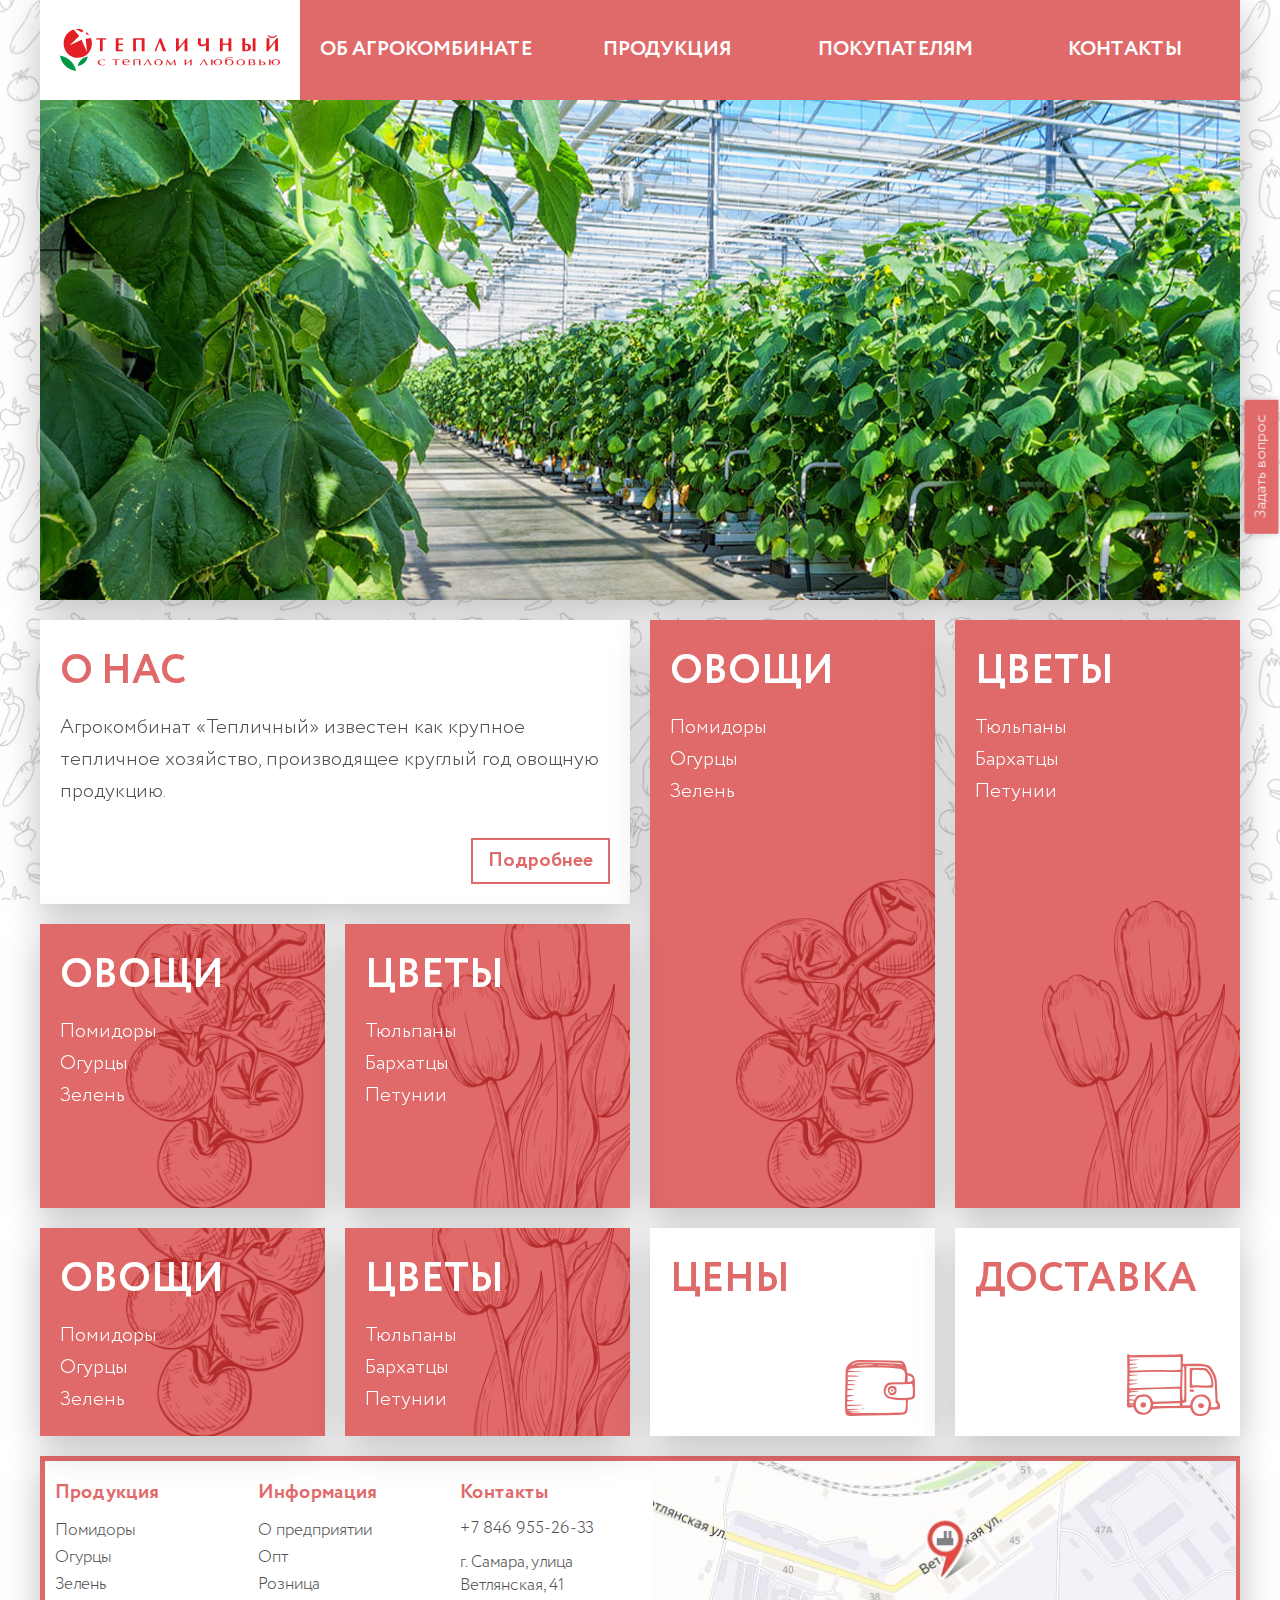
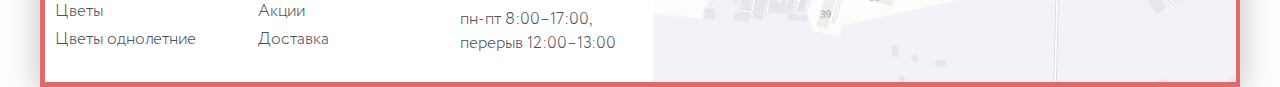
==== commit ca845e12: "добавил категории в сетку" ====
--- a/index.html
+++ b/index.html
@@ -96,6 +96,46 @@
 					<div class="btn-wrap">
 						<a href="#" class="btn btn-white">Подробнее</a>
 					</div>
+				</div>
+				<!-- /.pages__link -->
+
+				<div class="pages__link product-cat shadow" style="background-image: url(img/icons/vegetables.png);">
+					<h2>Овощи</h2>
+					<ul>
+						<li><a href="./product-cat.html">Помидоры</a></li>
+						<li><a href="./product-cat.html">Огурцы</a></li>
+						<li><a href="./product-cat.html">Зелень</a></li>
+					</ul>
+				</div>
+				<!-- /.pages__link -->
+
+				<div class="pages__link product-cat shadow" style="background-image: url(img/icons/flowers.png);">
+					<h2>Цветы</h2>
+					<ul>
+						<li><a href="./product-cat.html">Тюльпаны</a></li>
+						<li><a href="./product-cat.html">Бархатцы</a></li>
+						<li><a href="./product-cat.html">Петунии</a></li>
+					</ul>
+				</div>
+				<!-- /.pages__link -->
+
+				<div class="pages__link product-cat shadow" style="background-image: url(img/icons/vegetables.png);">
+					<h2>Овощи</h2>
+					<ul>
+						<li><a href="./product-cat.html">Помидоры</a></li>
+						<li><a href="./product-cat.html">Огурцы</a></li>
+						<li><a href="./product-cat.html">Зелень</a></li>
+					</ul>
+				</div>
+				<!-- /.pages__link -->
+
+				<div class="pages__link product-cat shadow" style="background-image: url(img/icons/flowers.png);">
+					<h2>Цветы</h2>
+					<ul>
+						<li><a href="./product-cat.html">Тюльпаны</a></li>
+						<li><a href="./product-cat.html">Бархатцы</a></li>
+						<li><a href="./product-cat.html">Петунии</a></li>
+					</ul>
 				</div>
 				<!-- /.pages__link -->
 
--- a/css/styles.css
+++ b/css/styles.css
@@ -7782,8 +7782,11 @@
 .product__item img {
   width: 160px;
   height: 160px;
-  border-radius: 50%;
-  margin-right: 50px;
+  -o-object-fit: cover;
+     object-fit: cover;
+  -o-object-position: center;
+     object-position: center;
+  margin-right: 30px;
 }
 
 @media (max-width: 575.98px) {
@@ -7853,6 +7856,14 @@
   margin: 0 1% 2%;
 }
 
+.product__content--list article img {
+  height: 202px;
+  -o-object-fit: cover;
+     object-fit: cover;
+  -o-object-position: center;
+     object-position: center;
+}
+
 @media (max-width: 575.98px) {
   .product__content--list article {
     width: 100%;
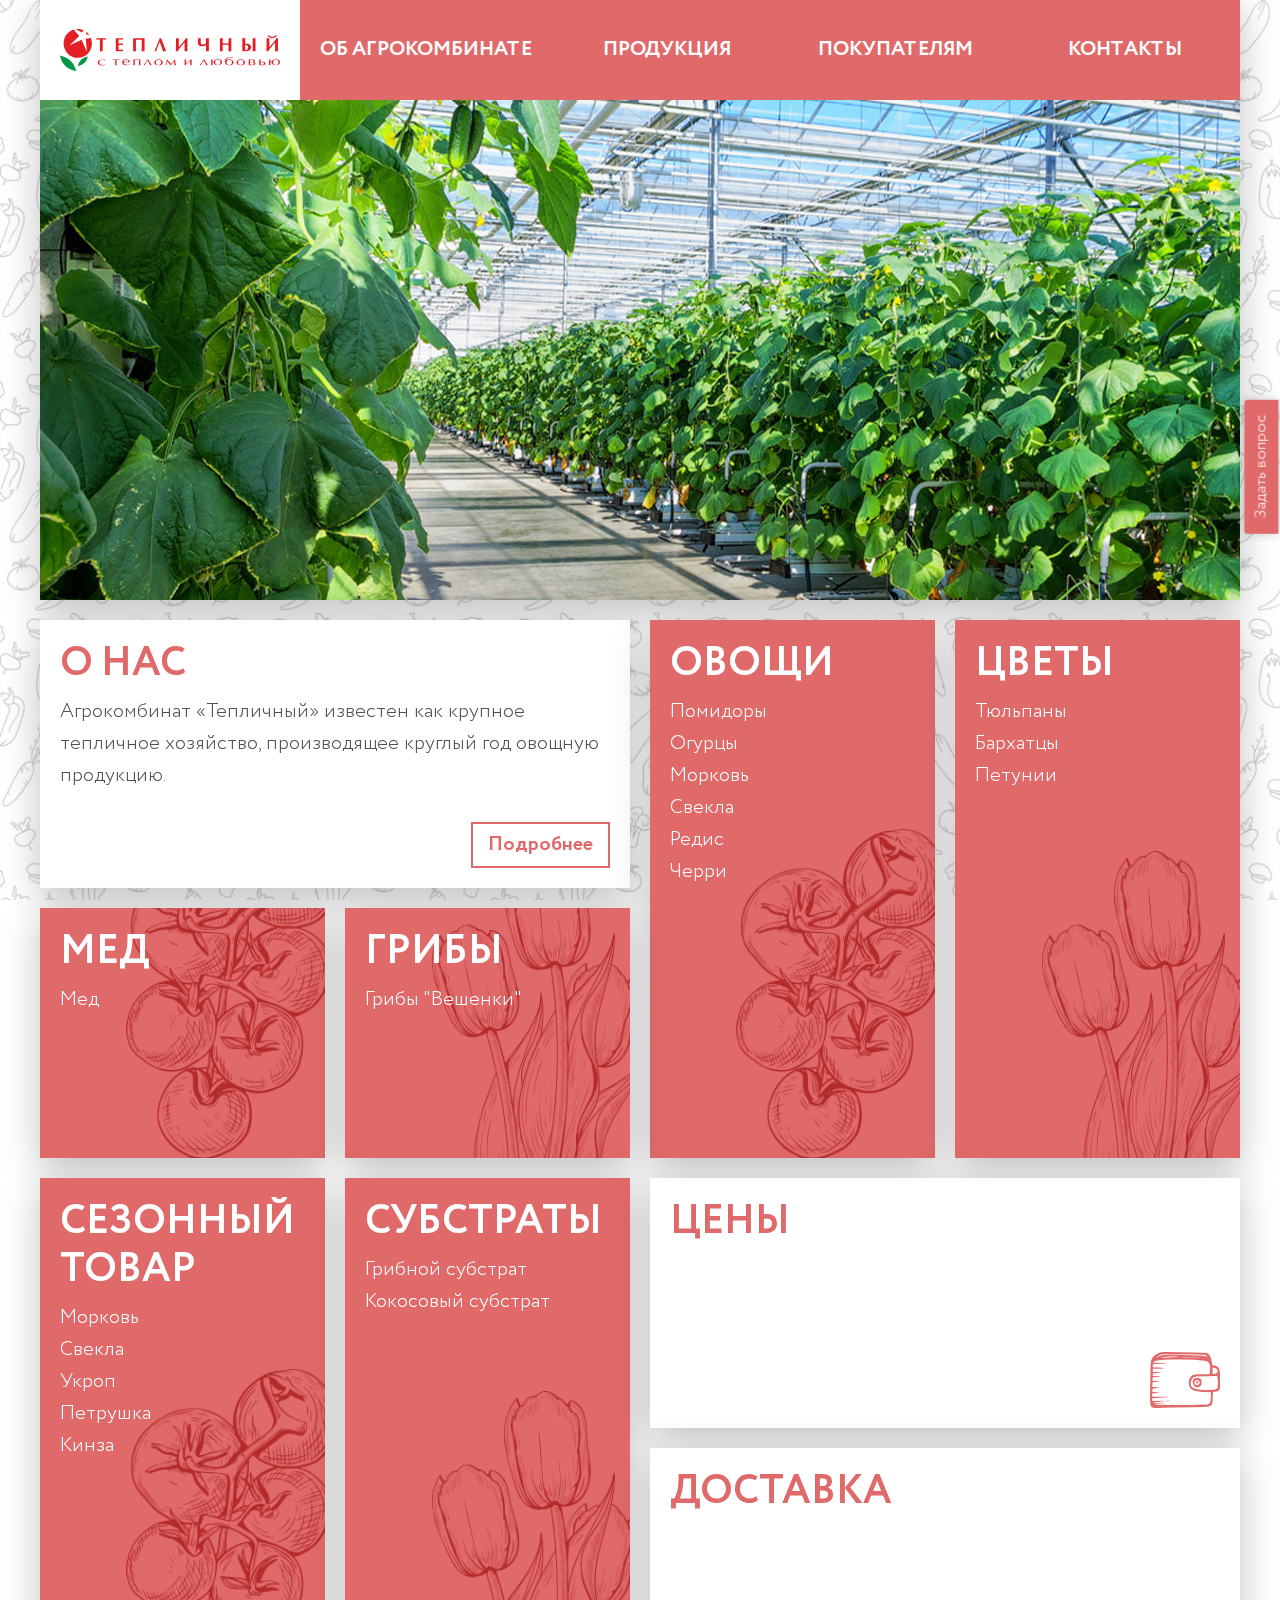
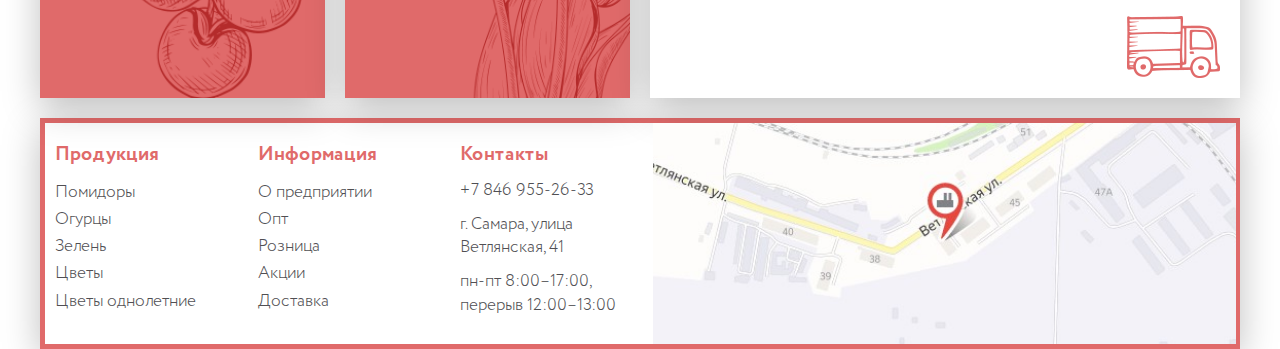
==== commit 1933b221: "edit css & html" ====
--- a/index.html
+++ b/index.html
@@ -104,7 +104,10 @@
 					<ul>
 						<li><a href="./product-cat.html">Помидоры</a></li>
 						<li><a href="./product-cat.html">Огурцы</a></li>
-						<li><a href="./product-cat.html">Зелень</a></li>
+						<li><a href="./product-cat.html">Морковь</a></li>
+						<li><a href="./product-cat.html">Свекла</a></li>
+						<li><a href="./product-cat.html">Редис</a></li>
+						<li><a href="./product-cat.html">Черри</a></li>
 					</ul>
 				</div>
 				<!-- /.pages__link -->
@@ -120,41 +123,38 @@
 				<!-- /.pages__link -->
 
 				<div class="pages__link product-cat shadow" style="background-image: url(img/icons/vegetables.png);">
-					<h2>Овощи</h2>
-					<ul>
-						<li><a href="./product-cat.html">Помидоры</a></li>
-						<li><a href="./product-cat.html">Огурцы</a></li>
-						<li><a href="./product-cat.html">Зелень</a></li>
+					<h2>Мед</h2>
+					<ul>
+						<li><a href="./product-cat.html">Мед</a></li>
 					</ul>
 				</div>
 				<!-- /.pages__link -->
 
 				<div class="pages__link product-cat shadow" style="background-image: url(img/icons/flowers.png);">
-					<h2>Цветы</h2>
-					<ul>
-						<li><a href="./product-cat.html">Тюльпаны</a></li>
-						<li><a href="./product-cat.html">Бархатцы</a></li>
-						<li><a href="./product-cat.html">Петунии</a></li>
+					<h2>Грибы</h2>
+					<ul>
+						<li><a href="./product-cat.html">Грибы "Вешенки"</a></li>
 					</ul>
 				</div>
 				<!-- /.pages__link -->
 
 				<div class="pages__link product-cat shadow" style="background-image: url(img/icons/vegetables.png);">
-					<h2>Овощи</h2>
-					<ul>
-						<li><a href="./product-cat.html">Помидоры</a></li>
-						<li><a href="./product-cat.html">Огурцы</a></li>
-						<li><a href="./product-cat.html">Зелень</a></li>
+					<h2>Сезонный товар</h2>
+					<ul>
+						<li><a href="./product-cat.html">Морковь</a></li>
+						<li><a href="./product-cat.html">Свекла</a></li>
+						<li><a href="./product-cat.html">Укроп</a></li>
+						<li><a href="./product-cat.html">Петрушка</a></li>
+						<li><a href="./product-cat.html">Кинза</a></li>
 					</ul>
 				</div>
 				<!-- /.pages__link -->
 
 				<div class="pages__link product-cat shadow" style="background-image: url(img/icons/flowers.png);">
-					<h2>Цветы</h2>
-					<ul>
-						<li><a href="./product-cat.html">Тюльпаны</a></li>
-						<li><a href="./product-cat.html">Бархатцы</a></li>
-						<li><a href="./product-cat.html">Петунии</a></li>
+					<h2>Субстраты</h2>
+					<ul>
+						<li><a href="./product-cat.html">Грибной субстрат</a></li>
+						<li><a href="./product-cat.html">Кокосовый субстрат</a></li>
 					</ul>
 				</div>
 				<!-- /.pages__link -->
--- a/css/styles.css
+++ b/css/styles.css
@@ -7167,8 +7167,6 @@
   padding: 20px 0;
   display: -ms-grid;
   display: grid;
-  -ms-grid-rows: 1fr 1fr;
-  grid-template-rows: 1fr 1fr;
   -ms-grid-columns: 1fr 1fr 1fr 1fr;
   grid-template-columns: 1fr 1fr 1fr 1fr;
   grid-gap: 20px;
@@ -7205,6 +7203,7 @@
   -o-transition: all .25s;
   transition: all .25s;
   position: relative;
+  min-height: 250px
 }
 
 @media (max-width: 991.98px) {
@@ -7293,6 +7292,7 @@
   font-size: 40px;
   text-transform: uppercase;
   color: #e06a6a;
+  line-height: 1.2
 }
 
 @media (max-width: 991.98px) {
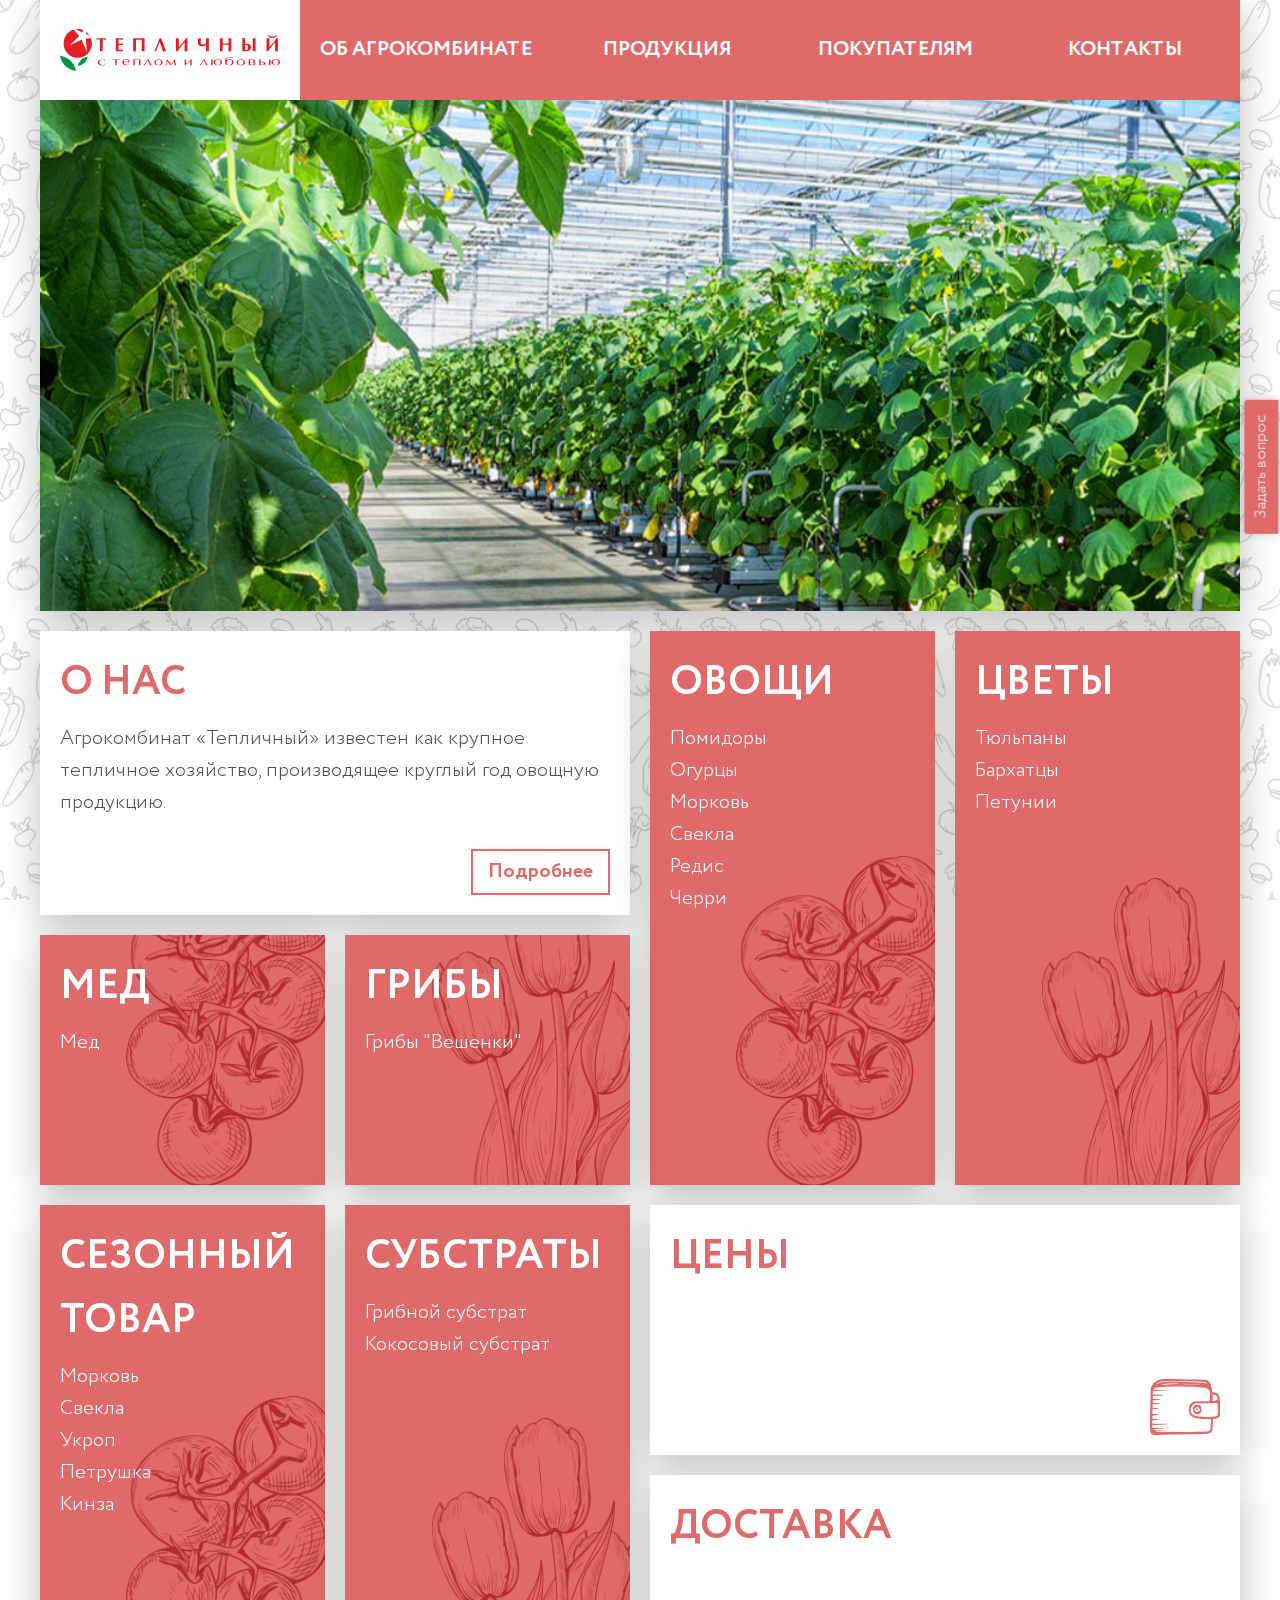
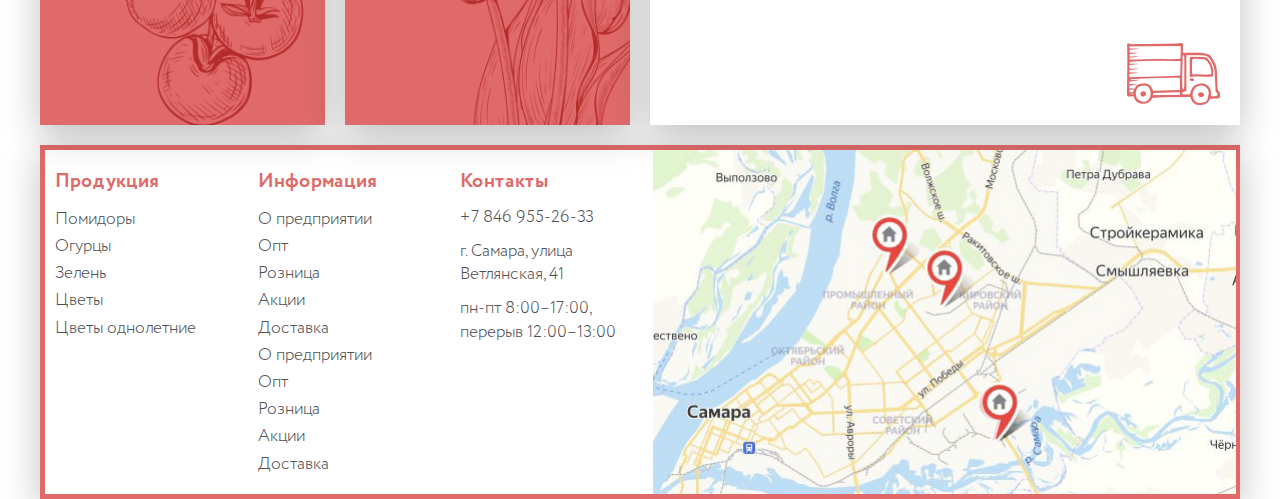
==== commit 9e7082d1: "добавил магазины на карту" ====
--- a/index.html
+++ b/index.html
@@ -27,7 +27,7 @@
 	<!-- Favicon -->
 	<link rel="shortcut icon" href="img/favicon.png" type="image/x-icon">
 	<!-- Style -->
-	<link rel="stylesheet" href="css/styles.css">
+	<link rel="stylesheet" href="css/styles.min.css">
 
 </head>
 
@@ -194,6 +194,11 @@
 				<h3>Информация</h3>
 				<nav>
 					<ul>
+						<li><a href="#">О предприятии</a></li>
+						<li><a href="#">Опт</a></li>
+						<li><a href="#">Розница</a></li>
+						<li><a href="#">Акции</a></li>
+						<li><a href="#">Доставка</a></li>
 						<li><a href="#">О предприятии</a></li>
 						<li><a href="#">Опт</a></li>
 						<li><a href="#">Розница</a></li>
@@ -217,6 +222,85 @@
 			<!-- /.footer__col -->
 
 		</footer>
+
+	<script>
+		let placemarks = [
+		{
+			position: [53.1887,50.2880],
+			balloonContentHeader: 'АО "Тепличный"',
+            balloonContentBody: '<a href="tel:+78469552533" class="dealer-phone">☎️ +7 846 955-26-33</a><br>\
+                <br> \
+                г. Самара, улица Ветлянская, 41<br>\
+                <a href="https://yandex.ru/maps/51/samara/?from=api-maps&ll=50.288000%2C53.188700&mode=routes&origin=jsapi_2_1_76&rtext=~53.188700%2C50.288000&rtt=auto&ruri=~&z=16"  target="_blank" class="dealer-phone">📍 Проложить маршрут</a><br>',
+            balloonContentFooter: 'пн-пт 8:00–17:00,<br>перерыв 12:00–13:00',
+            hintContent: 'АО "Тепличный"',
+            preset: 'islands#blueFactoryIcon'
+		},
+		{
+			position: [53.2582,50.2144],
+			balloonContentHeader: '"Тонар"',
+            balloonContentBody: '<a href="tel:+78469552533" class="dealer-phone">☎️ +7 846 955-26-33</a><br>\
+                <br> \
+                г. Самара, улица Ново-Садовая, 387<br>\
+                справа от центрального входа в ТЦ Поляна<br>\
+                <a href="https://yandex.ru/maps/51/samara/?from=api-maps&ll=50.214450%2C53.258157&mode=routes&origin=jsapi_2_1_78&pt=50.2526%2C53.2446~50.288%2C53.1887~50.2144%2C53.2582&rtext=~53.258157%2C50.214450&rtt=auto&ruri=~ymapsbm1%3A%2F%2Fgeo%3Fll%3D50.214%252C53.258%26spn%3D0.001%252C0.001%26text%3D%25D0%25A0%25D0%25BE%25D1%2581%25D1%2581%25D0%25B8%25D1%258F%252C%2520%25D0%25A1%25D0%25B0%25D0%25BC%25D0%25B0%25D1%2580%25D0%25B0%252C%2520%25D0%259D%25D0%25BE%25D0%25B2%25D0%25BE-%25D0%25A1%25D0%25B0%25D0%25B4%25D0%25BE%25D0%25B2%25D0%25B0%25D1%258F%2520%25D1%2583%25D0%25BB%25D0%25B8%25D1%2586%25D0%25B0%252C%2520387&z=16.74"  target="_blank" class="dealer-phone">📍 Проложить маршрут</a><br>',
+            balloonContentFooter: 'пн-пт 10:00-18:00,<br>суббота 9:00-14:00, <br>воскресенье выходной',
+            hintContent: '"Тонар"',
+            preset: 'islands#blueHomeIcon'
+		},
+		{
+			position: [53.2446,50.2526],
+			balloonContentHeader: '"Тонар"',
+            balloonContentBody: '<a href="tel:+78469552533" class="dealer-phone">☎️ +7 846 955-26-33</a><br>\
+                <br> \
+                г. Самара, проспект Карла Маркса, 450а<br>\
+                напротив центрального входа в рынок Лилия<br>\
+                <a href="https://yandex.ru/maps/51/samara/?from=api-maps&ll=50.252593%2C53.244559&mode=routes&origin=jsapi_2_1_78&pt=50.2526%2C53.2446~50.288%2C53.1887~50.2144%2C53.2582&rtext=~53.244559%2C50.252592&rtt=auto&ruri=~ymapsbm1%3A%2F%2Fgeo%3Fll%3D50.253%252C53.245%26spn%3D0.001%252C0.001%26text%3D%25D0%25A0%25D0%25BE%25D1%2581%25D1%2581%25D0%25B8%25D1%258F%252C%2520%25D0%25A1%25D0%25B0%25D0%25BC%25D0%25B0%25D1%2580%25D0%25B0%252C%2520%25D0%25BF%25D1%2580%25D0%25BE%25D1%2581%25D0%25BF%25D0%25B5%25D0%25BA%25D1%2582%2520%25D0%259A%25D0%25B0%25D1%2580%25D0%25BB%25D0%25B0%2520%25D0%259C%25D0%25B0%25D1%2580%25D0%25BA%25D1%2581%25D0%25B0%252C%2520450%25D0%2590&z=16.74"  target="_blank" class="dealer-phone">📍 Проложить маршрут</a><br>',
+            balloonContentFooter: 'пн-пт 9.30-17:00,<br>суббота 9:00-14:00, <br>воскресенье выходной',
+            hintContent: '"Тонар"',
+            preset: 'islands#blueHomeIcon'
+		},
+		{
+			position: [53.1895,50.2901],
+			balloonContentHeader: '"Тепличный"',
+            balloonContentBody: '<a href="tel:+78469552533" class="dealer-phone">☎️ +7 846 955-26-33</a><br>\
+                <br> \
+                г. Самара, Ветлянская ул., 47<br>\
+                <a href="https://yandex.ru/maps/51/samara/?from=api-maps&ll=50.252593%2C53.244559&mode=routes&origin=jsapi_2_1_78&pt=50.2526%2C53.2446~50.288%2C53.1887~50.2144%2C53.2582&rtext=~53.244559%2C50.252592&rtt=auto&ruri=~ymapsbm1%3A%2F%2Fgeo%3Fll%3D50.253%252C53.245%26spn%3D0.001%252C0.001%26text%3D%25D0%25A0%25D0%25BE%25D1%2581%25D1%2581%25D0%25B8%25D1%258F%252C%2520%25D0%25A1%25D0%25B0%25D0%25BC%25D0%25B0%25D1%2580%25D0%25B0%252C%2520%25D0%25BF%25D1%2580%25D0%25BE%25D1%2581%25D0%25BF%25D0%25B5%25D0%25BA%25D1%2582%2520%25D0%259A%25D0%25B0%25D1%2580%25D0%25BB%25D0%25B0%2520%25D0%259C%25D0%25B0%25D1%2580%25D0%25BA%25D1%2581%25D0%25B0%252C%2520450%25D0%2590&z=16.74"  target="_blank" class="dealer-phone">📍 Проложить маршрут</a><br>',
+            balloonContentFooter: 'пн-пт 8.30-17:00,<br>суббота 9:00-14:00, <br>воскресенье выходной',
+            hintContent: '"Тонар"',
+            preset: 'islands#blueHomeIcon'
+		}
+		];
+		let maps = [
+		{
+			parent: ".map",
+			id: "map1",
+			position: [53.1887,50.2880],
+			zoom: 11,
+			placemarks: placemarks,
+		},
+		{
+			parent: ".map",
+			position: [53.2582,50.2144],
+			zoom: 11,
+			placemarks: placemarks,
+		},
+		{
+			parent: ".map",
+			position: [53.2446,50.2526],
+			zoom: 11,
+			placemarks: placemarks,
+		},
+		{
+			parent: ".map",
+			position: [53.1895,50.2901],
+			zoom: 11,
+			placemarks: placemarks,
+		}
+		];
+
+	</script>
 		
 
 	</div>
--- a/css/styles.min.css
+++ b/css/styles.min.css
@@ -0,0 +1 @@
+@charset "UTF-8";@font-face{font-family:Circe;font-weight:300;font-style:normal;font-display:swap;src:url(../fonts/Circe-Light.eot);src:url(../fonts/Circe-Light.eot?#iefix) format("embedded-opentype"),url(../fonts/Circe-Light.woff) format("woff"),url(../fonts/Circe-Light.ttf) format("truetype")}@font-face{font-family:Circe;font-weight:400;font-style:normal;font-display:swap;src:url(../fonts/Circe-Regular.eot);src:url(../fonts/Circe-Regular.eot?#iefix) format("embedded-opentype"),url(../fonts/Circe-Regular.woff) format("woff"),url(../fonts/Circe-Regular.ttf) format("truetype")}@font-face{font-family:Circe;font-weight:700;font-style:normal;font-display:swap;src:url(../fonts/Circe-Bold.eot);src:url(../fonts/Circe-Bold.eot?#iefix) format("embedded-opentype"),url(../fonts/Circe-Bold.woff) format("woff"),url(../fonts/Circe-Bold.ttf) format("truetype")}*,::after,::before{-webkit-box-sizing:border-box;box-sizing:border-box}html{font-family:sans-serif;line-height:1.15;-webkit-text-size-adjust:100%;-webkit-tap-highlight-color:transparent}article,aside,figcaption,figure,footer,header,hgroup,main,nav,section{display:block}body{margin:0;font-family:-apple-system,BlinkMacSystemFont,"Segoe UI",Roboto,"Helvetica Neue",Arial,"Noto Sans","Liberation Sans",sans-serif,"Apple Color Emoji","Segoe UI Emoji","Segoe UI Symbol","Noto Color Emoji";font-size:1rem;font-weight:400;line-height:1.5;color:#212529;text-align:left;background-color:#fff}[tabindex="-1"]:focus:not(:focus-visible){outline:0!important}hr{-webkit-box-sizing:content-box;box-sizing:content-box;height:0;overflow:visible}h1,h2,h3,h4,h5,h6{margin-top:0;margin-bottom:.5rem}p{margin-top:0;margin-bottom:1rem}abbr[data-original-title],abbr[title]{text-decoration:underline;-webkit-text-decoration:underline dotted;text-decoration:underline dotted;cursor:help;border-bottom:0;-webkit-text-decoration-skip-ink:none;text-decoration-skip-ink:none}address{margin-bottom:1rem;font-style:normal;line-height:inherit}dl,ol,ul{margin-top:0;margin-bottom:1rem}ol ol,ol ul,ul ol,ul ul{margin-bottom:0}dt{font-weight:700}dd{margin-bottom:.5rem;margin-left:0}blockquote{margin:0 0 1rem}b,strong{font-weight:bolder}small{font-size:80%}sub,sup{position:relative;font-size:75%;line-height:0;vertical-align:baseline}sub{bottom:-.25em}sup{top:-.5em}a{color:#007bff;text-decoration:none;background-color:transparent}a:hover{color:#0056b3;text-decoration:underline}a:not([href]):not([class]){color:inherit;text-decoration:none}a:not([href]):not([class]):hover{color:inherit;text-decoration:none}code,kbd,pre,samp{font-family:SFMono-Regular,Menlo,Monaco,Consolas,"Liberation Mono","Courier New",monospace;font-size:1em}pre{margin-top:0;margin-bottom:1rem;overflow:auto;-ms-overflow-style:scrollbar}figure{margin:0 0 1rem}img{vertical-align:middle;border-style:none}svg{overflow:hidden;vertical-align:middle}table{border-collapse:collapse}caption{padding-top:.75rem;padding-bottom:.75rem;color:#6c757d;text-align:left;caption-side:bottom}th{text-align:inherit;text-align:-webkit-match-parent}label{display:inline-block;margin-bottom:.5rem}button{border-radius:0}button:focus:not(:focus-visible){outline:0}button,input,optgroup,select,textarea{margin:0;font-family:inherit;font-size:inherit;line-height:inherit}button,input{overflow:visible}button,select{text-transform:none}[role=button]{cursor:pointer}select{word-wrap:normal}[type=button],[type=reset],[type=submit],button{-webkit-appearance:button}[type=button]:not(:disabled),[type=reset]:not(:disabled),[type=submit]:not(:disabled),button:not(:disabled){cursor:pointer}[type=button]::-moz-focus-inner,[type=reset]::-moz-focus-inner,[type=submit]::-moz-focus-inner,button::-moz-focus-inner{padding:0;border-style:none}input[type=checkbox],input[type=radio]{-webkit-box-sizing:border-box;box-sizing:border-box;padding:0}textarea{overflow:auto;resize:vertical}fieldset{min-width:0;padding:0;margin:0;border:0}legend{display:block;width:100%;max-width:100%;padding:0;margin-bottom:.5rem;font-size:1.5rem;line-height:inherit;color:inherit;white-space:normal}progress{vertical-align:baseline}[type=number]::-webkit-inner-spin-button,[type=number]::-webkit-outer-spin-button{height:auto}[type=search]{outline-offset:-2px;-webkit-appearance:none}[type=search]::-webkit-search-decoration{-webkit-appearance:none}::-webkit-file-upload-button{font:inherit;-webkit-appearance:button}output{display:inline-block}summary{display:list-item;cursor:pointer}template{display:none}[hidden]{display:none!important}html{-webkit-box-sizing:border-box;box-sizing:border-box;-ms-overflow-style:scrollbar}*,::after,::before{-webkit-box-sizing:inherit;box-sizing:inherit}.container,.container-fluid,.container-lg,.container-md,.container-sm,.container-xl{width:100%;padding-right:15px;padding-left:15px;margin-right:auto;margin-left:auto}@media (min-width:576px){.container,.container-sm{max-width:540px}}@media (min-width:768px){.container,.container-md,.container-sm{max-width:720px}}@media (min-width:992px){.container,.container-lg,.container-md,.container-sm{max-width:960px}}@media (min-width:1260px){.container,.container-lg,.container-md,.container-sm,.container-xl{max-width:1230px}}.row{display:-webkit-box;display:-ms-flexbox;display:flex;-ms-flex-wrap:wrap;flex-wrap:wrap;margin-right:-15px;margin-left:-15px}.no-gutters{margin-right:0;margin-left:0}.no-gutters>.col,.no-gutters>[class*=col-]{padding-right:0;padding-left:0}.col,.col-1,.col-10,.col-11,.col-12,.col-2,.col-3,.col-4,.col-5,.col-6,.col-7,.col-8,.col-9,.col-auto,.col-lg,.col-lg-1,.col-lg-10,.col-lg-11,.col-lg-12,.col-lg-2,.col-lg-3,.col-lg-4,.col-lg-5,.col-lg-6,.col-lg-7,.col-lg-8,.col-lg-9,.col-lg-auto,.col-md,.col-md-1,.col-md-10,.col-md-11,.col-md-12,.col-md-2,.col-md-3,.col-md-4,.col-md-5,.col-md-6,.col-md-7,.col-md-8,.col-md-9,.col-md-auto,.col-sm,.col-sm-1,.col-sm-10,.col-sm-11,.col-sm-12,.col-sm-2,.col-sm-3,.col-sm-4,.col-sm-5,.col-sm-6,.col-sm-7,.col-sm-8,.col-sm-9,.col-sm-auto,.col-xl,.col-xl-1,.col-xl-10,.col-xl-11,.col-xl-12,.col-xl-2,.col-xl-3,.col-xl-4,.col-xl-5,.col-xl-6,.col-xl-7,.col-xl-8,.col-xl-9,.col-xl-auto{position:relative;width:100%;padding-right:15px;padding-left:15px}.col{-ms-flex-preferred-size:0;flex-basis:0;-webkit-box-flex:1;-ms-flex-positive:1;flex-grow:1;max-width:100%}.row-cols-1>*{-webkit-box-flex:0;-ms-flex:0 0 100%;flex:0 0 100%;max-width:100%}.row-cols-2>*{-webkit-box-flex:0;-ms-flex:0 0 50%;flex:0 0 50%;max-width:50%}.row-cols-3>*{-webkit-box-flex:0;-ms-flex:0 0 33.33333%;flex:0 0 33.33333%;max-width:33.33333%}.row-cols-4>*{-webkit-box-flex:0;-ms-flex:0 0 25%;flex:0 0 25%;max-width:25%}.row-cols-5>*{-webkit-box-flex:0;-ms-flex:0 0 20%;flex:0 0 20%;max-width:20%}.row-cols-6>*{-webkit-box-flex:0;-ms-flex:0 0 16.66667%;flex:0 0 16.66667%;max-width:16.66667%}.col-auto{-webkit-box-flex:0;-ms-flex:0 0 auto;flex:0 0 auto;width:auto;max-width:100%}.col-1{-webkit-box-flex:0;-ms-flex:0 0 8.33333%;flex:0 0 8.33333%;max-width:8.33333%}.col-2{-webkit-box-flex:0;-ms-flex:0 0 16.66667%;flex:0 0 16.66667%;max-width:16.66667%}.col-3{-webkit-box-flex:0;-ms-flex:0 0 25%;flex:0 0 25%;max-width:25%}.col-4{-webkit-box-flex:0;-ms-flex:0 0 33.33333%;flex:0 0 33.33333%;max-width:33.33333%}.col-5{-webkit-box-flex:0;-ms-flex:0 0 41.66667%;flex:0 0 41.66667%;max-width:41.66667%}.col-6{-webkit-box-flex:0;-ms-flex:0 0 50%;flex:0 0 50%;max-width:50%}.col-7{-webkit-box-flex:0;-ms-flex:0 0 58.33333%;flex:0 0 58.33333%;max-width:58.33333%}.col-8{-webkit-box-flex:0;-ms-flex:0 0 66.66667%;flex:0 0 66.66667%;max-width:66.66667%}.col-9{-webkit-box-flex:0;-ms-flex:0 0 75%;flex:0 0 75%;max-width:75%}.col-10{-webkit-box-flex:0;-ms-flex:0 0 83.33333%;flex:0 0 83.33333%;max-width:83.33333%}.col-11{-webkit-box-flex:0;-ms-flex:0 0 91.66667%;flex:0 0 91.66667%;max-width:91.66667%}.col-12{-webkit-box-flex:0;-ms-flex:0 0 100%;flex:0 0 100%;max-width:100%}.order-first{-webkit-box-ordinal-group:0;-ms-flex-order:-1;order:-1}.order-last{-webkit-box-ordinal-group:14;-ms-flex-order:13;order:13}.order-0{-webkit-box-ordinal-group:1;-ms-flex-order:0;order:0}.order-1{-webkit-box-ordinal-group:2;-ms-flex-order:1;order:1}.order-2{-webkit-box-ordinal-group:3;-ms-flex-order:2;order:2}.order-3{-webkit-box-ordinal-group:4;-ms-flex-order:3;order:3}.order-4{-webkit-box-ordinal-group:5;-ms-flex-order:4;order:4}.order-5{-webkit-box-ordinal-group:6;-ms-flex-order:5;order:5}.order-6{-webkit-box-ordinal-group:7;-ms-flex-order:6;order:6}.order-7{-webkit-box-ordinal-group:8;-ms-flex-order:7;order:7}.order-8{-webkit-box-ordinal-group:9;-ms-flex-order:8;order:8}.order-9{-webkit-box-ordinal-group:10;-ms-flex-order:9;order:9}.order-10{-webkit-box-ordinal-group:11;-ms-flex-order:10;order:10}.order-11{-webkit-box-ordinal-group:12;-ms-flex-order:11;order:11}.order-12{-webkit-box-ordinal-group:13;-ms-flex-order:12;order:12}.offset-1{margin-left:8.33333%}.offset-2{margin-left:16.66667%}.offset-3{margin-left:25%}.offset-4{margin-left:33.33333%}.offset-5{margin-left:41.66667%}.offset-6{margin-left:50%}.offset-7{margin-left:58.33333%}.offset-8{margin-left:66.66667%}.offset-9{margin-left:75%}.offset-10{margin-left:83.33333%}.offset-11{margin-left:91.66667%}@media (min-width:576px){.col-sm{-ms-flex-preferred-size:0;flex-basis:0;-webkit-box-flex:1;-ms-flex-positive:1;flex-grow:1;max-width:100%}.row-cols-sm-1>*{-webkit-box-flex:0;-ms-flex:0 0 100%;flex:0 0 100%;max-width:100%}.row-cols-sm-2>*{-webkit-box-flex:0;-ms-flex:0 0 50%;flex:0 0 50%;max-width:50%}.row-cols-sm-3>*{-webkit-box-flex:0;-ms-flex:0 0 33.33333%;flex:0 0 33.33333%;max-width:33.33333%}.row-cols-sm-4>*{-webkit-box-flex:0;-ms-flex:0 0 25%;flex:0 0 25%;max-width:25%}.row-cols-sm-5>*{-webkit-box-flex:0;-ms-flex:0 0 20%;flex:0 0 20%;max-width:20%}.row-cols-sm-6>*{-webkit-box-flex:0;-ms-flex:0 0 16.66667%;flex:0 0 16.66667%;max-width:16.66667%}.col-sm-auto{-webkit-box-flex:0;-ms-flex:0 0 auto;flex:0 0 auto;width:auto;max-width:100%}.col-sm-1{-webkit-box-flex:0;-ms-flex:0 0 8.33333%;flex:0 0 8.33333%;max-width:8.33333%}.col-sm-2{-webkit-box-flex:0;-ms-flex:0 0 16.66667%;flex:0 0 16.66667%;max-width:16.66667%}.col-sm-3{-webkit-box-flex:0;-ms-flex:0 0 25%;flex:0 0 25%;max-width:25%}.col-sm-4{-webkit-box-flex:0;-ms-flex:0 0 33.33333%;flex:0 0 33.33333%;max-width:33.33333%}.col-sm-5{-webkit-box-flex:0;-ms-flex:0 0 41.66667%;flex:0 0 41.66667%;max-width:41.66667%}.col-sm-6{-webkit-box-flex:0;-ms-flex:0 0 50%;flex:0 0 50%;max-width:50%}.col-sm-7{-webkit-box-flex:0;-ms-flex:0 0 58.33333%;flex:0 0 58.33333%;max-width:58.33333%}.col-sm-8{-webkit-box-flex:0;-ms-flex:0 0 66.66667%;flex:0 0 66.66667%;max-width:66.66667%}.col-sm-9{-webkit-box-flex:0;-ms-flex:0 0 75%;flex:0 0 75%;max-width:75%}.col-sm-10{-webkit-box-flex:0;-ms-flex:0 0 83.33333%;flex:0 0 83.33333%;max-width:83.33333%}.col-sm-11{-webkit-box-flex:0;-ms-flex:0 0 91.66667%;flex:0 0 91.66667%;max-width:91.66667%}.col-sm-12{-webkit-box-flex:0;-ms-flex:0 0 100%;flex:0 0 100%;max-width:100%}.order-sm-first{-webkit-box-ordinal-group:0;-ms-flex-order:-1;order:-1}.order-sm-last{-webkit-box-ordinal-group:14;-ms-flex-order:13;order:13}.order-sm-0{-webkit-box-ordinal-group:1;-ms-flex-order:0;order:0}.order-sm-1{-webkit-box-ordinal-group:2;-ms-flex-order:1;order:1}.order-sm-2{-webkit-box-ordinal-group:3;-ms-flex-order:2;order:2}.order-sm-3{-webkit-box-ordinal-group:4;-ms-flex-order:3;order:3}.order-sm-4{-webkit-box-ordinal-group:5;-ms-flex-order:4;order:4}.order-sm-5{-webkit-box-ordinal-group:6;-ms-flex-order:5;order:5}.order-sm-6{-webkit-box-ordinal-group:7;-ms-flex-order:6;order:6}.order-sm-7{-webkit-box-ordinal-group:8;-ms-flex-order:7;order:7}.order-sm-8{-webkit-box-ordinal-group:9;-ms-flex-order:8;order:8}.order-sm-9{-webkit-box-ordinal-group:10;-ms-flex-order:9;order:9}.order-sm-10{-webkit-box-ordinal-group:11;-ms-flex-order:10;order:10}.order-sm-11{-webkit-box-ordinal-group:12;-ms-flex-order:11;order:11}.order-sm-12{-webkit-box-ordinal-group:13;-ms-flex-order:12;order:12}.offset-sm-0{margin-left:0}.offset-sm-1{margin-left:8.33333%}.offset-sm-2{margin-left:16.66667%}.offset-sm-3{margin-left:25%}.offset-sm-4{margin-left:33.33333%}.offset-sm-5{margin-left:41.66667%}.offset-sm-6{margin-left:50%}.offset-sm-7{margin-left:58.33333%}.offset-sm-8{margin-left:66.66667%}.offset-sm-9{margin-left:75%}.offset-sm-10{margin-left:83.33333%}.offset-sm-11{margin-left:91.66667%}}@media (min-width:768px){.col-md{-ms-flex-preferred-size:0;flex-basis:0;-webkit-box-flex:1;-ms-flex-positive:1;flex-grow:1;max-width:100%}.row-cols-md-1>*{-webkit-box-flex:0;-ms-flex:0 0 100%;flex:0 0 100%;max-width:100%}.row-cols-md-2>*{-webkit-box-flex:0;-ms-flex:0 0 50%;flex:0 0 50%;max-width:50%}.row-cols-md-3>*{-webkit-box-flex:0;-ms-flex:0 0 33.33333%;flex:0 0 33.33333%;max-width:33.33333%}.row-cols-md-4>*{-webkit-box-flex:0;-ms-flex:0 0 25%;flex:0 0 25%;max-width:25%}.row-cols-md-5>*{-webkit-box-flex:0;-ms-flex:0 0 20%;flex:0 0 20%;max-width:20%}.row-cols-md-6>*{-webkit-box-flex:0;-ms-flex:0 0 16.66667%;flex:0 0 16.66667%;max-width:16.66667%}.col-md-auto{-webkit-box-flex:0;-ms-flex:0 0 auto;flex:0 0 auto;width:auto;max-width:100%}.col-md-1{-webkit-box-flex:0;-ms-flex:0 0 8.33333%;flex:0 0 8.33333%;max-width:8.33333%}.col-md-2{-webkit-box-flex:0;-ms-flex:0 0 16.66667%;flex:0 0 16.66667%;max-width:16.66667%}.col-md-3{-webkit-box-flex:0;-ms-flex:0 0 25%;flex:0 0 25%;max-width:25%}.col-md-4{-webkit-box-flex:0;-ms-flex:0 0 33.33333%;flex:0 0 33.33333%;max-width:33.33333%}.col-md-5{-webkit-box-flex:0;-ms-flex:0 0 41.66667%;flex:0 0 41.66667%;max-width:41.66667%}.col-md-6{-webkit-box-flex:0;-ms-flex:0 0 50%;flex:0 0 50%;max-width:50%}.col-md-7{-webkit-box-flex:0;-ms-flex:0 0 58.33333%;flex:0 0 58.33333%;max-width:58.33333%}.col-md-8{-webkit-box-flex:0;-ms-flex:0 0 66.66667%;flex:0 0 66.66667%;max-width:66.66667%}.col-md-9{-webkit-box-flex:0;-ms-flex:0 0 75%;flex:0 0 75%;max-width:75%}.col-md-10{-webkit-box-flex:0;-ms-flex:0 0 83.33333%;flex:0 0 83.33333%;max-width:83.33333%}.col-md-11{-webkit-box-flex:0;-ms-flex:0 0 91.66667%;flex:0 0 91.66667%;max-width:91.66667%}.col-md-12{-webkit-box-flex:0;-ms-flex:0 0 100%;flex:0 0 100%;max-width:100%}.order-md-first{-webkit-box-ordinal-group:0;-ms-flex-order:-1;order:-1}.order-md-last{-webkit-box-ordinal-group:14;-ms-flex-order:13;order:13}.order-md-0{-webkit-box-ordinal-group:1;-ms-flex-order:0;order:0}.order-md-1{-webkit-box-ordinal-group:2;-ms-flex-order:1;order:1}.order-md-2{-webkit-box-ordinal-group:3;-ms-flex-order:2;order:2}.order-md-3{-webkit-box-ordinal-group:4;-ms-flex-order:3;order:3}.order-md-4{-webkit-box-ordinal-group:5;-ms-flex-order:4;order:4}.order-md-5{-webkit-box-ordinal-group:6;-ms-flex-order:5;order:5}.order-md-6{-webkit-box-ordinal-group:7;-ms-flex-order:6;order:6}.order-md-7{-webkit-box-ordinal-group:8;-ms-flex-order:7;order:7}.order-md-8{-webkit-box-ordinal-group:9;-ms-flex-order:8;order:8}.order-md-9{-webkit-box-ordinal-group:10;-ms-flex-order:9;order:9}.order-md-10{-webkit-box-ordinal-group:11;-ms-flex-order:10;order:10}.order-md-11{-webkit-box-ordinal-group:12;-ms-flex-order:11;order:11}.order-md-12{-webkit-box-ordinal-group:13;-ms-flex-order:12;order:12}.offset-md-0{margin-left:0}.offset-md-1{margin-left:8.33333%}.offset-md-2{margin-left:16.66667%}.offset-md-3{margin-left:25%}.offset-md-4{margin-left:33.33333%}.offset-md-5{margin-left:41.66667%}.offset-md-6{margin-left:50%}.offset-md-7{margin-left:58.33333%}.offset-md-8{margin-left:66.66667%}.offset-md-9{margin-left:75%}.offset-md-10{margin-left:83.33333%}.offset-md-11{margin-left:91.66667%}}@media (min-width:992px){.col-lg{-ms-flex-preferred-size:0;flex-basis:0;-webkit-box-flex:1;-ms-flex-positive:1;flex-grow:1;max-width:100%}.row-cols-lg-1>*{-webkit-box-flex:0;-ms-flex:0 0 100%;flex:0 0 100%;max-width:100%}.row-cols-lg-2>*{-webkit-box-flex:0;-ms-flex:0 0 50%;flex:0 0 50%;max-width:50%}.row-cols-lg-3>*{-webkit-box-flex:0;-ms-flex:0 0 33.33333%;flex:0 0 33.33333%;max-width:33.33333%}.row-cols-lg-4>*{-webkit-box-flex:0;-ms-flex:0 0 25%;flex:0 0 25%;max-width:25%}.row-cols-lg-5>*{-webkit-box-flex:0;-ms-flex:0 0 20%;flex:0 0 20%;max-width:20%}.row-cols-lg-6>*{-webkit-box-flex:0;-ms-flex:0 0 16.66667%;flex:0 0 16.66667%;max-width:16.66667%}.col-lg-auto{-webkit-box-flex:0;-ms-flex:0 0 auto;flex:0 0 auto;width:auto;max-width:100%}.col-lg-1{-webkit-box-flex:0;-ms-flex:0 0 8.33333%;flex:0 0 8.33333%;max-width:8.33333%}.col-lg-2{-webkit-box-flex:0;-ms-flex:0 0 16.66667%;flex:0 0 16.66667%;max-width:16.66667%}.col-lg-3{-webkit-box-flex:0;-ms-flex:0 0 25%;flex:0 0 25%;max-width:25%}.col-lg-4{-webkit-box-flex:0;-ms-flex:0 0 33.33333%;flex:0 0 33.33333%;max-width:33.33333%}.col-lg-5{-webkit-box-flex:0;-ms-flex:0 0 41.66667%;flex:0 0 41.66667%;max-width:41.66667%}.col-lg-6{-webkit-box-flex:0;-ms-flex:0 0 50%;flex:0 0 50%;max-width:50%}.col-lg-7{-webkit-box-flex:0;-ms-flex:0 0 58.33333%;flex:0 0 58.33333%;max-width:58.33333%}.col-lg-8{-webkit-box-flex:0;-ms-flex:0 0 66.66667%;flex:0 0 66.66667%;max-width:66.66667%}.col-lg-9{-webkit-box-flex:0;-ms-flex:0 0 75%;flex:0 0 75%;max-width:75%}.col-lg-10{-webkit-box-flex:0;-ms-flex:0 0 83.33333%;flex:0 0 83.33333%;max-width:83.33333%}.col-lg-11{-webkit-box-flex:0;-ms-flex:0 0 91.66667%;flex:0 0 91.66667%;max-width:91.66667%}.col-lg-12{-webkit-box-flex:0;-ms-flex:0 0 100%;flex:0 0 100%;max-width:100%}.order-lg-first{-webkit-box-ordinal-group:0;-ms-flex-order:-1;order:-1}.order-lg-last{-webkit-box-ordinal-group:14;-ms-flex-order:13;order:13}.order-lg-0{-webkit-box-ordinal-group:1;-ms-flex-order:0;order:0}.order-lg-1{-webkit-box-ordinal-group:2;-ms-flex-order:1;order:1}.order-lg-2{-webkit-box-ordinal-group:3;-ms-flex-order:2;order:2}.order-lg-3{-webkit-box-ordinal-group:4;-ms-flex-order:3;order:3}.order-lg-4{-webkit-box-ordinal-group:5;-ms-flex-order:4;order:4}.order-lg-5{-webkit-box-ordinal-group:6;-ms-flex-order:5;order:5}.order-lg-6{-webkit-box-ordinal-group:7;-ms-flex-order:6;order:6}.order-lg-7{-webkit-box-ordinal-group:8;-ms-flex-order:7;order:7}.order-lg-8{-webkit-box-ordinal-group:9;-ms-flex-order:8;order:8}.order-lg-9{-webkit-box-ordinal-group:10;-ms-flex-order:9;order:9}.order-lg-10{-webkit-box-ordinal-group:11;-ms-flex-order:10;order:10}.order-lg-11{-webkit-box-ordinal-group:12;-ms-flex-order:11;order:11}.order-lg-12{-webkit-box-ordinal-group:13;-ms-flex-order:12;order:12}.offset-lg-0{margin-left:0}.offset-lg-1{margin-left:8.33333%}.offset-lg-2{margin-left:16.66667%}.offset-lg-3{margin-left:25%}.offset-lg-4{margin-left:33.33333%}.offset-lg-5{margin-left:41.66667%}.offset-lg-6{margin-left:50%}.offset-lg-7{margin-left:58.33333%}.offset-lg-8{margin-left:66.66667%}.offset-lg-9{margin-left:75%}.offset-lg-10{margin-left:83.33333%}.offset-lg-11{margin-left:91.66667%}}@media (min-width:1260px){.col-xl{-ms-flex-preferred-size:0;flex-basis:0;-webkit-box-flex:1;-ms-flex-positive:1;flex-grow:1;max-width:100%}.row-cols-xl-1>*{-webkit-box-flex:0;-ms-flex:0 0 100%;flex:0 0 100%;max-width:100%}.row-cols-xl-2>*{-webkit-box-flex:0;-ms-flex:0 0 50%;flex:0 0 50%;max-width:50%}.row-cols-xl-3>*{-webkit-box-flex:0;-ms-flex:0 0 33.33333%;flex:0 0 33.33333%;max-width:33.33333%}.row-cols-xl-4>*{-webkit-box-flex:0;-ms-flex:0 0 25%;flex:0 0 25%;max-width:25%}.row-cols-xl-5>*{-webkit-box-flex:0;-ms-flex:0 0 20%;flex:0 0 20%;max-width:20%}.row-cols-xl-6>*{-webkit-box-flex:0;-ms-flex:0 0 16.66667%;flex:0 0 16.66667%;max-width:16.66667%}.col-xl-auto{-webkit-box-flex:0;-ms-flex:0 0 auto;flex:0 0 auto;width:auto;max-width:100%}.col-xl-1{-webkit-box-flex:0;-ms-flex:0 0 8.33333%;flex:0 0 8.33333%;max-width:8.33333%}.col-xl-2{-webkit-box-flex:0;-ms-flex:0 0 16.66667%;flex:0 0 16.66667%;max-width:16.66667%}.col-xl-3{-webkit-box-flex:0;-ms-flex:0 0 25%;flex:0 0 25%;max-width:25%}.col-xl-4{-webkit-box-flex:0;-ms-flex:0 0 33.33333%;flex:0 0 33.33333%;max-width:33.33333%}.col-xl-5{-webkit-box-flex:0;-ms-flex:0 0 41.66667%;flex:0 0 41.66667%;max-width:41.66667%}.col-xl-6{-webkit-box-flex:0;-ms-flex:0 0 50%;flex:0 0 50%;max-width:50%}.col-xl-7{-webkit-box-flex:0;-ms-flex:0 0 58.33333%;flex:0 0 58.33333%;max-width:58.33333%}.col-xl-8{-webkit-box-flex:0;-ms-flex:0 0 66.66667%;flex:0 0 66.66667%;max-width:66.66667%}.col-xl-9{-webkit-box-flex:0;-ms-flex:0 0 75%;flex:0 0 75%;max-width:75%}.col-xl-10{-webkit-box-flex:0;-ms-flex:0 0 83.33333%;flex:0 0 83.33333%;max-width:83.33333%}.col-xl-11{-webkit-box-flex:0;-ms-flex:0 0 91.66667%;flex:0 0 91.66667%;max-width:91.66667%}.col-xl-12{-webkit-box-flex:0;-ms-flex:0 0 100%;flex:0 0 100%;max-width:100%}.order-xl-first{-webkit-box-ordinal-group:0;-ms-flex-order:-1;order:-1}.order-xl-last{-webkit-box-ordinal-group:14;-ms-flex-order:13;order:13}.order-xl-0{-webkit-box-ordinal-group:1;-ms-flex-order:0;order:0}.order-xl-1{-webkit-box-ordinal-group:2;-ms-flex-order:1;order:1}.order-xl-2{-webkit-box-ordinal-group:3;-ms-flex-order:2;order:2}.order-xl-3{-webkit-box-ordinal-group:4;-ms-flex-order:3;order:3}.order-xl-4{-webkit-box-ordinal-group:5;-ms-flex-order:4;order:4}.order-xl-5{-webkit-box-ordinal-group:6;-ms-flex-order:5;order:5}.order-xl-6{-webkit-box-ordinal-group:7;-ms-flex-order:6;order:6}.order-xl-7{-webkit-box-ordinal-group:8;-ms-flex-order:7;order:7}.order-xl-8{-webkit-box-ordinal-group:9;-ms-flex-order:8;order:8}.order-xl-9{-webkit-box-ordinal-group:10;-ms-flex-order:9;order:9}.order-xl-10{-webkit-box-ordinal-group:11;-ms-flex-order:10;order:10}.order-xl-11{-webkit-box-ordinal-group:12;-ms-flex-order:11;order:11}.order-xl-12{-webkit-box-ordinal-group:13;-ms-flex-order:12;order:12}.offset-xl-0{margin-left:0}.offset-xl-1{margin-left:8.33333%}.offset-xl-2{margin-left:16.66667%}.offset-xl-3{margin-left:25%}.offset-xl-4{margin-left:33.33333%}.offset-xl-5{margin-left:41.66667%}.offset-xl-6{margin-left:50%}.offset-xl-7{margin-left:58.33333%}.offset-xl-8{margin-left:66.66667%}.offset-xl-9{margin-left:75%}.offset-xl-10{margin-left:83.33333%}.offset-xl-11{margin-left:91.66667%}}.d-none{display:none!important}.d-inline{display:inline!important}.d-inline-block{display:inline-block!important}.d-block{display:block!important}.d-table{display:table!important}.d-table-row{display:table-row!important}.d-table-cell{display:table-cell!important}.d-flex{display:-webkit-box!important;display:-ms-flexbox!important;display:flex!important}.d-inline-flex{display:-webkit-inline-box!important;display:-ms-inline-flexbox!important;display:inline-flex!important}@media (min-width:576px){.d-sm-none{display:none!important}.d-sm-inline{display:inline!important}.d-sm-inline-block{display:inline-block!important}.d-sm-block{display:block!important}.d-sm-table{display:table!important}.d-sm-table-row{display:table-row!important}.d-sm-table-cell{display:table-cell!important}.d-sm-flex{display:-webkit-box!important;display:-ms-flexbox!important;display:flex!important}.d-sm-inline-flex{display:-webkit-inline-box!important;display:-ms-inline-flexbox!important;display:inline-flex!important}}@media (min-width:768px){.d-md-none{display:none!important}.d-md-inline{display:inline!important}.d-md-inline-block{display:inline-block!important}.d-md-block{display:block!important}.d-md-table{display:table!important}.d-md-table-row{display:table-row!important}.d-md-table-cell{display:table-cell!important}.d-md-flex{display:-webkit-box!important;display:-ms-flexbox!important;display:flex!important}.d-md-inline-flex{display:-webkit-inline-box!important;display:-ms-inline-flexbox!important;display:inline-flex!important}}@media (min-width:992px){.d-lg-none{display:none!important}.d-lg-inline{display:inline!important}.d-lg-inline-block{display:inline-block!important}.d-lg-block{display:block!important}.d-lg-table{display:table!important}.d-lg-table-row{display:table-row!important}.d-lg-table-cell{display:table-cell!important}.d-lg-flex{display:-webkit-box!important;display:-ms-flexbox!important;display:flex!important}.d-lg-inline-flex{display:-webkit-inline-box!important;display:-ms-inline-flexbox!important;display:inline-flex!important}}@media (min-width:1260px){.d-xl-none{display:none!important}.d-xl-inline{display:inline!important}.d-xl-inline-block{display:inline-block!important}.d-xl-block{display:block!important}.d-xl-table{display:table!important}.d-xl-table-row{display:table-row!important}.d-xl-table-cell{display:table-cell!important}.d-xl-flex{display:-webkit-box!important;display:-ms-flexbox!important;display:flex!important}.d-xl-inline-flex{display:-webkit-inline-box!important;display:-ms-inline-flexbox!important;display:inline-flex!important}}@media print{.d-print-none{display:none!important}.d-print-inline{display:inline!important}.d-print-inline-block{display:inline-block!important}.d-print-block{display:block!important}.d-print-table{display:table!important}.d-print-table-row{display:table-row!important}.d-print-table-cell{display:table-cell!important}.d-print-flex{display:-webkit-box!important;display:-ms-flexbox!important;display:flex!important}.d-print-inline-flex{display:-webkit-inline-box!important;display:-ms-inline-flexbox!important;display:inline-flex!important}}.flex-row{-webkit-box-orient:horizontal!important;-webkit-box-direction:normal!important;-ms-flex-direction:row!important;flex-direction:row!important}.flex-column{-webkit-box-orient:vertical!important;-webkit-box-direction:normal!important;-ms-flex-direction:column!important;flex-direction:column!important}.flex-row-reverse{-webkit-box-orient:horizontal!important;-webkit-box-direction:reverse!important;-ms-flex-direction:row-reverse!important;flex-direction:row-reverse!important}.flex-column-reverse{-webkit-box-orient:vertical!important;-webkit-box-direction:reverse!important;-ms-flex-direction:column-reverse!important;flex-direction:column-reverse!important}.flex-wrap{-ms-flex-wrap:wrap!important;flex-wrap:wrap!important}.flex-nowrap{-ms-flex-wrap:nowrap!important;flex-wrap:nowrap!important}.flex-wrap-reverse{-ms-flex-wrap:wrap-reverse!important;flex-wrap:wrap-reverse!important}.flex-fill{-webkit-box-flex:1!important;-ms-flex:1 1 auto!important;flex:1 1 auto!important}.flex-grow-0{-webkit-box-flex:0!important;-ms-flex-positive:0!important;flex-grow:0!important}.flex-grow-1{-webkit-box-flex:1!important;-ms-flex-positive:1!important;flex-grow:1!important}.flex-shrink-0{-ms-flex-negative:0!important;flex-shrink:0!important}.flex-shrink-1{-ms-flex-negative:1!important;flex-shrink:1!important}.justify-content-start{-webkit-box-pack:start!important;-ms-flex-pack:start!important;justify-content:flex-start!important}.justify-content-end{-webkit-box-pack:end!important;-ms-flex-pack:end!important;justify-content:flex-end!important}.justify-content-center{-webkit-box-pack:center!important;-ms-flex-pack:center!important;justify-content:center!important}.justify-content-between{-webkit-box-pack:justify!important;-ms-flex-pack:justify!important;justify-content:space-between!important}.justify-content-around{-ms-flex-pack:distribute!important;justify-content:space-around!important}.align-items-start{-webkit-box-align:start!important;-ms-flex-align:start!important;align-items:flex-start!important}.align-items-end{-webkit-box-align:end!important;-ms-flex-align:end!important;align-items:flex-end!important}.align-items-center{-webkit-box-align:center!important;-ms-flex-align:center!important;align-items:center!important}.align-items-baseline{-webkit-box-align:baseline!important;-ms-flex-align:baseline!important;align-items:baseline!important}.align-items-stretch{-webkit-box-align:stretch!important;-ms-flex-align:stretch!important;align-items:stretch!important}.align-content-start{-ms-flex-line-pack:start!important;align-content:flex-start!important}.align-content-end{-ms-flex-line-pack:end!important;align-content:flex-end!important}.align-content-center{-ms-flex-line-pack:center!important;align-content:center!important}.align-content-between{-ms-flex-line-pack:justify!important;align-content:space-between!important}.align-content-around{-ms-flex-line-pack:distribute!important;align-content:space-around!important}.align-content-stretch{-ms-flex-line-pack:stretch!important;align-content:stretch!important}.align-self-auto{-ms-flex-item-align:auto!important;-ms-grid-row-align:auto!important;align-self:auto!important}.align-self-start{-ms-flex-item-align:start!important;align-self:flex-start!important}.align-self-end{-ms-flex-item-align:end!important;align-self:flex-end!important}.align-self-center{-ms-flex-item-align:center!important;-ms-grid-row-align:center!important;align-self:center!important}.align-self-baseline{-ms-flex-item-align:baseline!important;align-self:baseline!important}.align-self-stretch{-ms-flex-item-align:stretch!important;-ms-grid-row-align:stretch!important;align-self:stretch!important}@media (min-width:576px){.flex-sm-row{-webkit-box-orient:horizontal!important;-webkit-box-direction:normal!important;-ms-flex-direction:row!important;flex-direction:row!important}.flex-sm-column{-webkit-box-orient:vertical!important;-webkit-box-direction:normal!important;-ms-flex-direction:column!important;flex-direction:column!important}.flex-sm-row-reverse{-webkit-box-orient:horizontal!important;-webkit-box-direction:reverse!important;-ms-flex-direction:row-reverse!important;flex-direction:row-reverse!important}.flex-sm-column-reverse{-webkit-box-orient:vertical!important;-webkit-box-direction:reverse!important;-ms-flex-direction:column-reverse!important;flex-direction:column-reverse!important}.flex-sm-wrap{-ms-flex-wrap:wrap!important;flex-wrap:wrap!important}.flex-sm-nowrap{-ms-flex-wrap:nowrap!important;flex-wrap:nowrap!important}.flex-sm-wrap-reverse{-ms-flex-wrap:wrap-reverse!important;flex-wrap:wrap-reverse!important}.flex-sm-fill{-webkit-box-flex:1!important;-ms-flex:1 1 auto!important;flex:1 1 auto!important}.flex-sm-grow-0{-webkit-box-flex:0!important;-ms-flex-positive:0!important;flex-grow:0!important}.flex-sm-grow-1{-webkit-box-flex:1!important;-ms-flex-positive:1!important;flex-grow:1!important}.flex-sm-shrink-0{-ms-flex-negative:0!important;flex-shrink:0!important}.flex-sm-shrink-1{-ms-flex-negative:1!important;flex-shrink:1!important}.justify-content-sm-start{-webkit-box-pack:start!important;-ms-flex-pack:start!important;justify-content:flex-start!important}.justify-content-sm-end{-webkit-box-pack:end!important;-ms-flex-pack:end!important;justify-content:flex-end!important}.justify-content-sm-center{-webkit-box-pack:center!important;-ms-flex-pack:center!important;justify-content:center!important}.justify-content-sm-between{-webkit-box-pack:justify!important;-ms-flex-pack:justify!important;justify-content:space-between!important}.justify-content-sm-around{-ms-flex-pack:distribute!important;justify-content:space-around!important}.align-items-sm-start{-webkit-box-align:start!important;-ms-flex-align:start!important;align-items:flex-start!important}.align-items-sm-end{-webkit-box-align:end!important;-ms-flex-align:end!important;align-items:flex-end!important}.align-items-sm-center{-webkit-box-align:center!important;-ms-flex-align:center!important;align-items:center!important}.align-items-sm-baseline{-webkit-box-align:baseline!important;-ms-flex-align:baseline!important;align-items:baseline!important}.align-items-sm-stretch{-webkit-box-align:stretch!important;-ms-flex-align:stretch!important;align-items:stretch!important}.align-content-sm-start{-ms-flex-line-pack:start!important;align-content:flex-start!important}.align-content-sm-end{-ms-flex-line-pack:end!important;align-content:flex-end!important}.align-content-sm-center{-ms-flex-line-pack:center!important;align-content:center!important}.align-content-sm-between{-ms-flex-line-pack:justify!important;align-content:space-between!important}.align-content-sm-around{-ms-flex-line-pack:distribute!important;align-content:space-around!important}.align-content-sm-stretch{-ms-flex-line-pack:stretch!important;align-content:stretch!important}.align-self-sm-auto{-ms-flex-item-align:auto!important;-ms-grid-row-align:auto!important;align-self:auto!important}.align-self-sm-start{-ms-flex-item-align:start!important;align-self:flex-start!important}.align-self-sm-end{-ms-flex-item-align:end!important;align-self:flex-end!important}.align-self-sm-center{-ms-flex-item-align:center!important;-ms-grid-row-align:center!important;align-self:center!important}.align-self-sm-baseline{-ms-flex-item-align:baseline!important;align-self:baseline!important}.align-self-sm-stretch{-ms-flex-item-align:stretch!important;-ms-grid-row-align:stretch!important;align-self:stretch!important}}@media (min-width:768px){.flex-md-row{-webkit-box-orient:horizontal!important;-webkit-box-direction:normal!important;-ms-flex-direction:row!important;flex-direction:row!important}.flex-md-column{-webkit-box-orient:vertical!important;-webkit-box-direction:normal!important;-ms-flex-direction:column!important;flex-direction:column!important}.flex-md-row-reverse{-webkit-box-orient:horizontal!important;-webkit-box-direction:reverse!important;-ms-flex-direction:row-reverse!important;flex-direction:row-reverse!important}.flex-md-column-reverse{-webkit-box-orient:vertical!important;-webkit-box-direction:reverse!important;-ms-flex-direction:column-reverse!important;flex-direction:column-reverse!important}.flex-md-wrap{-ms-flex-wrap:wrap!important;flex-wrap:wrap!important}.flex-md-nowrap{-ms-flex-wrap:nowrap!important;flex-wrap:nowrap!important}.flex-md-wrap-reverse{-ms-flex-wrap:wrap-reverse!important;flex-wrap:wrap-reverse!important}.flex-md-fill{-webkit-box-flex:1!important;-ms-flex:1 1 auto!important;flex:1 1 auto!important}.flex-md-grow-0{-webkit-box-flex:0!important;-ms-flex-positive:0!important;flex-grow:0!important}.flex-md-grow-1{-webkit-box-flex:1!important;-ms-flex-positive:1!important;flex-grow:1!important}.flex-md-shrink-0{-ms-flex-negative:0!important;flex-shrink:0!important}.flex-md-shrink-1{-ms-flex-negative:1!important;flex-shrink:1!important}.justify-content-md-start{-webkit-box-pack:start!important;-ms-flex-pack:start!important;justify-content:flex-start!important}.justify-content-md-end{-webkit-box-pack:end!important;-ms-flex-pack:end!important;justify-content:flex-end!important}.justify-content-md-center{-webkit-box-pack:center!important;-ms-flex-pack:center!important;justify-content:center!important}.justify-content-md-between{-webkit-box-pack:justify!important;-ms-flex-pack:justify!important;justify-content:space-between!important}.justify-content-md-around{-ms-flex-pack:distribute!important;justify-content:space-around!important}.align-items-md-start{-webkit-box-align:start!important;-ms-flex-align:start!important;align-items:flex-start!important}.align-items-md-end{-webkit-box-align:end!important;-ms-flex-align:end!important;align-items:flex-end!important}.align-items-md-center{-webkit-box-align:center!important;-ms-flex-align:center!important;align-items:center!important}.align-items-md-baseline{-webkit-box-align:baseline!important;-ms-flex-align:baseline!important;align-items:baseline!important}.align-items-md-stretch{-webkit-box-align:stretch!important;-ms-flex-align:stretch!important;align-items:stretch!important}.align-content-md-start{-ms-flex-line-pack:start!important;align-content:flex-start!important}.align-content-md-end{-ms-flex-line-pack:end!important;align-content:flex-end!important}.align-content-md-center{-ms-flex-line-pack:center!important;align-content:center!important}.align-content-md-between{-ms-flex-line-pack:justify!important;align-content:space-between!important}.align-content-md-around{-ms-flex-line-pack:distribute!important;align-content:space-around!important}.align-content-md-stretch{-ms-flex-line-pack:stretch!important;align-content:stretch!important}.align-self-md-auto{-ms-flex-item-align:auto!important;-ms-grid-row-align:auto!important;align-self:auto!important}.align-self-md-start{-ms-flex-item-align:start!important;align-self:flex-start!important}.align-self-md-end{-ms-flex-item-align:end!important;align-self:flex-end!important}.align-self-md-center{-ms-flex-item-align:center!important;-ms-grid-row-align:center!important;align-self:center!important}.align-self-md-baseline{-ms-flex-item-align:baseline!important;align-self:baseline!important}.align-self-md-stretch{-ms-flex-item-align:stretch!important;-ms-grid-row-align:stretch!important;align-self:stretch!important}}@media (min-width:992px){.flex-lg-row{-webkit-box-orient:horizontal!important;-webkit-box-direction:normal!important;-ms-flex-direction:row!important;flex-direction:row!important}.flex-lg-column{-webkit-box-orient:vertical!important;-webkit-box-direction:normal!important;-ms-flex-direction:column!important;flex-direction:column!important}.flex-lg-row-reverse{-webkit-box-orient:horizontal!important;-webkit-box-direction:reverse!important;-ms-flex-direction:row-reverse!important;flex-direction:row-reverse!important}.flex-lg-column-reverse{-webkit-box-orient:vertical!important;-webkit-box-direction:reverse!important;-ms-flex-direction:column-reverse!important;flex-direction:column-reverse!important}.flex-lg-wrap{-ms-flex-wrap:wrap!important;flex-wrap:wrap!important}.flex-lg-nowrap{-ms-flex-wrap:nowrap!important;flex-wrap:nowrap!important}.flex-lg-wrap-reverse{-ms-flex-wrap:wrap-reverse!important;flex-wrap:wrap-reverse!important}.flex-lg-fill{-webkit-box-flex:1!important;-ms-flex:1 1 auto!important;flex:1 1 auto!important}.flex-lg-grow-0{-webkit-box-flex:0!important;-ms-flex-positive:0!important;flex-grow:0!important}.flex-lg-grow-1{-webkit-box-flex:1!important;-ms-flex-positive:1!important;flex-grow:1!important}.flex-lg-shrink-0{-ms-flex-negative:0!important;flex-shrink:0!important}.flex-lg-shrink-1{-ms-flex-negative:1!important;flex-shrink:1!important}.justify-content-lg-start{-webkit-box-pack:start!important;-ms-flex-pack:start!important;justify-content:flex-start!important}.justify-content-lg-end{-webkit-box-pack:end!important;-ms-flex-pack:end!important;justify-content:flex-end!important}.justify-content-lg-center{-webkit-box-pack:center!important;-ms-flex-pack:center!important;justify-content:center!important}.justify-content-lg-between{-webkit-box-pack:justify!important;-ms-flex-pack:justify!important;justify-content:space-between!important}.justify-content-lg-around{-ms-flex-pack:distribute!important;justify-content:space-around!important}.align-items-lg-start{-webkit-box-align:start!important;-ms-flex-align:start!important;align-items:flex-start!important}.align-items-lg-end{-webkit-box-align:end!important;-ms-flex-align:end!important;align-items:flex-end!important}.align-items-lg-center{-webkit-box-align:center!important;-ms-flex-align:center!important;align-items:center!important}.align-items-lg-baseline{-webkit-box-align:baseline!important;-ms-flex-align:baseline!important;align-items:baseline!important}.align-items-lg-stretch{-webkit-box-align:stretch!important;-ms-flex-align:stretch!important;align-items:stretch!important}.align-content-lg-start{-ms-flex-line-pack:start!important;align-content:flex-start!important}.align-content-lg-end{-ms-flex-line-pack:end!important;align-content:flex-end!important}.align-content-lg-center{-ms-flex-line-pack:center!important;align-content:center!important}.align-content-lg-between{-ms-flex-line-pack:justify!important;align-content:space-between!important}.align-content-lg-around{-ms-flex-line-pack:distribute!important;align-content:space-around!important}.align-content-lg-stretch{-ms-flex-line-pack:stretch!important;align-content:stretch!important}.align-self-lg-auto{-ms-flex-item-align:auto!important;-ms-grid-row-align:auto!important;align-self:auto!important}.align-self-lg-start{-ms-flex-item-align:start!important;align-self:flex-start!important}.align-self-lg-end{-ms-flex-item-align:end!important;align-self:flex-end!important}.align-self-lg-center{-ms-flex-item-align:center!important;-ms-grid-row-align:center!important;align-self:center!important}.align-self-lg-baseline{-ms-flex-item-align:baseline!important;align-self:baseline!important}.align-self-lg-stretch{-ms-flex-item-align:stretch!important;-ms-grid-row-align:stretch!important;align-self:stretch!important}}@media (min-width:1260px){.flex-xl-row{-webkit-box-orient:horizontal!important;-webkit-box-direction:normal!important;-ms-flex-direction:row!important;flex-direction:row!important}.flex-xl-column{-webkit-box-orient:vertical!important;-webkit-box-direction:normal!important;-ms-flex-direction:column!important;flex-direction:column!important}.flex-xl-row-reverse{-webkit-box-orient:horizontal!important;-webkit-box-direction:reverse!important;-ms-flex-direction:row-reverse!important;flex-direction:row-reverse!important}.flex-xl-column-reverse{-webkit-box-orient:vertical!important;-webkit-box-direction:reverse!important;-ms-flex-direction:column-reverse!important;flex-direction:column-reverse!important}.flex-xl-wrap{-ms-flex-wrap:wrap!important;flex-wrap:wrap!important}.flex-xl-nowrap{-ms-flex-wrap:nowrap!important;flex-wrap:nowrap!important}.flex-xl-wrap-reverse{-ms-flex-wrap:wrap-reverse!important;flex-wrap:wrap-reverse!important}.flex-xl-fill{-webkit-box-flex:1!important;-ms-flex:1 1 auto!important;flex:1 1 auto!important}.flex-xl-grow-0{-webkit-box-flex:0!important;-ms-flex-positive:0!important;flex-grow:0!important}.flex-xl-grow-1{-webkit-box-flex:1!important;-ms-flex-positive:1!important;flex-grow:1!important}.flex-xl-shrink-0{-ms-flex-negative:0!important;flex-shrink:0!important}.flex-xl-shrink-1{-ms-flex-negative:1!important;flex-shrink:1!important}.justify-content-xl-start{-webkit-box-pack:start!important;-ms-flex-pack:start!important;justify-content:flex-start!important}.justify-content-xl-end{-webkit-box-pack:end!important;-ms-flex-pack:end!important;justify-content:flex-end!important}.justify-content-xl-center{-webkit-box-pack:center!important;-ms-flex-pack:center!important;justify-content:center!important}.justify-content-xl-between{-webkit-box-pack:justify!important;-ms-flex-pack:justify!important;justify-content:space-between!important}.justify-content-xl-around{-ms-flex-pack:distribute!important;justify-content:space-around!important}.align-items-xl-start{-webkit-box-align:start!important;-ms-flex-align:start!important;align-items:flex-start!important}.align-items-xl-end{-webkit-box-align:end!important;-ms-flex-align:end!important;align-items:flex-end!important}.align-items-xl-center{-webkit-box-align:center!important;-ms-flex-align:center!important;align-items:center!important}.align-items-xl-baseline{-webkit-box-align:baseline!important;-ms-flex-align:baseline!important;align-items:baseline!important}.align-items-xl-stretch{-webkit-box-align:stretch!important;-ms-flex-align:stretch!important;align-items:stretch!important}.align-content-xl-start{-ms-flex-line-pack:start!important;align-content:flex-start!important}.align-content-xl-end{-ms-flex-line-pack:end!important;align-content:flex-end!important}.align-content-xl-center{-ms-flex-line-pack:center!important;align-content:center!important}.align-content-xl-between{-ms-flex-line-pack:justify!important;align-content:space-between!important}.align-content-xl-around{-ms-flex-line-pack:distribute!important;align-content:space-around!important}.align-content-xl-stretch{-ms-flex-line-pack:stretch!important;align-content:stretch!important}.align-self-xl-auto{-ms-flex-item-align:auto!important;-ms-grid-row-align:auto!important;align-self:auto!important}.align-self-xl-start{-ms-flex-item-align:start!important;align-self:flex-start!important}.align-self-xl-end{-ms-flex-item-align:end!important;align-self:flex-end!important}.align-self-xl-center{-ms-flex-item-align:center!important;-ms-grid-row-align:center!important;align-self:center!important}.align-self-xl-baseline{-ms-flex-item-align:baseline!important;align-self:baseline!important}.align-self-xl-stretch{-ms-flex-item-align:stretch!important;-ms-grid-row-align:stretch!important;align-self:stretch!important}}.m-0{margin:0!important}.mt-0,.my-0{margin-top:0!important}.mr-0,.mx-0{margin-right:0!important}.mb-0,.my-0{margin-bottom:0!important}.ml-0,.mx-0{margin-left:0!important}.m-1{margin:.25rem!important}.mt-1,.my-1{margin-top:.25rem!important}.mr-1,.mx-1{margin-right:.25rem!important}.mb-1,.my-1{margin-bottom:.25rem!important}.ml-1,.mx-1{margin-left:.25rem!important}.m-2{margin:.5rem!important}.mt-2,.my-2{margin-top:.5rem!important}.mr-2,.mx-2{margin-right:.5rem!important}.mb-2,.my-2{margin-bottom:.5rem!important}.ml-2,.mx-2{margin-left:.5rem!important}.m-3{margin:1rem!important}.mt-3,.my-3{margin-top:1rem!important}.mr-3,.mx-3{margin-right:1rem!important}.mb-3,.my-3{margin-bottom:1rem!important}.ml-3,.mx-3{margin-left:1rem!important}.m-4{margin:1.5rem!important}.mt-4,.my-4{margin-top:1.5rem!important}.mr-4,.mx-4{margin-right:1.5rem!important}.mb-4,.my-4{margin-bottom:1.5rem!important}.ml-4,.mx-4{margin-left:1.5rem!important}.m-5{margin:3rem!important}.mt-5,.my-5{margin-top:3rem!important}.mr-5,.mx-5{margin-right:3rem!important}.mb-5,.my-5{margin-bottom:3rem!important}.ml-5,.mx-5{margin-left:3rem!important}.p-0{padding:0!important}.pt-0,.py-0{padding-top:0!important}.pr-0,.px-0{padding-right:0!important}.pb-0,.py-0{padding-bottom:0!important}.pl-0,.px-0{padding-left:0!important}.p-1{padding:.25rem!important}.pt-1,.py-1{padding-top:.25rem!important}.pr-1,.px-1{padding-right:.25rem!important}.pb-1,.py-1{padding-bottom:.25rem!important}.pl-1,.px-1{padding-left:.25rem!important}.p-2{padding:.5rem!important}.pt-2,.py-2{padding-top:.5rem!important}.pr-2,.px-2{padding-right:.5rem!important}.pb-2,.py-2{padding-bottom:.5rem!important}.pl-2,.px-2{padding-left:.5rem!important}.p-3{padding:1rem!important}.pt-3,.py-3{padding-top:1rem!important}.pr-3,.px-3{padding-right:1rem!important}.pb-3,.py-3{padding-bottom:1rem!important}.pl-3,.px-3{padding-left:1rem!important}.p-4{padding:1.5rem!important}.pt-4,.py-4{padding-top:1.5rem!important}.pr-4,.px-4{padding-right:1.5rem!important}.pb-4,.py-4{padding-bottom:1.5rem!important}.pl-4,.px-4{padding-left:1.5rem!important}.p-5{padding:3rem!important}.pt-5,.py-5{padding-top:3rem!important}.pr-5,.px-5{padding-right:3rem!important}.pb-5,.py-5{padding-bottom:3rem!important}.pl-5,.px-5{padding-left:3rem!important}.m-n1{margin:-.25rem!important}.mt-n1,.my-n1{margin-top:-.25rem!important}.mr-n1,.mx-n1{margin-right:-.25rem!important}.mb-n1,.my-n1{margin-bottom:-.25rem!important}.ml-n1,.mx-n1{margin-left:-.25rem!important}.m-n2{margin:-.5rem!important}.mt-n2,.my-n2{margin-top:-.5rem!important}.mr-n2,.mx-n2{margin-right:-.5rem!important}.mb-n2,.my-n2{margin-bottom:-.5rem!important}.ml-n2,.mx-n2{margin-left:-.5rem!important}.m-n3{margin:-1rem!important}.mt-n3,.my-n3{margin-top:-1rem!important}.mr-n3,.mx-n3{margin-right:-1rem!important}.mb-n3,.my-n3{margin-bottom:-1rem!important}.ml-n3,.mx-n3{margin-left:-1rem!important}.m-n4{margin:-1.5rem!important}.mt-n4,.my-n4{margin-top:-1.5rem!important}.mr-n4,.mx-n4{margin-right:-1.5rem!important}.mb-n4,.my-n4{margin-bottom:-1.5rem!important}.ml-n4,.mx-n4{margin-left:-1.5rem!important}.m-n5{margin:-3rem!important}.mt-n5,.my-n5{margin-top:-3rem!important}.mr-n5,.mx-n5{margin-right:-3rem!important}.mb-n5,.my-n5{margin-bottom:-3rem!important}.ml-n5,.mx-n5{margin-left:-3rem!important}.m-auto{margin:auto!important}.mt-auto,.my-auto{margin-top:auto!important}.mr-auto,.mx-auto{margin-right:auto!important}.mb-auto,.my-auto{margin-bottom:auto!important}.ml-auto,.mx-auto{margin-left:auto!important}@media (min-width:576px){.m-sm-0{margin:0!important}.mt-sm-0,.my-sm-0{margin-top:0!important}.mr-sm-0,.mx-sm-0{margin-right:0!important}.mb-sm-0,.my-sm-0{margin-bottom:0!important}.ml-sm-0,.mx-sm-0{margin-left:0!important}.m-sm-1{margin:.25rem!important}.mt-sm-1,.my-sm-1{margin-top:.25rem!important}.mr-sm-1,.mx-sm-1{margin-right:.25rem!important}.mb-sm-1,.my-sm-1{margin-bottom:.25rem!important}.ml-sm-1,.mx-sm-1{margin-left:.25rem!important}.m-sm-2{margin:.5rem!important}.mt-sm-2,.my-sm-2{margin-top:.5rem!important}.mr-sm-2,.mx-sm-2{margin-right:.5rem!important}.mb-sm-2,.my-sm-2{margin-bottom:.5rem!important}.ml-sm-2,.mx-sm-2{margin-left:.5rem!important}.m-sm-3{margin:1rem!important}.mt-sm-3,.my-sm-3{margin-top:1rem!important}.mr-sm-3,.mx-sm-3{margin-right:1rem!important}.mb-sm-3,.my-sm-3{margin-bottom:1rem!important}.ml-sm-3,.mx-sm-3{margin-left:1rem!important}.m-sm-4{margin:1.5rem!important}.mt-sm-4,.my-sm-4{margin-top:1.5rem!important}.mr-sm-4,.mx-sm-4{margin-right:1.5rem!important}.mb-sm-4,.my-sm-4{margin-bottom:1.5rem!important}.ml-sm-4,.mx-sm-4{margin-left:1.5rem!important}.m-sm-5{margin:3rem!important}.mt-sm-5,.my-sm-5{margin-top:3rem!important}.mr-sm-5,.mx-sm-5{margin-right:3rem!important}.mb-sm-5,.my-sm-5{margin-bottom:3rem!important}.ml-sm-5,.mx-sm-5{margin-left:3rem!important}.p-sm-0{padding:0!important}.pt-sm-0,.py-sm-0{padding-top:0!important}.pr-sm-0,.px-sm-0{padding-right:0!important}.pb-sm-0,.py-sm-0{padding-bottom:0!important}.pl-sm-0,.px-sm-0{padding-left:0!important}.p-sm-1{padding:.25rem!important}.pt-sm-1,.py-sm-1{padding-top:.25rem!important}.pr-sm-1,.px-sm-1{padding-right:.25rem!important}.pb-sm-1,.py-sm-1{padding-bottom:.25rem!important}.pl-sm-1,.px-sm-1{padding-left:.25rem!important}.p-sm-2{padding:.5rem!important}.pt-sm-2,.py-sm-2{padding-top:.5rem!important}.pr-sm-2,.px-sm-2{padding-right:.5rem!important}.pb-sm-2,.py-sm-2{padding-bottom:.5rem!important}.pl-sm-2,.px-sm-2{padding-left:.5rem!important}.p-sm-3{padding:1rem!important}.pt-sm-3,.py-sm-3{padding-top:1rem!important}.pr-sm-3,.px-sm-3{padding-right:1rem!important}.pb-sm-3,.py-sm-3{padding-bottom:1rem!important}.pl-sm-3,.px-sm-3{padding-left:1rem!important}.p-sm-4{padding:1.5rem!important}.pt-sm-4,.py-sm-4{padding-top:1.5rem!important}.pr-sm-4,.px-sm-4{padding-right:1.5rem!important}.pb-sm-4,.py-sm-4{padding-bottom:1.5rem!important}.pl-sm-4,.px-sm-4{padding-left:1.5rem!important}.p-sm-5{padding:3rem!important}.pt-sm-5,.py-sm-5{padding-top:3rem!important}.pr-sm-5,.px-sm-5{padding-right:3rem!important}.pb-sm-5,.py-sm-5{padding-bottom:3rem!important}.pl-sm-5,.px-sm-5{padding-left:3rem!important}.m-sm-n1{margin:-.25rem!important}.mt-sm-n1,.my-sm-n1{margin-top:-.25rem!important}.mr-sm-n1,.mx-sm-n1{margin-right:-.25rem!important}.mb-sm-n1,.my-sm-n1{margin-bottom:-.25rem!important}.ml-sm-n1,.mx-sm-n1{margin-left:-.25rem!important}.m-sm-n2{margin:-.5rem!important}.mt-sm-n2,.my-sm-n2{margin-top:-.5rem!important}.mr-sm-n2,.mx-sm-n2{margin-right:-.5rem!important}.mb-sm-n2,.my-sm-n2{margin-bottom:-.5rem!important}.ml-sm-n2,.mx-sm-n2{margin-left:-.5rem!important}.m-sm-n3{margin:-1rem!important}.mt-sm-n3,.my-sm-n3{margin-top:-1rem!important}.mr-sm-n3,.mx-sm-n3{margin-right:-1rem!important}.mb-sm-n3,.my-sm-n3{margin-bottom:-1rem!important}.ml-sm-n3,.mx-sm-n3{margin-left:-1rem!important}.m-sm-n4{margin:-1.5rem!important}.mt-sm-n4,.my-sm-n4{margin-top:-1.5rem!important}.mr-sm-n4,.mx-sm-n4{margin-right:-1.5rem!important}.mb-sm-n4,.my-sm-n4{margin-bottom:-1.5rem!important}.ml-sm-n4,.mx-sm-n4{margin-left:-1.5rem!important}.m-sm-n5{margin:-3rem!important}.mt-sm-n5,.my-sm-n5{margin-top:-3rem!important}.mr-sm-n5,.mx-sm-n5{margin-right:-3rem!important}.mb-sm-n5,.my-sm-n5{margin-bottom:-3rem!important}.ml-sm-n5,.mx-sm-n5{margin-left:-3rem!important}.m-sm-auto{margin:auto!important}.mt-sm-auto,.my-sm-auto{margin-top:auto!important}.mr-sm-auto,.mx-sm-auto{margin-right:auto!important}.mb-sm-auto,.my-sm-auto{margin-bottom:auto!important}.ml-sm-auto,.mx-sm-auto{margin-left:auto!important}}@media (min-width:768px){.m-md-0{margin:0!important}.mt-md-0,.my-md-0{margin-top:0!important}.mr-md-0,.mx-md-0{margin-right:0!important}.mb-md-0,.my-md-0{margin-bottom:0!important}.ml-md-0,.mx-md-0{margin-left:0!important}.m-md-1{margin:.25rem!important}.mt-md-1,.my-md-1{margin-top:.25rem!important}.mr-md-1,.mx-md-1{margin-right:.25rem!important}.mb-md-1,.my-md-1{margin-bottom:.25rem!important}.ml-md-1,.mx-md-1{margin-left:.25rem!important}.m-md-2{margin:.5rem!important}.mt-md-2,.my-md-2{margin-top:.5rem!important}.mr-md-2,.mx-md-2{margin-right:.5rem!important}.mb-md-2,.my-md-2{margin-bottom:.5rem!important}.ml-md-2,.mx-md-2{margin-left:.5rem!important}.m-md-3{margin:1rem!important}.mt-md-3,.my-md-3{margin-top:1rem!important}.mr-md-3,.mx-md-3{margin-right:1rem!important}.mb-md-3,.my-md-3{margin-bottom:1rem!important}.ml-md-3,.mx-md-3{margin-left:1rem!important}.m-md-4{margin:1.5rem!important}.mt-md-4,.my-md-4{margin-top:1.5rem!important}.mr-md-4,.mx-md-4{margin-right:1.5rem!important}.mb-md-4,.my-md-4{margin-bottom:1.5rem!important}.ml-md-4,.mx-md-4{margin-left:1.5rem!important}.m-md-5{margin:3rem!important}.mt-md-5,.my-md-5{margin-top:3rem!important}.mr-md-5,.mx-md-5{margin-right:3rem!important}.mb-md-5,.my-md-5{margin-bottom:3rem!important}.ml-md-5,.mx-md-5{margin-left:3rem!important}.p-md-0{padding:0!important}.pt-md-0,.py-md-0{padding-top:0!important}.pr-md-0,.px-md-0{padding-right:0!important}.pb-md-0,.py-md-0{padding-bottom:0!important}.pl-md-0,.px-md-0{padding-left:0!important}.p-md-1{padding:.25rem!important}.pt-md-1,.py-md-1{padding-top:.25rem!important}.pr-md-1,.px-md-1{padding-right:.25rem!important}.pb-md-1,.py-md-1{padding-bottom:.25rem!important}.pl-md-1,.px-md-1{padding-left:.25rem!important}.p-md-2{padding:.5rem!important}.pt-md-2,.py-md-2{padding-top:.5rem!important}.pr-md-2,.px-md-2{padding-right:.5rem!important}.pb-md-2,.py-md-2{padding-bottom:.5rem!important}.pl-md-2,.px-md-2{padding-left:.5rem!important}.p-md-3{padding:1rem!important}.pt-md-3,.py-md-3{padding-top:1rem!important}.pr-md-3,.px-md-3{padding-right:1rem!important}.pb-md-3,.py-md-3{padding-bottom:1rem!important}.pl-md-3,.px-md-3{padding-left:1rem!important}.p-md-4{padding:1.5rem!important}.pt-md-4,.py-md-4{padding-top:1.5rem!important}.pr-md-4,.px-md-4{padding-right:1.5rem!important}.pb-md-4,.py-md-4{padding-bottom:1.5rem!important}.pl-md-4,.px-md-4{padding-left:1.5rem!important}.p-md-5{padding:3rem!important}.pt-md-5,.py-md-5{padding-top:3rem!important}.pr-md-5,.px-md-5{padding-right:3rem!important}.pb-md-5,.py-md-5{padding-bottom:3rem!important}.pl-md-5,.px-md-5{padding-left:3rem!important}.m-md-n1{margin:-.25rem!important}.mt-md-n1,.my-md-n1{margin-top:-.25rem!important}.mr-md-n1,.mx-md-n1{margin-right:-.25rem!important}.mb-md-n1,.my-md-n1{margin-bottom:-.25rem!important}.ml-md-n1,.mx-md-n1{margin-left:-.25rem!important}.m-md-n2{margin:-.5rem!important}.mt-md-n2,.my-md-n2{margin-top:-.5rem!important}.mr-md-n2,.mx-md-n2{margin-right:-.5rem!important}.mb-md-n2,.my-md-n2{margin-bottom:-.5rem!important}.ml-md-n2,.mx-md-n2{margin-left:-.5rem!important}.m-md-n3{margin:-1rem!important}.mt-md-n3,.my-md-n3{margin-top:-1rem!important}.mr-md-n3,.mx-md-n3{margin-right:-1rem!important}.mb-md-n3,.my-md-n3{margin-bottom:-1rem!important}.ml-md-n3,.mx-md-n3{margin-left:-1rem!important}.m-md-n4{margin:-1.5rem!important}.mt-md-n4,.my-md-n4{margin-top:-1.5rem!important}.mr-md-n4,.mx-md-n4{margin-right:-1.5rem!important}.mb-md-n4,.my-md-n4{margin-bottom:-1.5rem!important}.ml-md-n4,.mx-md-n4{margin-left:-1.5rem!important}.m-md-n5{margin:-3rem!important}.mt-md-n5,.my-md-n5{margin-top:-3rem!important}.mr-md-n5,.mx-md-n5{margin-right:-3rem!important}.mb-md-n5,.my-md-n5{margin-bottom:-3rem!important}.ml-md-n5,.mx-md-n5{margin-left:-3rem!important}.m-md-auto{margin:auto!important}.mt-md-auto,.my-md-auto{margin-top:auto!important}.mr-md-auto,.mx-md-auto{margin-right:auto!important}.mb-md-auto,.my-md-auto{margin-bottom:auto!important}.ml-md-auto,.mx-md-auto{margin-left:auto!important}}@media (min-width:992px){.m-lg-0{margin:0!important}.mt-lg-0,.my-lg-0{margin-top:0!important}.mr-lg-0,.mx-lg-0{margin-right:0!important}.mb-lg-0,.my-lg-0{margin-bottom:0!important}.ml-lg-0,.mx-lg-0{margin-left:0!important}.m-lg-1{margin:.25rem!important}.mt-lg-1,.my-lg-1{margin-top:.25rem!important}.mr-lg-1,.mx-lg-1{margin-right:.25rem!important}.mb-lg-1,.my-lg-1{margin-bottom:.25rem!important}.ml-lg-1,.mx-lg-1{margin-left:.25rem!important}.m-lg-2{margin:.5rem!important}.mt-lg-2,.my-lg-2{margin-top:.5rem!important}.mr-lg-2,.mx-lg-2{margin-right:.5rem!important}.mb-lg-2,.my-lg-2{margin-bottom:.5rem!important}.ml-lg-2,.mx-lg-2{margin-left:.5rem!important}.m-lg-3{margin:1rem!important}.mt-lg-3,.my-lg-3{margin-top:1rem!important}.mr-lg-3,.mx-lg-3{margin-right:1rem!important}.mb-lg-3,.my-lg-3{margin-bottom:1rem!important}.ml-lg-3,.mx-lg-3{margin-left:1rem!important}.m-lg-4{margin:1.5rem!important}.mt-lg-4,.my-lg-4{margin-top:1.5rem!important}.mr-lg-4,.mx-lg-4{margin-right:1.5rem!important}.mb-lg-4,.my-lg-4{margin-bottom:1.5rem!important}.ml-lg-4,.mx-lg-4{margin-left:1.5rem!important}.m-lg-5{margin:3rem!important}.mt-lg-5,.my-lg-5{margin-top:3rem!important}.mr-lg-5,.mx-lg-5{margin-right:3rem!important}.mb-lg-5,.my-lg-5{margin-bottom:3rem!important}.ml-lg-5,.mx-lg-5{margin-left:3rem!important}.p-lg-0{padding:0!important}.pt-lg-0,.py-lg-0{padding-top:0!important}.pr-lg-0,.px-lg-0{padding-right:0!important}.pb-lg-0,.py-lg-0{padding-bottom:0!important}.pl-lg-0,.px-lg-0{padding-left:0!important}.p-lg-1{padding:.25rem!important}.pt-lg-1,.py-lg-1{padding-top:.25rem!important}.pr-lg-1,.px-lg-1{padding-right:.25rem!important}.pb-lg-1,.py-lg-1{padding-bottom:.25rem!important}.pl-lg-1,.px-lg-1{padding-left:.25rem!important}.p-lg-2{padding:.5rem!important}.pt-lg-2,.py-lg-2{padding-top:.5rem!important}.pr-lg-2,.px-lg-2{padding-right:.5rem!important}.pb-lg-2,.py-lg-2{padding-bottom:.5rem!important}.pl-lg-2,.px-lg-2{padding-left:.5rem!important}.p-lg-3{padding:1rem!important}.pt-lg-3,.py-lg-3{padding-top:1rem!important}.pr-lg-3,.px-lg-3{padding-right:1rem!important}.pb-lg-3,.py-lg-3{padding-bottom:1rem!important}.pl-lg-3,.px-lg-3{padding-left:1rem!important}.p-lg-4{padding:1.5rem!important}.pt-lg-4,.py-lg-4{padding-top:1.5rem!important}.pr-lg-4,.px-lg-4{padding-right:1.5rem!important}.pb-lg-4,.py-lg-4{padding-bottom:1.5rem!important}.pl-lg-4,.px-lg-4{padding-left:1.5rem!important}.p-lg-5{padding:3rem!important}.pt-lg-5,.py-lg-5{padding-top:3rem!important}.pr-lg-5,.px-lg-5{padding-right:3rem!important}.pb-lg-5,.py-lg-5{padding-bottom:3rem!important}.pl-lg-5,.px-lg-5{padding-left:3rem!important}.m-lg-n1{margin:-.25rem!important}.mt-lg-n1,.my-lg-n1{margin-top:-.25rem!important}.mr-lg-n1,.mx-lg-n1{margin-right:-.25rem!important}.mb-lg-n1,.my-lg-n1{margin-bottom:-.25rem!important}.ml-lg-n1,.mx-lg-n1{margin-left:-.25rem!important}.m-lg-n2{margin:-.5rem!important}.mt-lg-n2,.my-lg-n2{margin-top:-.5rem!important}.mr-lg-n2,.mx-lg-n2{margin-right:-.5rem!important}.mb-lg-n2,.my-lg-n2{margin-bottom:-.5rem!important}.ml-lg-n2,.mx-lg-n2{margin-left:-.5rem!important}.m-lg-n3{margin:-1rem!important}.mt-lg-n3,.my-lg-n3{margin-top:-1rem!important}.mr-lg-n3,.mx-lg-n3{margin-right:-1rem!important}.mb-lg-n3,.my-lg-n3{margin-bottom:-1rem!important}.ml-lg-n3,.mx-lg-n3{margin-left:-1rem!important}.m-lg-n4{margin:-1.5rem!important}.mt-lg-n4,.my-lg-n4{margin-top:-1.5rem!important}.mr-lg-n4,.mx-lg-n4{margin-right:-1.5rem!important}.mb-lg-n4,.my-lg-n4{margin-bottom:-1.5rem!important}.ml-lg-n4,.mx-lg-n4{margin-left:-1.5rem!important}.m-lg-n5{margin:-3rem!important}.mt-lg-n5,.my-lg-n5{margin-top:-3rem!important}.mr-lg-n5,.mx-lg-n5{margin-right:-3rem!important}.mb-lg-n5,.my-lg-n5{margin-bottom:-3rem!important}.ml-lg-n5,.mx-lg-n5{margin-left:-3rem!important}.m-lg-auto{margin:auto!important}.mt-lg-auto,.my-lg-auto{margin-top:auto!important}.mr-lg-auto,.mx-lg-auto{margin-right:auto!important}.mb-lg-auto,.my-lg-auto{margin-bottom:auto!important}.ml-lg-auto,.mx-lg-auto{margin-left:auto!important}}@media (min-width:1260px){.m-xl-0{margin:0!important}.mt-xl-0,.my-xl-0{margin-top:0!important}.mr-xl-0,.mx-xl-0{margin-right:0!important}.mb-xl-0,.my-xl-0{margin-bottom:0!important}.ml-xl-0,.mx-xl-0{margin-left:0!important}.m-xl-1{margin:.25rem!important}.mt-xl-1,.my-xl-1{margin-top:.25rem!important}.mr-xl-1,.mx-xl-1{margin-right:.25rem!important}.mb-xl-1,.my-xl-1{margin-bottom:.25rem!important}.ml-xl-1,.mx-xl-1{margin-left:.25rem!important}.m-xl-2{margin:.5rem!important}.mt-xl-2,.my-xl-2{margin-top:.5rem!important}.mr-xl-2,.mx-xl-2{margin-right:.5rem!important}.mb-xl-2,.my-xl-2{margin-bottom:.5rem!important}.ml-xl-2,.mx-xl-2{margin-left:.5rem!important}.m-xl-3{margin:1rem!important}.mt-xl-3,.my-xl-3{margin-top:1rem!important}.mr-xl-3,.mx-xl-3{margin-right:1rem!important}.mb-xl-3,.my-xl-3{margin-bottom:1rem!important}.ml-xl-3,.mx-xl-3{margin-left:1rem!important}.m-xl-4{margin:1.5rem!important}.mt-xl-4,.my-xl-4{margin-top:1.5rem!important}.mr-xl-4,.mx-xl-4{margin-right:1.5rem!important}.mb-xl-4,.my-xl-4{margin-bottom:1.5rem!important}.ml-xl-4,.mx-xl-4{margin-left:1.5rem!important}.m-xl-5{margin:3rem!important}.mt-xl-5,.my-xl-5{margin-top:3rem!important}.mr-xl-5,.mx-xl-5{margin-right:3rem!important}.mb-xl-5,.my-xl-5{margin-bottom:3rem!important}.ml-xl-5,.mx-xl-5{margin-left:3rem!important}.p-xl-0{padding:0!important}.pt-xl-0,.py-xl-0{padding-top:0!important}.pr-xl-0,.px-xl-0{padding-right:0!important}.pb-xl-0,.py-xl-0{padding-bottom:0!important}.pl-xl-0,.px-xl-0{padding-left:0!important}.p-xl-1{padding:.25rem!important}.pt-xl-1,.py-xl-1{padding-top:.25rem!important}.pr-xl-1,.px-xl-1{padding-right:.25rem!important}.pb-xl-1,.py-xl-1{padding-bottom:.25rem!important}.pl-xl-1,.px-xl-1{padding-left:.25rem!important}.p-xl-2{padding:.5rem!important}.pt-xl-2,.py-xl-2{padding-top:.5rem!important}.pr-xl-2,.px-xl-2{padding-right:.5rem!important}.pb-xl-2,.py-xl-2{padding-bottom:.5rem!important}.pl-xl-2,.px-xl-2{padding-left:.5rem!important}.p-xl-3{padding:1rem!important}.pt-xl-3,.py-xl-3{padding-top:1rem!important}.pr-xl-3,.px-xl-3{padding-right:1rem!important}.pb-xl-3,.py-xl-3{padding-bottom:1rem!important}.pl-xl-3,.px-xl-3{padding-left:1rem!important}.p-xl-4{padding:1.5rem!important}.pt-xl-4,.py-xl-4{padding-top:1.5rem!important}.pr-xl-4,.px-xl-4{padding-right:1.5rem!important}.pb-xl-4,.py-xl-4{padding-bottom:1.5rem!important}.pl-xl-4,.px-xl-4{padding-left:1.5rem!important}.p-xl-5{padding:3rem!important}.pt-xl-5,.py-xl-5{padding-top:3rem!important}.pr-xl-5,.px-xl-5{padding-right:3rem!important}.pb-xl-5,.py-xl-5{padding-bottom:3rem!important}.pl-xl-5,.px-xl-5{padding-left:3rem!important}.m-xl-n1{margin:-.25rem!important}.mt-xl-n1,.my-xl-n1{margin-top:-.25rem!important}.mr-xl-n1,.mx-xl-n1{margin-right:-.25rem!important}.mb-xl-n1,.my-xl-n1{margin-bottom:-.25rem!important}.ml-xl-n1,.mx-xl-n1{margin-left:-.25rem!important}.m-xl-n2{margin:-.5rem!important}.mt-xl-n2,.my-xl-n2{margin-top:-.5rem!important}.mr-xl-n2,.mx-xl-n2{margin-right:-.5rem!important}.mb-xl-n2,.my-xl-n2{margin-bottom:-.5rem!important}.ml-xl-n2,.mx-xl-n2{margin-left:-.5rem!important}.m-xl-n3{margin:-1rem!important}.mt-xl-n3,.my-xl-n3{margin-top:-1rem!important}.mr-xl-n3,.mx-xl-n3{margin-right:-1rem!important}.mb-xl-n3,.my-xl-n3{margin-bottom:-1rem!important}.ml-xl-n3,.mx-xl-n3{margin-left:-1rem!important}.m-xl-n4{margin:-1.5rem!important}.mt-xl-n4,.my-xl-n4{margin-top:-1.5rem!important}.mr-xl-n4,.mx-xl-n4{margin-right:-1.5rem!important}.mb-xl-n4,.my-xl-n4{margin-bottom:-1.5rem!important}.ml-xl-n4,.mx-xl-n4{margin-left:-1.5rem!important}.m-xl-n5{margin:-3rem!important}.mt-xl-n5,.my-xl-n5{margin-top:-3rem!important}.mr-xl-n5,.mx-xl-n5{margin-right:-3rem!important}.mb-xl-n5,.my-xl-n5{margin-bottom:-3rem!important}.ml-xl-n5,.mx-xl-n5{margin-left:-3rem!important}.m-xl-auto{margin:auto!important}.mt-xl-auto,.my-xl-auto{margin-top:auto!important}.mr-xl-auto,.mx-xl-auto{margin-right:auto!important}.mb-xl-auto,.my-xl-auto{margin-bottom:auto!important}.ml-xl-auto,.mx-xl-auto{margin-left:auto!important}}.w-25{width:25%!important}.w-50{width:50%!important}.w-75{width:75%!important}.w-100{width:100%!important}.w-auto{width:auto!important}.h-25{height:25%!important}.h-50{height:50%!important}.h-75{height:75%!important}.h-100{height:100%!important}.h-auto{height:auto!important}.mw-100{max-width:100%!important}.mh-100{max-height:100%!important}.min-vw-100{min-width:100vw!important}.min-vh-100{min-height:100vh!important}.vw-100{width:100vw!important}.vh-100{height:100vh!important}.slick-loading .slick-list{background:#fff url(ajax-loader.gif) center center no-repeat}@font-face{font-family:slick;src:url(fonts/slick.eot);src:url(fonts/slick.eot?#iefix) format("embedded-opentype"),url(fonts/slick.woff) format("woff"),url(fonts/slick.ttf) format("truetype"),url(fonts/slick.svg#slick) format("svg");font-weight:400;font-style:normal}.slick-next,.slick-prev{position:absolute;display:block;height:20px;width:20px;line-height:0;font-size:0;cursor:pointer;background:0 0;color:transparent;top:50%;-webkit-transform:translate(0,-50%);-ms-transform:translate(0,-50%);transform:translate(0,-50%);padding:0;border:none;outline:0}.slick-next:focus,.slick-next:hover,.slick-prev:focus,.slick-prev:hover{outline:0;background:0 0;color:transparent}.slick-next:focus:before,.slick-next:hover:before,.slick-prev:focus:before,.slick-prev:hover:before{opacity:1}.slick-next.slick-disabled:before,.slick-prev.slick-disabled:before{opacity:.25}.slick-next:before,.slick-prev:before{font-family:slick;font-size:20px;line-height:1;color:#fff;opacity:.75;-webkit-font-smoothing:antialiased;-moz-osx-font-smoothing:grayscale}.slick-prev{left:-25px}[dir=rtl] .slick-prev{left:auto;right:-25px}.slick-prev:before{content:"←"}[dir=rtl] .slick-prev:before{content:"→"}.slick-next{right:-25px}[dir=rtl] .slick-next{left:-25px;right:auto}.slick-next:before{content:"→"}[dir=rtl] .slick-next:before{content:"←"}.slick-dotted.slick-slider{margin-bottom:30px}.slick-dots{position:absolute;bottom:-25px;list-style:none;display:block;text-align:center;padding:0;margin:0;width:100%}.slick-dots li{position:relative;display:inline-block;height:20px;width:20px;margin:0 5px;padding:0;cursor:pointer}.slick-dots li button{border:0;background:0 0;display:block;height:20px;width:20px;outline:0;line-height:0;font-size:0;color:transparent;padding:5px;cursor:pointer}.slick-dots li button:focus,.slick-dots li button:hover{outline:0}.slick-dots li button:focus:before,.slick-dots li button:hover:before{opacity:1}.slick-dots li button:before{position:absolute;top:0;left:0;content:"•";width:20px;height:20px;font-family:slick;font-size:6px;line-height:20px;text-align:center;color:#000;opacity:.25;-webkit-font-smoothing:antialiased;-moz-osx-font-smoothing:grayscale}.slick-dots li.slick-active button:before{color:#000;opacity:.75}.slick-slider{position:relative;display:block;-webkit-box-sizing:border-box;box-sizing:border-box;-webkit-touch-callout:none;-webkit-user-select:none;-moz-user-select:none;-ms-user-select:none;user-select:none;-ms-touch-action:pan-y;touch-action:pan-y;-webkit-tap-highlight-color:transparent}.slick-list{position:relative;overflow:hidden;display:block;margin:0;padding:0}.slick-list:focus{outline:0}.slick-list.dragging{cursor:pointer;cursor:hand}.slick-slider .slick-list,.slick-slider .slick-track{-webkit-transform:translate3d(0,0,0);-ms-transform:translate3d(0,0,0);transform:translate3d(0,0,0)}.slick-track{position:relative;left:0;top:0;display:block;margin-left:auto;margin-right:auto}.slick-track:after,.slick-track:before{content:"";display:table}.slick-track:after{clear:both}.slick-loading .slick-track{visibility:hidden}.slick-slide{float:left;height:100%;min-height:1px;display:none}[dir=rtl] .slick-slide{float:right}.slick-slide img{display:block}.slick-slide.slick-loading img{display:none}.slick-slide.dragging img{pointer-events:none}.slick-initialized .slick-slide{display:block}.slick-loading .slick-slide{visibility:hidden}.slick-vertical .slick-slide{display:block;height:auto;border:1px solid transparent}.slick-arrow.slick-hidden{display:none}.mfp-bg{top:0;left:0;width:100%;height:100%;z-index:1042;overflow:hidden;position:fixed;background:#0b0b0b;opacity:.8}.mfp-wrap{top:0;left:0;width:100%;height:100%;z-index:1043;position:fixed;outline:0!important;-webkit-backface-visibility:hidden}.mfp-container{text-align:center;position:absolute;width:100%;height:100%;left:0;top:0;padding:0 8px;-webkit-box-sizing:border-box;box-sizing:border-box}.mfp-container:before{content:'';display:inline-block;height:100%;vertical-align:middle}.mfp-align-top .mfp-container:before{display:none}.mfp-content{position:relative;display:inline-block;vertical-align:middle;margin:0 auto;text-align:left;z-index:1045}.mfp-ajax-holder .mfp-content,.mfp-inline-holder .mfp-content{width:100%;cursor:auto}.mfp-ajax-cur{cursor:progress}.mfp-zoom-out-cur{cursor:-webkit-zoom-out;cursor:zoom-out}.mfp-zoom-out-cur .mfp-image-holder .mfp-close{cursor:-webkit-zoom-out;cursor:zoom-out}.mfp-zoom{cursor:pointer;cursor:-webkit-zoom-in;cursor:zoom-in}.mfp-auto-cursor .mfp-content{cursor:auto}.mfp-arrow,.mfp-close,.mfp-counter,.mfp-preloader{-webkit-user-select:none;-moz-user-select:none;-ms-user-select:none;user-select:none}.mfp-loading.mfp-figure{display:none}.mfp-hide{display:none!important}.mfp-preloader{color:#ccc;position:absolute;top:50%;width:auto;text-align:center;margin-top:-.8em;left:8px;right:8px;z-index:1044}.mfp-preloader a{color:#ccc}.mfp-preloader a:hover{color:#fff}.mfp-s-error .mfp-content,.mfp-s-ready .mfp-preloader{display:none}button.mfp-arrow,button.mfp-close{overflow:visible;cursor:pointer;background:0 0;border:0;-webkit-appearance:none;display:block;outline:0;padding:0;z-index:1046;-webkit-box-shadow:none;box-shadow:none;-ms-touch-action:manipulation;touch-action:manipulation}button::-moz-focus-inner{padding:0;border:0}.mfp-close{width:44px;height:44px;line-height:44px;position:absolute;right:0;top:0;text-decoration:none;text-align:center;opacity:.65;padding:0 0 18px 10px;color:#fff;font-style:normal;font-size:28px;font-family:Arial,Baskerville,monospace}.mfp-close:focus,.mfp-close:hover{opacity:1}.mfp-close:active{top:1px}.mfp-close-btn-in .mfp-close{color:#333}.mfp-iframe-holder .mfp-close,.mfp-image-holder .mfp-close{color:#fff;right:-6px;text-align:right;padding-right:6px;width:100%}.mfp-counter{position:absolute;top:0;right:0;color:#ccc;font-size:12px;line-height:18px;white-space:nowrap}.mfp-arrow{position:absolute;opacity:.65;margin:0;top:50%;margin-top:-55px;padding:0;width:90px;height:110px;-webkit-tap-highlight-color:transparent}.mfp-arrow:active{margin-top:-54px}.mfp-arrow:focus,.mfp-arrow:hover{opacity:1}.mfp-arrow:before{content:'';display:block;width:0;height:0;position:absolute;left:0;top:0;margin-top:35px;margin-left:35px;border:medium inset transparent}.mfp-arrow:after{content:'';display:block;width:0;height:0;position:absolute;left:0;top:0;margin-top:35px;margin-left:35px;border:medium inset transparent;border-top-width:13px;border-bottom-width:13px;top:8px}.mfp-arrow:before{border-top-width:21px;border-bottom-width:21px;opacity:.7}.mfp-arrow-left{left:0}.mfp-arrow-left:after{border-right:17px solid #fff;margin-left:31px}.mfp-arrow-left:before{margin-left:25px;border-right:27px solid #3f3f3f}.mfp-arrow-right{right:0}.mfp-arrow-right:after{border-left:17px solid #fff;margin-left:39px}.mfp-arrow-right:before{border-left:27px solid #3f3f3f}.mfp-iframe-holder{padding-top:40px;padding-bottom:40px}.mfp-iframe-holder .mfp-content{line-height:0;width:100%;max-width:900px}.mfp-iframe-holder .mfp-close{top:-40px}.mfp-iframe-scaler{width:100%;height:0;overflow:hidden;padding-top:56.25%}.mfp-iframe-scaler iframe{position:absolute;display:block;top:0;left:0;width:100%;height:100%;-webkit-box-shadow:0 0 8px rgba(0,0,0,.6);box-shadow:0 0 8px rgba(0,0,0,.6);background:#000}img.mfp-img{width:auto;max-width:100%;height:auto;display:block;line-height:0;-webkit-box-sizing:border-box;box-sizing:border-box;padding:40px 0 40px;margin:0 auto}.mfp-figure{line-height:0}.mfp-figure:after{content:'';position:absolute;left:0;top:40px;bottom:40px;display:block;right:0;width:auto;height:auto;z-index:-1;-webkit-box-shadow:0 0 8px rgba(0,0,0,.6);box-shadow:0 0 8px rgba(0,0,0,.6);background:#444}.mfp-figure small{color:#bdbdbd;display:block;font-size:12px;line-height:14px}.mfp-figure figure{margin:0}.mfp-bottom-bar{margin-top:-36px;position:absolute;top:100%;left:0;width:100%;cursor:auto}.mfp-title{text-align:left;line-height:18px;color:#f3f3f3;word-wrap:break-word;padding-right:36px}.mfp-image-holder .mfp-content{max-width:100%}.mfp-gallery .mfp-image-holder .mfp-figure{cursor:pointer}@media screen and (max-width:800px) and (orientation:landscape),screen and (max-height:300px){.mfp-img-mobile .mfp-image-holder{padding-left:0;padding-right:0}.mfp-img-mobile img.mfp-img{padding:0}.mfp-img-mobile .mfp-figure:after{top:0;bottom:0}.mfp-img-mobile .mfp-figure small{display:inline;margin-left:5px}.mfp-img-mobile .mfp-bottom-bar{background:rgba(0,0,0,.6);bottom:0;margin:0;top:auto;padding:3px 5px;position:fixed;-webkit-box-sizing:border-box;box-sizing:border-box}.mfp-img-mobile .mfp-bottom-bar:empty{padding:0}.mfp-img-mobile .mfp-counter{right:5px;top:3px}.mfp-img-mobile .mfp-close{top:0;right:0;width:35px;height:35px;line-height:35px;background:rgba(0,0,0,.6);position:fixed;text-align:center;padding:0}}@media all and (max-width:900px){.mfp-arrow{-webkit-transform:scale(.75);-ms-transform:scale(.75);transform:scale(.75)}.mfp-arrow-left{-webkit-transform-origin:0;-ms-transform-origin:0;transform-origin:0}.mfp-arrow-right{-webkit-transform-origin:100%;-ms-transform-origin:100%;transform-origin:100%}.mfp-container{padding-left:6px;padding-right:6px}}html{line-height:1.15;-webkit-text-size-adjust:100%}body{margin:0}main{display:block}h1{font-size:2em;margin:.67em 0}hr{-webkit-box-sizing:content-box;box-sizing:content-box;height:0;overflow:visible}pre{font-family:monospace,monospace;font-size:1em}a{background-color:transparent}abbr[title]{border-bottom:none;text-decoration:underline;-webkit-text-decoration:underline dotted;text-decoration:underline dotted}b,strong{font-weight:bolder}code,kbd,samp{font-family:monospace,monospace;font-size:1em}small{font-size:80%}sub,sup{font-size:75%;line-height:0;position:relative;vertical-align:baseline}sub{bottom:-.25em}sup{top:-.5em}img{border-style:none}button,input,optgroup,select,textarea{font-family:inherit;font-size:100%;line-height:1.15;margin:0}button,input{overflow:visible}button,select{text-transform:none}[type=button],[type=reset],[type=submit],button{-webkit-appearance:button}[type=button]::-moz-focus-inner,[type=reset]::-moz-focus-inner,[type=submit]::-moz-focus-inner,button::-moz-focus-inner{border-style:none;padding:0}[type=button]:-moz-focusring,[type=reset]:-moz-focusring,[type=submit]:-moz-focusring,button:-moz-focusring{outline:1px dotted ButtonText}fieldset{padding:.35em .75em .625em}legend{-webkit-box-sizing:border-box;box-sizing:border-box;color:inherit;display:table;max-width:100%;padding:0;white-space:normal}progress{vertical-align:baseline}textarea{overflow:auto}[type=checkbox],[type=radio]{-webkit-box-sizing:border-box;box-sizing:border-box;padding:0}[type=number]::-webkit-inner-spin-button,[type=number]::-webkit-outer-spin-button{height:auto}[type=search]{-webkit-appearance:textfield;outline-offset:-2px}[type=search]::-webkit-search-decoration{-webkit-appearance:none}::-webkit-file-upload-button{-webkit-appearance:button;font:inherit}details{display:block}summary{display:list-item}[hidden],template{display:none}*{-webkit-box-sizing:inherit;box-sizing:inherit}::after,::before{-webkit-box-sizing:inherit;box-sizing:inherit}html{-webkit-box-sizing:border-box;box-sizing:border-box}body,button,input,optgroup,select,textarea{color:#404040;font-family:-apple-system,BlinkMacSystemFont,"Segoe UI",Roboto,Oxygen-Sans,Ubuntu,Cantarell,"Helvetica Neue",sans-serif;font-size:1rem;line-height:1.5}h1,h2,h3,h4,h5,h6{clear:both}p{margin-bottom:1.5em}cite,dfn,em,i{font-style:italic}blockquote{margin:0 1.5em}address{margin:0 0 1.5em}pre{background:#eee;font-family:"Courier 10 Pitch",courier,monospace;line-height:1.6;margin-bottom:1.6em;max-width:100%;overflow:auto;padding:1.6em}code,kbd,tt,var{font-family:monaco,consolas,"Andale Mono","DejaVu Sans Mono",monospace}abbr,acronym{border-bottom:1px dotted #666;cursor:help}ins,mark{background:#fff9c0;text-decoration:none}big{font-size:125%}body{background:#fff}hr{background-color:#ccc;border:0;height:1px;margin-bottom:1.5em}ol,ul{margin:0 0 1.5em 3em}ul{list-style:disc}ol{list-style:decimal}li>ol,li>ul{margin-bottom:0;margin-left:1.5em}dt{font-weight:700}dd{margin:0 1.5em 1.5em}embed,iframe,object{max-width:100%}img{height:auto;max-width:100%}figure{margin:1em 0}table{margin:0 0 1.5em;width:100%}.main-navigation{display:block;width:100%}.main-navigation ul{display:none;list-style:none;margin:0;padding-left:0}.main-navigation ul ul{-webkit-box-shadow:0 3px 3px rgba(0,0,0,.2);box-shadow:0 3px 3px rgba(0,0,0,.2);float:left;position:absolute;top:100%;left:-999em;z-index:99999}.main-navigation ul ul ul{left:-999em;top:0}.main-navigation ul ul li.focus>ul,.main-navigation ul ul li:hover>ul{display:block;left:auto}.main-navigation ul ul a{width:200px}.main-navigation ul li.focus>ul,.main-navigation ul li:hover>ul{left:auto}.main-navigation li{position:relative}.main-navigation a{display:block;text-decoration:none}.main-navigation.toggled ul,.menu-toggle{display:block}@media screen and (min-width:37.5em){.menu-toggle{display:none}.main-navigation ul{display:-webkit-box;display:-ms-flexbox;display:flex}}.site-main .comment-navigation,.site-main .post-navigation,.site-main .posts-navigation{margin:0 0 1.5em}.comment-navigation .nav-links,.post-navigation .nav-links,.posts-navigation .nav-links{display:-webkit-box;display:-ms-flexbox;display:flex}.comment-navigation .nav-previous,.post-navigation .nav-previous,.posts-navigation .nav-previous{-webkit-box-flex:1;-ms-flex:1 0 50%;flex:1 0 50%}.comment-navigation .nav-next,.post-navigation .nav-next,.posts-navigation .nav-next{text-align:end;-webkit-box-flex:1;-ms-flex:1 0 50%;flex:1 0 50%}.sticky{display:block}.page,.post{margin:0 0 1.5em}.updated:not(.published){display:none}.entry-content,.entry-summary,.page-content{margin:1.5em 0 0}.page-links{clear:both;margin:0 0 1.5em}.comment-content a{word-wrap:break-word}.bypostauthor{display:block}.widget{margin:0 0 1.5em}.widget select{max-width:100%}.comment-content .wp-smiley,.entry-content .wp-smiley,.page-content .wp-smiley{border:none;margin-bottom:0;margin-top:0;padding:0}.custom-logo-link{display:inline-block}.wp-caption{margin-bottom:1.5em;max-width:100%}.wp-caption img[class*=wp-image-]{display:block;margin-left:auto;margin-right:auto}.wp-caption .wp-caption-text{margin:.8075em 0}.wp-caption-text{text-align:center}.gallery{margin-bottom:1.5em;display:-ms-grid;display:grid;grid-gap:1.5em}.gallery-item{display:inline-block;text-align:center;width:100%}.gallery-columns-2{-ms-grid-columns:(1fr)[2];grid-template-columns:repeat(2,1fr)}.gallery-columns-3{-ms-grid-columns:(1fr)[3];grid-template-columns:repeat(3,1fr)}.gallery-columns-4{-ms-grid-columns:(1fr)[4];grid-template-columns:repeat(4,1fr)}.gallery-columns-5{-ms-grid-columns:(1fr)[5];grid-template-columns:repeat(5,1fr)}.gallery-columns-6{-ms-grid-columns:(1fr)[6];grid-template-columns:repeat(6,1fr)}.gallery-columns-7{-ms-grid-columns:(1fr)[7];grid-template-columns:repeat(7,1fr)}.gallery-columns-8{-ms-grid-columns:(1fr)[8];grid-template-columns:repeat(8,1fr)}.gallery-columns-9{-ms-grid-columns:(1fr)[9];grid-template-columns:repeat(9,1fr)}.gallery-caption{display:block}.infinite-scroll .posts-navigation,.infinite-scroll.neverending .site-footer{display:none}.infinity-end.neverending .site-footer{display:block}.screen-reader-text{border:0;clip:rect(1px,1px,1px,1px);-webkit-clip-path:inset(50%);clip-path:inset(50%);height:1px;margin:-1px;overflow:hidden;padding:0;position:absolute!important;width:1px;word-wrap:normal!important}.screen-reader-text:focus{background-color:#f1f1f1;border-radius:3px;-webkit-box-shadow:0 0 2px 2px rgba(0,0,0,.6);box-shadow:0 0 2px 2px rgba(0,0,0,.6);clip:auto!important;-webkit-clip-path:none;clip-path:none;color:#21759b;display:block;font-size:.875rem;font-weight:700;height:auto;left:5px;line-height:normal;padding:15px 23px 14px;text-decoration:none;top:5px;width:auto;z-index:100000}#primary[tabindex="-1"]:focus{outline:0}.alignleft{float:left;margin-right:1.5em;margin-bottom:1.5em}.alignright{float:right;margin-left:1.5em;margin-bottom:1.5em}.aligncenter{clear:both;display:block;margin-left:auto;margin-right:auto;margin-bottom:1.5em}::-webkit-input-placeholder{color:#666}::-moz-placeholder{color:#666}:-ms-input-placeholder{color:#666}::-ms-input-placeholder{color:#666}::placeholder{color:#666}::-moz-selection{background-color:#e06a6a;color:#fff}::selection{background-color:#e06a6a;color:#fff}body{background-attachment:fixed;font-size:20px;min-width:320px;position:relative;line-height:1.6;font-family:Circe,sans-serif;overflow-x:hidden;font-weight:300;color:#504f53}body.active{overflow:hidden}body.isnohome{height:100%}body.isnohome .page-wrapper{display:-webkit-box;display:-ms-flexbox;display:flex;-webkit-box-orient:vertical;-webkit-box-direction:normal;-ms-flex-direction:column;flex-direction:column;-webkit-box-pack:justify;-ms-flex-pack:justify;justify-content:space-between;height:100%;background-color:#fff;-webkit-box-shadow:0 10px 35px rgba(0,0,0,.25);box-shadow:0 10px 35px rgba(0,0,0,.25);padding:0}body.isnohome .footer,body.isnohome .header{-webkit-box-flex:0;-ms-flex:0 0 auto;flex:0 0 auto}body.isnohome main{-webkit-box-flex:1;-ms-flex:1 0 auto;flex:1 0 auto}body input,body textarea{border:#666 1px solid;outline:0}body input:focus:required:invalid,body textarea:focus:required:invalid{border-color:#e06a6a}body input:required:valid,body textarea:required:valid{border-color:green}img{display:block;max-width:100%;height:auto}a{color:#e06a6a;text-decoration:none;-webkit-transition:all .25s ease;-o-transition:all .25s ease;transition:all .25s ease}a:hover{color:#810307}@media (max-width:1259.98px){.container{max-width:96%}}@media (max-width:991.98px){.container{max-width:100%;padding:0}}.shadow{-webkit-box-shadow:0 10px 35px rgba(0,0,0,.25);box-shadow:0 10px 35px rgba(0,0,0,.25);background-color:#fff}.btn{font-weight:700;padding:5px 15px;border:2px solid transparent;background-color:#e06a6a;color:#fff;display:inline-block}.btn:hover{background-color:transparent;color:#e06a6a;border-color:#e06a6a;text-decoration:none}.btn.btn-white{background-color:transparent;color:#e06a6a;border-color:#e06a6a}.btn.btn-white:hover{background-color:#e06a6a;color:#fff}.hidden{display:none}.visually-hidden{position:absolute;clip:rect(0 0 0 0);width:1px;height:1px;margin:-1px}hr{background-color:#504f53;display:block;margin-bottom:20px}.header{background-color:#e06a6a;display:-webkit-box;display:-ms-flexbox;display:flex;-webkit-box-align:center;-ms-flex-align:center;align-items:center;-webkit-box-pack:justify;-ms-flex-pack:justify;justify-content:space-between;position:relative}.header__logo{height:100px;-webkit-box-flex:0;-ms-flex:0 0 260px;flex:0 0 260px}.header__logo a,.header__logo div{display:block;background-color:#fff;height:100%;display:-webkit-box;display:-ms-flexbox;display:flex;-webkit-box-align:center;-ms-flex-align:center;align-items:center;padding:0 20px;min-width:220px}@media (max-width:991.98px){.header__logo{-webkit-box-flex:0;-ms-flex:0 0 auto;flex:0 0 auto}}@media (max-width:767.98px){.header__logo{height:72px}}@media (max-width:575.98px){.header__logo{max-width:220px}.header__logo a,.header__logo div{padding:0 10px}}.header__menu{-webkit-box-flex:1;-ms-flex:1;flex:1}@media (max-width:767.98px){.header__menu{position:fixed;right:-100%;top:0;max-width:340px;width:100%;background-color:#e06a6a;-webkit-transition:all .25s;-o-transition:all .25s;transition:all .25s;display:none;opacity:0;z-index:10}}.header__menu.active{right:0;display:block;opacity:1}.header__menu>ul{padding:0;margin:0;display:-webkit-box;display:-ms-flexbox;display:flex;list-style-type:none;-webkit-box-pack:justify;-ms-flex-pack:justify;justify-content:space-between}@media (max-width:767.98px){.header__menu>ul{-webkit-box-orient:vertical;-webkit-box-direction:normal;-ms-flex-direction:column;flex-direction:column;-webkit-box-pack:center;-ms-flex-pack:center;justify-content:center;height:100vh}}.header__menu>ul>li{-webkit-box-flex:1;-ms-flex:1;flex:1;position:relative}@media (max-width:767.98px){.header__menu>ul>li{width:100%;-webkit-box-flex:0;-ms-flex:0 0 auto;flex:0 0 auto}}.header__menu>ul>li.active,.header__menu>ul>li.current-menu-item{background-color:#dc5555}.header__menu>ul>li.active a,.header__menu>ul>li.current-menu-item a{text-decoration:none;color:#fff;background-color:#dc5555}.header__menu>ul>li.current-menu-parent a{text-decoration:none;color:#fff;background-color:#dc5555}.header__menu>ul>li>ul{position:absolute;width:100%;top:100%;left:0;background-color:#dc5555;z-index:10;list-style-type:none;padding:0;margin:0;display:none}.header__menu>ul>li>ul a{color:#fff;text-transform:uppercase;font-size:16px;padding:8px 0 8px 50px;display:block}.header__menu>ul>li>ul a:hover{background-color:#e06a6a;text-decoration:none}.header__menu>ul>li>a{text-transform:uppercase;font-weight:700;text-align:center;color:#fff;display:block;height:100px;padding:0 20px;line-height:100px;position:relative;z-index:1;white-space:nowrap}@media (max-width:1259.98px){.header__menu>ul>li>a{font-size:16px}}@media (max-width:991.98px){.header__menu>ul>li>a{font-weight:300;font-size:14px;padding:0 10px}}@media (max-width:767.98px){.header__menu>ul>li>a{height:50px;line-height:50px;width:100%;padding:0;padding-left:20px;font-size:16px;text-align:left}}.header__menu>ul>li>a:hover{text-decoration:none;color:#fff}.callback-btn,.mobile-btn{display:none;width:50px;height:50px;background-color:transparent;border:none;cursor:pointer}@media (max-width:767.98px){.callback-btn,.mobile-btn{display:block}}.mobile-btn{position:relative;z-index:10}.mobile-btn span{width:25px;height:1px;background-color:#fff;display:block;margin:6px auto;-webkit-transform:rotate(0);-ms-transform:rotate(0);transform:rotate(0);opacity:1;-webkit-transition:all .2s;-o-transition:all .2s;transition:all .2s}.mobile-btn.active span:first-child{-webkit-transform:rotate(45deg);-ms-transform:rotate(45deg);transform:rotate(45deg);position:relative;top:7px}.mobile-btn.active span:nth-child(2){opacity:0}.mobile-btn.active span:last-child{-webkit-transform:rotate(-45deg);-ms-transform:rotate(-45deg);transform:rotate(-45deg);position:relative;top:-7px}.callback-btn{position:absolute;right:45px}.callback-btn img{width:24px;height:100%;margin:0 auto}.callback-link{position:fixed;top:50%;right:-65px;z-index:100;-webkit-transform:rotate(-90deg) translateY(-50%);-ms-transform:rotate(-90deg) translateY(-50%);transform:rotate(-90deg) translateY(-50%);background-color:#e06a6a;color:#fff;font-size:16px;padding:4px 15px;border-radius:3px 3px 0 0;-webkit-box-shadow:0 0 10px rgba(0,0,0,.2);box-shadow:0 0 10px rgba(0,0,0,.2)}@media (max-width:767.98px){.callback-link{display:none}}.callback-link:hover{background-color:#dc5555;text-decoration:none;color:#fff}.callback-link:visited{color:#fff}.modal{max-width:420px;width:100%;background-color:#fff;position:relative;left:50%;-webkit-transform:translateX(-50%);-ms-transform:translateX(-50%);transform:translateX(-50%);padding-bottom:40px;line-height:1.4}.modal .mfp-close{color:#fff;top:2px}.modal h2{line-height:1;background-color:#e06a6a;padding:16px 0;text-align:center;font-weight:300;color:#fff;font-size:18px;text-transform:uppercase}.modal p{padding:0 30px;text-align:center;margin:20px 0;line-height:1.2;font-size:18px}.modal small{display:block;text-align:center;line-height:1.2;margin-top:15px}.modal form{padding:0 30px}form button,form input,form textarea{display:block;width:100%;margin-bottom:15px;font-size:16px;padding:10px;-webkit-transition:all .25s ease;-o-transition:all .25s ease;transition:all .25s ease;font-weight:300}form textarea{height:80px;overflow-y:auto;resize:none}form .btn{padding:10px 20px;text-transform:uppercase;font-weight:300}mark{background-color:rgba(224,106,106,.6)}.mobail-link{display:none!important}.mobail-link.border-bot{border-bottom:1px solid rgba(255,255,255,.4)}.mobail-link.border-top{border-top:1px solid rgba(255,255,255,.4)}@media (max-width:767.98px){.mobail-link{display:block!important}}.banner__item.slick-active img{-webkit-transform:scale(1);-ms-transform:scale(1);transform:scale(1)}.banner__item img{height:500px;width:100%;-o-object-fit:cover;object-fit:cover;-o-object-position:center;object-position:center;-webkit-transition:all 1s cubic-bezier(.7,0,.3,1);-o-transition:all 1s cubic-bezier(.7,0,.3,1);transition:all 1s cubic-bezier(.7,0,.3,1);-webkit-transform:scale(1.2);-ms-transform:scale(1.2);transform:scale(1.2)}@media (max-width:767.98px){.banner__item img{height:300px}}.slider-track{-webkit-transition:all 1s cubic-bezier(.7,0,.3,1);-o-transition:all 1s cubic-bezier(.7,0,.3,1);transition:all 1s cubic-bezier(.7,0,.3,1)}.slick-loading .slick-list{background:0 0}.pages{padding:20px 0;display:-ms-grid;display:grid;-ms-grid-columns:(1fr)[4];grid-template-columns:repeat(4,1fr);grid-gap:20px}@media (max-width:991.98px){.pages{padding:20px 20px 0}}@media (max-width:767.98px){.pages{display:-webkit-box;display:-ms-flexbox;display:flex;-webkit-box-pack:justify;-ms-flex-pack:justify;justify-content:space-between;-ms-flex-wrap:wrap;flex-wrap:wrap}}.pages__link{background-color:#fff;display:block;color:#504f53;padding:20px;-webkit-transition:all .25s;-o-transition:all .25s;transition:all .25s;position:relative;min-height:250px;height:auto}@media (max-width:991.98px){.pages__link{font-size:16px;padding:10px}}@media (max-width:767.98px){.pages__link{width:calc((100% / 2) - 10px);min-height:150px;height:auto}}.pages__link .icon{position:absolute;right:20px;bottom:20px}@media (max-width:575.98px){.pages__link .icon{width:15vw;right:10px;bottom:10px}}@media (max-width:767.98px){.pages__link{margin-bottom:20px}}.pages__link:nth-child(1){-ms-grid-column:1;grid-column-start:1;-ms-grid-column-span:2;grid-column-end:3;-ms-grid-row:1;grid-row-start:1;-ms-grid-row-span:1;grid-row-end:2}@media (max-width:767.98px){.pages__link:nth-child(1){width:100%;min-height:0}}.pages__link:hover{text-decoration:none;color:#504f53;-webkit-box-shadow:0 10px 10px rgba(0,0,0,.25);box-shadow:0 10px 10px rgba(0,0,0,.25)}.pages__link:hover h2{color:#e06a6a}.pages__link h2{font-size:40px;text-transform:uppercase;color:#e06a6a}@media (max-width:991.98px){.pages__link h2{font-size:24px}}@media (max-width:767.98px){.pages__link h2{font-size:30px}}@media (max-width:575.98px){.pages__link h2{font-size:20px}}.pages__link .btn-wrap{text-align:right}.pages__link.product-cat{background-color:#e06a6a;color:#fff;background-size:70%;background-repeat:no-repeat;background-position:right bottom}.pages__link.product-cat h2{color:#fff}.pages__link.product-cat ul{padding:0;list-style:none;margin:0}.pages__link.product-cat ul a{color:#fff}.pages__link.product-cat ul a:hover{color:#fff}.map{background-color:#ccc;background-repeat:no-repeat;background-size:cover;background-position:center;position:relative;overflow:hidden;cursor:pointer}.map:before{content:'';display:block;position:absolute;background-size:cover;background-position:center;width:100%;height:100%}.map .lazyload{background-size:auto;background-color:#fff}.map .loader{position:absolute;z-index:9;top:-100%;left:0;-webkit-box-sizing:border-box;box-sizing:border-box;width:100%;height:100%;overflow:hidden;color:#000;-webkit-transition:opacity .7s ease;-o-transition:opacity .7s ease;transition:opacity .7s ease;opacity:0;background-color:rgba(0,0,0,.55)}.map .loader:after,.map .loader:before{-webkit-box-sizing:border-box;box-sizing:border-box}.map .loader.is-active{top:0;opacity:1}.map .loader-default:after{position:absolute;top:calc(50% - 24px);left:calc(50% - 24px);width:48px;height:48px;content:'';-webkit-animation:rotation 1s linear infinite;animation:rotation 1s linear infinite;border:solid 8px #fff;border-left-color:transparent;border-radius:50%}.map #map1{position:relative;z-index:7;width:100%;display:block;height:100%;cursor:pointer;background-color:transparent}@-webkit-keyframes rotation{from{-webkit-transform:rotate(0);transform:rotate(0)}to{-webkit-transform:rotate(359deg);transform:rotate(359deg)}}@keyframes rotation{from{-webkit-transform:rotate(0);transform:rotate(0)}to{-webkit-transform:rotate(359deg);transform:rotate(359deg)}}@-webkit-keyframes blink{from{opacity:.5}to{opacity:1}}@keyframes blink{from{opacity:.5}to{opacity:1}}.footer{border:5px solid #e06a6a;font-size:17px;display:-webkit-box;display:-ms-flexbox;display:flex;-webkit-box-pack:justify;-ms-flex-pack:justify;justify-content:space-between}@media (max-width:991.98px){.footer{margin:0 20px;font-size:14px}}@media (max-width:767.98px){.footer{-ms-flex-wrap:wrap;flex-wrap:wrap;font-size:16px}}.footer h3{color:#e06a6a}.footer ul{padding:0;margin:0;list-style:none}.footer a{color:#504f53;font-size:17px;font-weight:300}@media (max-width:991.98px){.footer a{font-size:14px}}@media (max-width:767.98px){.footer a{font-size:16px}}.footer__col{padding:16px 10px;width:16.99%}@media (max-width:991.98px){.footer__col{width:20%}}@media (max-width:767.98px){.footer__col{width:50%}}@media (max-width:575.98px){.footer__col{width:100%;padding-bottom:0}}.footer__col p{margin-bottom:10px;line-height:1.4}.footer__col.map{width:49%;background-color:#ccc;padding:0;margin-right:-1px}@media (max-width:991.98px){.footer__col.map{width:40%}}@media (max-width:767.98px){.footer__col.map{width:50%;margin-right:0}}@media (max-width:575.98px){.footer__col.map{width:100%;height:220px;margin-top:15px}}.privacy{max-width:960px;width:97%;top:40px;left:50%;z-index:2000;background-color:#fff;padding:40px 45px;position:relative;-webkit-transform:translate(-50%,0);-ms-transform:translate(-50%,0);transform:translate(-50%,0)}.overlay{display:none;position:fixed;width:100%;height:100%;background-color:rgba(0,0,0,.8);top:0;left:0;right:0;bottom:0;z-index:1999}.privacy-close{position:absolute;width:44px;height:44px;font-size:28px;line-height:40px;right:10px;top:10px;cursor:pointer;border:#ffdead;background-color:transparent;color:#333}.privacy-close:hover{color:#000}.privacy-wrap{position:fixed;display:none;top:0;left:0;width:100%;height:100%;overflow-x:hidden;overflow-y:auto;z-index:2000}.page__title{background-color:#810307;padding:22px 35px;color:#fff;background-repeat:no-repeat;background-position:right 35px center}.page__title.product-cat{background-color:#e41d24}@media (max-width:767.98px){.page__title.product-cat{background-size:50%}}@media (max-width:767.98px){.page__title{padding:15px 20px;background-size:100px;background-position:right 20px center}}.page__title h1{margin:0}@media (max-width:575.98px){.page__title h1{font-size:20px}}.page__title h1 a{color:#fff}.page__content{padding:30px 35px;color:#000;font-size:18px;font-weight:400;display:-webkit-box;display:-ms-flexbox;display:flex}.page__content.product__content{display:block}.page__content.product__content h2{text-align:center}@media (max-width:767.98px){.page__content.product__content h2{font-size:18px}}@media (max-width:991.98px){.page__content{-webkit-box-orient:vertical;-webkit-box-direction:reverse;-ms-flex-direction:column-reverse;flex-direction:column-reverse}}@media (max-width:767.98px){.page__content{padding:20px}}.page__content--text{width:100%}.page__content--img{-webkit-box-flex:0;-ms-flex:0 0 450px;flex:0 0 450px;margin-left:50px}@media (max-width:991.98px){.page__content--img{-webkit-box-flex:0;-ms-flex:0 0 auto;flex:0 0 auto;margin-left:0;margin-bottom:30px}}.page__content h2{color:#e41d24;font-size:25px;font-weight:400;text-transform:uppercase}.product-read-more-img{-webkit-box-flex:1;-ms-flex:1 0 auto;flex:1 0 auto;max-width:400px;width:100%;margin-right:30px}@media (max-width:767.98px){.product-read-more-img{max-width:48%}}@media (max-width:575.98px){.product-read-more-img{max-width:100%;margin-right:0}}.product__list{padding:30px 0}.product__item{display:-webkit-box;display:-ms-flexbox;display:flex;-webkit-box-align:center;-ms-flex-align:center;align-items:center;margin-bottom:30px}@media (max-width:767.98px){.product__item p{line-height:1.4}}@media (max-width:575.98px){.product__item{-webkit-box-orient:vertical;-webkit-box-direction:normal;-ms-flex-direction:column;flex-direction:column;-webkit-box-pack:center;-ms-flex-pack:center;justify-content:center;text-align:center;margin-bottom:40px}}.product__item:last-child{margin-bottom:0}.product__item--text{-webkit-box-flex:1;-ms-flex:auto;flex:auto}.product__item--text p{margin-bottom:10px}.product__item--text h3 a{color:#000;text-decoration:underline}.product__item--text h3 a:hover{text-decoration:none}@media (max-width:575.98px){.product__item--btn{margin-top:25px}.product__item--btn a{display:block;text-align:center}}.product__item img{width:100%;-o-object-fit:cover;object-fit:cover;-o-object-position:center;object-position:center}@media (max-width:575.98px){.product__item img{width:100%;height:auto;margin-right:0;margin-bottom:20px}}.product__content--list{display:-webkit-box;display:-ms-flexbox;display:flex;-ms-flex-wrap:wrap;flex-wrap:wrap}.product__content--list .pages__link.product-cat{background-size:contain;background-position:right -10px bottom -30px;display:-webkit-box;display:-ms-flexbox;display:flex;-webkit-box-pack:center;-ms-flex-pack:center;justify-content:center;-webkit-box-align:center;-ms-flex-align:center;align-items:center;width:31%;height:200px;margin:0 1% 2%}@media (max-width:575.98px){.product__content--list .pages__link.product-cat{width:100%;margin:0;margin-bottom:30px}}.product__content--list article{display:-webkit-box;display:-ms-flexbox;display:flex;-webkit-box-orient:vertical;-webkit-box-direction:normal;-ms-flex-direction:column;flex-direction:column;-webkit-box-pack:justify;-ms-flex-pack:justify;justify-content:space-between;-webkit-box-align:center;-ms-flex-align:center;align-items:center;width:31%;margin:0 1% 2%}.product__content--list article img{height:202px;-o-object-fit:cover;object-fit:cover;-o-object-position:center;object-position:center}@media (max-width:575.98px){.product__content--list article{width:100%;margin:0;margin-bottom:30px}}.product__content--list article a{margin-bottom:10px}.product__content--list article a:hover{text-decoration:none}